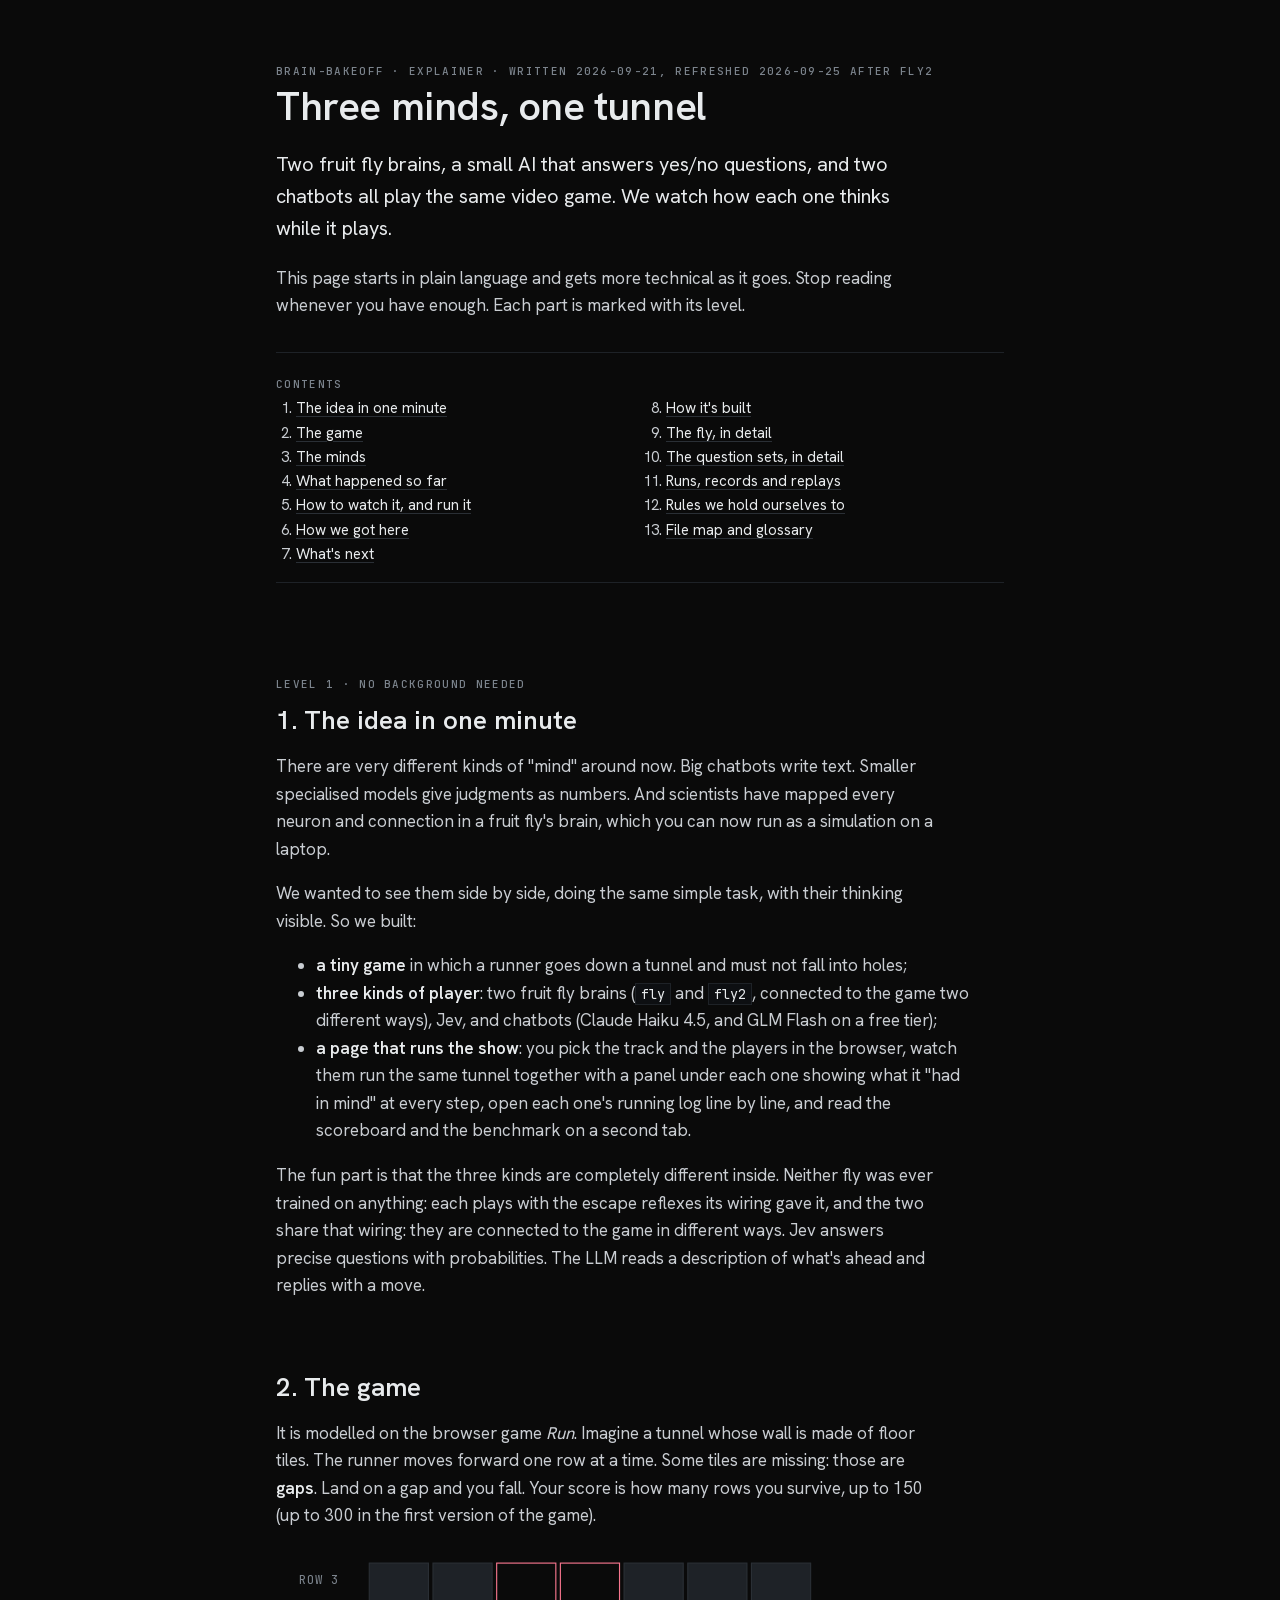
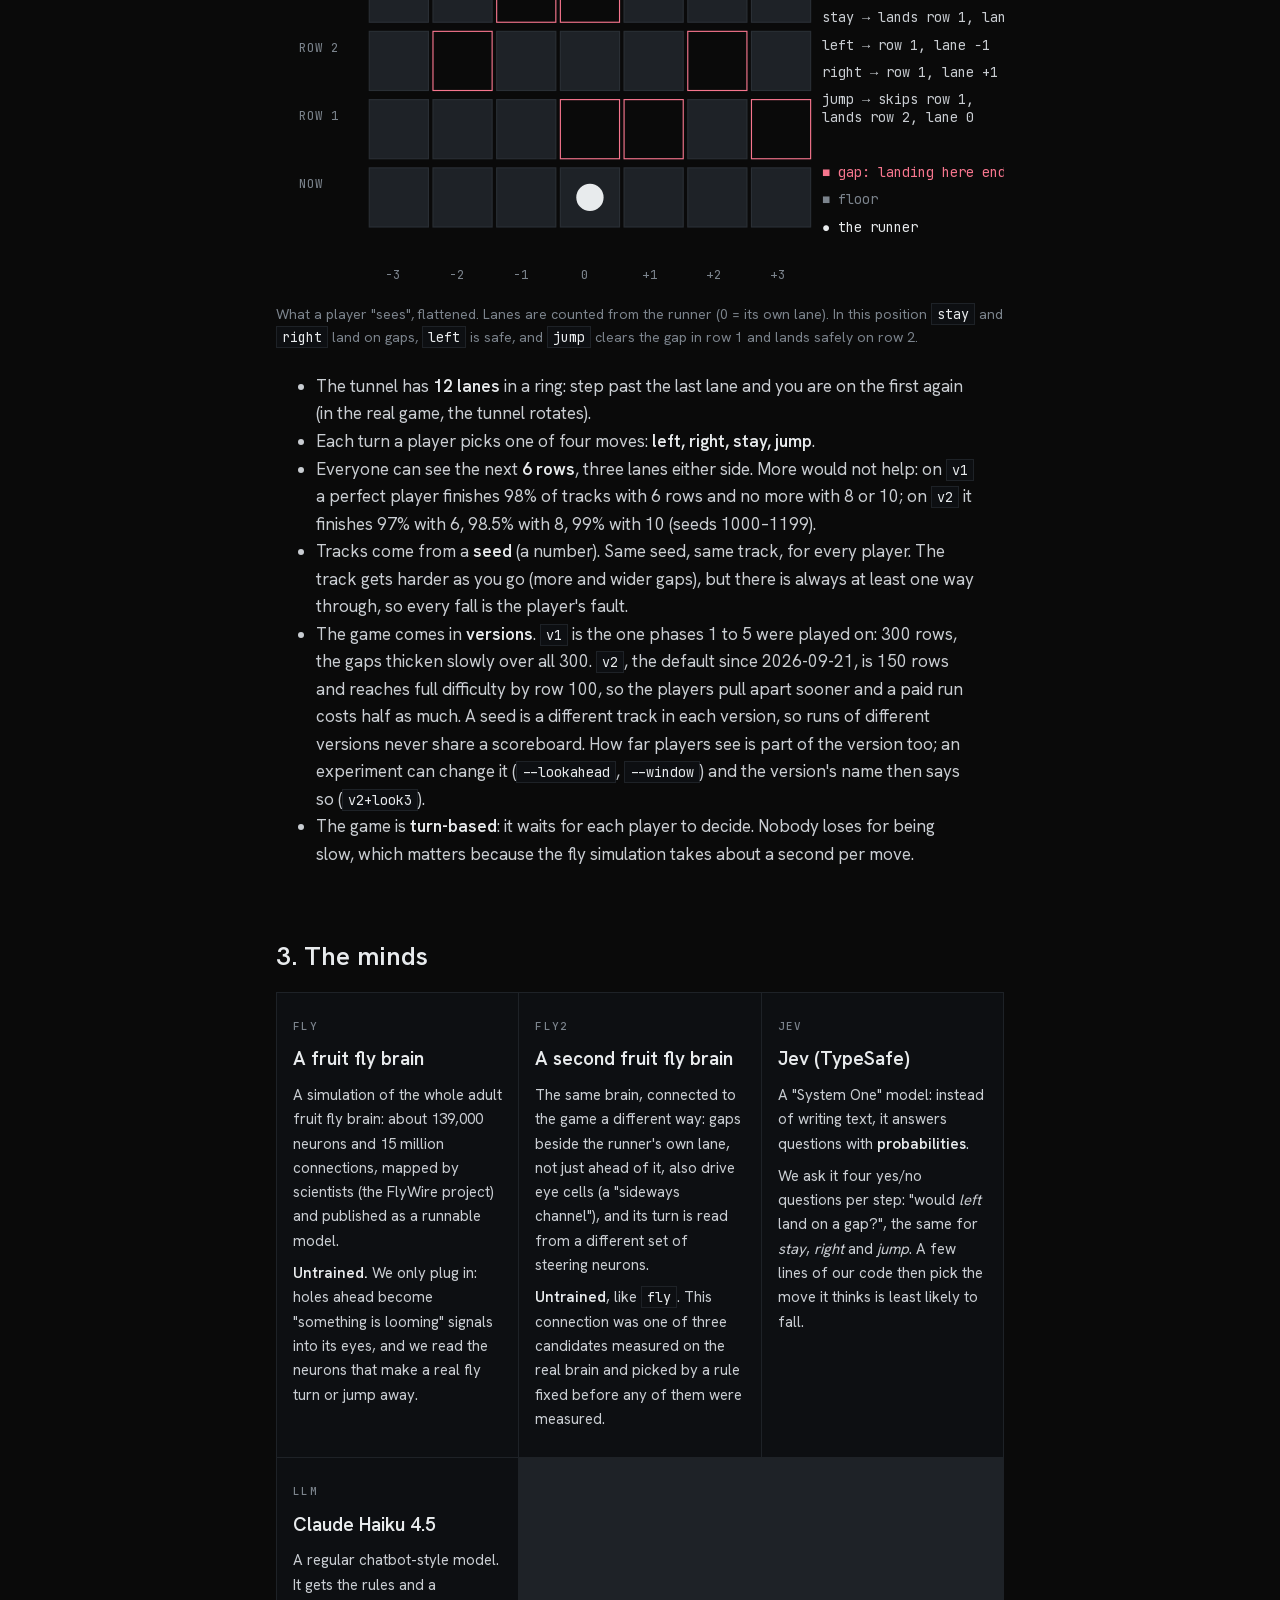
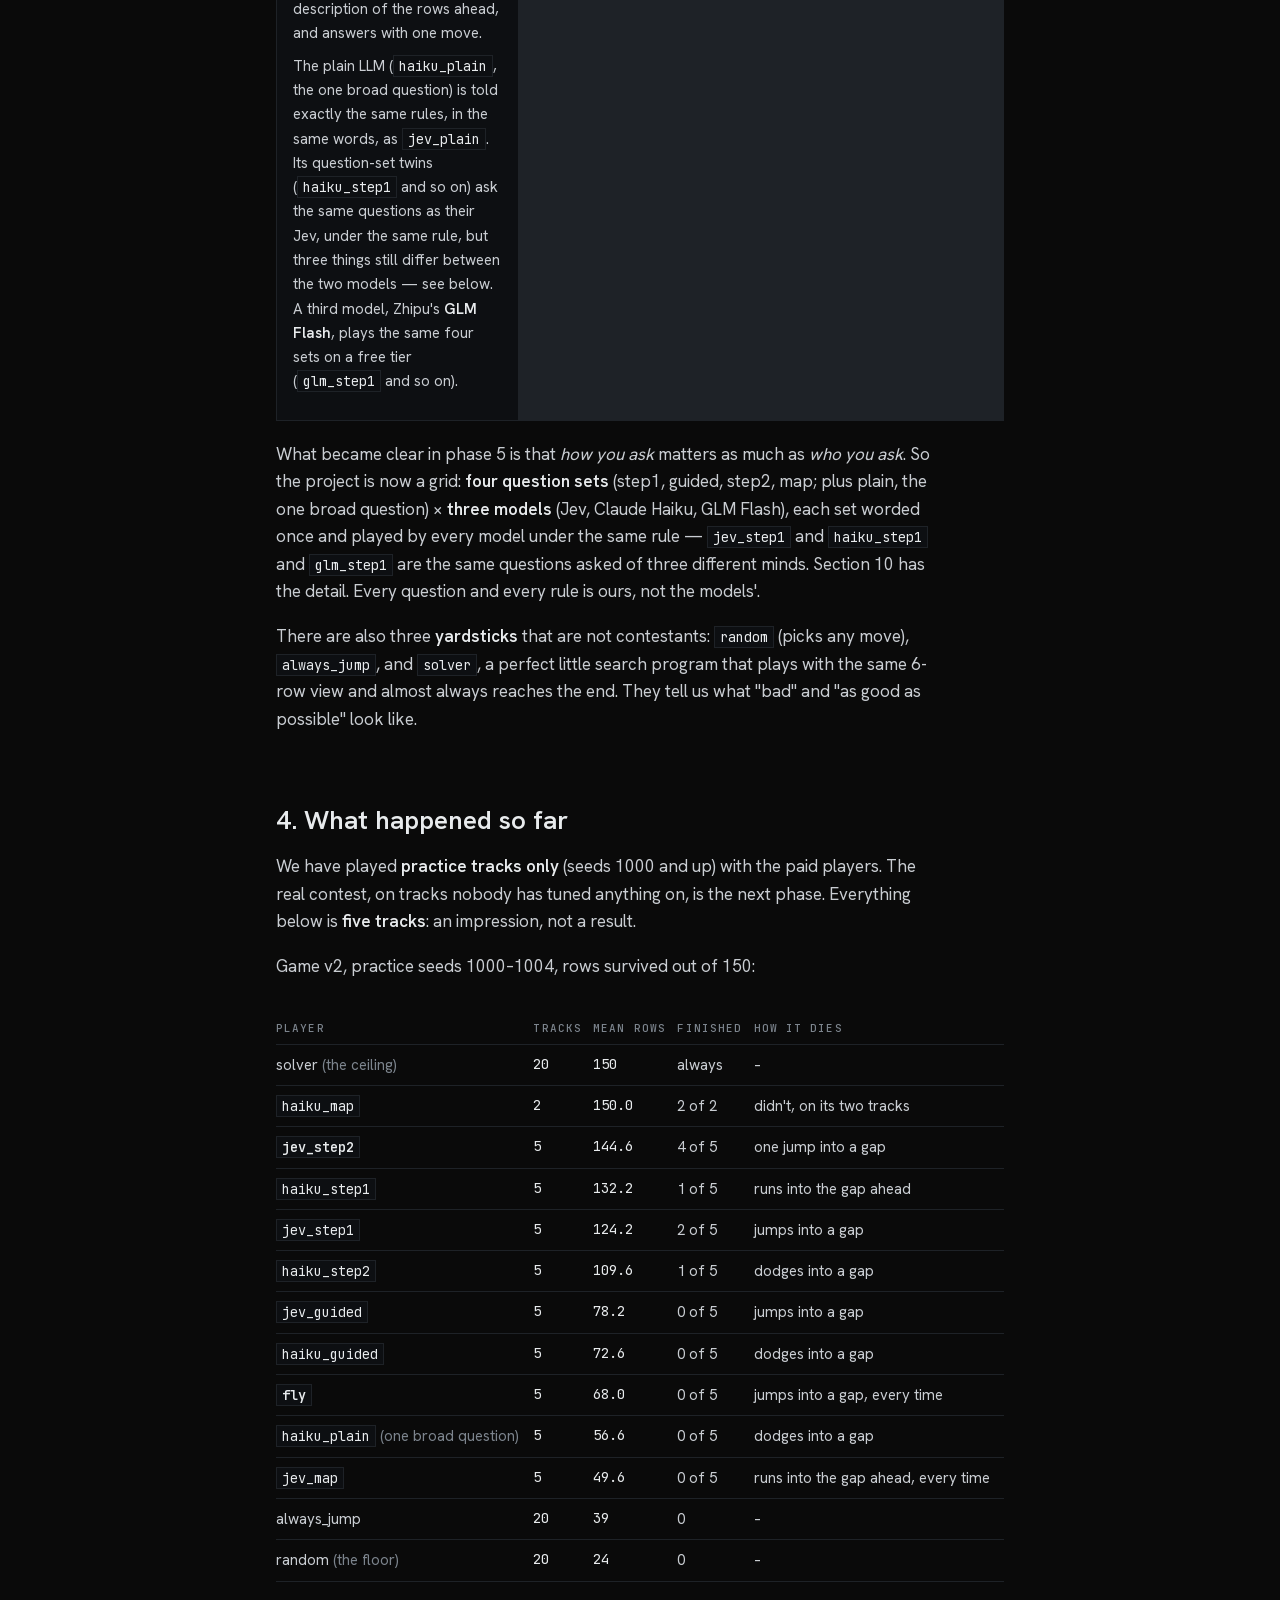
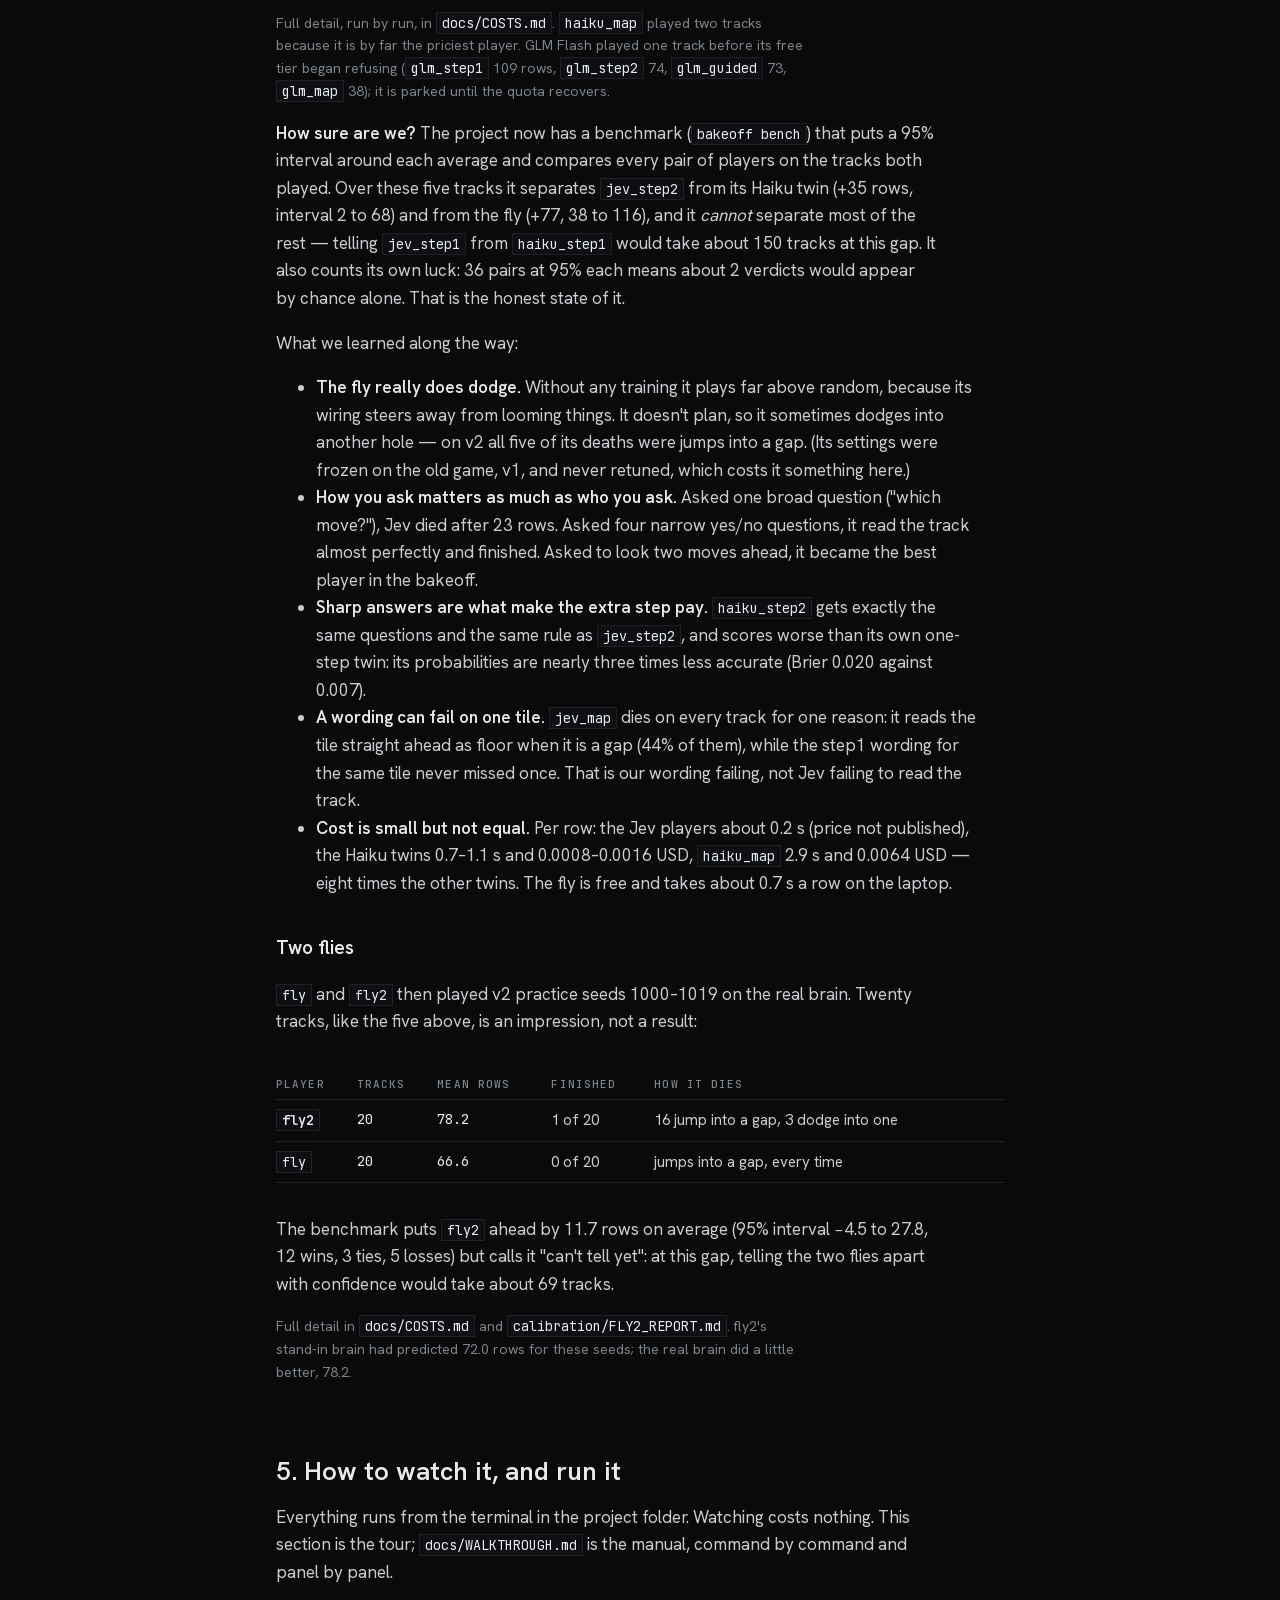
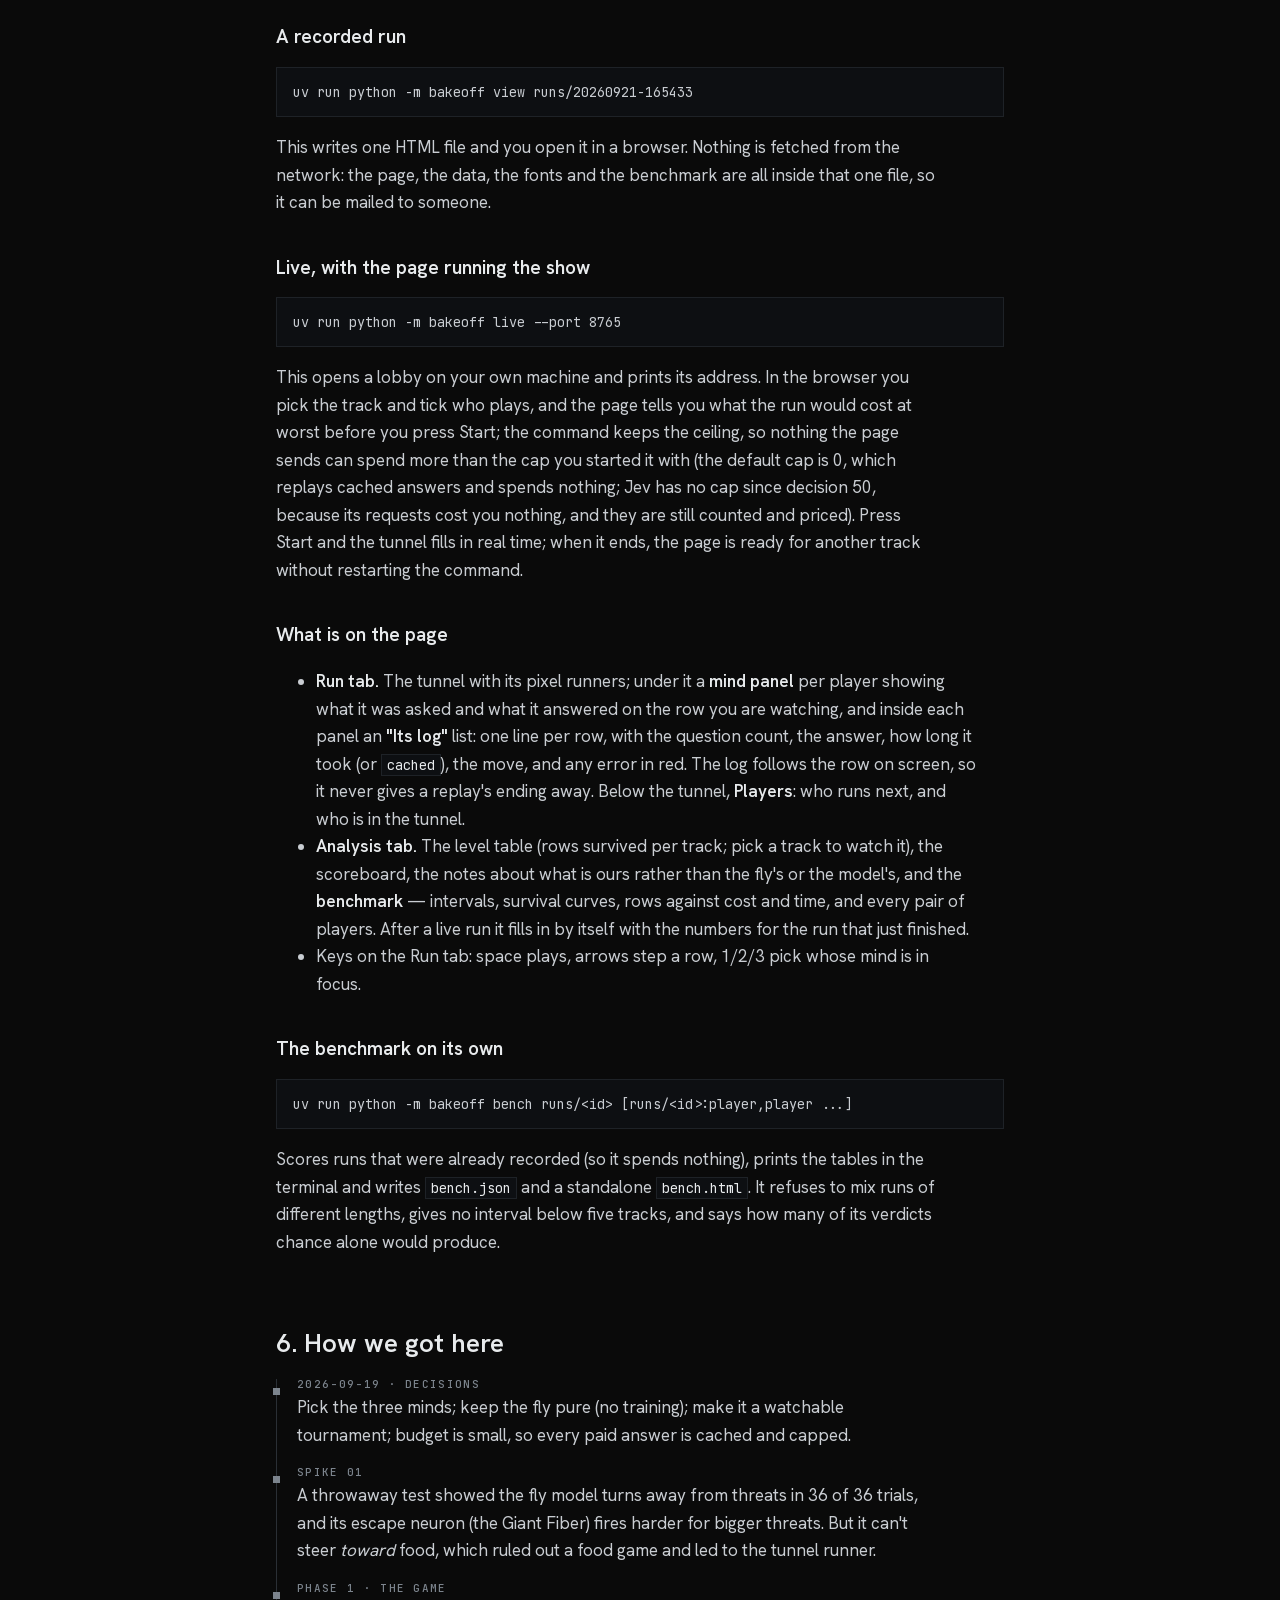
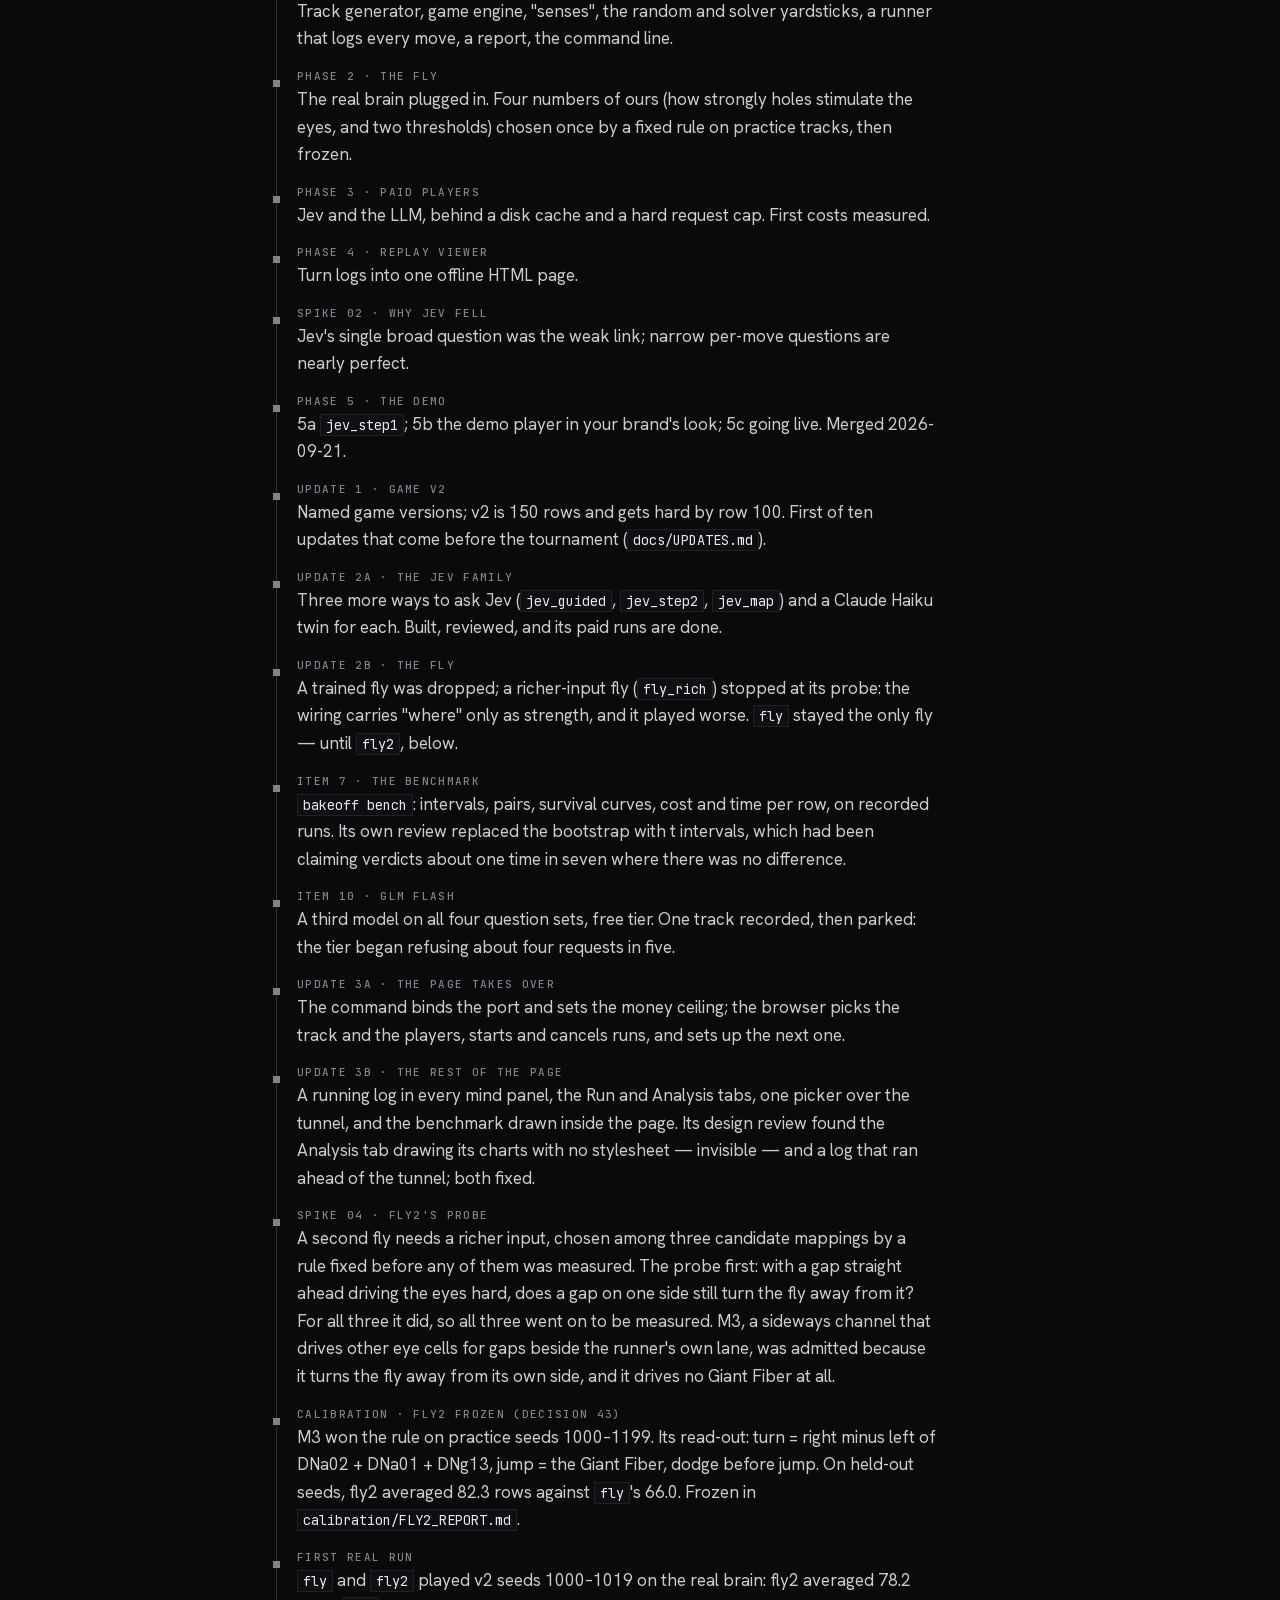
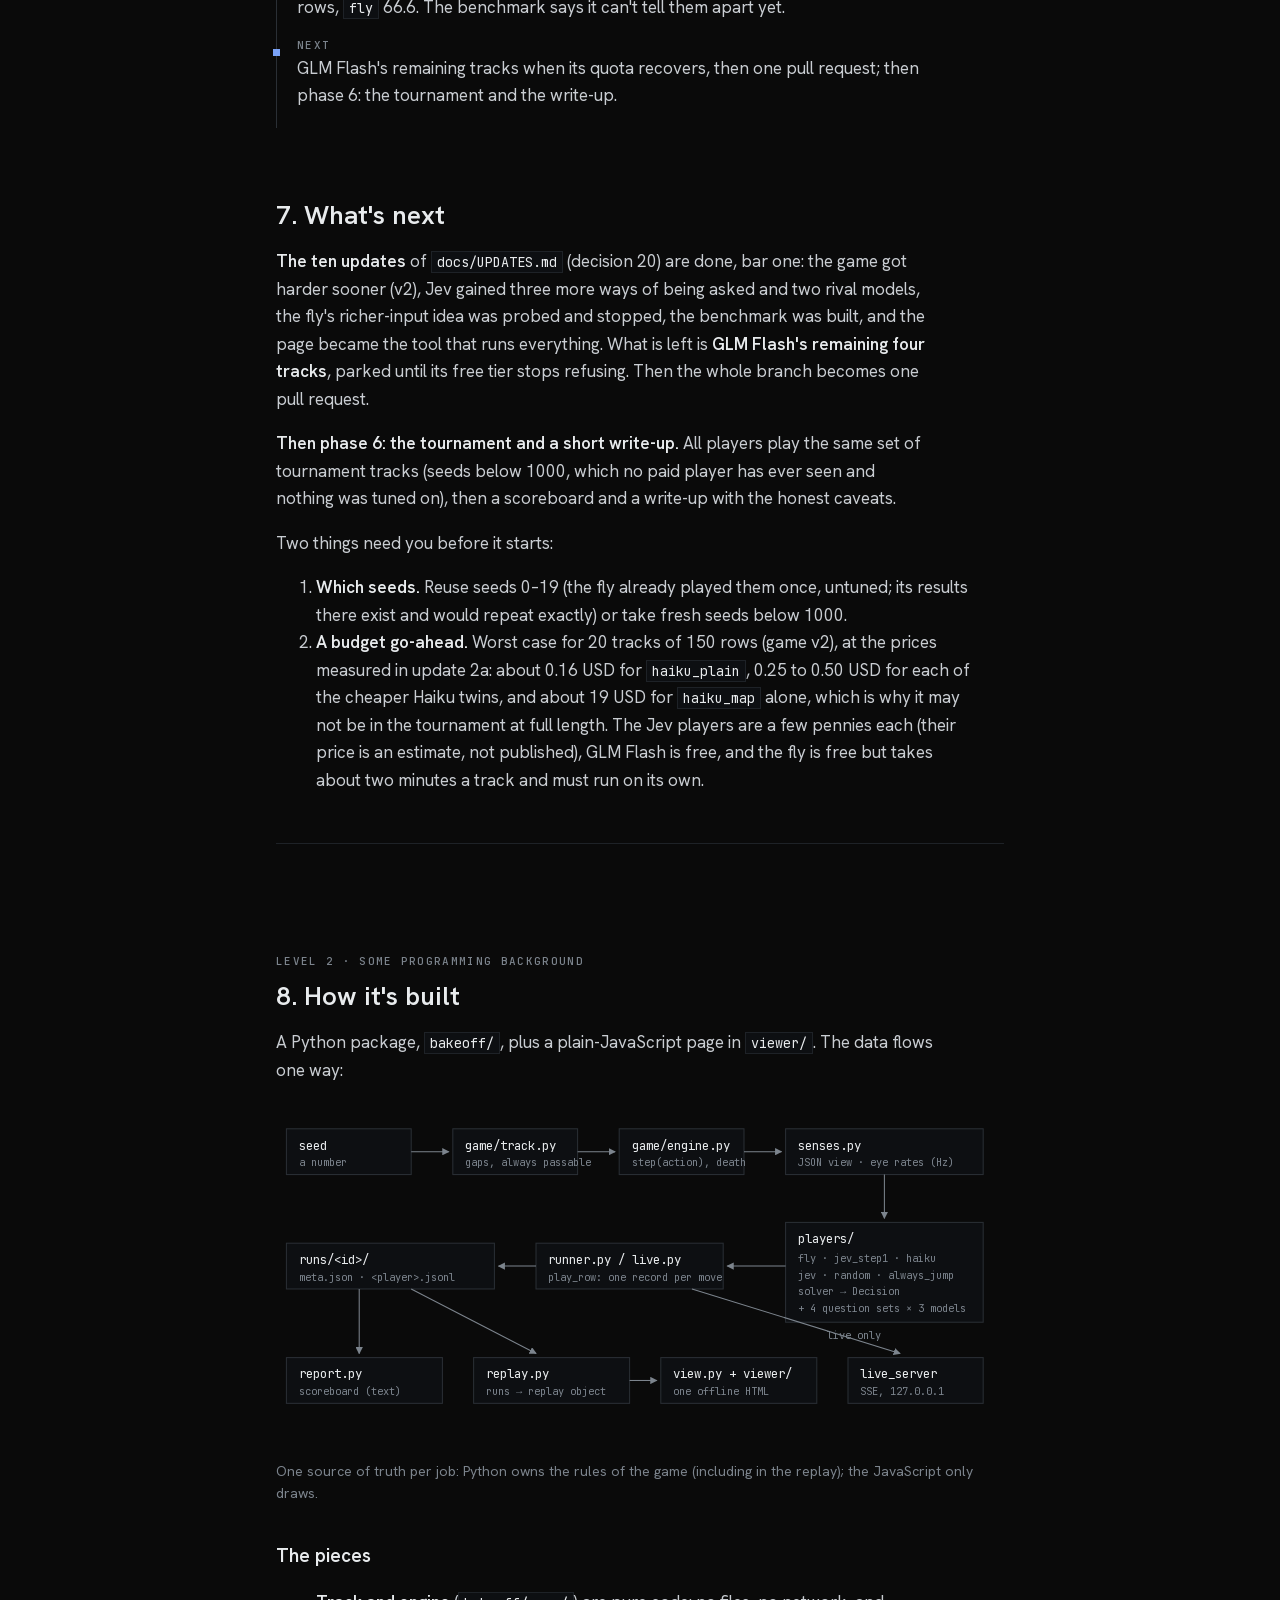
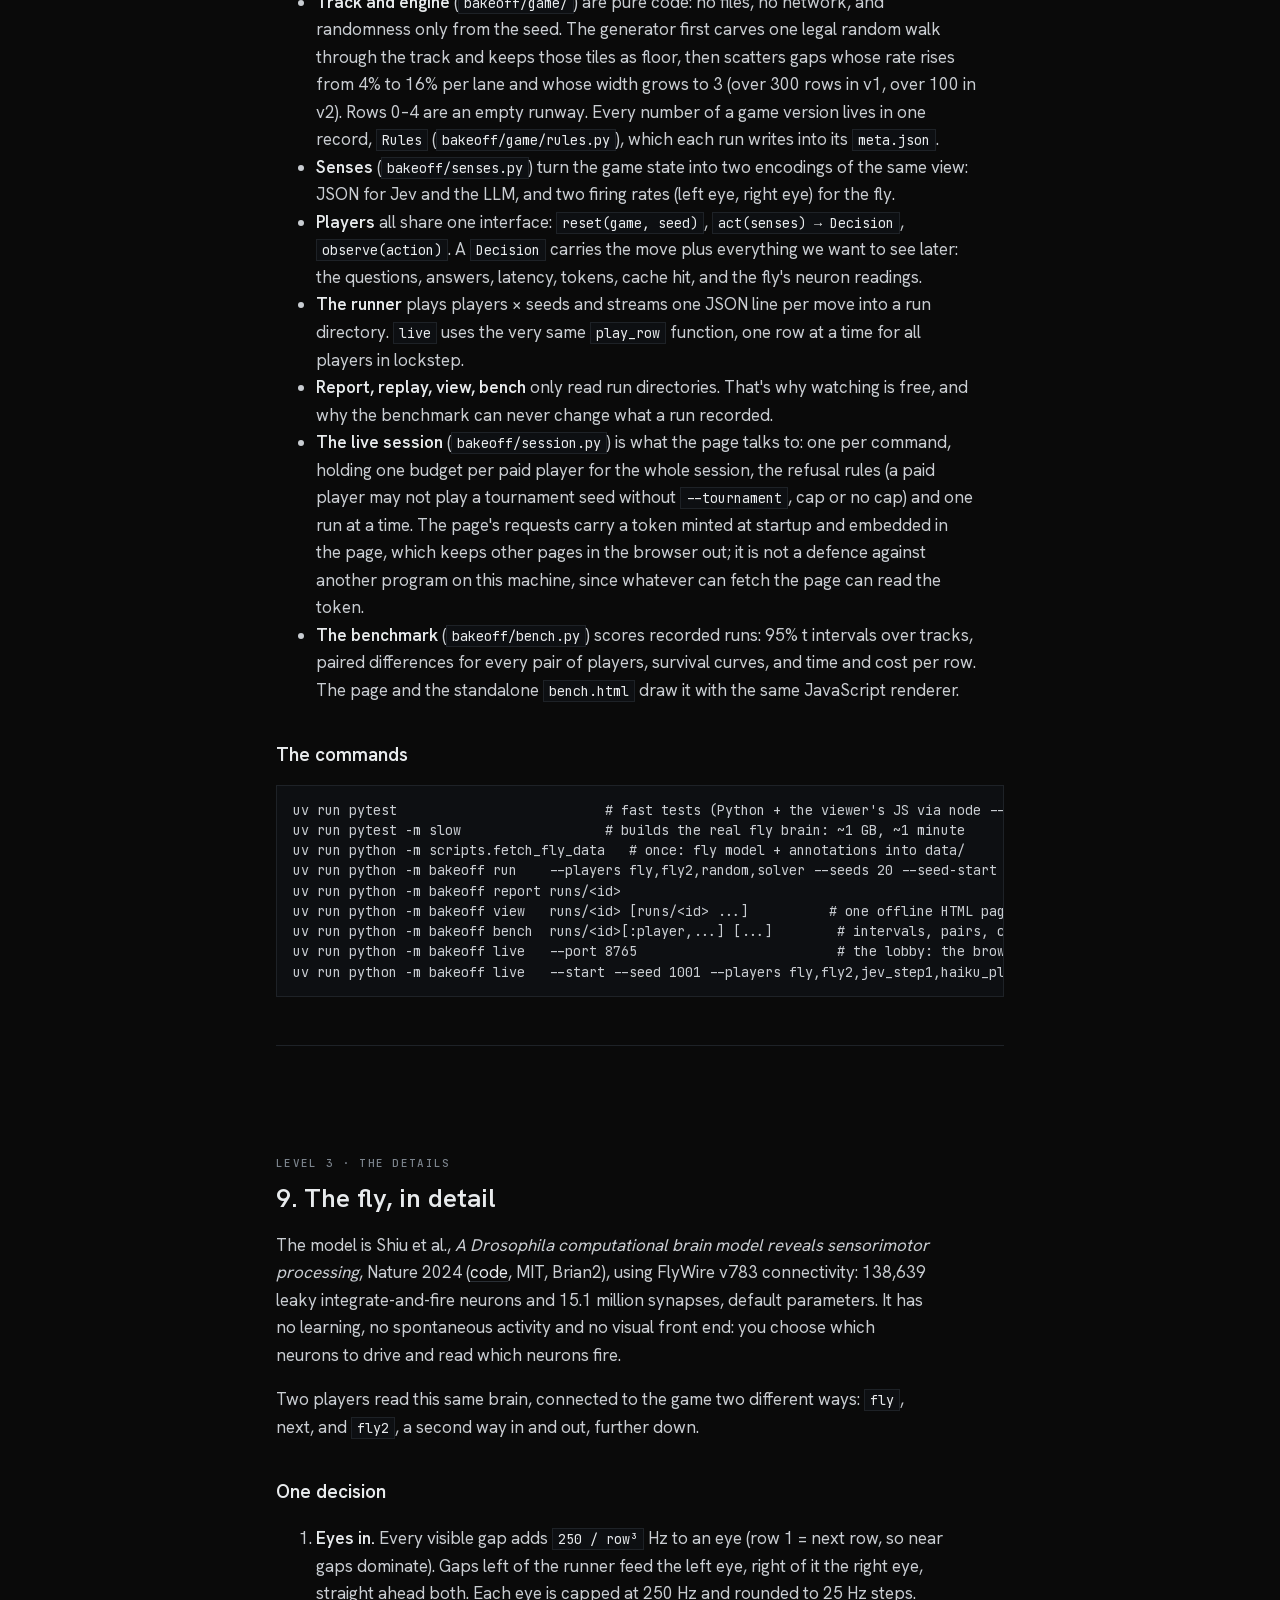
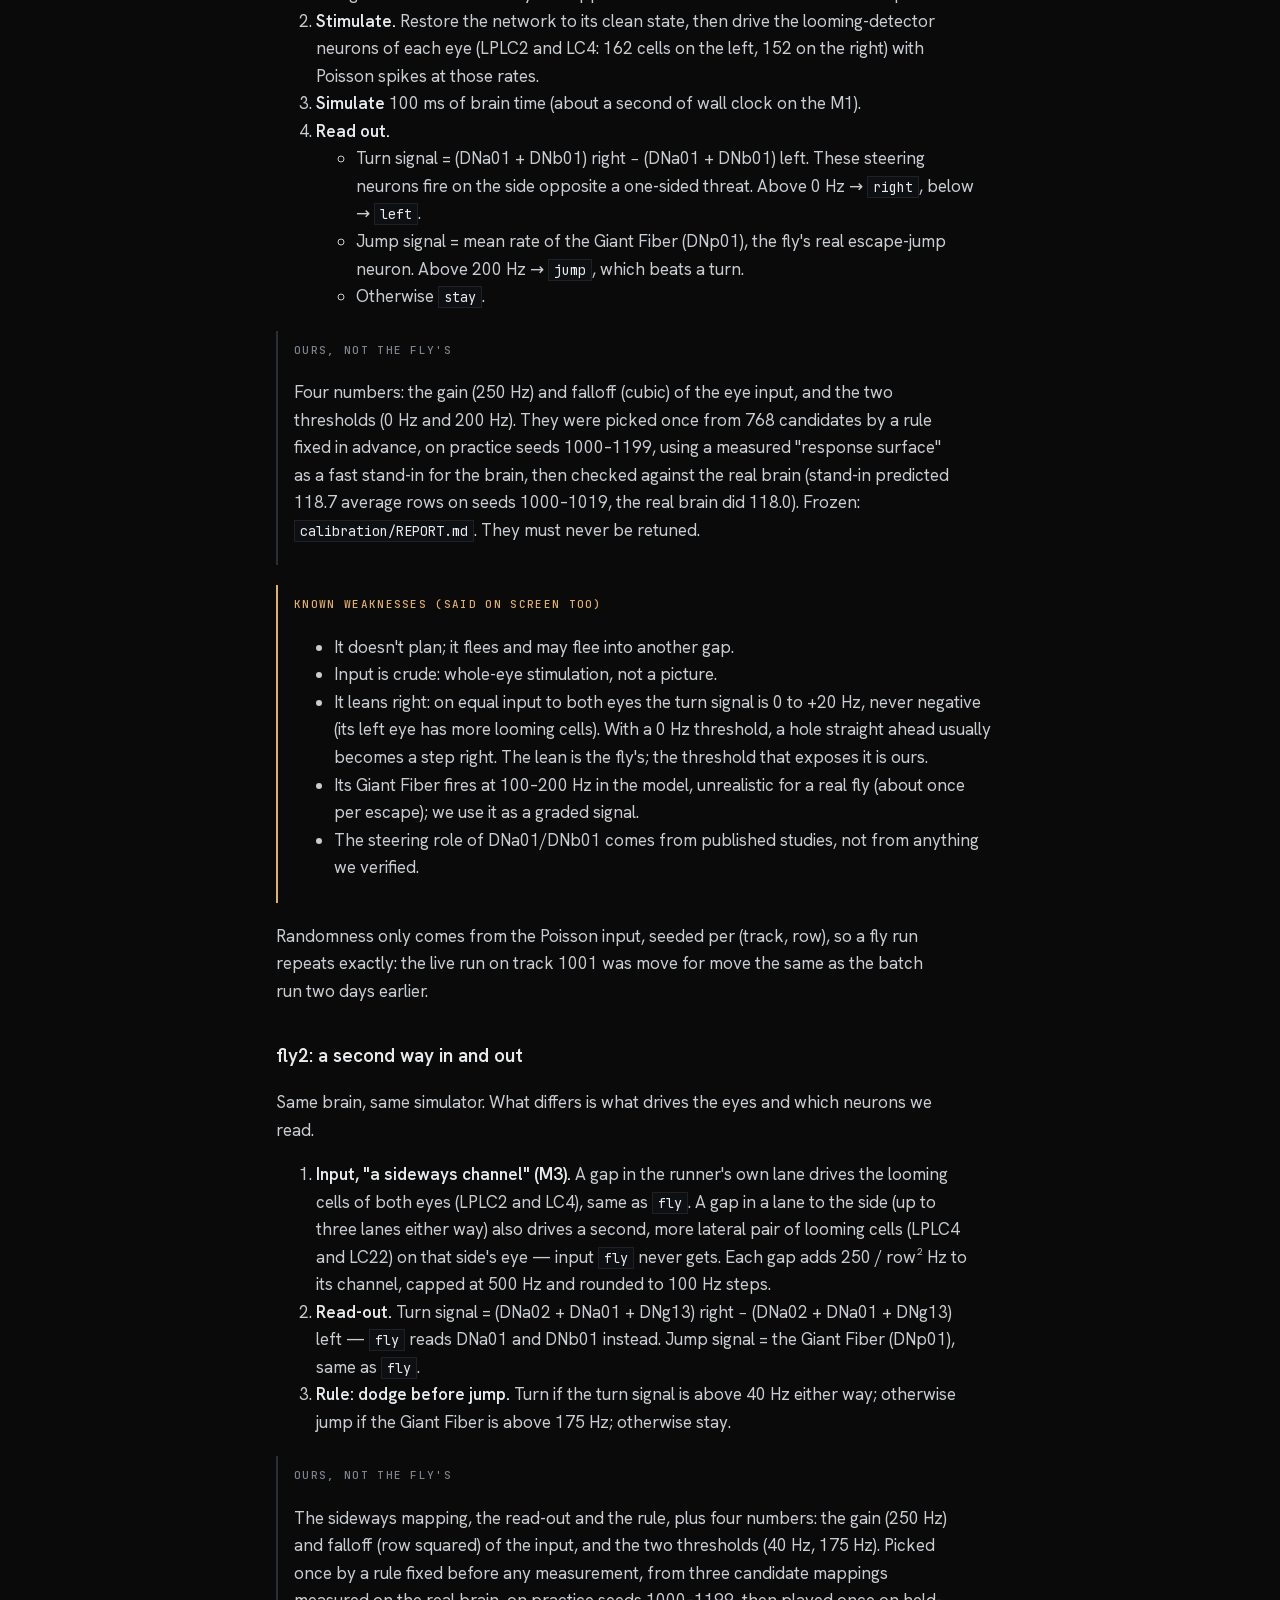
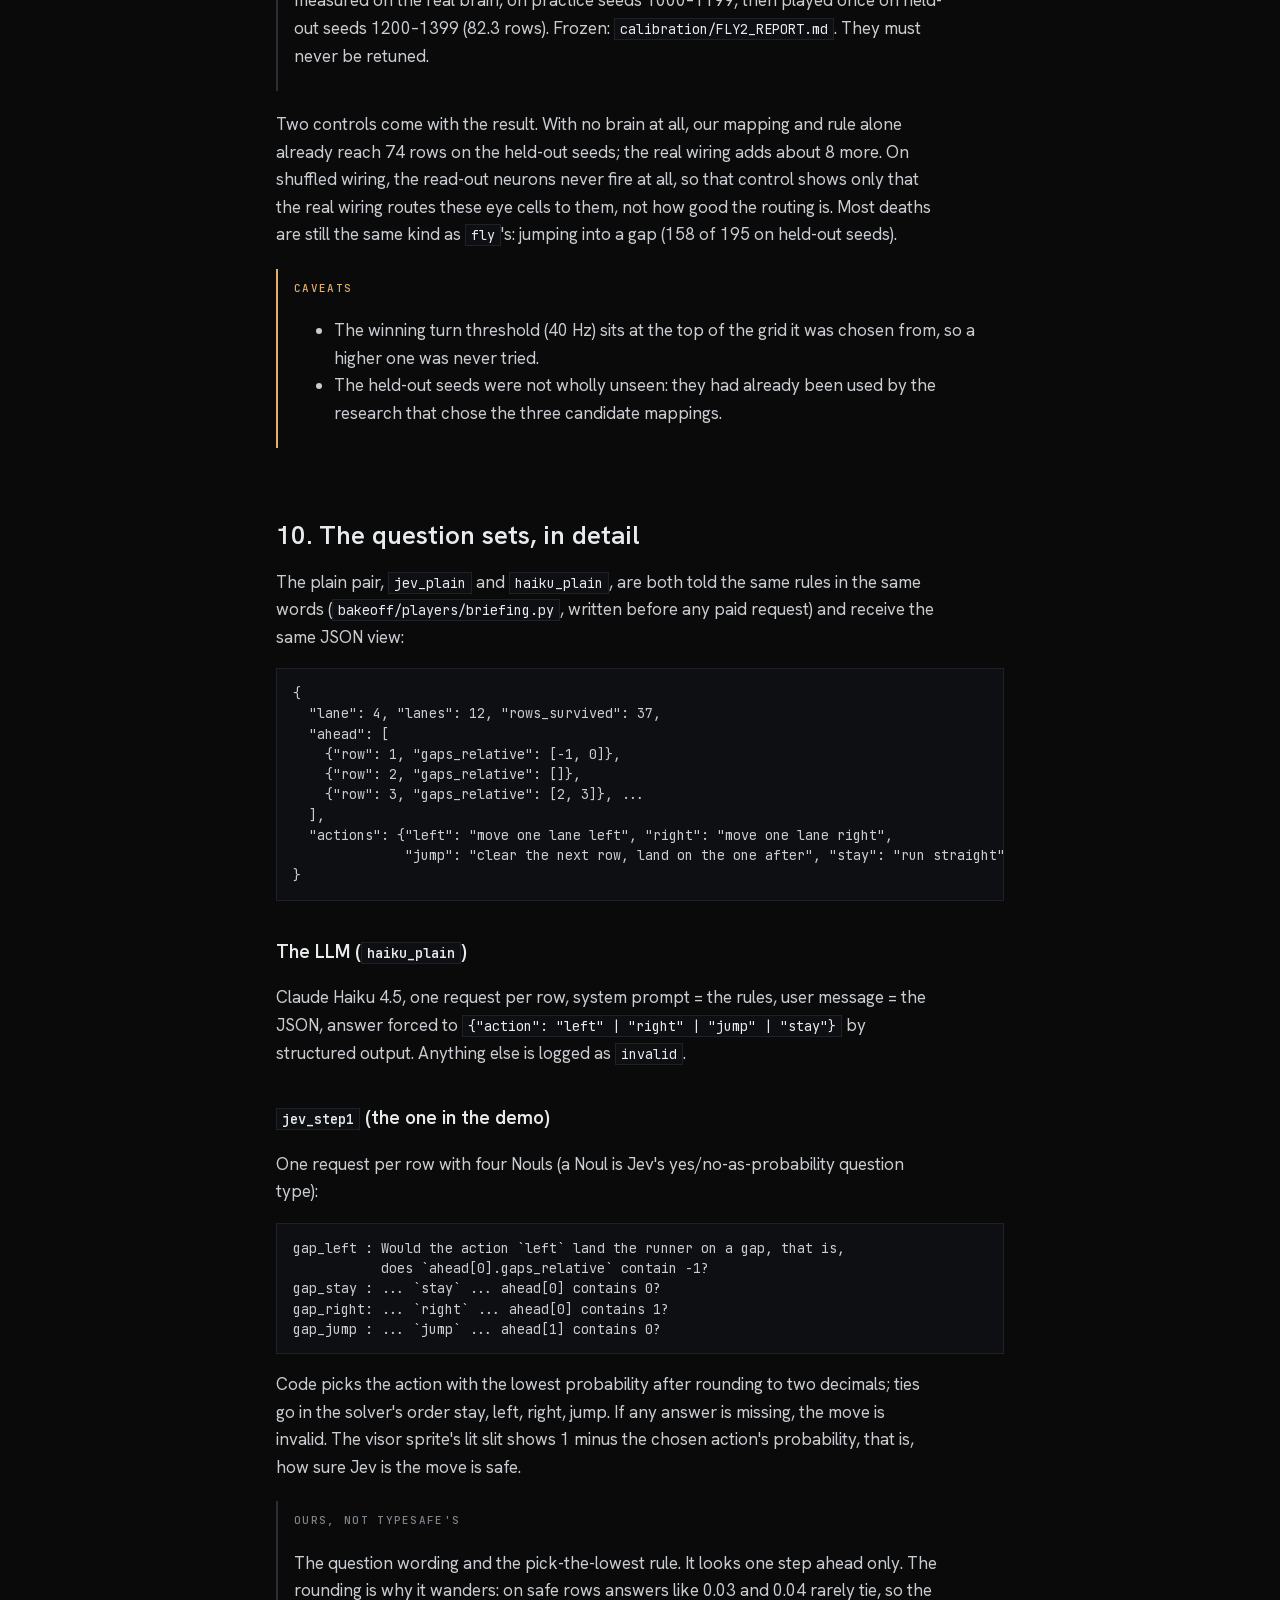
==== docs/EXPLAINER.html @ 95160c83 "docs: Brain Run, Jev uncapped and the live/cached card in the current docs README, WALKTHROUGH, CLAU" ====
<!doctype html>
<html lang="en">
<head>
<meta charset="utf-8">
<meta name="viewport" content="width=device-width, initial-scale=1">
<title>brain-bakeoff explained</title>
<style>
  /* Fonts come from the repo (open this file from docs/); the system fonts stand in otherwise. */
  @font-face { font-family: "Hanken Grotesk"; src: url("../viewer/fonts/HankenGrotesk-latin.woff2") format("woff2"); font-weight: 100 900; }
  @font-face { font-family: "JetBrains Mono"; src: url("../viewer/fonts/JetBrainsMono-latin.woff2") format("woff2"); font-weight: 100 800; }
  :root {
    --void: #0A0A0A; --panel: #0D0F12; --hairline: #1E2227; --line-strong: #2A2F35;
    --muted: #7C848D; --text: #C9CDD2; --bright: #E8EBED; --accent: #7AA2F7;
    --good: #9ECE6A; --warn: #E0AF68; --bad: #F7768E;
    --sans: "Hanken Grotesk", system-ui, -apple-system, sans-serif;
    --mono: "JetBrains Mono", ui-monospace, Menlo, monospace;
  }
  * { box-sizing: border-box; }
  html { background: var(--void); }
  body { margin: 0; background: var(--void); color: var(--text); font: 17px/1.62 var(--sans); }
  main { max-width: 760px; margin: 0 auto; padding: 56px 16px 120px; }
  h1 { color: var(--bright); font-size: 40px; line-height: 1.1; font-weight: 600; margin: 0 0 12px; letter-spacing: -0.01em; }
  h2 { color: var(--bright); font-size: 26px; font-weight: 600; margin: 72px 0 8px; line-height: 1.2; }
  h3 { color: var(--bright); font-size: 19px; font-weight: 600; margin: 36px 0 6px; }
  p, li { max-width: 66ch; }
  a { color: var(--bright); text-decoration-color: var(--line-strong); text-underline-offset: 3px; }
  strong { color: var(--bright); font-weight: 600; }
  .label { font: 500 11px/1 var(--mono); letter-spacing: 0.12em; text-transform: uppercase; color: var(--muted); }
  .level { display: inline-block; margin-top: 64px; }
  .level + h2 { margin-top: 8px; }
  .lede { font-size: 20px; color: var(--bright); max-width: 60ch; }
  code, pre { font-family: var(--mono); font-size: 13.5px; }
  code { color: var(--bright); background: var(--panel); border: 1px solid var(--hairline); padding: 1px 5px; }
  pre { background: var(--panel); border: 1px solid var(--hairline); padding: 14px 16px; overflow-x: auto; line-height: 1.5; color: var(--text); }
  pre code { background: none; border: 0; padding: 0; color: inherit; }
  hr { border: 0; border-top: 1px solid var(--hairline); margin: 48px 0; }
  table { width: 100%; border-collapse: collapse; margin: 16px 0; font-size: 15px; }
  th, td { text-align: left; padding: 8px 10px 8px 0; border-bottom: 1px solid var(--hairline); vertical-align: top; }
  th { font: 500 11px/1.3 var(--mono); letter-spacing: 0.1em; text-transform: uppercase; color: var(--muted); }
  td.n { font-family: var(--mono); font-size: 14px; color: var(--bright); white-space: nowrap; }
  .scroll { overflow-x: auto; }
  .minds { display: grid; grid-template-columns: repeat(auto-fit, minmax(210px, 1fr)); gap: 1px; background: var(--hairline); border: 1px solid var(--hairline); margin: 20px 0; }
  .mind { background: var(--panel); padding: 18px 16px; }
  .mind h3 { margin: 6px 0 8px; }
  .mind p { font-size: 15px; margin: 0 0 8px; }
  .note { border-left: 2px solid var(--warn); padding: 4px 0 4px 16px; margin: 20px 0; }
  .note .label { color: var(--warn); }
  .ours { border-left: 2px solid var(--line-strong); padding: 4px 0 4px 16px; margin: 20px 0; }
  .bad { color: var(--bad); }
  figure { margin: 24px 0; }
  figcaption { font-size: 14px; color: var(--muted); margin-top: 8px; }
  svg { max-width: 100%; height: auto; display: block; }
  svg text { font-family: var(--mono); }
  nav.toc { border-top: 1px solid var(--hairline); border-bottom: 1px solid var(--hairline); padding: 16px 0; margin: 32px 0; }
  nav.toc ol { margin: 0; padding-left: 20px; columns: 2; column-gap: 32px; font-size: 15px; }
  nav.toc li { break-inside: avoid; }
  .timeline { list-style: none; padding: 0; margin: 20px 0; border-left: 1px solid var(--line-strong); }
  .timeline li { padding: 0 0 18px 20px; position: relative; }
  .timeline li::before { content: ""; position: absolute; left: -4px; top: 9px; width: 7px; height: 7px; background: var(--muted); }
  .timeline li.next::before { background: var(--accent); }
  .timeline .label { display: block; margin-bottom: 4px; }
  @media (max-width: 560px) {
    body { font-size: 16px; }
    h1 { font-size: 32px; }
    nav.toc ol { columns: 1; }
  }
</style>
</head>
<body>
<main>

<span class="label">brain-bakeoff · explainer · written 2026-09-21, refreshed 2026-09-25 after fly2</span>
<h1>Three minds, one tunnel</h1>
<p class="lede">Two fruit fly brains, a small AI that answers yes/no questions, and two chatbots all play the
same video game. We watch how each one thinks while it plays.</p>

<p>This page starts in plain language and gets more technical as it goes. Stop reading whenever you have
enough. Each part is marked with its level.</p>

<nav class="toc">
<span class="label">Contents</span>
<ol>
  <li><a href="#idea">The idea in one minute</a></li>
  <li><a href="#game">The game</a></li>
  <li><a href="#minds">The minds</a></li>
  <li><a href="#results">What happened so far</a></li>
  <li><a href="#watch">How to watch it, and run it</a></li>
  <li><a href="#history">How we got here</a></li>
  <li><a href="#next">What's next</a></li>
  <li><a href="#machine">How it's built</a></li>
  <li><a href="#fly">The fly, in detail</a></li>
  <li><a href="#paid">The question sets, in detail</a></li>
  <li><a href="#data">Runs, records and replays</a></li>
  <li><a href="#rules">Rules we hold ourselves to</a></li>
  <li><a href="#map">File map and glossary</a></li>
</ol>
</nav>

<!-- ============================================================ -->
<span class="label level">Level 1 · no background needed</span>
<h2 id="idea">1. The idea in one minute</h2>

<p>There are very different kinds of "mind" around now. Big chatbots write text. Smaller specialised
models give judgments as numbers. And scientists have mapped every neuron and connection in a fruit fly's
brain, which you can now run as a simulation on a laptop.</p>

<p>We wanted to see them side by side, doing the same simple task, with their thinking visible. So we built:</p>
<ul>
  <li><strong>a tiny game</strong> in which a runner goes down a tunnel and must not fall into holes;</li>
  <li><strong>three kinds of player</strong>: two fruit fly brains (<code>fly</code> and <code>fly2</code>, connected to the game two different ways), Jev, and chatbots (Claude Haiku 4.5, and GLM Flash on a free tier);</li>
  <li><strong>a page that runs the show</strong>: you pick the track and the players in the browser, watch them
  run the same tunnel together with a panel under each one showing what it "had in mind" at every step, open
  each one's running log line by line, and read the scoreboard and the benchmark on a second tab.</li>
</ul>

<p>The fun part is that the three kinds are completely different inside. Neither fly was ever trained on
anything: each plays with the escape reflexes its wiring gave it, and the two share that wiring: they are connected to the game in different ways. Jev answers
precise questions with probabilities. The LLM reads a description of what's ahead and replies with a move.</p>

<h2 id="game">2. The game</h2>

<p>It is modelled on the browser game <em>Run</em>. Imagine a tunnel whose wall is made of floor tiles. The
runner moves forward one row at a time. Some tiles are missing: those are <strong>gaps</strong>. Land on a gap
and you fall. Your score is how many rows you survive, up to 150 (up to 300 in the first version of the game).</p>

<figure>
<svg viewBox="0 0 640 300" role="img" aria-label="A grid of tunnel tiles seen from above: rows ahead of the runner, with gaps, and the four moves">
  <g fill="none" stroke="#1E2227">
    <!-- 7 lanes x 5 rows, row 0 at bottom -->
  </g>
  <g id="tiles"></g>
  <g font-size="11" fill="#7C848D">
    <text x="20" y="26">ROW 3</text><text x="20" y="86">ROW 2</text><text x="20" y="146">ROW 1</text><text x="20" y="206">NOW</text>
    <text x="96" y="286">-3</text><text x="152" y="286">-2</text><text x="208" y="286">-1</text><text x="268" y="286">0</text>
    <text x="322" y="286">+1</text><text x="378" y="286">+2</text><text x="434" y="286">+3</text>
  </g>
  <text x="480" y="60" font-size="12" fill="#C9CDD2">stay  → lands row 1, lane 0</text>
  <text x="480" y="84" font-size="12" fill="#C9CDD2">left  → row 1, lane −1</text>
  <text x="480" y="108" font-size="12" fill="#C9CDD2">right → row 1, lane +1</text>
  <text x="480" y="132" font-size="12" fill="#C9CDD2">jump  → skips row 1,</text>
  <text x="480" y="148" font-size="12" fill="#C9CDD2">        lands row 2, lane 0</text>
  <text x="480" y="196" font-size="12" fill="#F7768E">■ gap: landing here ends the run</text>
  <text x="480" y="220" font-size="12" fill="#7C848D">■ floor</text>
  <text x="480" y="244" font-size="12" fill="#E8EBED">● the runner</text>
</svg>
<figcaption>What a player "sees", flattened. Lanes are counted from the runner (0 = its own lane). In this
position <code>stay</code> and <code>right</code> land on gaps, <code>left</code> is safe, and <code>jump</code> clears the
gap in row 1 and lands safely on row 2.</figcaption>
</figure>

<ul>
  <li>The tunnel has <strong>12 lanes</strong> in a ring: step past the last lane and you are on the first
  again (in the real game, the tunnel rotates).</li>
  <li>Each turn a player picks one of four moves: <strong>left, right, stay, jump</strong>.</li>
  <li>Everyone can see the next <strong>6 rows</strong>, three lanes either side. More would not help: on
  <code>v1</code> a perfect player finishes 98% of tracks with 6 rows and no more with 8 or 10; on <code>v2</code>
  it finishes 97% with 6, 98.5% with 8, 99% with 10 (seeds 1000–1199).</li>
  <li>Tracks come from a <strong>seed</strong> (a number). Same seed, same track, for every player. The
  track gets harder as you go (more and wider gaps), but there is always at least one way through, so
  every fall is the player's fault.</li>
  <li>The game comes in <strong>versions</strong>. <code>v1</code> is the one phases 1 to 5 were played on: 300 rows, the
  gaps thicken slowly over all 300. <code>v2</code>, the default since 2026-09-21, is 150 rows and reaches full
  difficulty by row 100, so the players pull apart sooner and a paid run costs half as much. A seed is a
  different track in each version, so runs of different versions never share a scoreboard. How far players see
  is part of the version too; an experiment can change it (<code>--lookahead</code>, <code>--window</code>) and the
  version's name then says so (<code>v2+look3</code>).</li>
  <li>The game is <strong>turn-based</strong>: it waits for each player to decide. Nobody loses for being
  slow, which matters because the fly simulation takes about a second per move.</li>
</ul>

<h2 id="minds">3. The minds</h2>

<div class="minds">
  <div class="mind">
    <span class="label">FLY</span>
    <h3>A fruit fly brain</h3>
    <p>A simulation of the whole adult fruit fly brain: about 139,000 neurons and 15 million connections,
    mapped by scientists (the FlyWire project) and published as a runnable model.</p>
    <p><strong>Untrained.</strong> We only plug in: holes ahead become "something is looming" signals into
    its eyes, and we read the neurons that make a real fly turn or jump away.</p>
  </div>
  <div class="mind">
    <span class="label">FLY2</span>
    <h3>A second fruit fly brain</h3>
    <p>The same brain, connected to the game a different way: gaps beside the runner's own lane, not just ahead of
    it, also drive eye cells (a "sideways channel"), and its turn is read from a different set of steering neurons.</p>
    <p><strong>Untrained</strong>, like <code>fly</code>. This connection was one of three candidates measured on the
    real brain and picked by a rule fixed before any of them were measured.</p>
  </div>
  <div class="mind">
    <span class="label">JEV</span>
    <h3>Jev (TypeSafe)</h3>
    <p>A "System One" model: instead of writing text, it answers questions with <strong>probabilities</strong>.</p>
    <p>We ask it four yes/no questions per step: "would <em>left</em> land on a gap?", the same for
    <em>stay</em>, <em>right</em> and <em>jump</em>. A few lines of our code then pick the move it thinks is
    least likely to fall.</p>
  </div>
  <div class="mind">
    <span class="label">LLM</span>
    <h3>Claude Haiku 4.5</h3>
    <p>A regular chatbot-style model. It gets the rules and a description of the rows ahead, and answers with
    one move.</p>
    <p>The plain LLM (<code>haiku_plain</code>, the one broad question) is told exactly the same rules, in the same words, as <code>jev_plain</code>.
    Its question-set twins (<code>haiku_step1</code> and so on) ask the same questions as their Jev, under the
    same rule, but three things still differ between the two models &mdash; see below. A third model, Zhipu's
    <strong>GLM Flash</strong>, plays the same four sets on a free tier (<code>glm_step1</code> and so on).</p>
  </div>
</div>

<p>What became clear in phase 5 is that <em>how you ask</em> matters as much as <em>who you ask</em>. So the
project is now a grid: <strong>four question sets</strong> (step1, guided, step2, map; plus plain, the one broad question) &times;
<strong>three models</strong> (Jev, Claude Haiku, GLM Flash), each set worded once and played by every model
under the same rule &mdash; <code>jev_step1</code> and <code>haiku_step1</code> and <code>glm_step1</code>
are the same questions asked of three different minds. Section 10 has the detail. Every question and every rule
is ours, not the models'.</p>

<p>There are also three <strong>yardsticks</strong> that are not contestants: <code>random</code> (picks any
move), <code>always_jump</code>, and <code>solver</code>, a perfect little search program that plays with the
same 6-row view and almost always reaches the end. They tell us what "bad" and "as good as possible" look
like.</p>

<h2 id="results">4. What happened so far</h2>

<p>We have played <strong>practice tracks only</strong> (seeds 1000 and up) with the paid players. The real
contest, on tracks nobody has tuned anything on, is the next phase. Everything below is <strong>five tracks</strong>:
an impression, not a result.</p>

<p>Game v2, practice seeds 1000&ndash;1004, rows survived out of 150:</p>
<div class="scroll">
<table>
  <thead><tr><th>Player</th><th>Tracks</th><th>Mean rows</th><th>Finished</th><th>How it dies</th></tr></thead>
  <tbody>
    <tr><td>solver <span style="color:var(--muted)">(the ceiling)</span></td><td class="n">20</td><td class="n">150</td><td>always</td><td>&ndash;</td></tr>
    <tr><td><code>haiku_map</code></td><td class="n">2</td><td class="n">150.0</td><td>2 of 2</td><td>didn't, on its two tracks</td></tr>
    <tr><td><strong><code>jev_step2</code></strong></td><td class="n">5</td><td class="n">144.6</td><td>4 of 5</td><td>one jump into a gap</td></tr>
    <tr><td><code>haiku_step1</code></td><td class="n">5</td><td class="n">132.2</td><td>1 of 5</td><td>runs into the gap ahead</td></tr>
    <tr><td><code>jev_step1</code></td><td class="n">5</td><td class="n">124.2</td><td>2 of 5</td><td>jumps into a gap</td></tr>
    <tr><td><code>haiku_step2</code></td><td class="n">5</td><td class="n">109.6</td><td>1 of 5</td><td>dodges into a gap</td></tr>
    <tr><td><code>jev_guided</code></td><td class="n">5</td><td class="n">78.2</td><td>0 of 5</td><td>jumps into a gap</td></tr>
    <tr><td><code>haiku_guided</code></td><td class="n">5</td><td class="n">72.6</td><td>0 of 5</td><td>dodges into a gap</td></tr>
    <tr><td><strong><code>fly</code></strong></td><td class="n">5</td><td class="n">68.0</td><td>0 of 5</td><td>jumps into a gap, every time</td></tr>
    <tr><td><code>haiku_plain</code> <span style="color:var(--muted)">(one broad question)</span></td><td class="n">5</td><td class="n">56.6</td><td>0 of 5</td><td>dodges into a gap</td></tr>
    <tr><td><code>jev_map</code></td><td class="n">5</td><td class="n">49.6</td><td>0 of 5</td><td>runs into the gap ahead, every time</td></tr>
    <tr><td>always_jump</td><td class="n">20</td><td class="n">39</td><td>0</td><td>&ndash;</td></tr>
    <tr><td>random <span style="color:var(--muted)">(the floor)</span></td><td class="n">20</td><td class="n">24</td><td>0</td><td>&ndash;</td></tr>
  </tbody>
</table>
</div>
<p style="font-size:14px;color:var(--muted)">Full detail, run by run, in <code>docs/COSTS.md</code>.
<code>haiku_map</code> played two tracks because it is by far the priciest player. GLM Flash played one track
before its free tier began refusing (<code>glm_step1</code> 109 rows, <code>glm_step2</code> 74,
<code>glm_guided</code> 73, <code>glm_map</code> 38); it is parked until the quota recovers.</p>

<p><strong>How sure are we?</strong> The project now has a benchmark (<code>bakeoff bench</code>) that puts a 95%
interval around each average and compares every pair of players on the tracks both played. Over these five tracks
it separates <code>jev_step2</code> from its Haiku twin (+35 rows, interval 2 to 68) and from the fly (+77, 38
to 116), and it <em>cannot</em> separate most of the rest &mdash; telling <code>jev_step1</code> from
<code>haiku_step1</code> would take about 150 tracks at this gap. It also counts its own luck: 36 pairs at 95%
each means about 2 verdicts would appear by chance alone. That is the honest state of it.</p>

<p>What we learned along the way:</p>
<ul>
  <li><strong>The fly really does dodge.</strong> Without any training it plays far above random, because its
  wiring steers away from looming things. It doesn't plan, so it sometimes dodges into another hole &mdash; on v2
  all five of its deaths were jumps into a gap. (Its settings were frozen on the old game, v1, and never retuned,
  which costs it something here.)</li>
  <li><strong>How you ask matters as much as who you ask.</strong> Asked one broad question ("which move?"), Jev
  died after 23 rows. Asked four narrow yes/no questions, it read the track almost perfectly and finished. Asked
  to look two moves ahead, it became the best player in the bakeoff.</li>
  <li><strong>Sharp answers are what make the extra step pay.</strong> <code>haiku_step2</code> gets exactly the
  same questions and the same rule as <code>jev_step2</code>, and scores worse than its own one-step twin: its
  probabilities are nearly three times less accurate (Brier 0.020 against 0.007).</li>
  <li><strong>A wording can fail on one tile.</strong> <code>jev_map</code> dies on every track for one reason:
  it reads the tile straight ahead as floor when it is a gap (44% of them), while the step1 wording for the
  same tile never missed once. That is our wording failing, not Jev failing to read the track.</li>
  <li><strong>Cost is small but not equal.</strong> Per row: the Jev players about 0.2 s (price not published),
  the Haiku twins 0.7&ndash;1.1 s and 0.0008&ndash;0.0016 USD, <code>haiku_map</code> 2.9 s and 0.0064 USD &mdash;
  eight times the other twins. The fly is free and takes about 0.7 s a row on the laptop.</li>
</ul>

<h3>Two flies</h3>
<p><code>fly</code> and <code>fly2</code> then played v2 practice seeds 1000&ndash;1019 on the real brain. Twenty
tracks, like the five above, is an impression, not a result:</p>
<div class="scroll">
<table>
  <thead><tr><th>Player</th><th>Tracks</th><th>Mean rows</th><th>Finished</th><th>How it dies</th></tr></thead>
  <tbody>
    <tr><td><strong><code>fly2</code></strong></td><td class="n">20</td><td class="n">78.2</td><td>1 of 20</td><td>16 jump into a gap, 3 dodge into one</td></tr>
    <tr><td><code>fly</code></td><td class="n">20</td><td class="n">66.6</td><td>0 of 20</td><td>jumps into a gap, every time</td></tr>
  </tbody>
</table>
</div>
<p>The benchmark puts <code>fly2</code> ahead by 11.7 rows on average (95% interval &minus;4.5 to 27.8, 12 wins,
3 ties, 5 losses) but calls it "can't tell yet": at this gap, telling the two flies apart with confidence would
take about 69 tracks.</p>
<p style="font-size:14px;color:var(--muted)">Full detail in <code>docs/COSTS.md</code> and
<code>calibration/FLY2_REPORT.md</code>. fly2's stand-in brain had predicted 72.0 rows for these seeds; the real
brain did a little better, 78.2.</p>

<h2 id="watch">5. How to watch it, and run it</h2>

<p>Everything runs from the terminal in the project folder. Watching costs nothing. This section is the tour;
<code>docs/WALKTHROUGH.md</code> is the manual, command by command and panel by panel.</p>

<h3>A recorded run</h3>
<pre><code>uv run python -m bakeoff view runs/20260921-165433</code></pre>
<p>This writes one HTML file and you open it in a browser. Nothing is fetched from the network: the page, the
data, the fonts and the benchmark are all inside that one file, so it can be mailed to someone.</p>

<h3>Live, with the page running the show</h3>
<pre><code>uv run python -m bakeoff live --port 8765</code></pre>
<p>This opens a lobby on your own machine and prints its address. In the browser you pick the track and tick who
plays, and the page tells you what the run would cost at worst before you press Start; the command keeps the
ceiling, so nothing the page sends can spend more than the cap you started it with (the default cap is 0, which
replays cached answers and spends nothing; Jev has no cap since decision 50, because its requests cost you
nothing, and they are still counted and priced). Press Start and the tunnel fills in real time; when it ends, the page
is ready for another track without restarting the command.</p>

<h3>What is on the page</h3>
<ul>
  <li><strong>Run tab.</strong> The tunnel with its pixel runners; under it a <strong>mind panel</strong> per
  player showing what it was asked and what it answered on the row you are watching, and inside each panel an
  <strong>"Its log"</strong> list: one line per row, with the question count, the answer, how long it took (or
  <code>cached</code>), the move, and any error in red. The log follows the row on screen, so it never gives a
  replay's ending away. Below the tunnel, <strong>Players</strong>: who runs next, and who is in the tunnel.</li>
  <li><strong>Analysis tab.</strong> The level table (rows survived per track; pick a track to watch it), the
  scoreboard, the notes about what is ours rather than the fly's or the model's, and the <strong>benchmark</strong>
  &mdash; intervals, survival curves, rows against cost and time, and every pair of players. After a live run it
  fills in by itself with the numbers for the run that just finished.</li>
  <li>Keys on the Run tab: space plays, arrows step a row, 1/2/3 pick whose mind is in focus.</li>
</ul>

<h3>The benchmark on its own</h3>
<pre><code>uv run python -m bakeoff bench runs/&lt;id&gt; [runs/&lt;id&gt;:player,player ...]</code></pre>
<p>Scores runs that were already recorded (so it spends nothing), prints the tables in the terminal and writes
<code>bench.json</code> and a standalone <code>bench.html</code>. It refuses to mix runs of different lengths, gives
no interval below five tracks, and says how many of its verdicts chance alone would produce.</p>

<h2 id="history">6. How we got here</h2>

<ol class="timeline">
  <li><span class="label">2026-09-19 · decisions</span>Pick the three minds; keep the fly pure (no
  training); make it a watchable tournament; budget is small, so every paid answer is cached and capped.</li>
  <li><span class="label">Spike 01</span>A throwaway test showed the fly model turns away from threats in
  36 of 36 trials, and its escape neuron (the Giant Fiber) fires harder for bigger threats. But it can't
  steer <em>toward</em> food, which ruled out a food game and led to the tunnel runner.</li>
  <li><span class="label">Phase 1 · the game</span>Track generator, game engine, "senses", the random and
  solver yardsticks, a runner that logs every move, a report, the command line.</li>
  <li><span class="label">Phase 2 · the fly</span>The real brain plugged in. Four numbers of ours (how
  strongly holes stimulate the eyes, and two thresholds) chosen once by a fixed rule on practice tracks, then
  frozen.</li>
  <li><span class="label">Phase 3 · paid players</span>Jev and the LLM, behind a disk cache and a hard
  request cap. First costs measured.</li>
  <li><span class="label">Phase 4 · replay viewer</span>Turn logs into one offline HTML page.</li>
  <li><span class="label">Spike 02 · why Jev fell</span>Jev's single broad question was the weak link;
  narrow per-move questions are nearly perfect.</li>
  <li><span class="label">Phase 5 · the demo</span>5a <code>jev_step1</code>; 5b the demo player in your brand's
  look; 5c going live. Merged 2026-09-21.</li>
  <li><span class="label">Update 1 · game v2</span>Named game versions; v2 is 150 rows and gets hard by row 100.
  First of ten updates that come before the tournament (<code>docs/UPDATES.md</code>).</li>
  <li><span class="label">Update 2a · the Jev family</span>Three more ways to ask Jev (<code>jev_guided</code>,
  <code>jev_step2</code>, <code>jev_map</code>) and a Claude Haiku twin for each. Built, reviewed, and its
  paid runs are done.</li>
  <li><span class="label">Update 2b · the fly</span>A trained fly was dropped; a richer-input fly
  (<code>fly_rich</code>) stopped at its probe: the wiring carries "where" only as strength, and it played worse.
  <code>fly</code> stayed the only fly &mdash; until <code>fly2</code>, below.</li>
  <li><span class="label">Item 7 · the benchmark</span><code>bakeoff bench</code>: intervals, pairs, survival
  curves, cost and time per row, on recorded runs. Its own review replaced the bootstrap with t intervals, which
  had been claiming verdicts about one time in seven where there was no difference.</li>
  <li><span class="label">Item 10 · GLM Flash</span>A third model on all four question sets, free tier. One track
  recorded, then parked: the tier began refusing about four requests in five.</li>
  <li><span class="label">Update 3a · the page takes over</span>The command binds the port and sets the money
  ceiling; the browser picks the track and the players, starts and cancels runs, and sets up the next one.</li>
  <li><span class="label">Update 3b · the rest of the page</span>A running log in every mind panel, the Run and
  Analysis tabs, one picker over the tunnel, and the benchmark drawn inside the page. Its design review found the
  Analysis tab drawing its charts with no stylesheet &mdash; invisible &mdash; and a log that ran ahead of the
  tunnel; both fixed.</li>
  <li><span class="label">Spike 04 · fly2's probe</span>A second fly needs a richer input, chosen among three
  candidate mappings by a rule fixed before any of them was measured. The probe first: with a gap straight ahead driving the eyes hard, does a gap on one side still turn the fly
  away from it? For all three it did, so all three went on to be measured. M3, a sideways channel that
  drives other eye cells for gaps beside the runner's own lane, was admitted because it turns the fly away from
  its own side, and it drives no Giant Fiber at all.</li>
  <li><span class="label">Calibration · fly2 frozen (decision 43)</span>M3 won the rule on practice seeds
  1000&ndash;1199. Its read-out: turn = right minus left of DNa02 + DNa01 + DNg13, jump = the Giant Fiber, dodge
  before jump. On held-out seeds, fly2 averaged 82.3 rows against <code>fly</code>'s 66.0. Frozen in
  <code>calibration/FLY2_REPORT.md</code>.</li>
  <li><span class="label">First real run</span><code>fly</code> and <code>fly2</code> played v2 seeds
  1000&ndash;1019 on the real brain: fly2 averaged 78.2 rows, <code>fly</code> 66.6. The benchmark says it can't
  tell them apart yet.</li>
  <li class="next"><span class="label">Next</span>GLM Flash's remaining tracks when its quota recovers, then one
  pull request; then phase 6: the tournament and the write-up.</li>
</ol>

<h2 id="next">7. What's next</h2>

<p><strong>The ten updates</strong> of <code>docs/UPDATES.md</code> (decision 20) are done, bar one: the game got
harder sooner (v2), Jev gained three more ways of being asked and two rival models, the fly's richer-input idea was
probed and stopped, the benchmark was built, and the page became the tool that runs everything. What is left is
<strong>GLM Flash's remaining four tracks</strong>, parked until its free tier stops refusing. Then the whole
branch becomes one pull request.</p>

<p><strong>Then phase 6: the tournament and a short write-up.</strong> All players play the same set of
tournament tracks (seeds below 1000, which no paid player has ever seen and nothing was tuned on), then a
scoreboard and a write-up with the honest caveats.</p>

<p>Two things need you before it starts:</p>
<ol>
  <li><strong>Which seeds.</strong> Reuse seeds 0–19 (the fly already played them once, untuned; its
  results there exist and would repeat exactly) or take fresh seeds below 1000.</li>
  <li><strong>A budget go-ahead.</strong> Worst case for 20 tracks of 150 rows (game v2), at the prices measured
  in update 2a: about 0.16 USD for <code>haiku_plain</code>, 0.25 to 0.50 USD for each of the cheaper Haiku twins, and
  about 19 USD for <code>haiku_map</code> alone, which is why it may not be in the tournament at full length. The
  Jev players are a few pennies each (their price is an estimate, not published), GLM Flash is free, and the fly is
  free but takes about two minutes a track and must run on its own.</li>
</ol>

<!-- ============================================================ -->
<hr>
<span class="label level">Level 2 · some programming background</span>
<h2 id="machine">8. How it's built</h2>

<p>A Python package, <code>bakeoff/</code>, plus a plain-JavaScript page in <code>viewer/</code>. The data flows
one way:</p>

<figure>
<svg viewBox="0 0 700 330" role="img" aria-label="Pipeline: seed to track to game to senses to players to runner to run directory, then report, replay and view, or live server">
  <defs><marker id="ar" viewBox="0 0 8 8" refX="7" refY="4" markerWidth="7" markerHeight="7" orient="auto"><path d="M0 0L8 4L0 8z" fill="#7C848D"/></marker></defs>
  <g font-size="12" fill="#E8EBED">
    <g stroke="#2A2F35" fill="#0D0F12">
      <rect x="10" y="20" width="120" height="44"/><rect x="170" y="20" width="120" height="44"/>
      <rect x="330" y="20" width="120" height="44"/><rect x="490" y="20" width="190" height="44"/>
      <rect x="490" y="110" width="190" height="96"/>
      <rect x="250" y="130" width="180" height="44"/>
      <rect x="10" y="240" width="150" height="44"/><rect x="190" y="240" width="150" height="44"/>
      <rect x="370" y="240" width="150" height="44"/><rect x="550" y="240" width="130" height="44"/>
      <rect x="10" y="130" width="200" height="44"/>
    </g>
    <text x="22" y="40">seed</text><text x="22" y="56" fill="#7C848D" font-size="10">a number</text>
    <text x="182" y="40">game/track.py</text><text x="182" y="56" fill="#7C848D" font-size="10">gaps, always passable</text>
    <text x="342" y="40">game/engine.py</text><text x="342" y="56" fill="#7C848D" font-size="10">step(action), death</text>
    <text x="502" y="40">senses.py</text><text x="502" y="56" fill="#7C848D" font-size="10">JSON view · eye rates (Hz)</text>
    <text x="502" y="130">players/</text>
    <text x="502" y="148" fill="#7C848D" font-size="10">fly · jev_step1 · haiku</text>
    <text x="502" y="164" fill="#7C848D" font-size="10">jev · random · always_jump</text>
    <text x="502" y="180" fill="#7C848D" font-size="10">solver   → Decision</text>
    <text x="502" y="196" fill="#7C848D" font-size="10">+ 4 question sets &#215; 3 models</text>
    <text x="262" y="150">runner.py / live.py</text><text x="262" y="166" fill="#7C848D" font-size="10">play_row: one record per move</text>
    <text x="22" y="150">runs/&lt;id&gt;/</text><text x="22" y="166" fill="#7C848D" font-size="10">meta.json · &lt;player&gt;.jsonl</text>
    <text x="22" y="260">report.py</text><text x="22" y="276" fill="#7C848D" font-size="10">scoreboard (text)</text>
    <text x="202" y="260">replay.py</text><text x="202" y="276" fill="#7C848D" font-size="10">runs → replay object</text>
    <text x="382" y="260">view.py + viewer/</text><text x="382" y="276" fill="#7C848D" font-size="10">one offline HTML</text>
    <text x="562" y="260">live_server</text><text x="562" y="276" fill="#7C848D" font-size="10">SSE, 127.0.0.1</text>
  </g>
  <g stroke="#7C848D" fill="none" marker-end="url(#ar)">
    <path d="M130 42H166"/><path d="M290 42H326"/><path d="M450 42H486"/><path d="M585 64V106"/>
    <path d="M490 152H434"/><path d="M250 152H214"/>
    <path d="M80 174V236"/><path d="M130 174L250 236"/><path d="M340 262H366"/>
    <path d="M400 174L600 236"/>
  </g>
  <text x="530" y="222" font-size="10" fill="#7C848D">live only</text>
</svg>
<figcaption>One source of truth per job: Python owns the rules of the game (including in the replay); the
JavaScript only draws.</figcaption>
</figure>

<h3>The pieces</h3>
<ul>
  <li><strong>Track and engine</strong> (<code>bakeoff/game/</code>) are pure code: no files, no network, and
  randomness only from the seed. The generator first carves one legal random walk through the track and keeps
  those tiles as floor, then scatters gaps whose rate rises from 4% to 16% per lane and whose width grows to 3
  (over 300 rows in v1, over 100 in v2). Rows 0–4 are an empty runway. Every number of a game version lives in
  one record, <code>Rules</code> (<code>bakeoff/game/rules.py</code>), which each run writes into its
  <code>meta.json</code>.</li>
  <li><strong>Senses</strong> (<code>bakeoff/senses.py</code>) turn the game state into two encodings of the same
  view: JSON for Jev and the LLM, and two firing rates (left eye, right eye) for the fly.</li>
  <li><strong>Players</strong> all share one interface: <code>reset(game, seed)</code>,
  <code>act(senses) → Decision</code>, <code>observe(action)</code>. A <code>Decision</code> carries the move plus
  everything we want to see later: the questions, answers, latency, tokens, cache hit, and the fly's neuron
  readings.</li>
  <li><strong>The runner</strong> plays players × seeds and streams one JSON line per move into a run
  directory. <code>live</code> uses the very same <code>play_row</code> function, one row at a time for all players
  in lockstep.</li>
  <li><strong>Report, replay, view, bench</strong> only read run directories. That's why watching is free, and
  why the benchmark can never change what a run recorded.</li>
  <li><strong>The live session</strong> (<code>bakeoff/session.py</code>) is what the page talks to: one per
  command, holding one budget per paid player for the whole session, the refusal rules (a paid player may not play
  a tournament seed without <code>--tournament</code>, cap or no cap) and one run at a time. The page's requests
  carry a token minted at startup and embedded in the page, which keeps other pages in the browser out; it is not
  a defence against another program on this machine, since whatever can fetch the page can read the token.</li>
  <li><strong>The benchmark</strong> (<code>bakeoff/bench.py</code>) scores recorded runs: 95% t intervals over
  tracks, paired differences for every pair of players, survival curves, and time and cost per row. The page and
  the standalone <code>bench.html</code> draw it with the same JavaScript renderer.</li>
</ul>

<h3>The commands</h3>
<pre><code>uv run pytest                          # fast tests (Python + the viewer's JS via node --test)
uv run pytest -m slow                  # builds the real fly brain: ~1 GB, ~1 minute
uv run python -m scripts.fetch_fly_data   # once: fly model + annotations into data/
uv run python -m bakeoff run    --players fly,fly2,random,solver --seeds 20 --seed-start 1000   # [--game v1] [--lookahead N]
uv run python -m bakeoff report runs/&lt;id&gt;
uv run python -m bakeoff view   runs/&lt;id&gt; [runs/&lt;id&gt; ...]          # one offline HTML page
uv run python -m bakeoff bench  runs/&lt;id&gt;[:player,...] [...]        # intervals, pairs, cost and time
uv run python -m bakeoff live   --port 8765                         # the lobby: the browser picks and starts
uv run python -m bakeoff live   --start --seed 1001 --players fly,fly2,jev_step1,haiku_plain [--max-requests N]</code></pre>

<!-- ============================================================ -->
<hr>
<span class="label level">Level 3 · the details</span>
<h2 id="fly">9. The fly, in detail</h2>

<p>The model is Shiu et al., <em>A Drosophila computational brain model reveals sensorimotor processing</em>,
Nature 2024 (<a href="https://github.com/philshiu/Drosophila_brain_model">code</a>, MIT, Brian2), using FlyWire
v783 connectivity: 138,639 leaky integrate-and-fire neurons and 15.1 million synapses, default parameters.
It has no learning, no spontaneous activity and no visual front end: you choose which neurons to drive and
read which neurons fire.</p>

<p>Two players read this same brain, connected to the game two different ways: <code>fly</code>, next, and <code>fly2</code>,
a second way in and out, further down.</p>

<h3>One decision</h3>
<ol>
  <li><strong>Eyes in.</strong> Every visible gap adds <code>250 / row³</code> Hz to an eye (row 1 = next row, so near
  gaps dominate). Gaps left of the runner feed the left eye, right of it the right eye, straight ahead both.
  Each eye is capped at 250 Hz and rounded to 25 Hz steps.</li>
  <li><strong>Stimulate.</strong> Restore the network to its clean state, then drive the looming-detector
  neurons of each eye (LPLC2 and LC4: 162 cells on the left, 152 on the right) with Poisson spikes at those
  rates.</li>
  <li><strong>Simulate</strong> 100 ms of brain time (about a second of wall clock on the M1).</li>
  <li><strong>Read out.</strong>
    <ul>
      <li>Turn signal = (DNa01 + DNb01) right − (DNa01 + DNb01) left. These steering neurons fire on the side
      opposite a one-sided threat. Above 0 Hz → <code>right</code>, below → <code>left</code>.</li>
      <li>Jump signal = mean rate of the Giant Fiber (DNp01), the fly's real escape-jump neuron. Above 200 Hz →
      <code>jump</code>, which beats a turn.</li>
      <li>Otherwise <code>stay</code>.</li>
    </ul></li>
</ol>

<div class="ours">
<span class="label">Ours, not the fly's</span>
<p>Four numbers: the gain (250 Hz) and falloff (cubic) of the eye input, and the two thresholds (0 Hz and
200 Hz). They were picked once from 768 candidates by a rule fixed in advance, on practice seeds 1000–1199, using a
measured "response surface" as a fast stand-in for the brain, then checked against the real brain (stand-in
predicted 118.7 average rows on seeds 1000–1019, the real brain did 118.0). Frozen:
<code>calibration/REPORT.md</code>. They must never be retuned.</p>
</div>

<div class="note">
<span class="label">Known weaknesses (said on screen too)</span>
<ul>
  <li>It doesn't plan; it flees and may flee into another gap.</li>
  <li>Input is crude: whole-eye stimulation, not a picture.</li>
  <li>It leans right: on equal input to both eyes the turn signal is 0 to +20 Hz, never negative (its left eye
  has more looming cells). With a 0 Hz threshold, a hole straight ahead usually becomes a step right. The lean
  is the fly's; the threshold that exposes it is ours.</li>
  <li>Its Giant Fiber fires at 100–200 Hz in the model, unrealistic for a real fly (about once per escape); we use
  it as a graded signal.</li>
  <li>The steering role of DNa01/DNb01 comes from published studies, not from anything we verified.</li>
</ul>
</div>

<p>Randomness only comes from the Poisson input, seeded per (track, row), so a fly run repeats exactly: the live
run on track 1001 was move for move the same as the batch run two days earlier.</p>

<h3>fly2: a second way in and out</h3>
<p>Same brain, same simulator. What differs is what drives the eyes and which neurons we read.</p>
<ol>
  <li><strong>Input, "a sideways channel" (M3).</strong> A gap in the runner's own lane drives the looming
  cells of both eyes (LPLC2 and LC4), same as <code>fly</code>. A gap in a lane to the side (up to three lanes
  either way) also drives a second, more lateral pair of looming cells (LPLC4 and LC22) on that side's eye
  &mdash; input <code>fly</code> never gets. Each gap adds 250 / row&sup2; Hz to its channel, capped at 500 Hz
  and rounded to 100 Hz steps.</li>
  <li><strong>Read-out.</strong> Turn signal = (DNa02 + DNa01 + DNg13) right &minus; (DNa02 + DNa01 + DNg13)
  left &mdash; <code>fly</code> reads DNa01 and DNb01 instead. Jump signal = the Giant Fiber (DNp01), same
  as <code>fly</code>.</li>
  <li><strong>Rule: dodge before jump.</strong> Turn if the turn signal is above 40 Hz either way; otherwise
  jump if the Giant Fiber is above 175 Hz; otherwise stay.</li>
</ol>

<div class="ours">
<span class="label">Ours, not the fly's</span>
<p>The sideways mapping, the read-out and the rule, plus four numbers: the gain (250 Hz) and falloff (row
squared) of the input, and the two thresholds (40 Hz, 175 Hz). Picked once by a rule fixed before any
measurement, from three candidate mappings measured on the real brain, on practice seeds 1000&ndash;1199, then
played once on held-out seeds 1200&ndash;1399 (82.3 rows). Frozen: <code>calibration/FLY2_REPORT.md</code>. They
must never be retuned.</p>
</div>

<p>Two controls come with the result. With no brain at all, our mapping and rule alone already reach 74 rows on
the held-out seeds; the real wiring adds about 8 more. On shuffled wiring, the read-out neurons never fire at
all, so that control shows only that the real wiring routes these eye cells to them, not how good the routing
is. Most deaths are still the same kind as <code>fly</code>'s: jumping into a gap (158 of 195 on held-out
seeds).</p>

<div class="note">
<span class="label">Caveats</span>
<ul>
  <li>The winning turn threshold (40 Hz) sits at the top of the grid it was chosen from, so a higher one was
  never tried.</li>
  <li>The held-out seeds were not wholly unseen: they had already been used by the research that chose the three
  candidate mappings.</li>
</ul>
</div>

<h2 id="paid">10. The question sets, in detail</h2>

<p>The plain pair, <code>jev_plain</code> and <code>haiku_plain</code>, are both told the same rules in the same words
(<code>bakeoff/players/briefing.py</code>, written before any paid request) and receive the same JSON view:</p>

<pre><code>{
  "lane": 4, "lanes": 12, "rows_survived": 37,
  "ahead": [
    {"row": 1, "gaps_relative": [-1, 0]},
    {"row": 2, "gaps_relative": []},
    {"row": 3, "gaps_relative": [2, 3]}, ...
  ],
  "actions": {"left": "move one lane left", "right": "move one lane right",
              "jump": "clear the next row, land on the one after", "stay": "run straight"}
}</code></pre>

<h3>The LLM (<code>haiku_plain</code>)</h3>
<p>Claude Haiku 4.5, one request per row, system prompt = the rules, user message = the JSON, answer forced to
<code>{"action": "left" | "right" | "jump" | "stay"}</code> by structured output. Anything else is logged as
<code>invalid</code>.</p>

<h3><code>jev_step1</code> (the one in the demo)</h3>
<p>One request per row with four Nouls (a Noul is Jev's yes/no-as-probability question type):</p>
<pre><code>gap_left : Would the action `left` land the runner on a gap, that is,
           does `ahead[0].gaps_relative` contain -1?
gap_stay : ... `stay` ... ahead[0] contains 0?
gap_right: ... `right` ... ahead[0] contains 1?
gap_jump : ... `jump` ... ahead[1] contains 0?</code></pre>
<p>Code picks the action with the lowest probability after rounding to two decimals; ties go in the solver's
order stay, left, right, jump. If any answer is missing, the move is invalid. The visor sprite's lit slit shows
1 minus the chosen action's probability, that is, how sure Jev is the move is safe.</p>
<div class="ours">
<span class="label">Ours, not TypeSafe's</span>
<p>The question wording and the pick-the-lowest rule. It looks one step ahead only. The rounding is why it
wanders: on safe rows answers like 0.03 and 0.04 rarely tie, so the "safest" move is often a sideways step.</p>
</div>

<h3>Plain Jev (<code>jev_plain</code>, kept for comparison)</h3>
<p>One Choice over the four actions plus two logging Nouls. Spike 02 showed why it failed: on the 55 dangerous
states of track 1000 its Choice landed on a gap 29% of the time, about the same as always staying (33%). Jev's
questions in one request run in parallel and can't see each other's answers, so the Nouls couldn't help the
Choice. TypeSafe's own docs call the broad question the anti-pattern.</p>

<h3>The four question sets (update 2a), played by three models</h3>
<p>A <strong>question set</strong> is a wording plus a rule for turning the answers into a move. All four are ours,
written once and given to every model unchanged (<code>bakeoff/players/question_sets.py</code>):</p>
<div class="scroll">
<table>
  <thead><tr><th>Set</th><th>What it asks each row</th><th>The rule</th></tr></thead>
  <tbody>
    <tr><td><code>step1</code></td><td>4 questions: would each move land on a gap?</td><td>take the least likely</td></tr>
    <tr><td><code>guided</code></td><td>1 question: which move?</td><td>take the favourite</td></tr>
    <tr><td><code>step2</code></td><td>8 questions: land on a gap, and be trapped after it?</td><td>take the lowest combined risk</td></tr>
    <tr><td><code>map</code></td><td>42 questions: is each visible tile a gap?</td><td>plan a path through what it read</td></tr>
  </tbody>
</table>
</div>
<p>The names are the skins of Brain Run's character select (decision 44; Brain Run was called Brain Battle
until decision 51). Until 2026-09-25 the sets were
<code>composed</code>, <code>choice</code>, <code>two_step</code> and <code>reader</code>, and the plain players were
<code>jev</code>, <code>haiku</code> and <code>glm</code>: every run recorded so far is filed under those names (and
Claude Haiku's under <code>llm*</code>, before decision 39). The tool reads them, and their cached answers, as the
new names, and an old name still works in a command.</p>
<p>Each set is played by Jev (<code>jev_*</code>), by Claude Haiku (<code>haiku_*</code>) and by GLM Flash
(<code>glm_*</code>), so the model is what differs &mdash; almost. Three things still differ besides the model, and
the write-up must carry all three: the chat models are also given the briefing of the rules (Jev's yes/no questions
carry only the question, except in the guided set); Jev's answers in one request are made in parallel and cannot
see each other, while a chat model writes them all in one reply, each able to see the ones before it; and a chat
model's probability is a number it states, while Jev's is Jev's own probability. Paid runs are done for practice
seeds 1000&ndash;1004 (<code>docs/COSTS.md</code>).</p>
<p>One measurement to read carefully: the <strong>Brier score</strong> beside each player says how well calibrated
its probabilities were. It compares two models <em>within</em> one set, never one set against another &mdash; about
90% of the map set's tiles are floor, so a player can score well there while dying on every track.</p>

<h3>Money safety</h3>
<p>Every paid request goes through <code>bakeoff/clients/core.py</code>: first a <strong>disk cache</strong>
(key = sha256 of provider, model, senses and the full question set, so a changed prompt can never reuse an
old answer), then a <strong>hard cap</strong> (<code>--max-requests</code>, per capped paid player, default 0 = replay
only; Claude Haiku and GLM Flash are capped, Jev plays without a cap since decision 50 and its requests are still
cached, counted and priced), then the live call, with SDK retries off so the cap is exact. A provider failure is logged as an error
and the game runs <code>stay</code> (never the solver's move; being rescued would hide exactly what we want to
see). Keys load from a git-ignored <code>.env</code>. The CLI refuses a live paid run on seeds below 1000 without
<code>--tournament</code>.</p>

<h2 id="data">11. Runs, records and replays</h2>

<p>A run directory (<code>runs/&lt;timestamp&gt;/</code>) holds <code>meta.json</code> (status, git commit, arguments,
model ids, fly constants) and one <code>&lt;player&gt;.jsonl</code> file with one line per move. Status goes
<code>running → completed | aborted | budget_exhausted | interrupted</code>.</p>

<p>Each record mixes two moments: what the player saw when deciding (<code>row, lane, senses, looming,
questions</code>) and what happened after (<code>answers, chosen_action, executed_action, solver_action, alive,
rows_survived, death_cause, latency_ms, usage, cache_hit, info</code>). The full track is logged once per seed.
Contract: <code>docs/STEP_RECORD.md</code>.</p>

<p><code>bakeoff/replay.py</code> merges several run directories into one replay object
(<code>docs/REPLAY_DATA.md</code>): tracks, episodes lined up by row, landing tiles, the scoreboard and whether its
means are a fair comparison. <code>bakeoff/view.py</code> embeds that object, the JavaScript and the two fonts
in one HTML file that never loads anything from the network.</p>

<p>The viewer's JavaScript is split into pure, tested modules: <code>timeline.js</code> (time is rows; a jump
takes two ticks), <code>tunnel.js</code> (tile geometry, fixed camera), <code>sprites.js</code> (pixel figures),
<code>stage.js</code> (overlapping runners, auto-focus), <code>minds.js</code> (the panels), <code>log.js</code>
(one line per row of a mind's log), <code>tabs.js</code> and <code>picker.js</code> (the two tabs; who is in the
tunnel), <code>lobby.js</code> (the cost estimate and the refusal text), <code>bench_view.js</code> (the benchmark's
markup and charts) and <code>feed.js</code>, the only way frames reach <code>app.js</code>, either from the embedded
replay or from the live stream. Each is tested with <code>node --test</code>, which <code>uv run pytest</code> runs;
anything that came from a log is escaped before it becomes markup.</p>

<p><code>live</code> serves the same page from <code>127.0.0.1</code> and pushes the same frame shapes over
Server-Sent Events, standard library only. A page can carry a second data slot, the benchmark of the same runs, and
a live run's last event carries the benchmark of what it just played &mdash; scored on the server, so the page never
does arithmetic the Python does not.</p>

<h2 id="rules">12. Rules we hold ourselves to</h2>
<ul>
  <li><strong>Seed discipline.</strong> Seeds 1000+ are practice (1000–1399 were used to calibrate both flies).
  Tournament seeds are below 1000, and nothing is ever tuned on them. Prompts and rules are frozen before
  the tournament; bad results get named in the write-up, not fixed.</li>
  <li><strong>Honesty about the flies.</strong> Untrained, innate wiring only, for <code>fly</code> and
  <code>fly2</code> alike. Anything that is our mapping rather than the fly's biology is labelled as ours, on
  screen and in the write-up.</li>
  <li><strong>Same words for every model.</strong> A question set is written once and given to Jev, Haiku and GLM
  unchanged; what still differs between them (the briefing, parallel answers, whose probability it is) is named
  wherever the numbers are shown.</li>
  <li><strong>Say how sure we are, where the number is read.</strong> No interval below five tracks, no verdict
  without one, and a count of how many verdicts chance alone would give among the pairs compared. A benchmark of
  one track says so above its own table.</li>
  <li><strong>Budget.</strong> No paid request without a cap and a cache (Jev, whose requests cost you
nothing, needs only the cache, decision 50); no cap raised without your go-ahead.</li>
  <li><strong>One fly at a time</strong> on the 8 GB Mac (about 1 GB each).</li>
  <li><strong>How work gets done:</strong> brainstorm → spec → plan → one implementer and one reviewer per task →
  final review → PR. Never on <code>main</code>. Tests first; no test touches the network.</li>
</ul>

<h2 id="map">13. File map and glossary</h2>

<div class="scroll">
<table>
  <thead><tr><th>Where</th><th>What</th></tr></thead>
  <tbody>
    <tr><td><code>bakeoff/game/</code></td><td>game versions (<code>rules.py</code>), track generator and engine (pure)</td></tr>
    <tr><td><code>bakeoff/senses.py</code></td><td>JSON view, eye rates, where each move lands</td></tr>
    <tr><td><code>bakeoff/players/</code></td><td>every player; <code>briefing.py</code> = the shared rules text</td></tr>
    <tr><td><code>bakeoff/fly/</code></td><td>brain wrapper, neuron selection, calibration, stand-in brain</td></tr>
    <tr><td><code>bakeoff/clients/</code></td><td>Jev and Anthropic clients, cache, cap, keys</td></tr>
    <tr><td><code>bakeoff/runner.py</code>, <code>live.py</code>, <code>live_server.py</code></td><td>playing and recording, batch and live</td></tr>
    <tr><td><code>bakeoff/report.py</code>, <code>replay.py</code>, <code>view.py</code></td><td>reading runs, building the page</td></tr>
    <tr><td><code>bakeoff/bench.py</code></td><td>the benchmark: intervals, pairs, survival, cost and time per row</td></tr>
    <tr><td><code>bakeoff/session.py</code></td><td>the live session: the ceiling, the refusal rules, one run at a time</td></tr>
    <tr><td><code>viewer/</code></td><td>the demo player (plain JS, no build step) and its tests</td></tr>
    <tr><td><code>calibration/</code></td><td>the fly's frozen tuning and first scoreboard</td></tr>
    <tr><td><code>docs/DECISIONS.md</code></td><td>every decision, in order</td></tr>
    <tr><td><code>docs/NEXT.md</code></td><td>where things stand and what comes next</td></tr>
    <tr><td><code>docs/UPDATES.md</code></td><td>the ten updates between phase 5 and the tournament</td></tr>
    <tr><td><code>docs/COSTS.md</code></td><td>measured costs and what each paid run showed</td></tr>
    <tr><td><code>docs/superpowers/</code></td><td>the five binding design specs and one plan per phase or update</td></tr>
    <tr><td><code>runs/</code>, <code>.cache/</code>, <code>data/</code></td><td>recorded runs, cached answers, fly model data (all git-ignored)</td></tr>
  </tbody>
</table>
</div>

<div class="scroll">
<table>
  <thead><tr><th>Term</th><th>Meaning</th></tr></thead>
  <tbody>
    <tr><td>Seed / track</td><td>A number that fully determines a tunnel layout.</td></tr>
    <tr><td>Row</td><td>One step forward; also the unit of score and of time in the player.</td></tr>
    <tr><td>Senses</td><td>What a player is given each turn: the next 6 rows, ±3 lanes.</td></tr>
    <tr><td>Solver</td><td>A search program with the same view; the reference, not a contestant.</td></tr>
    <tr><td>Connectome</td><td>The full wiring diagram of a brain: every neuron and connection.</td></tr>
    <tr><td>Looming</td><td>Something growing fast in view, like an approaching threat; flies have neurons for it.</td></tr>
    <tr><td>Giant Fiber</td><td>The fly neuron that triggers an escape jump.</td></tr>
    <tr><td>System One / Jev</td><td>TypeSafe's model that returns typed judgments (probabilities, choices) instead of prose.</td></tr>
    <tr><td>Noul</td><td>A Jev question answered with a probability between 0 and 1.</td></tr>
    <tr><td>Choice</td><td>A Jev question answered with probabilities over a set of options.</td></tr>
    <tr><td>Practice vs tournament seeds</td><td>1000 and up may be looked at and tuned on; below 1000 are for the real contest.</td></tr>
    <tr><td>Run directory</td><td>One recorded session: <code>meta.json</code> plus one log file per player.</td></tr>
    <tr><td>Question set</td><td>A wording plus a rule for turning the answers into a move; ours, and played by every model unchanged.</td></tr>
    <tr><td>Brier score</td><td>How well calibrated a probability was: 0 is perfect, and it only compares like with like.</td></tr>
  </tbody>
</table>
</div>

<p style="margin-top:48px;color:var(--muted);font-size:14px">Written 2026-09-21 after phase 5, refreshed
2026-09-24 once the updates were built (the question sets and their three models, the benchmark, and the page
that runs the show) and again 2026-09-25 once <code>fly2</code> was built, calibrated and played. Everything
measured here is practice tracks, one to twenty of them; the tournament has not been played. If this page
and <code>docs/DECISIONS.md</code> disagree, the decisions file wins.</p>

</main>
<script>
  // Draws the example grid in section 2: rows 1-3 ahead of the runner, lanes -3..+3.
  (function () {
    const g = document.getElementById("tiles"), ns = "http://www.w3.org/2000/svg";
    const gaps = { 1: [0, 1, 3], 2: [-2, 2], 3: [-1, 0] };  // row -> gap offsets
    const rows = [3, 2, 1, 0], x0 = 80, w = 56, h = 52;
    rows.forEach((row, i) => {
      for (let o = -3; o <= 3; o++) {
        const r = document.createElementNS(ns, "rect");
        const gap = (gaps[row] || []).includes(o);
        r.setAttribute("x", x0 + (o + 3) * w + 2); r.setAttribute("y", 8 + i * 60);
        r.setAttribute("width", w - 4); r.setAttribute("height", h);
        r.setAttribute("fill", gap ? "#0A0A0A" : "#1E2227");
        r.setAttribute("stroke", gap ? "#F7768E" : "#2A2F35");
        g.appendChild(r);
      }
    });
    const c = document.createElementNS(ns, "circle");
    c.setAttribute("cx", x0 + 3 * w + w / 2); c.setAttribute("cy", 8 + 3 * 60 + h / 2);
    c.setAttribute("r", 12); c.setAttribute("fill", "#E8EBED");
    g.appendChild(c);
  })();
</script>
</body>
</html>
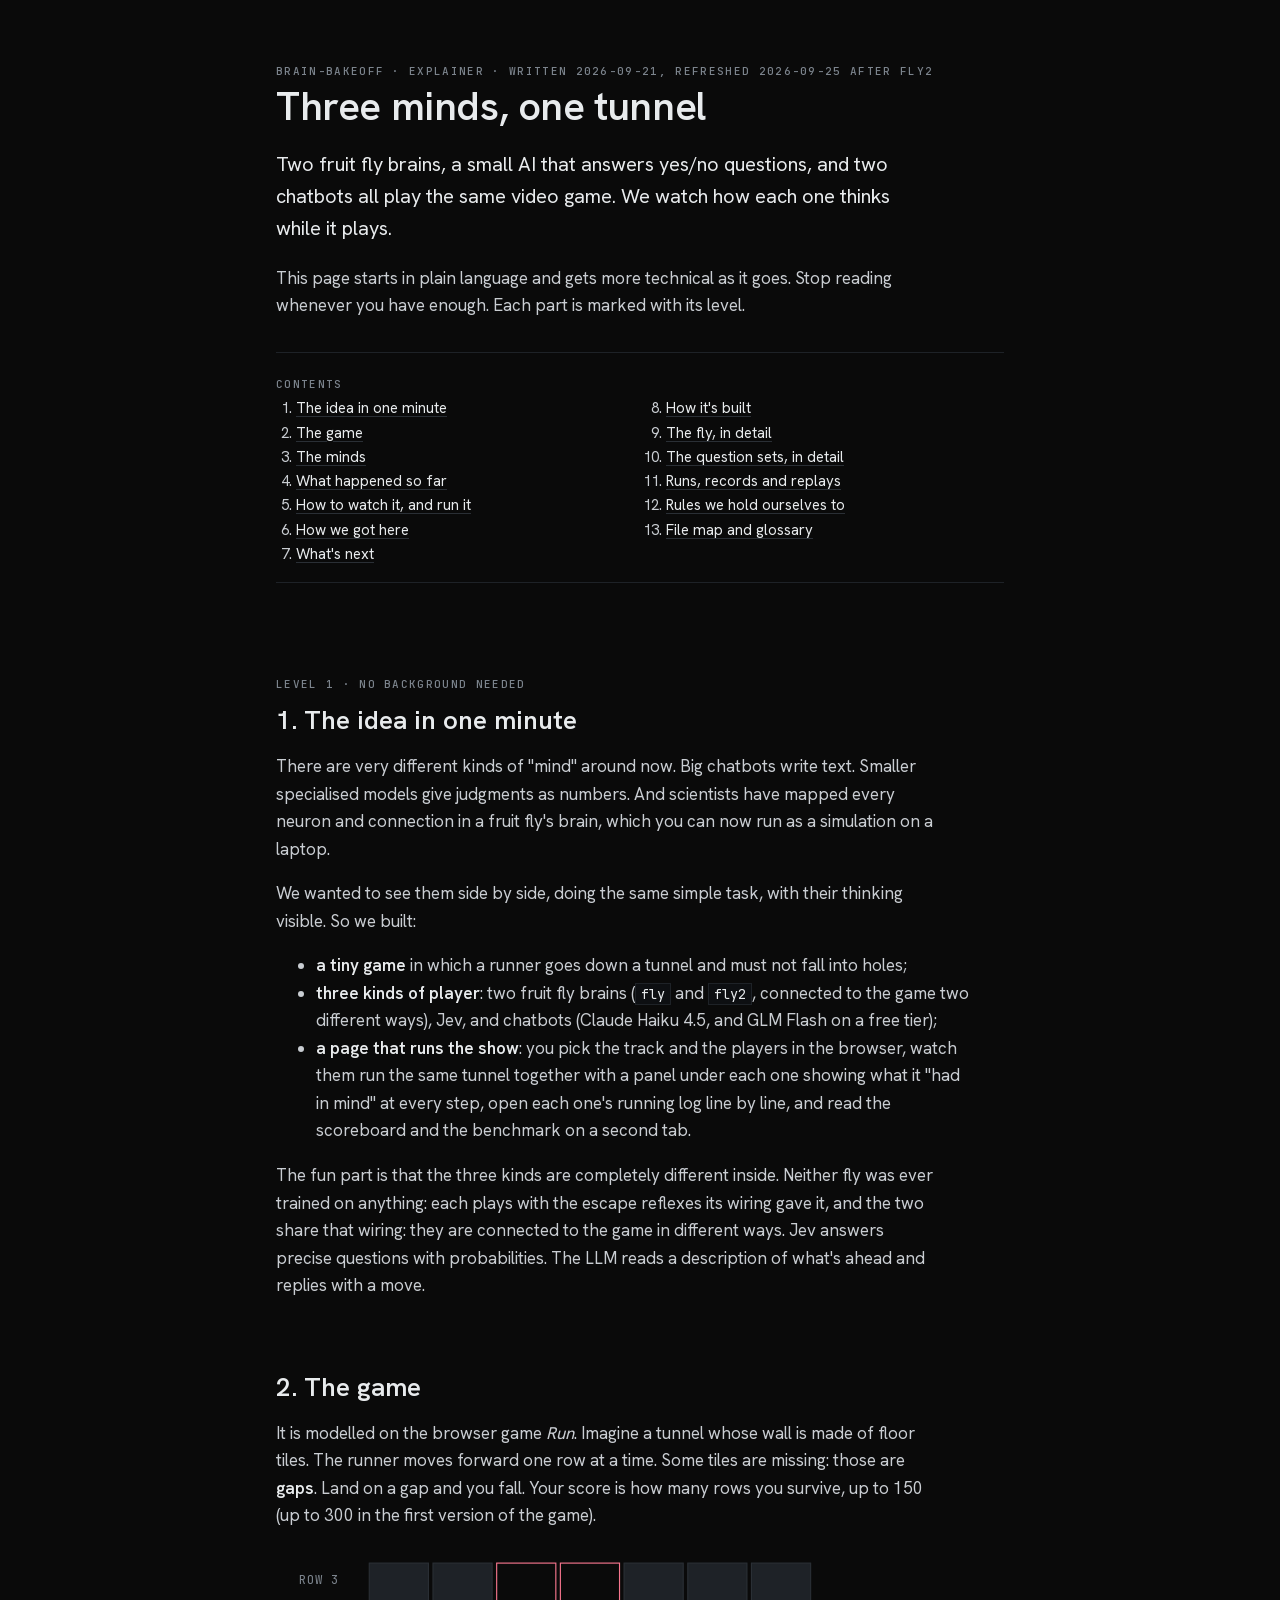
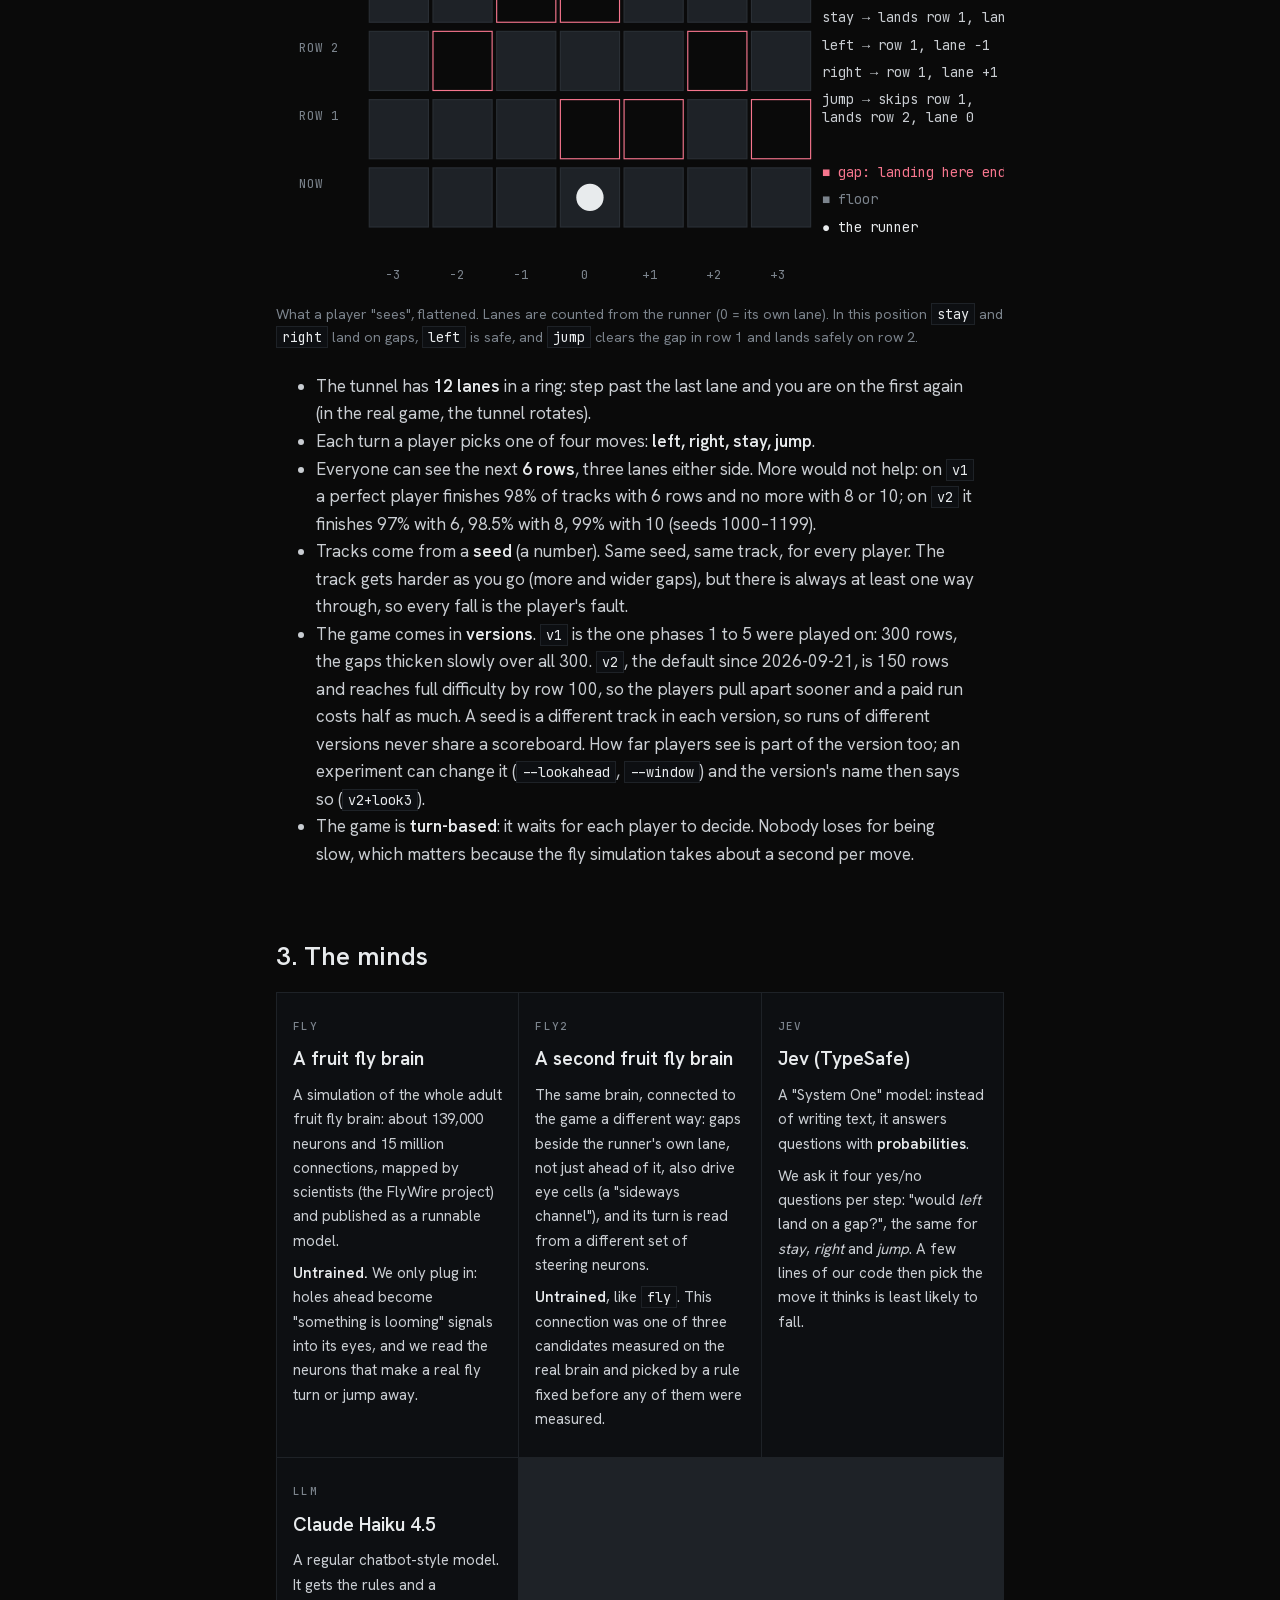
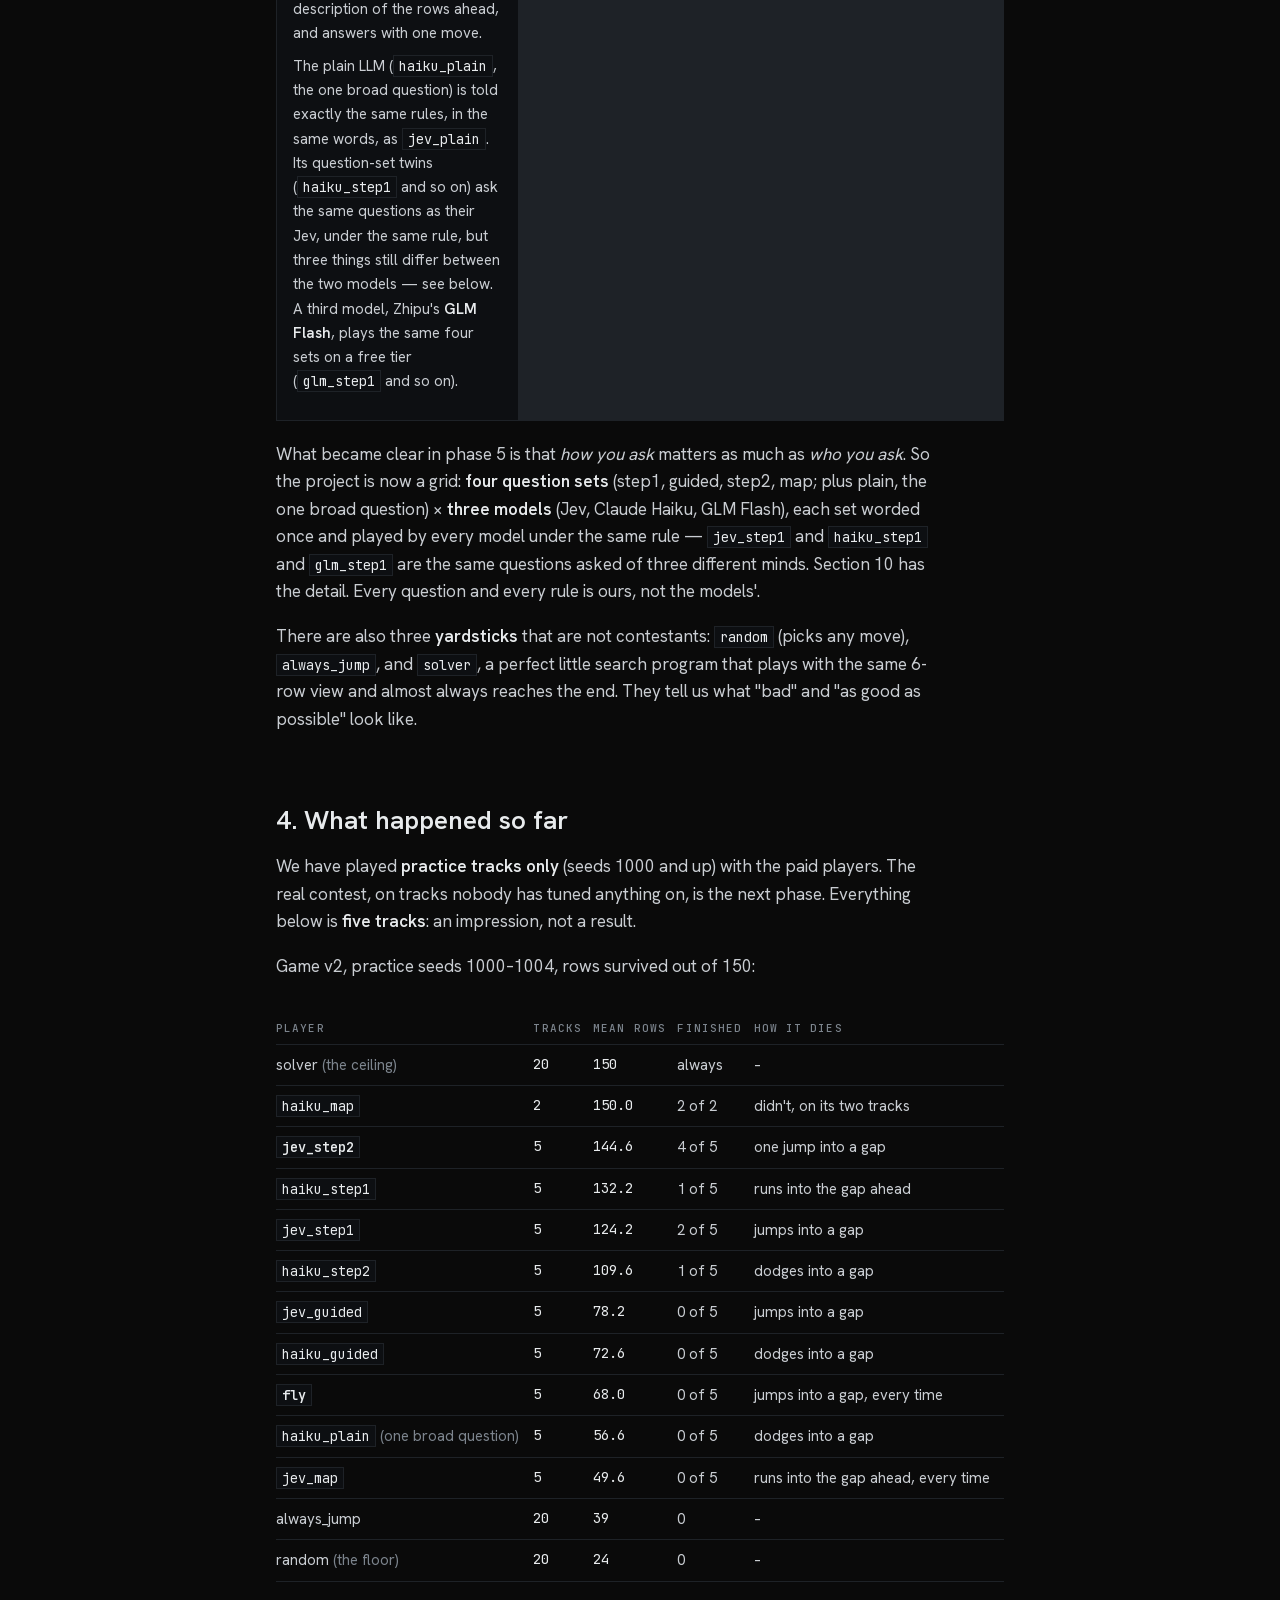
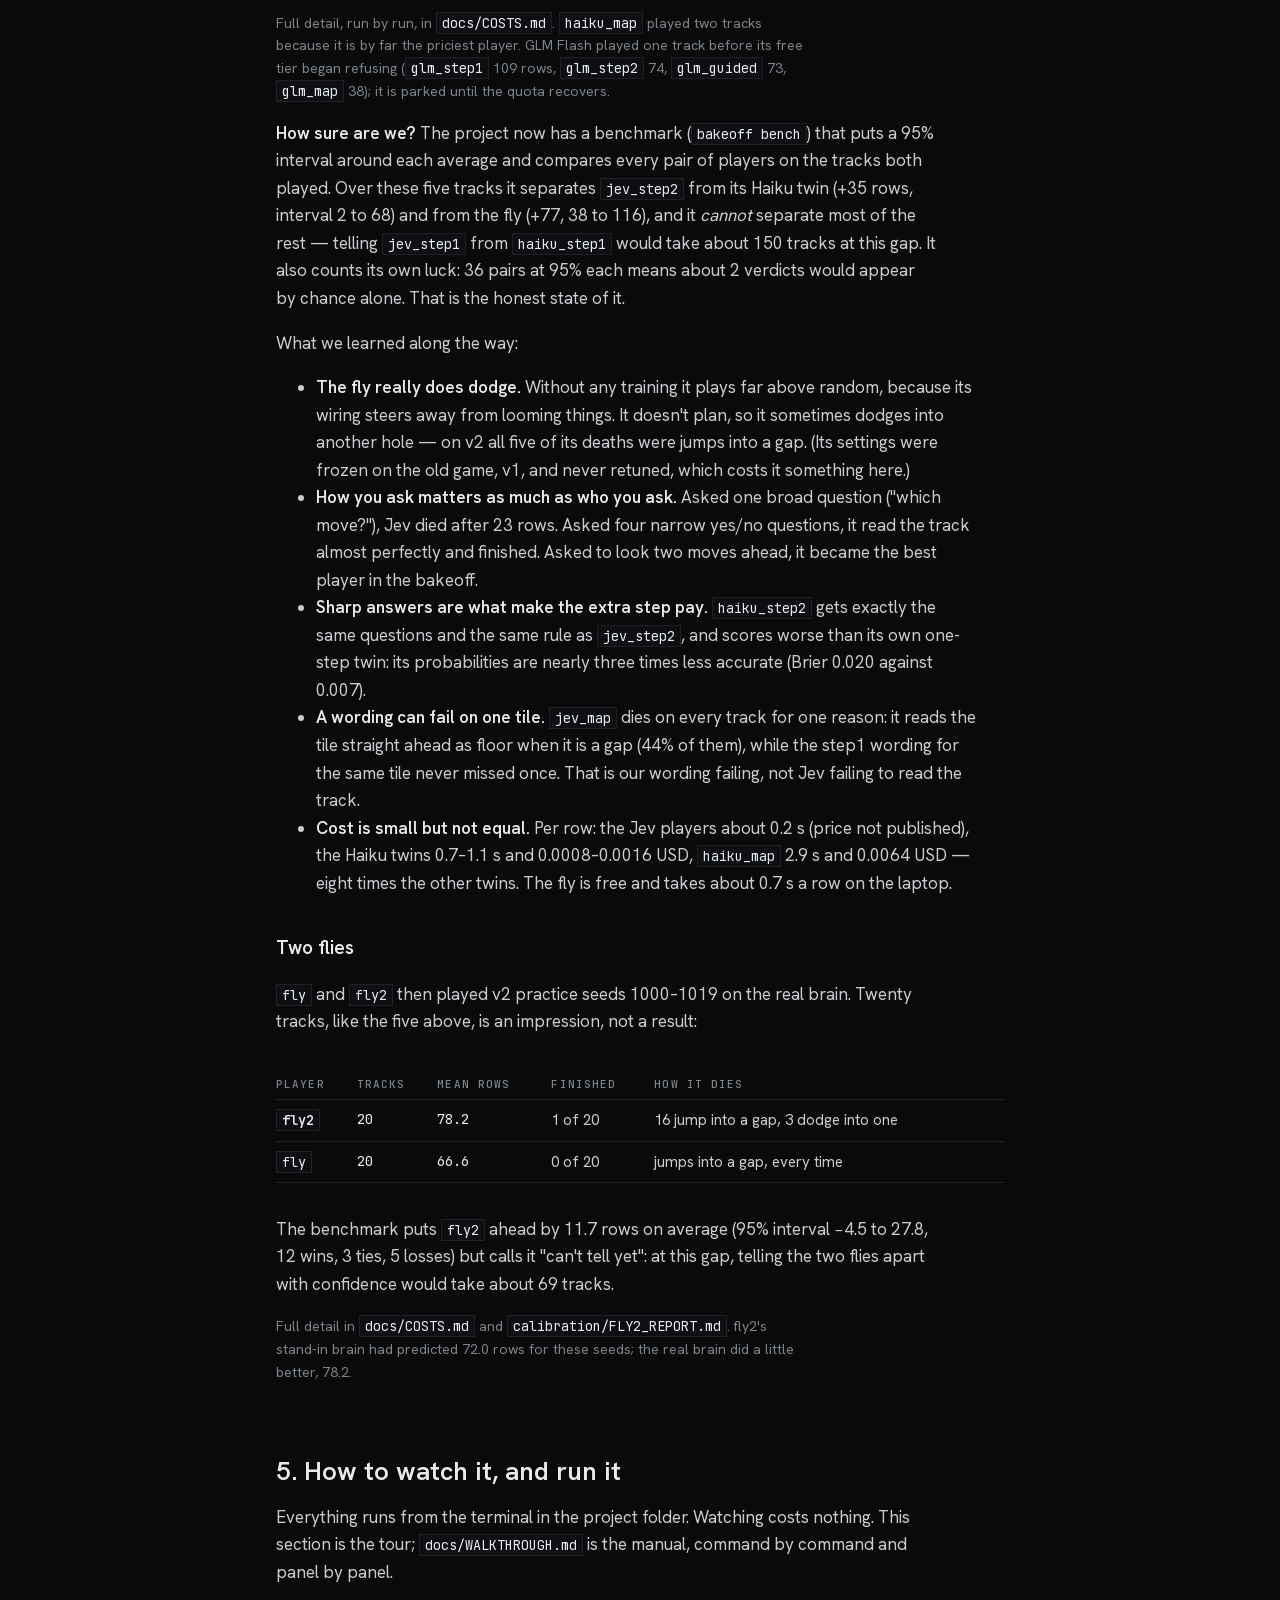
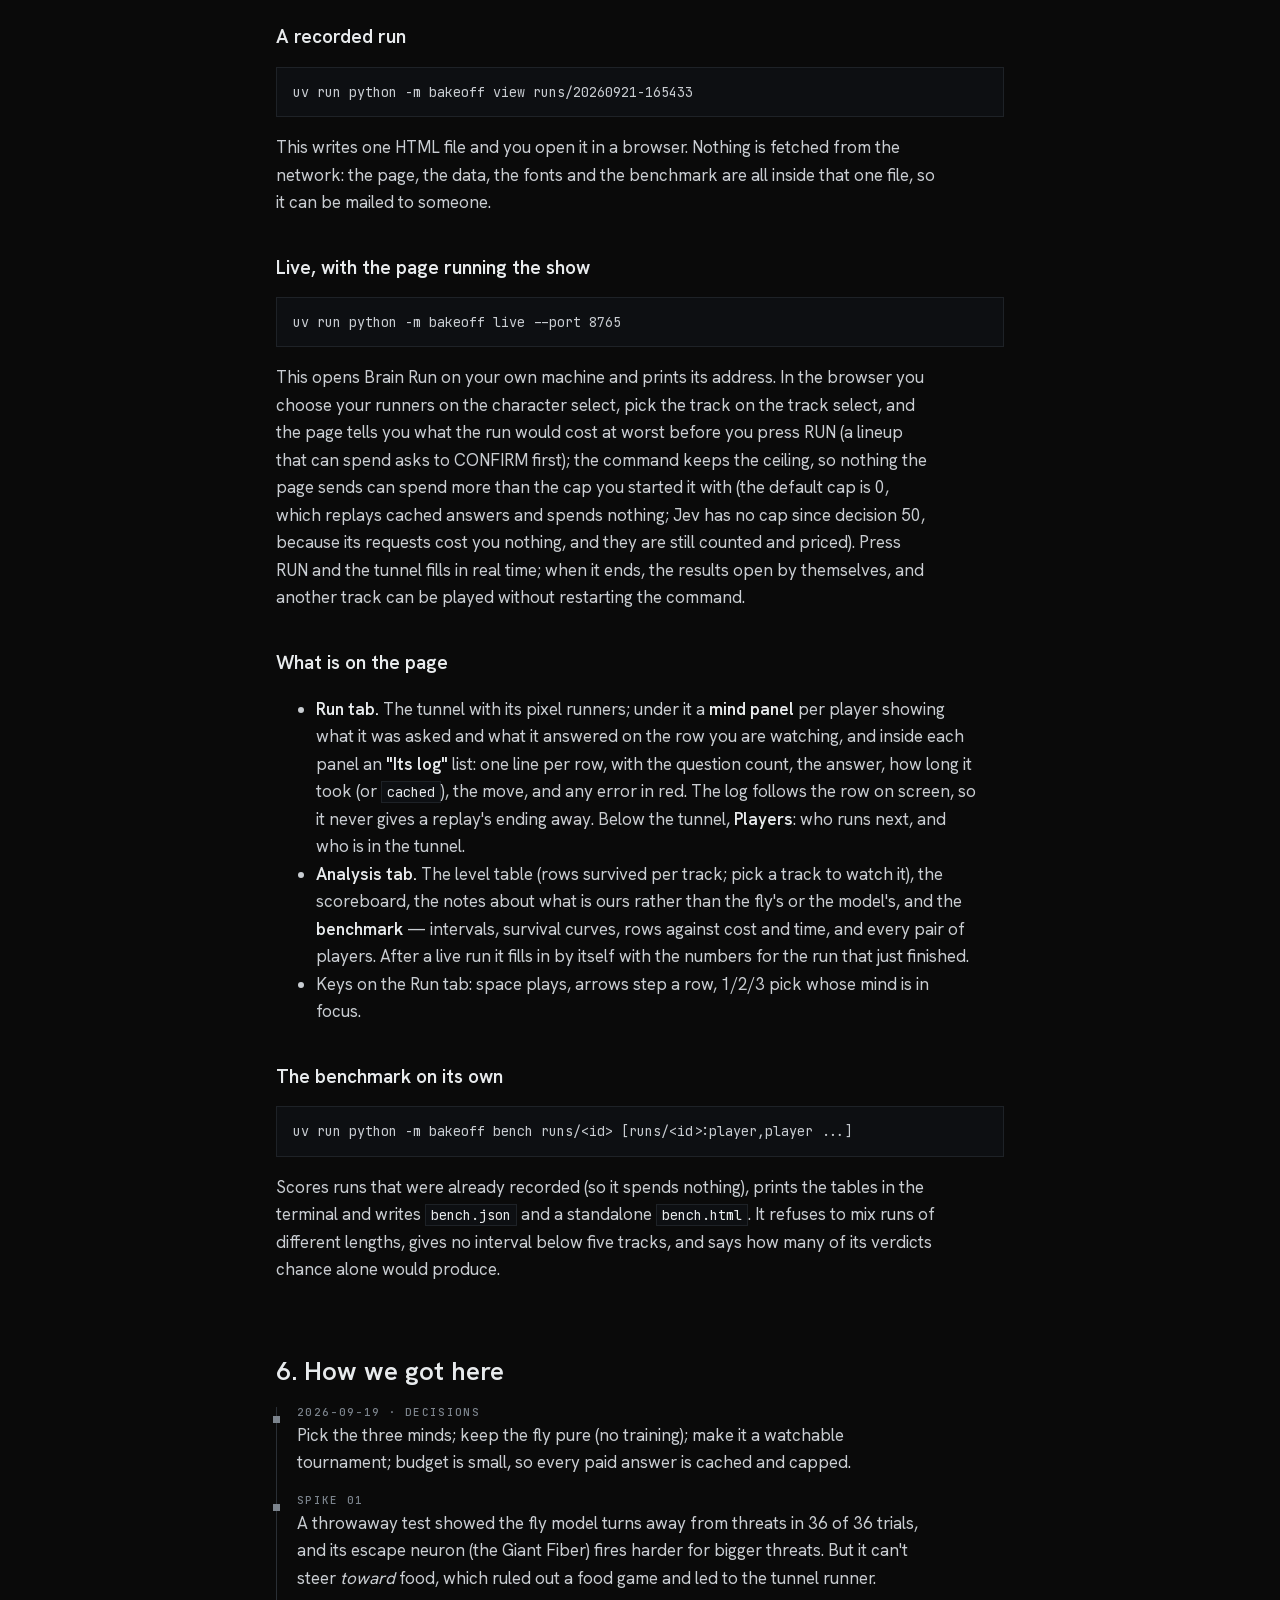
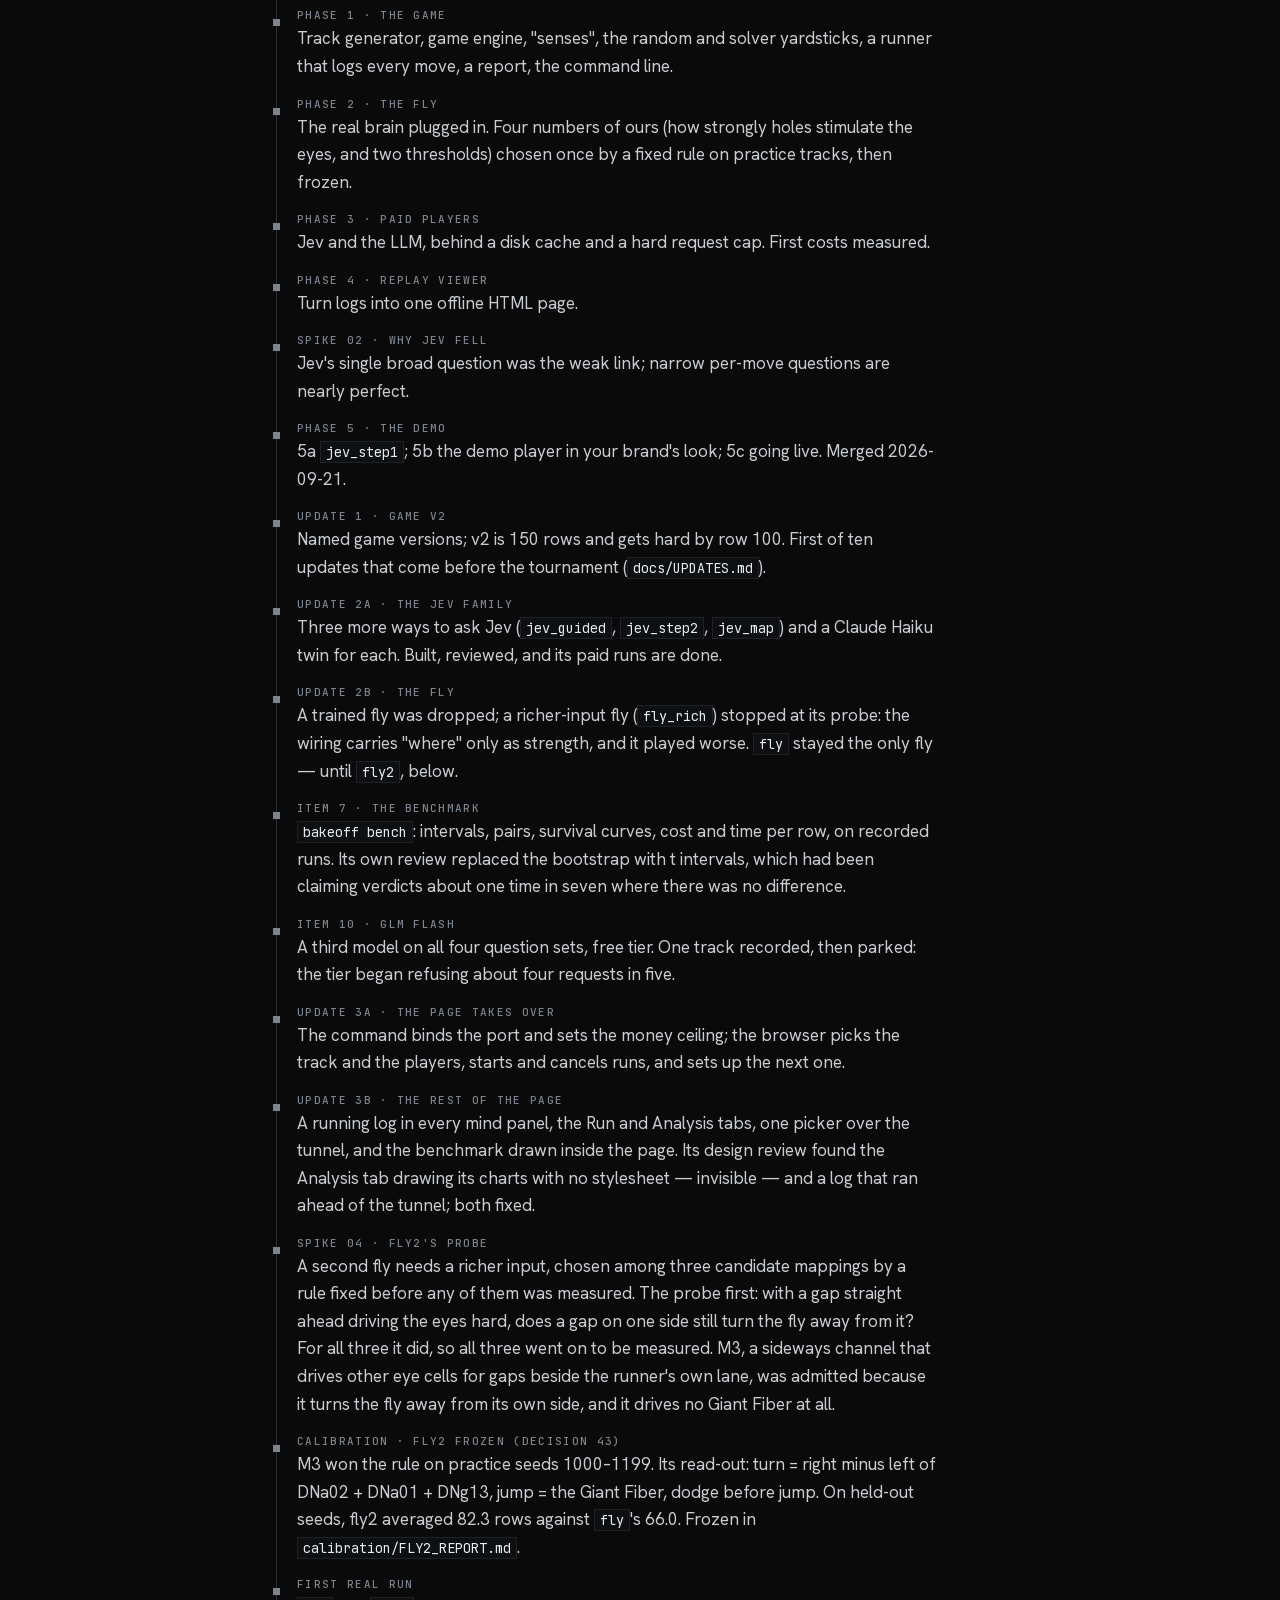
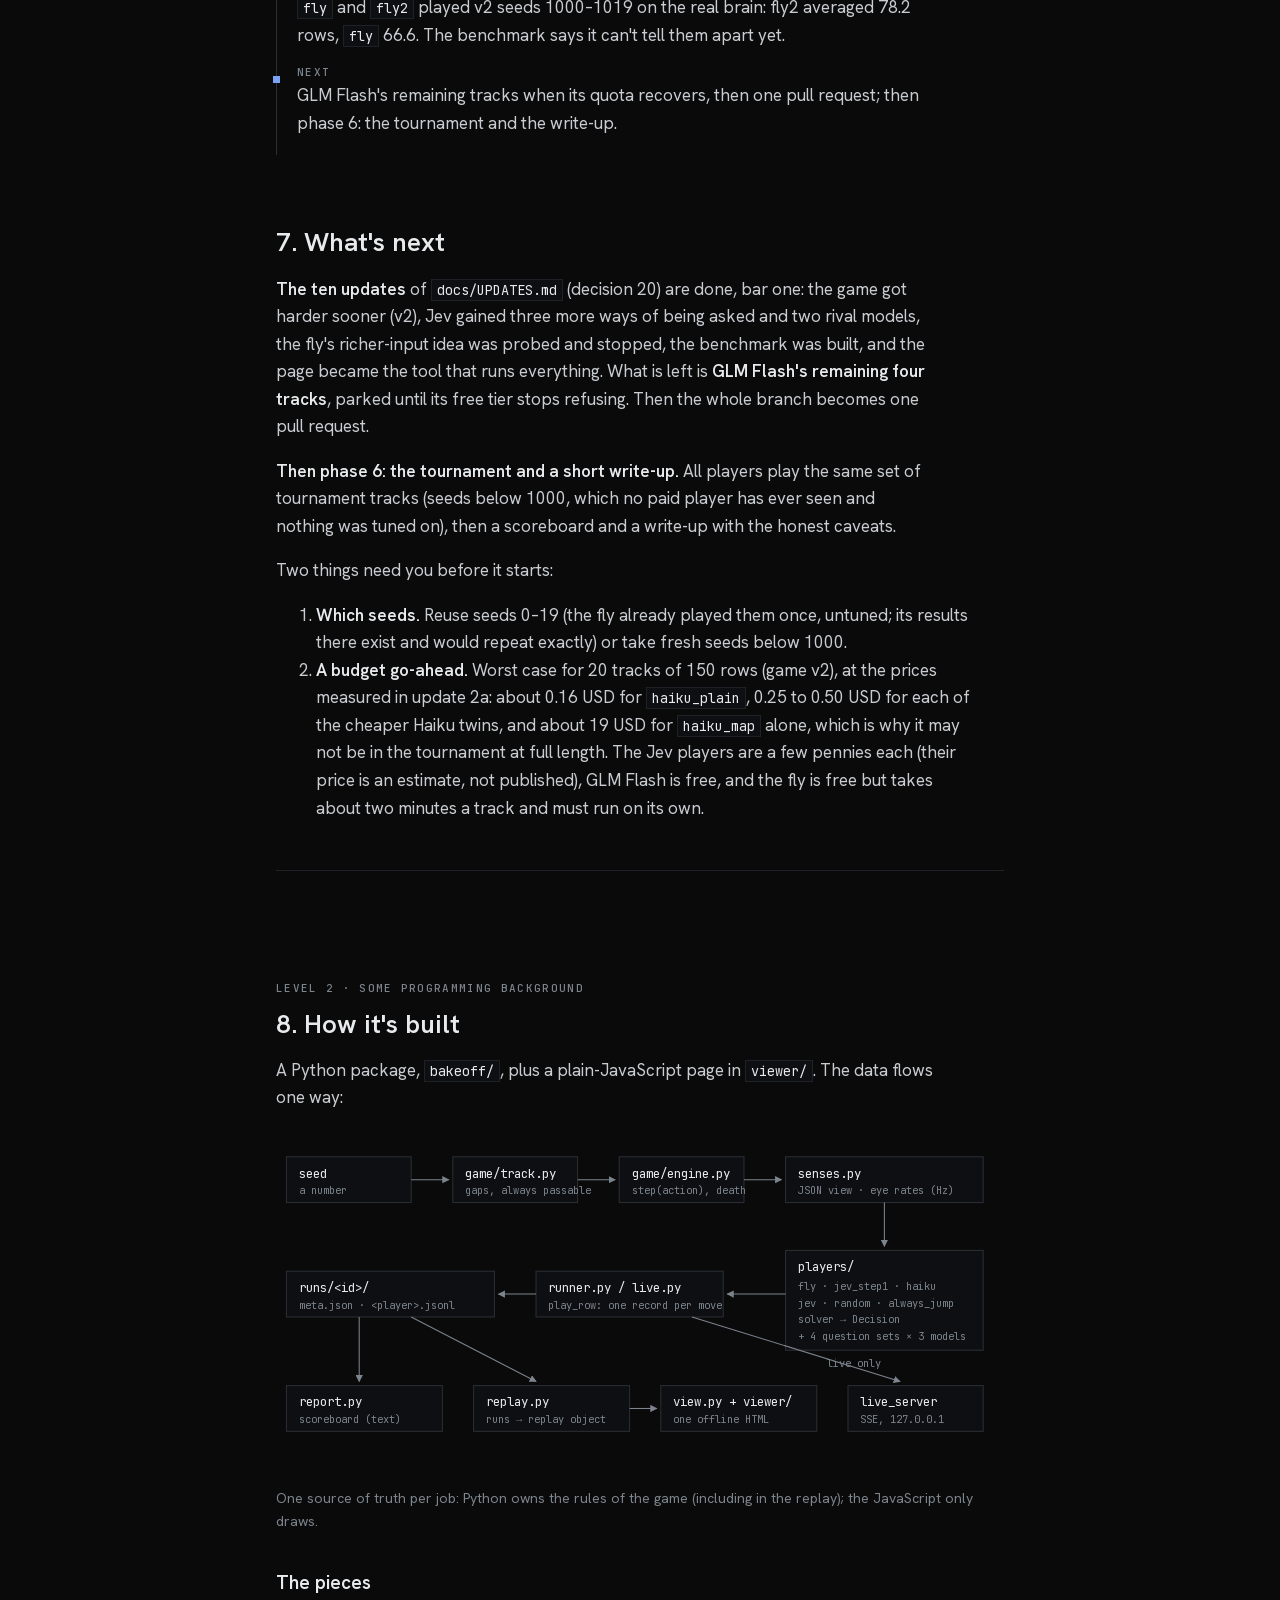
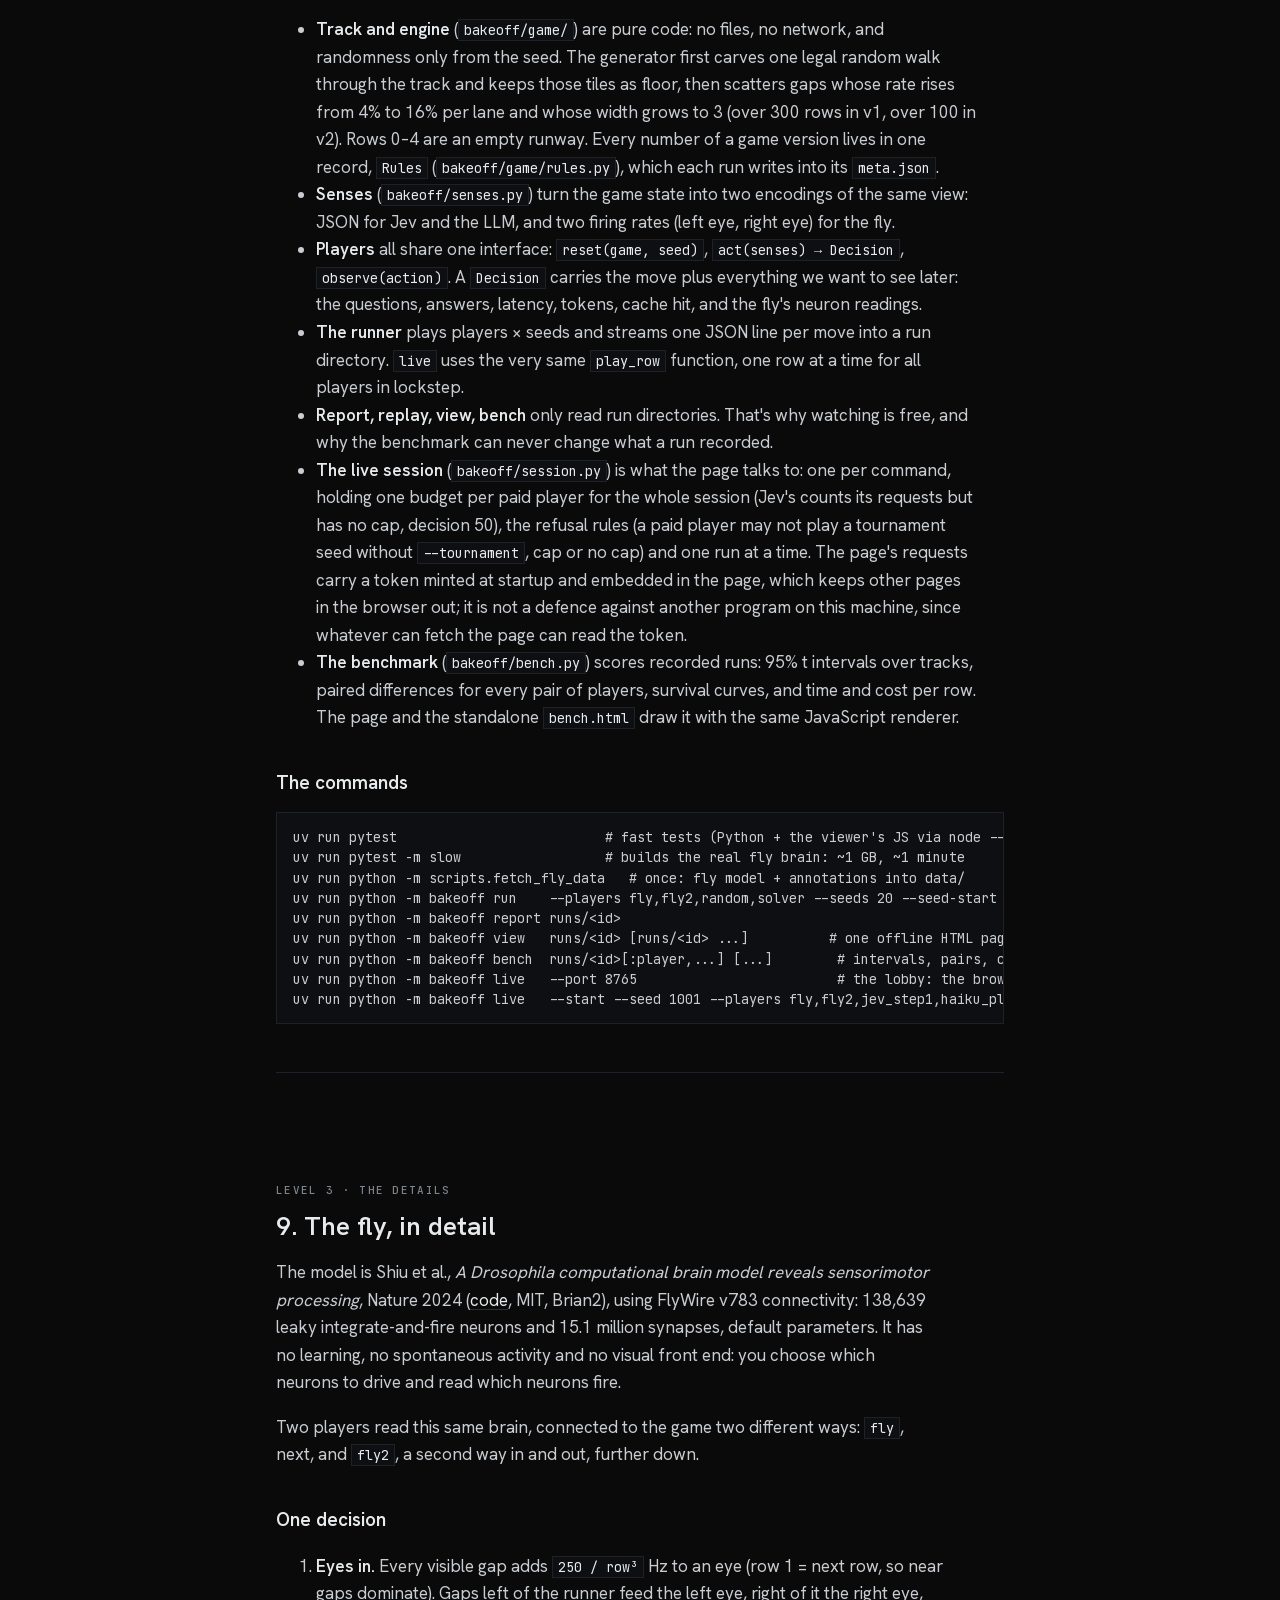
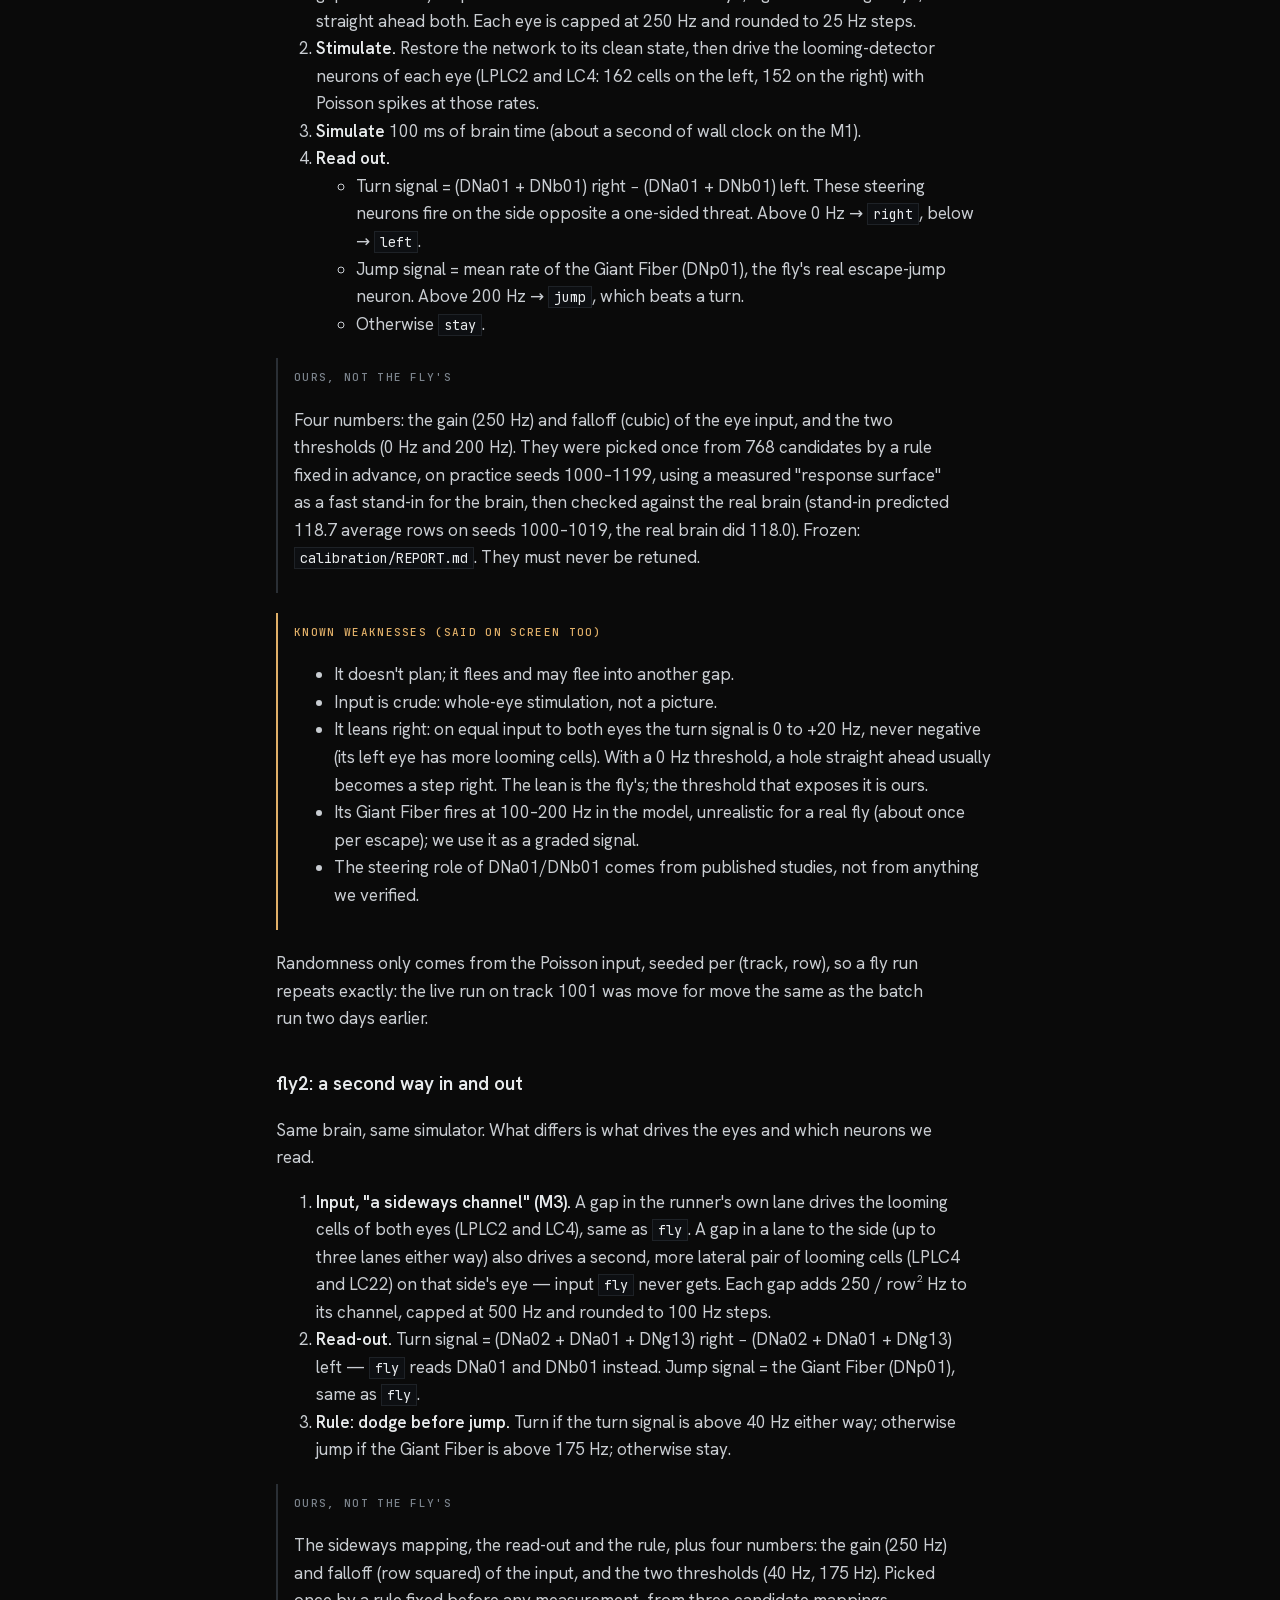
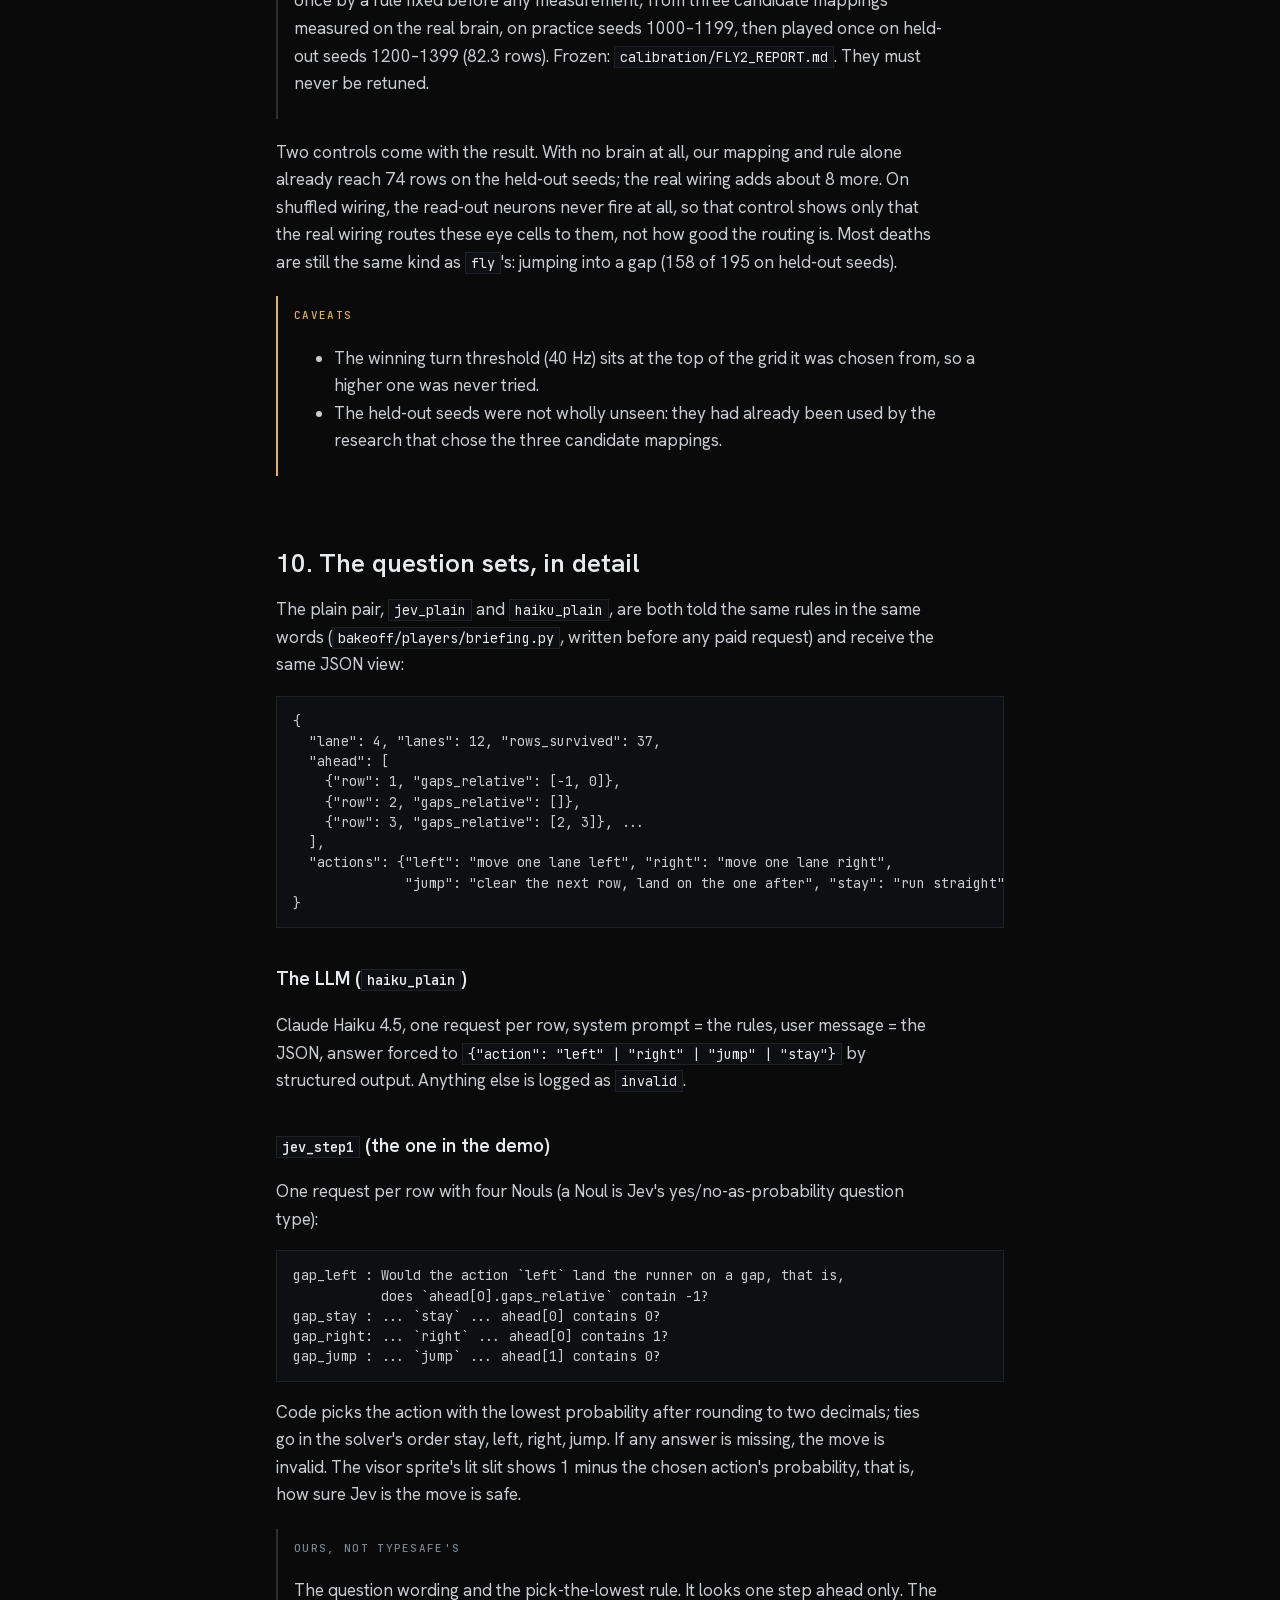
==== commit 8ea86606: "docs: EXPLAINER's live section is Brain Run; Jev's budget; a capped example The last three spots the" ====
--- a/docs/EXPLAINER.html
+++ b/docs/EXPLAINER.html
@@ -309,12 +309,13 @@
 
 <h3>Live, with the page running the show</h3>
 <pre><code>uv run python -m bakeoff live --port 8765</code></pre>
-<p>This opens a lobby on your own machine and prints its address. In the browser you pick the track and tick who
-plays, and the page tells you what the run would cost at worst before you press Start; the command keeps the
+<p>This opens Brain Run on your own machine and prints its address. In the browser you choose your runners on the
+character select, pick the track on the track select, and the page tells you what the run would cost at worst
+before you press RUN (a lineup that can spend asks to CONFIRM first); the command keeps the
 ceiling, so nothing the page sends can spend more than the cap you started it with (the default cap is 0, which
 replays cached answers and spends nothing; Jev has no cap since decision 50, because its requests cost you
-nothing, and they are still counted and priced). Press Start and the tunnel fills in real time; when it ends, the page
-is ready for another track without restarting the command.</p>
+nothing, and they are still counted and priced). Press RUN and the tunnel fills in real time; when it ends, the
+results open by themselves, and another track can be played without restarting the command.</p>
 
 <h3>What is on the page</h3>
 <ul>
@@ -483,7 +484,8 @@
   <li><strong>Report, replay, view, bench</strong> only read run directories. That's why watching is free, and
   why the benchmark can never change what a run recorded.</li>
   <li><strong>The live session</strong> (<code>bakeoff/session.py</code>) is what the page talks to: one per
-  command, holding one budget per paid player for the whole session, the refusal rules (a paid player may not play
+  command, holding one budget per paid player for the whole session (Jev's counts its requests but has no cap,
+  decision 50), the refusal rules (a paid player may not play
   a tournament seed without <code>--tournament</code>, cap or no cap) and one run at a time. The page's requests
   carry a token minted at startup and embedded in the page, which keeps other pages in the browser out; it is not
   a defence against another program on this machine, since whatever can fetch the page can read the token.</li>
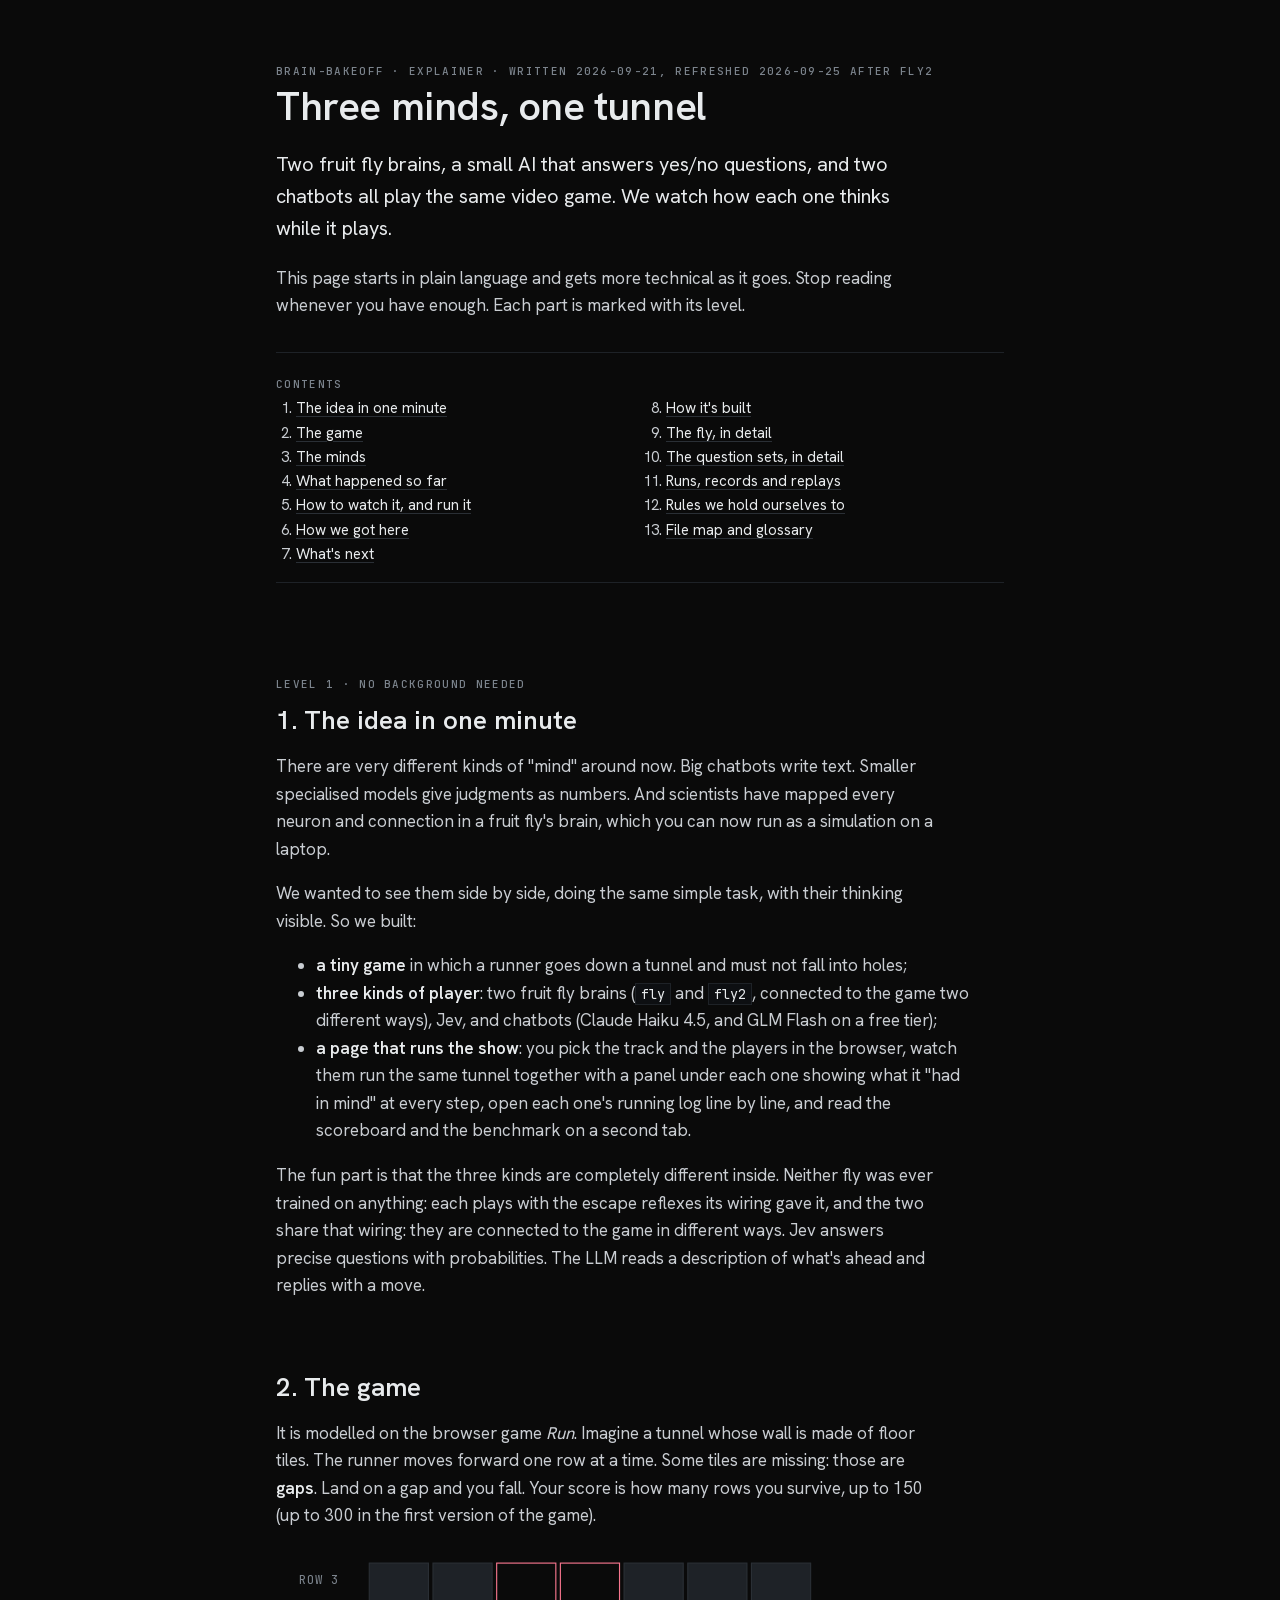
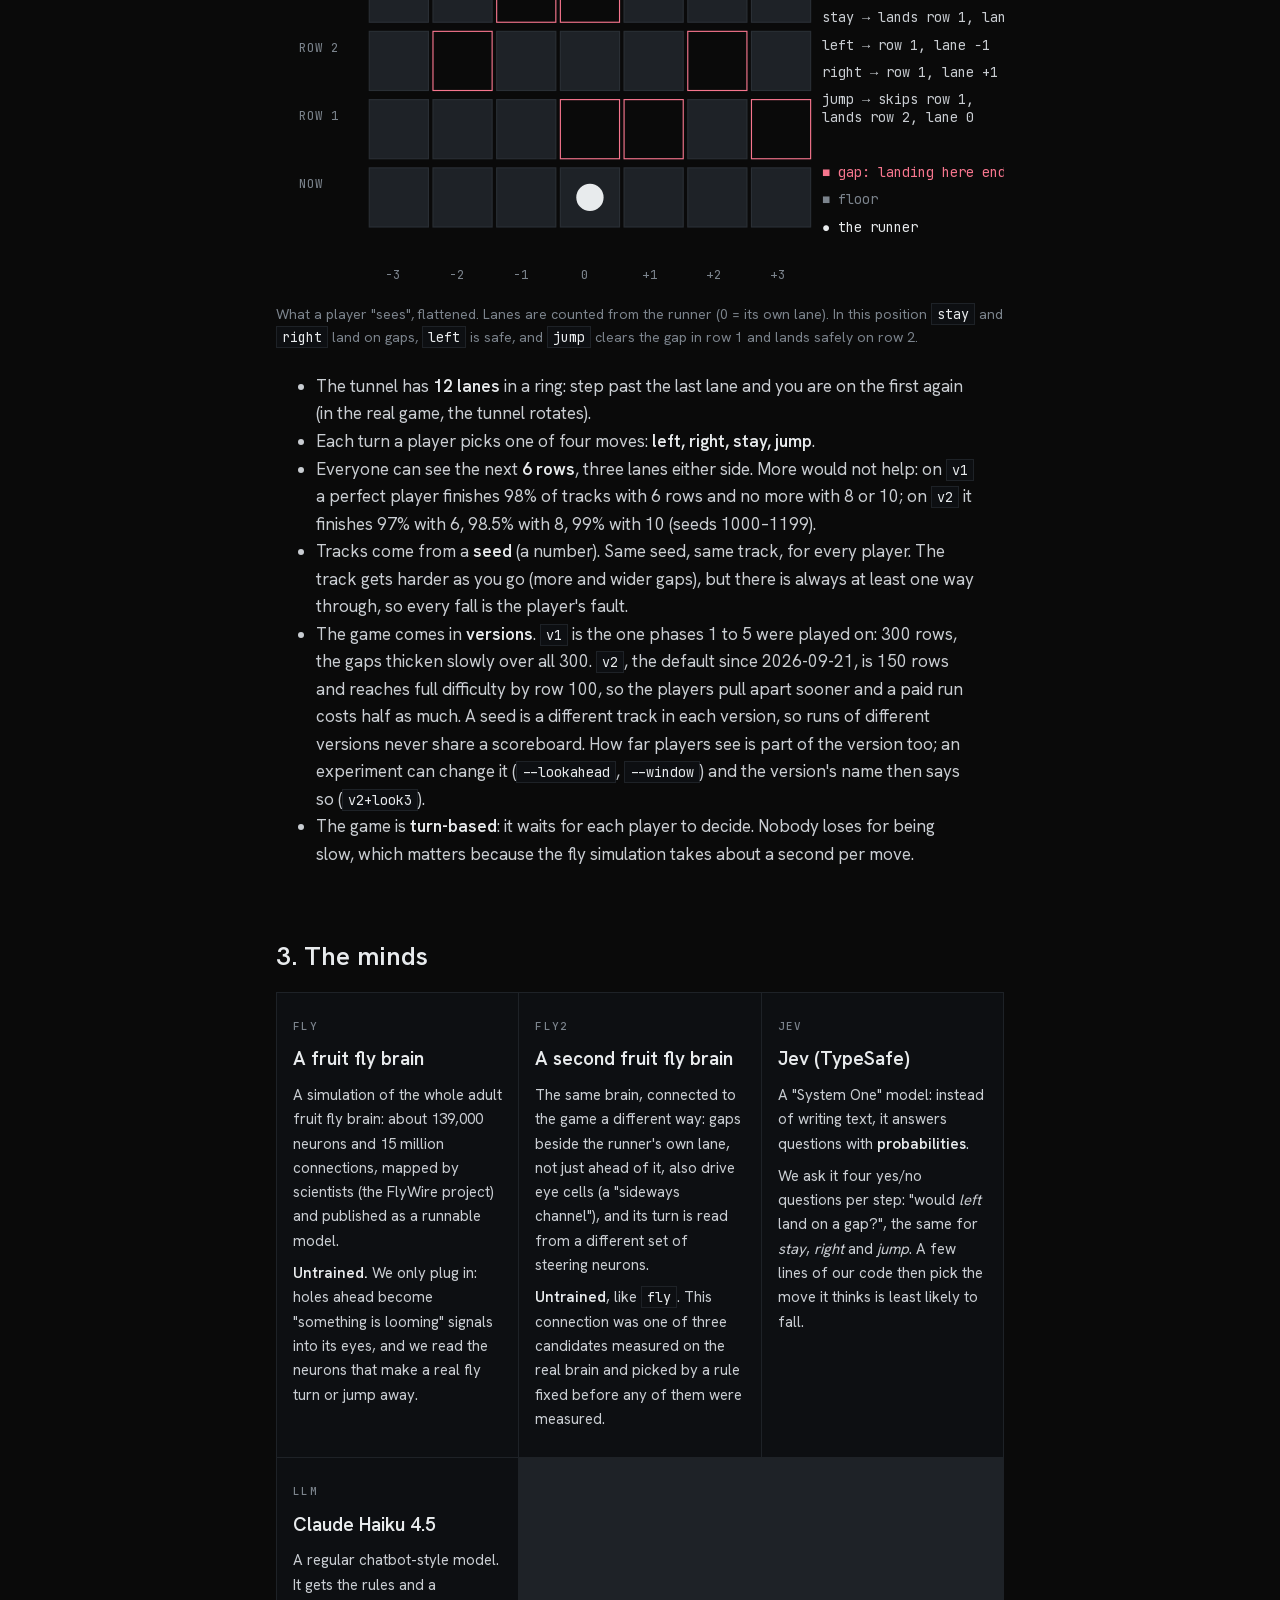
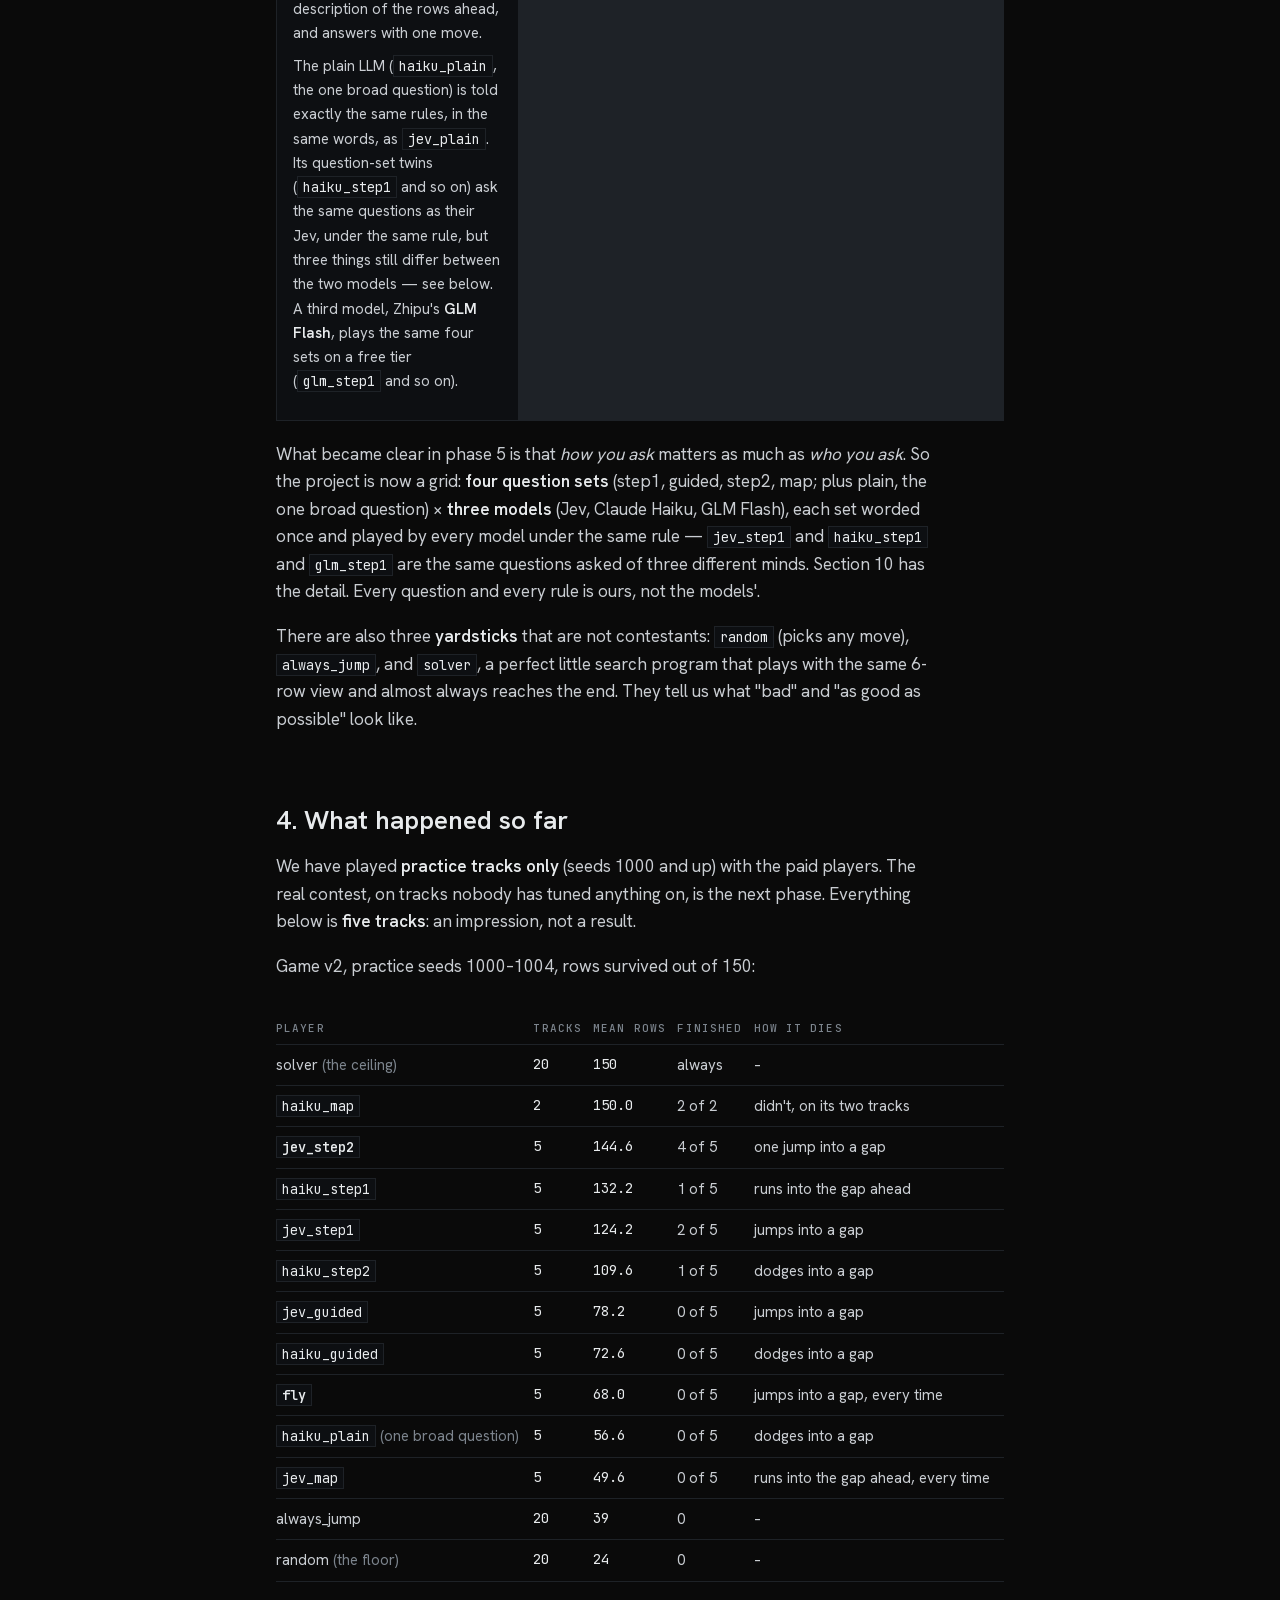
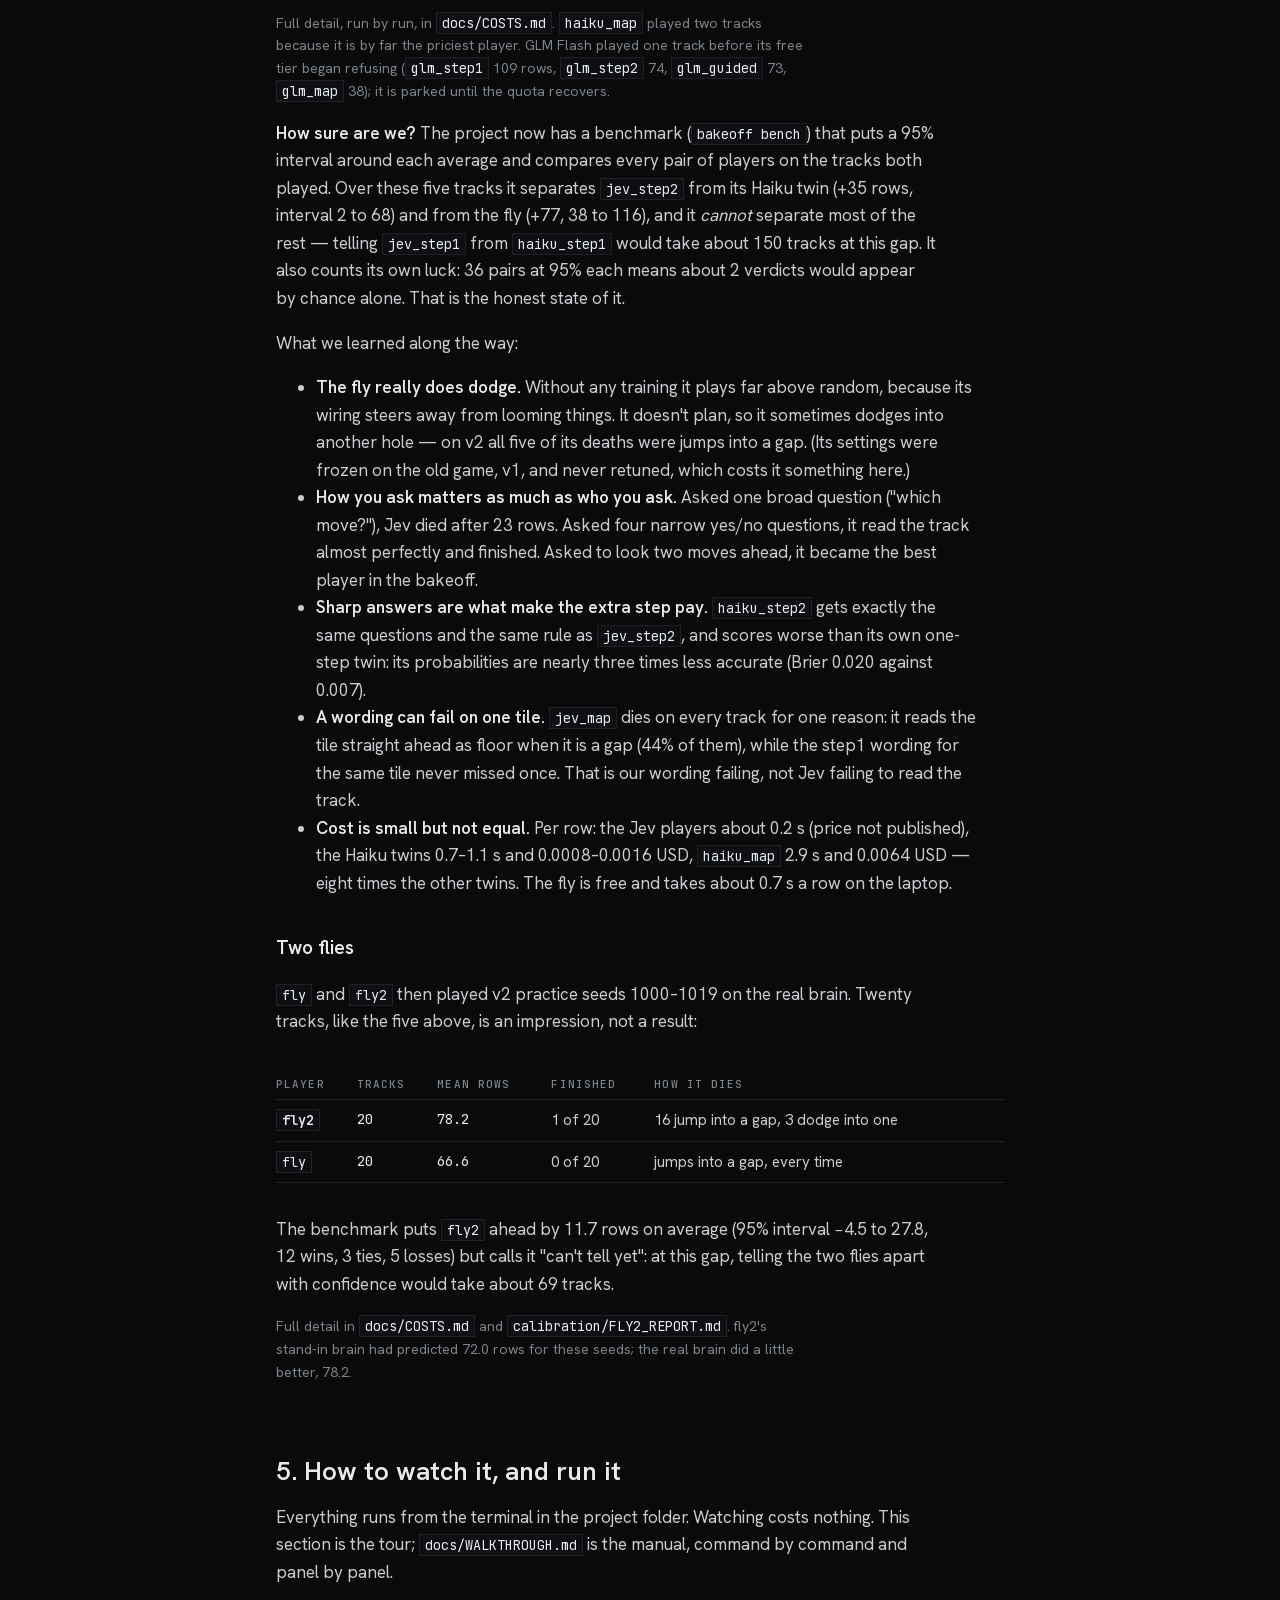
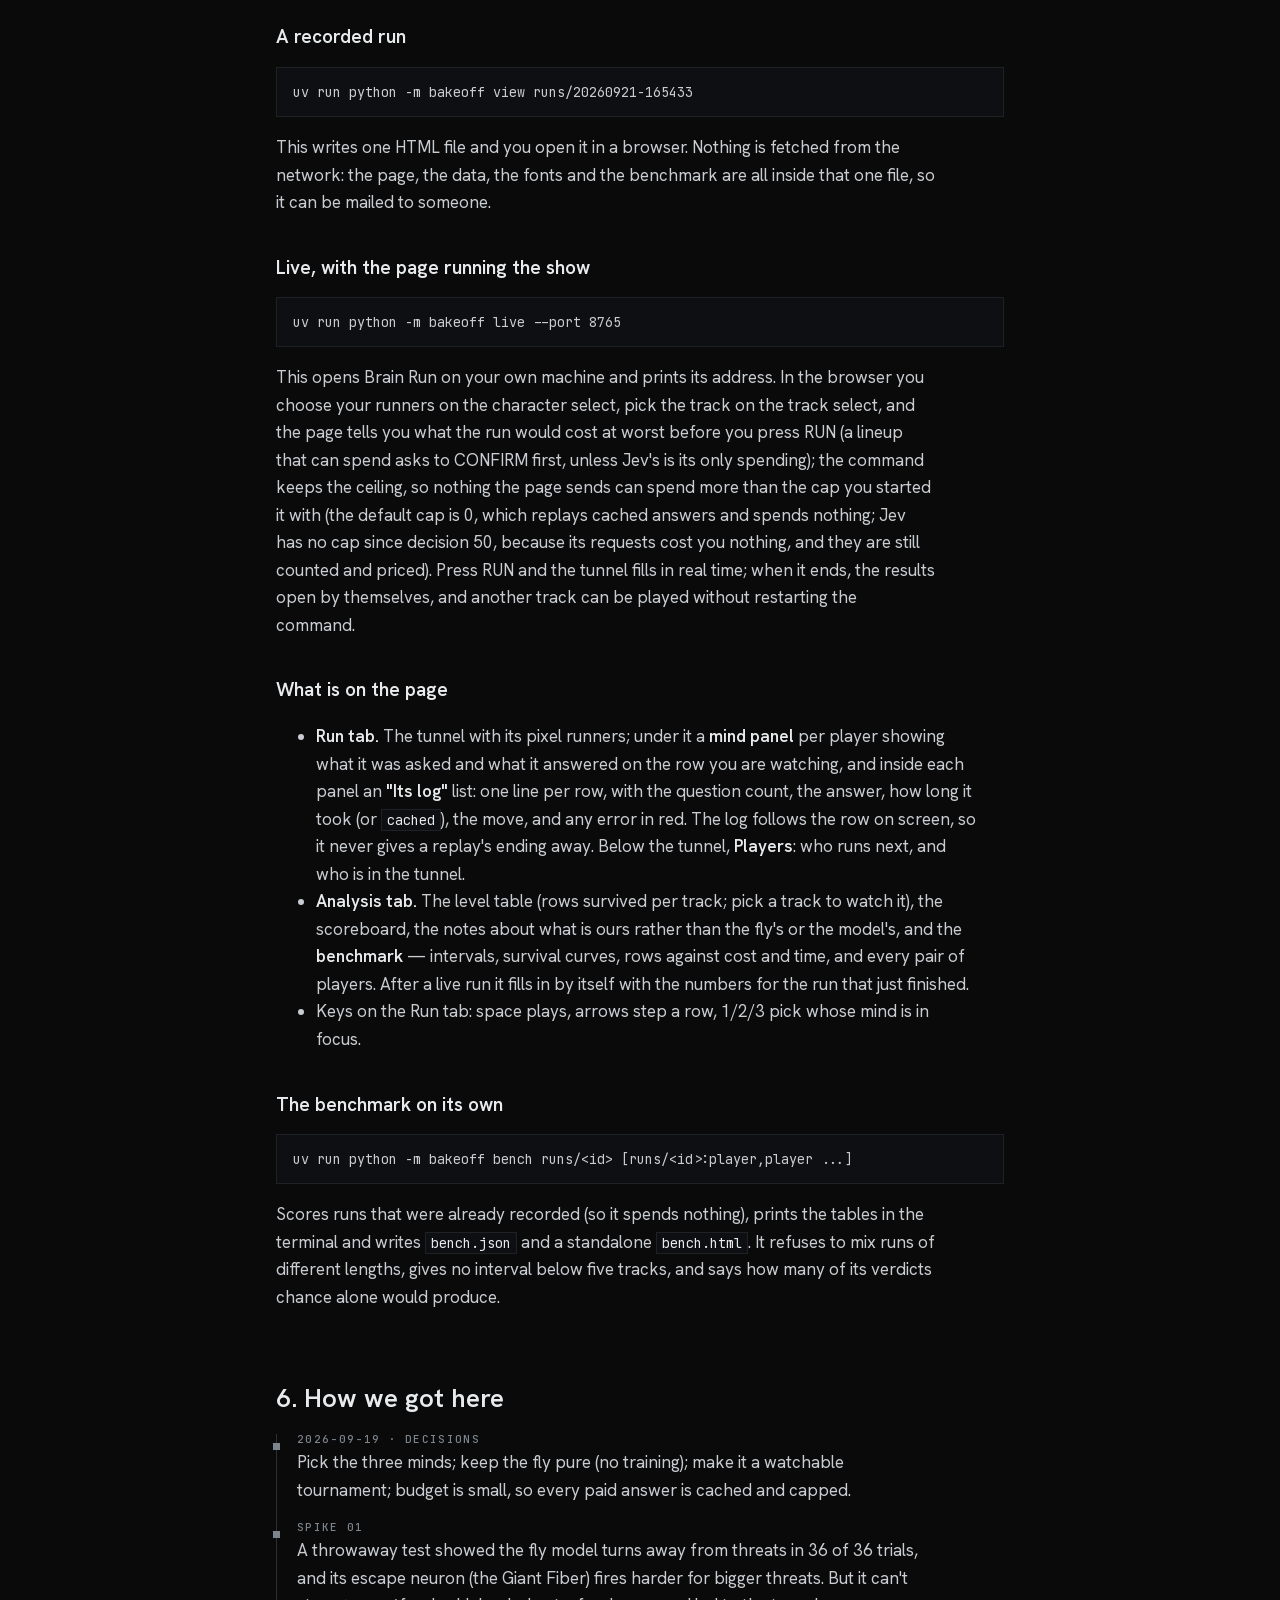
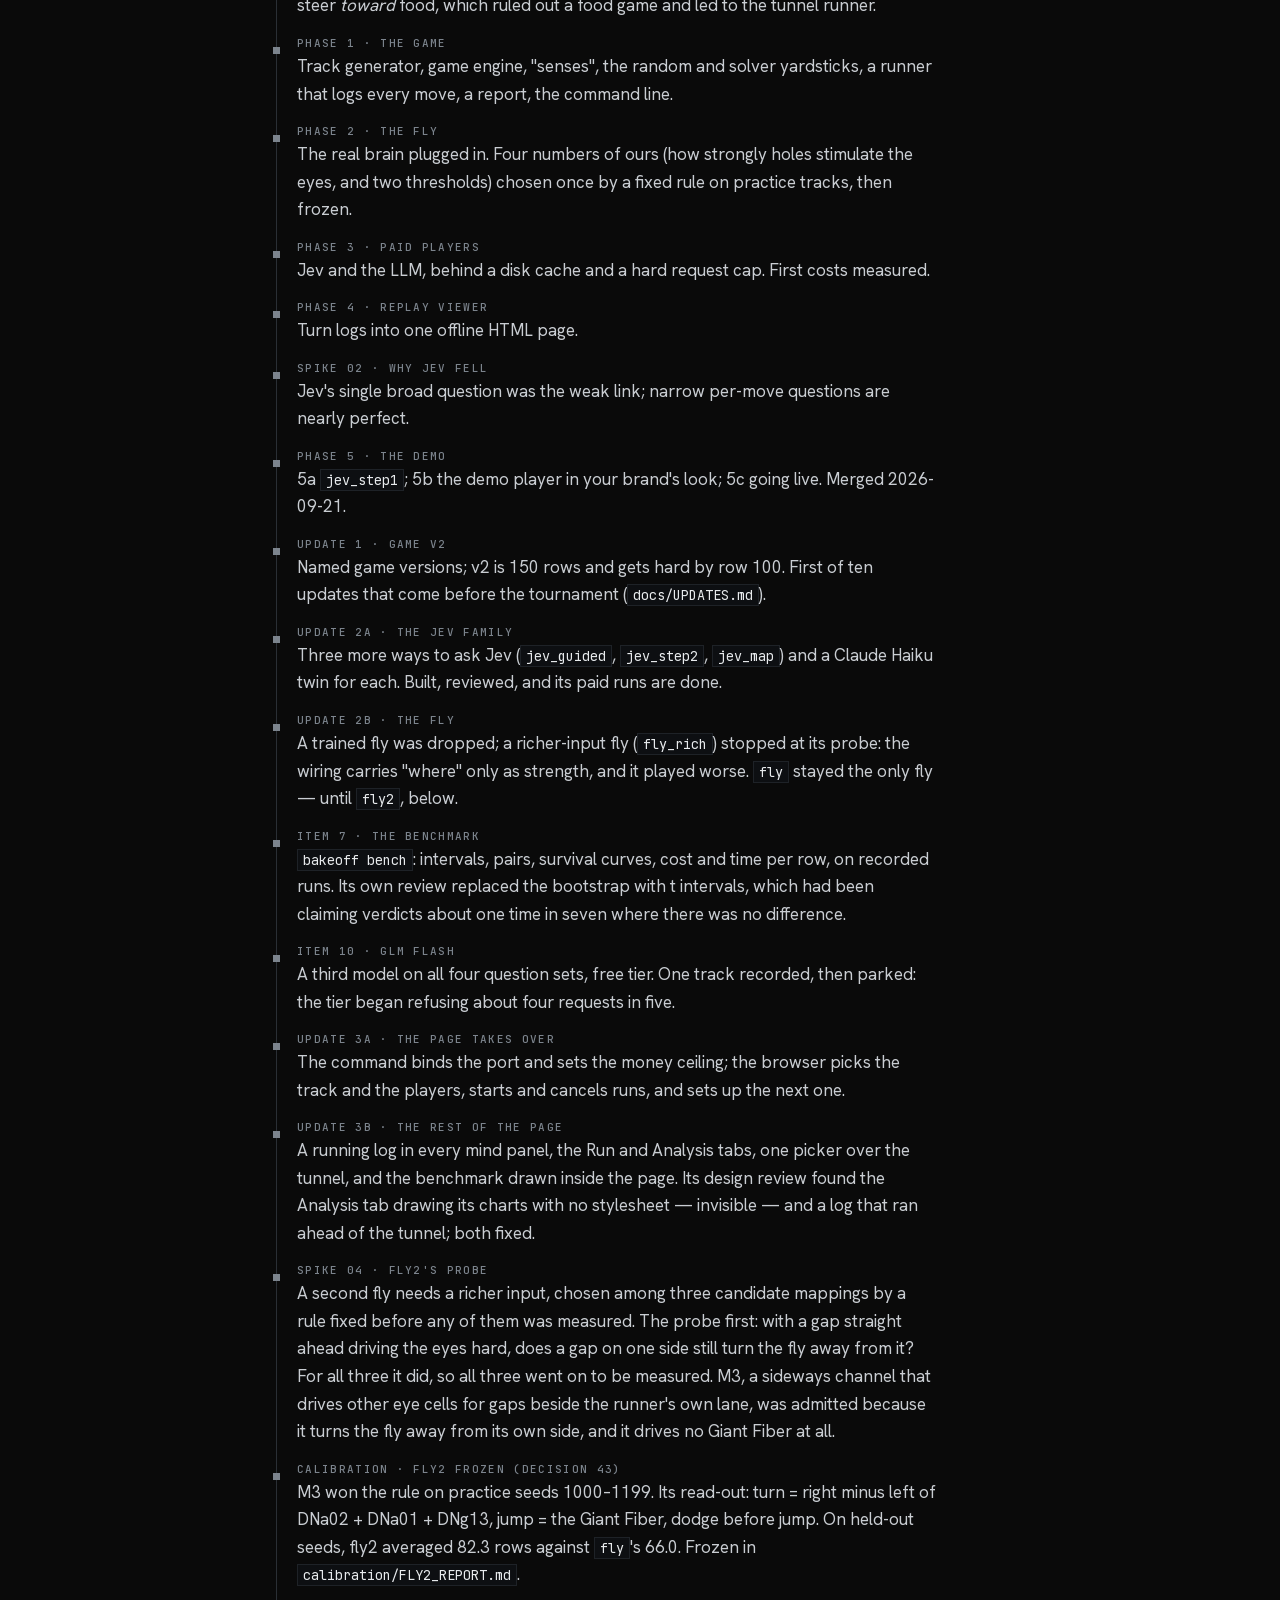
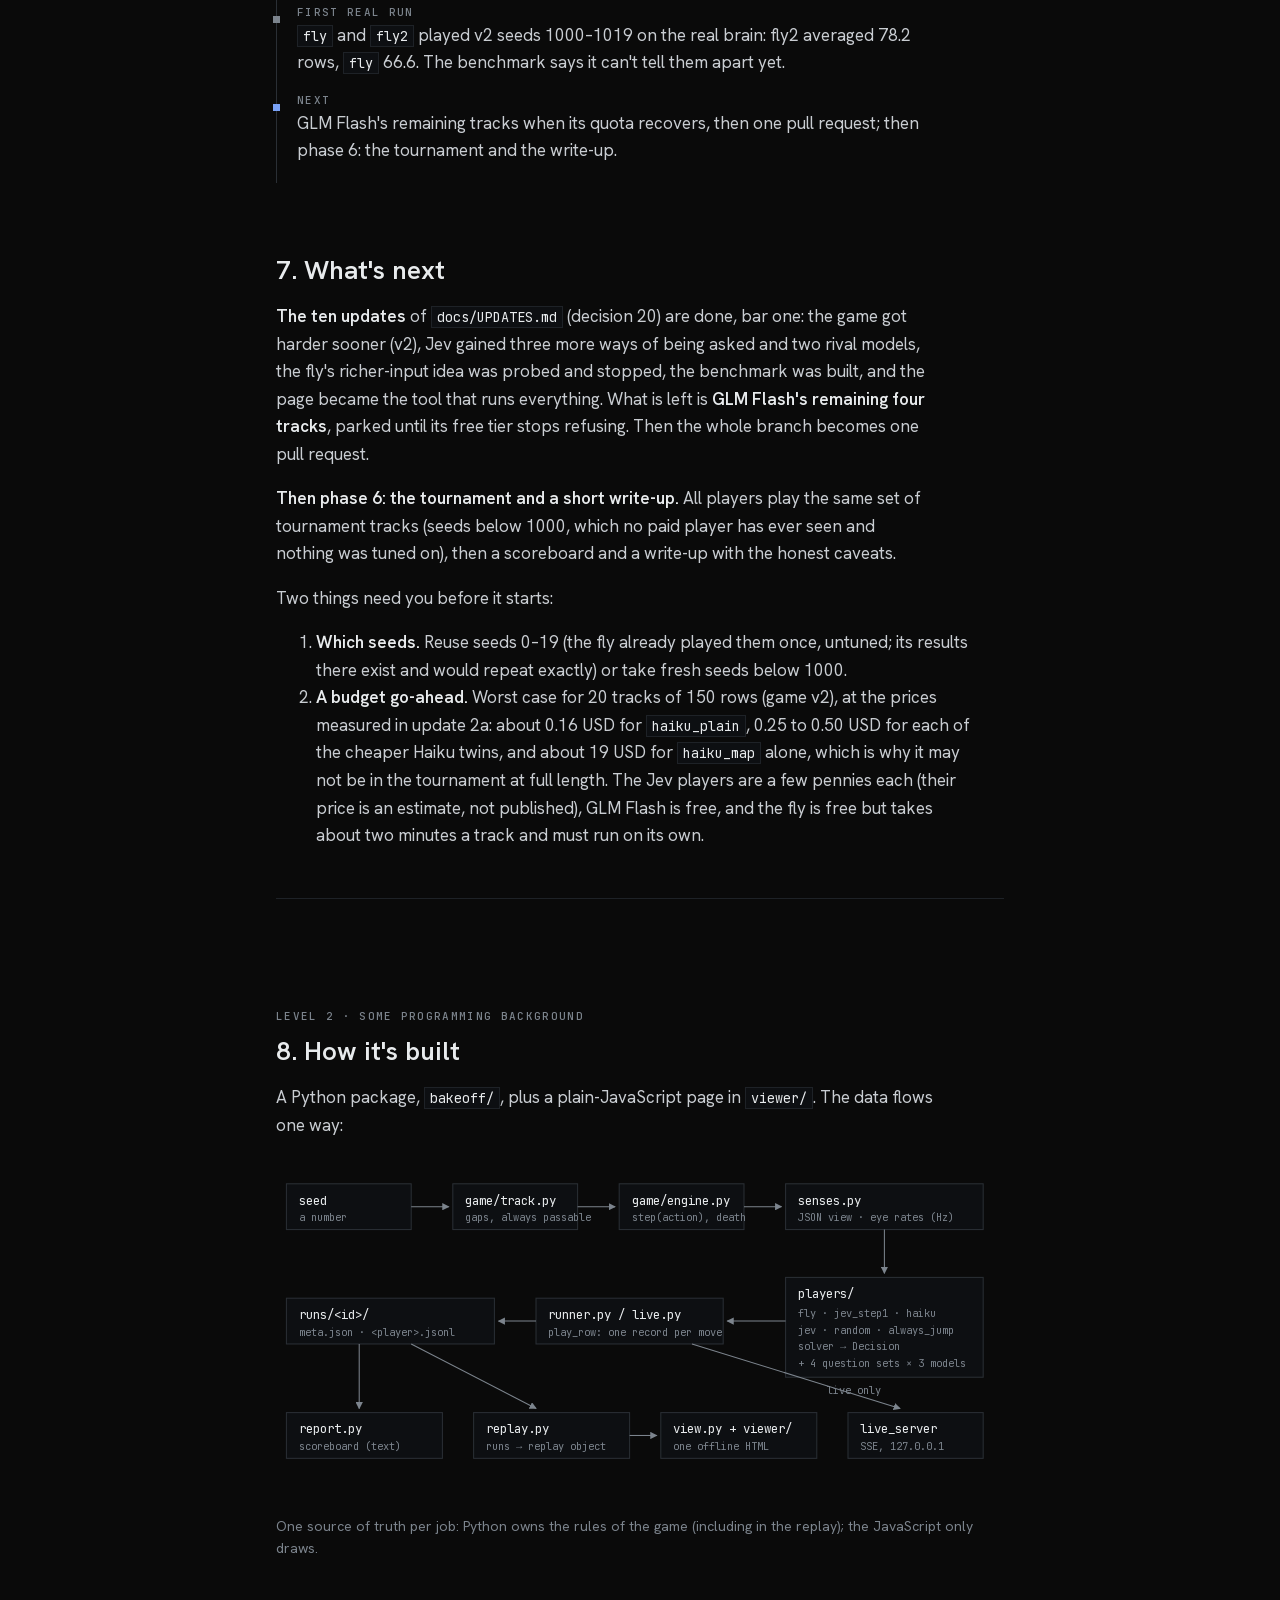
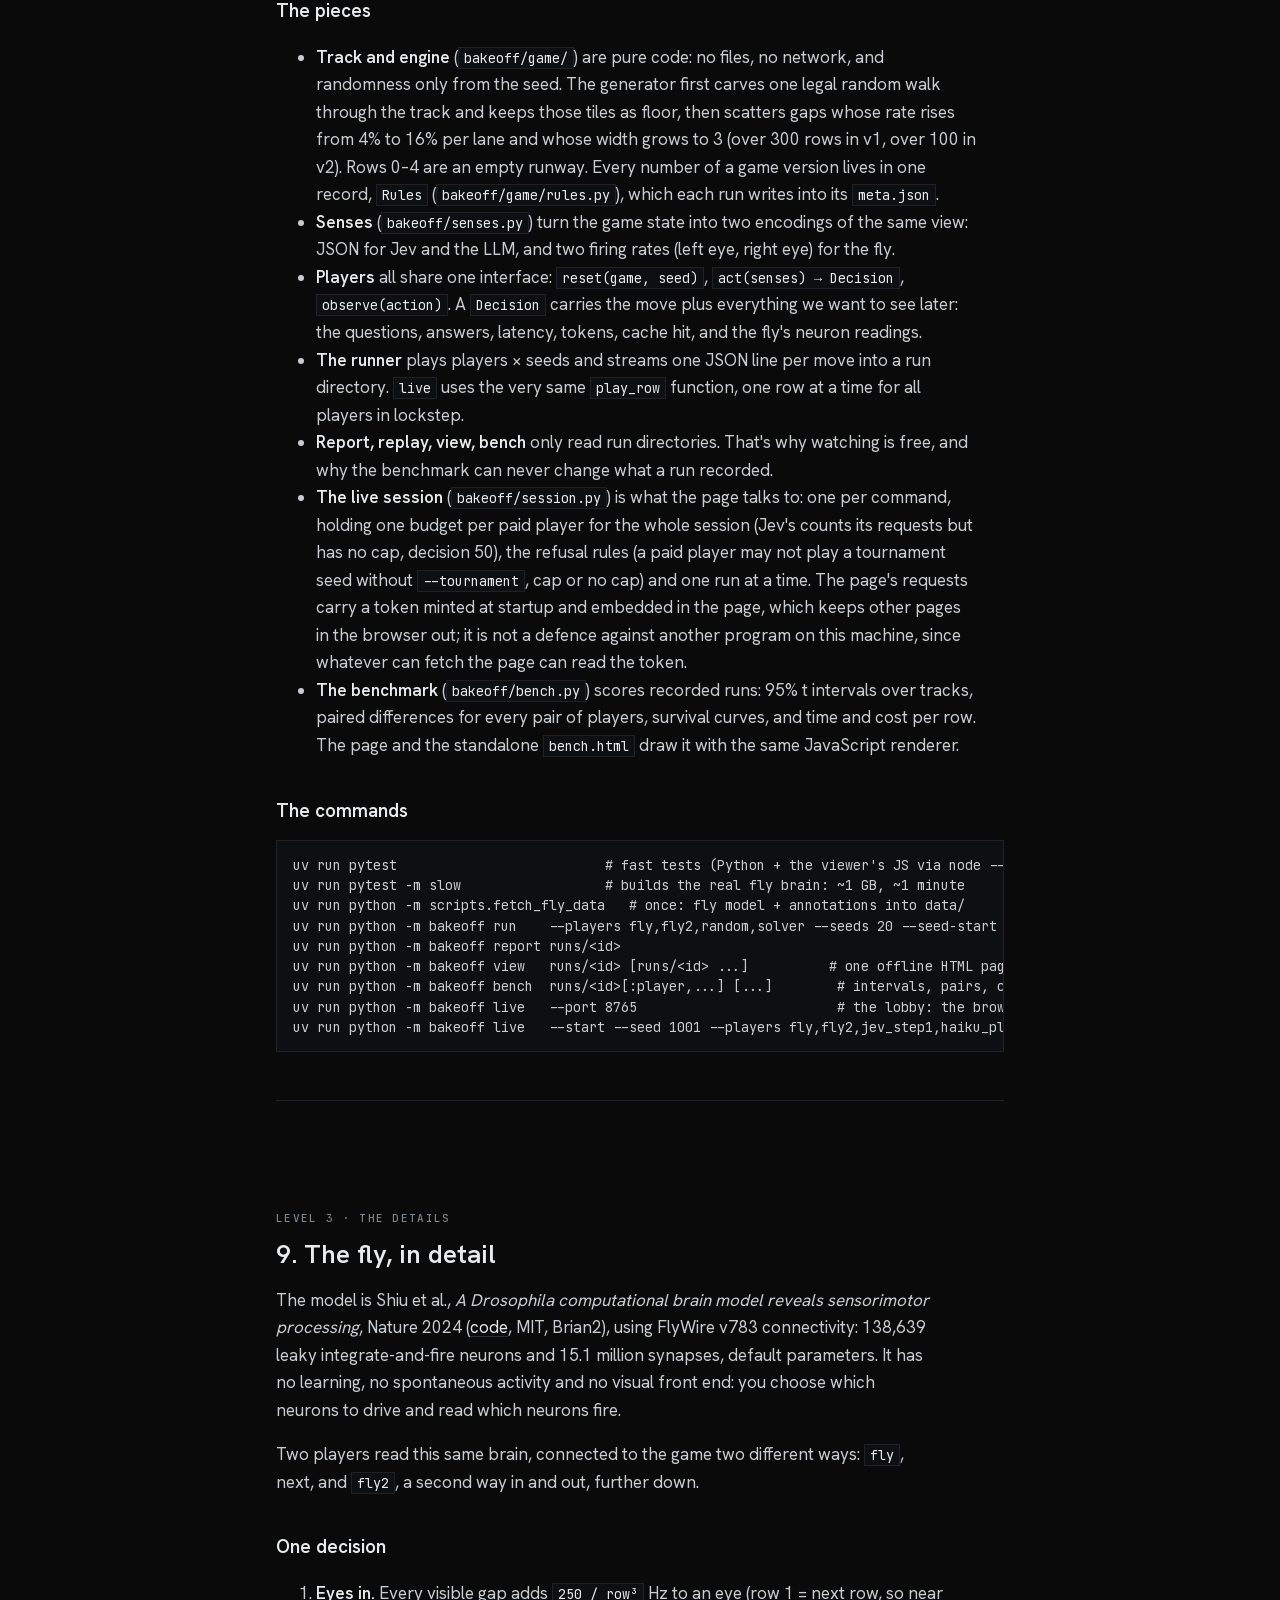
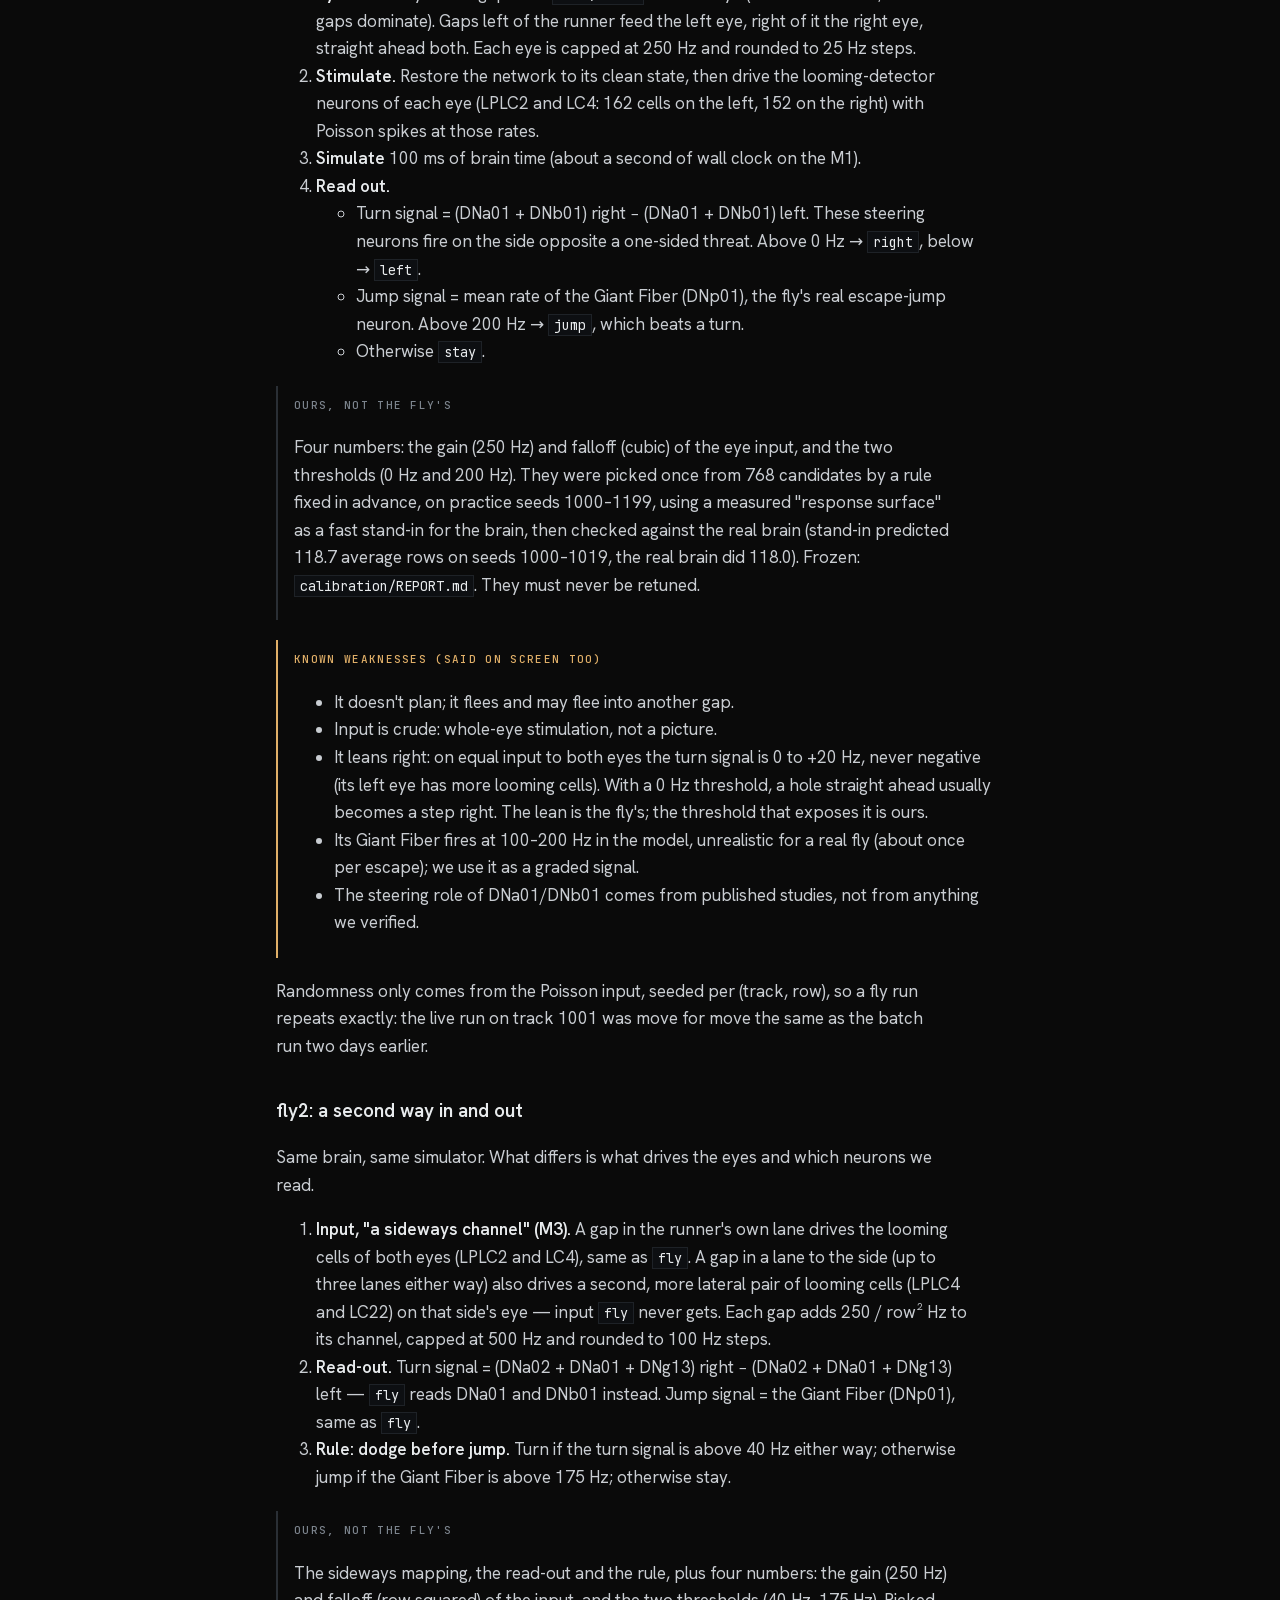
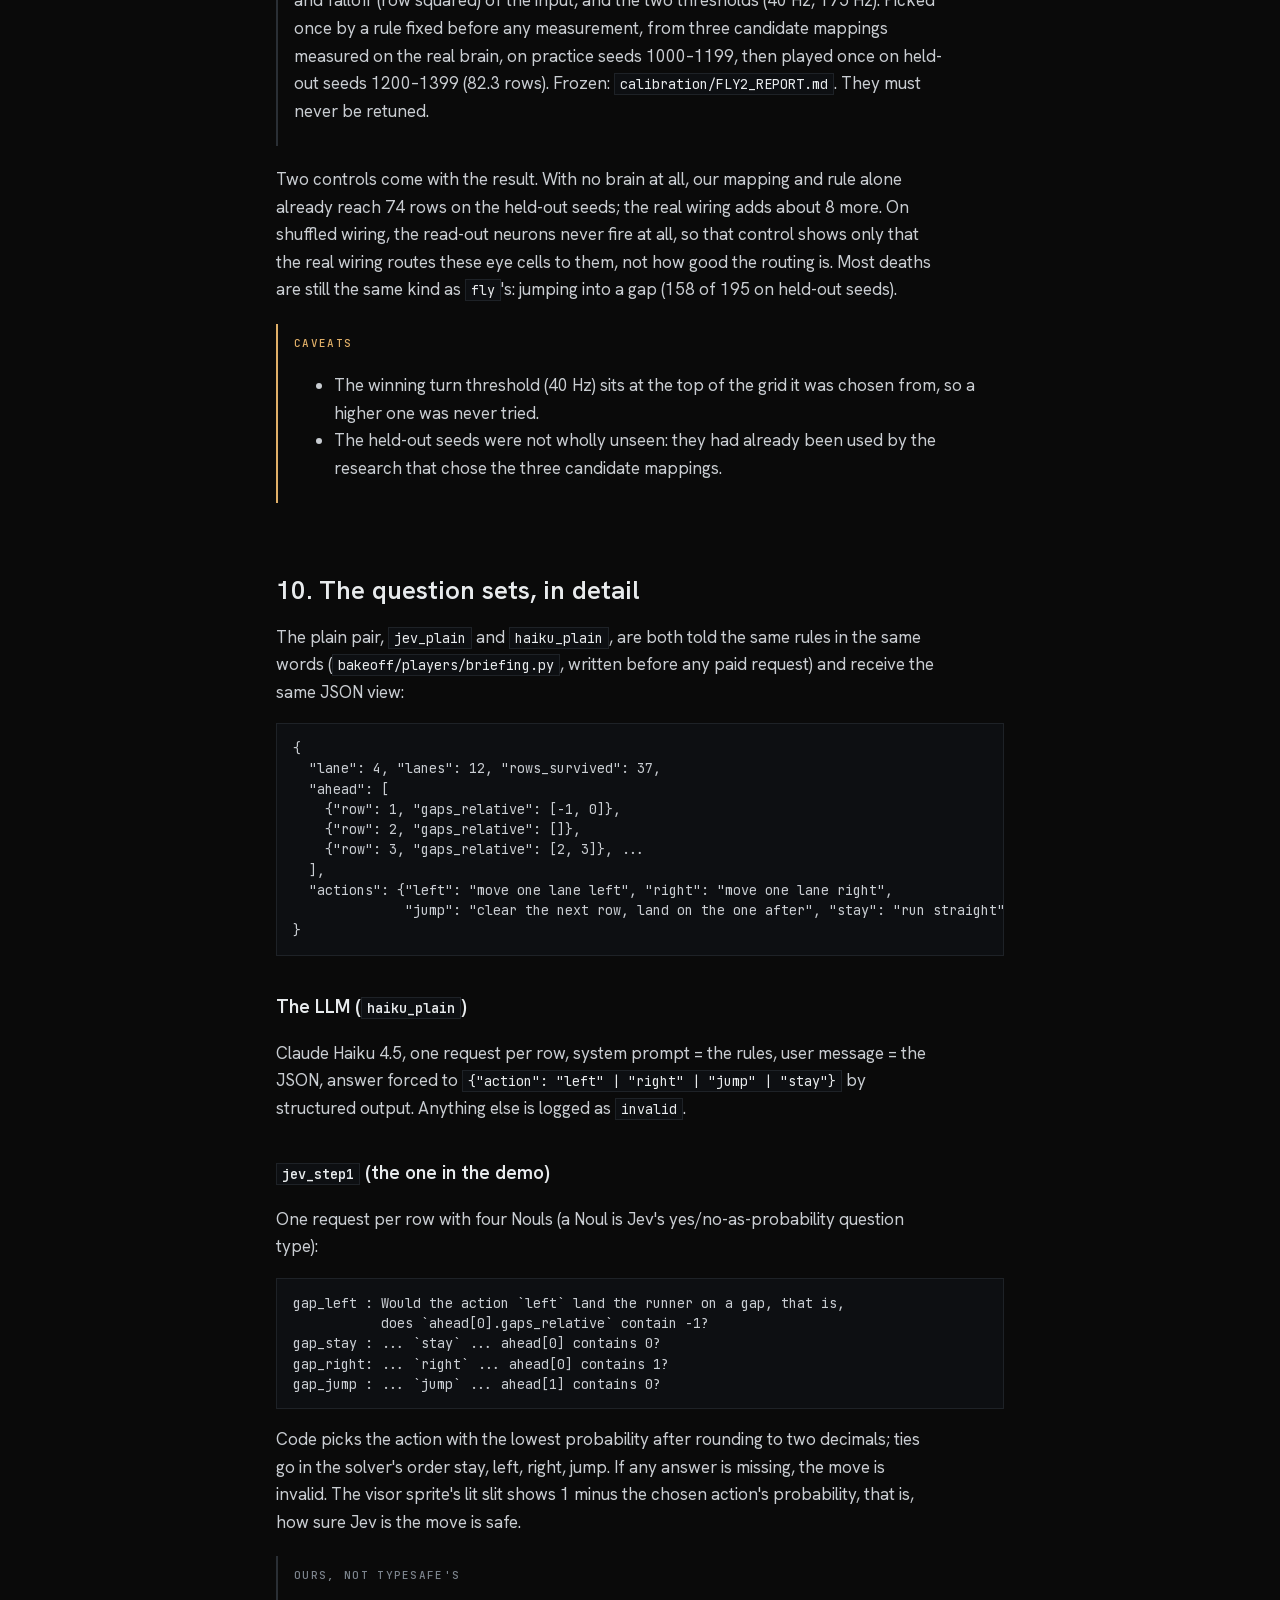
==== commit 26522be8: "docs: what the track select really says of Jev; PR #12 is merged PR #12 review: the track select's l" ====
--- a/docs/EXPLAINER.html
+++ b/docs/EXPLAINER.html
@@ -311,7 +311,7 @@
 <pre><code>uv run python -m bakeoff live --port 8765</code></pre>
 <p>This opens Brain Run on your own machine and prints its address. In the browser you choose your runners on the
 character select, pick the track on the track select, and the page tells you what the run would cost at worst
-before you press RUN (a lineup that can spend asks to CONFIRM first); the command keeps the
+before you press RUN (a lineup that can spend asks to CONFIRM first, unless Jev's is its only spending); the command keeps the
 ceiling, so nothing the page sends can spend more than the cap you started it with (the default cap is 0, which
 replays cached answers and spends nothing; Jev has no cap since decision 50, because its requests cost you
 nothing, and they are still counted and priced). Press RUN and the tunnel fills in real time; when it ends, the
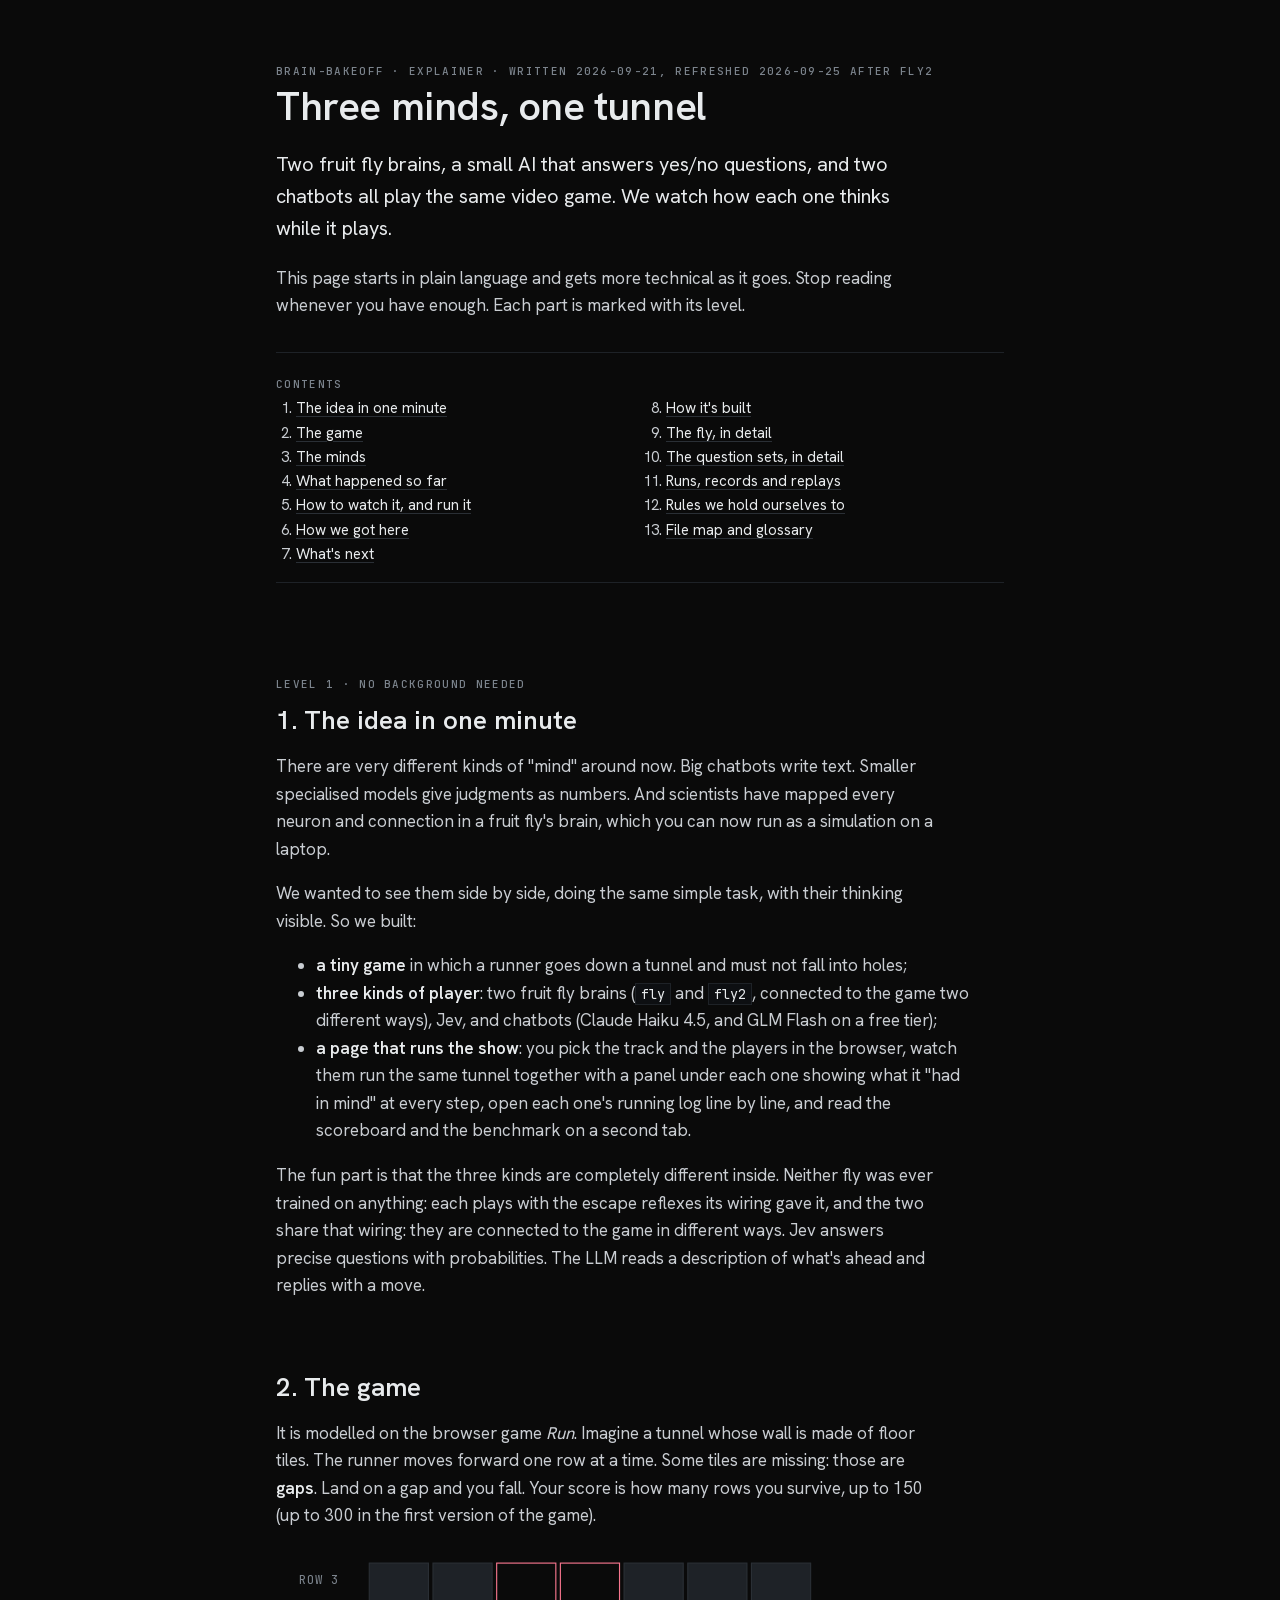
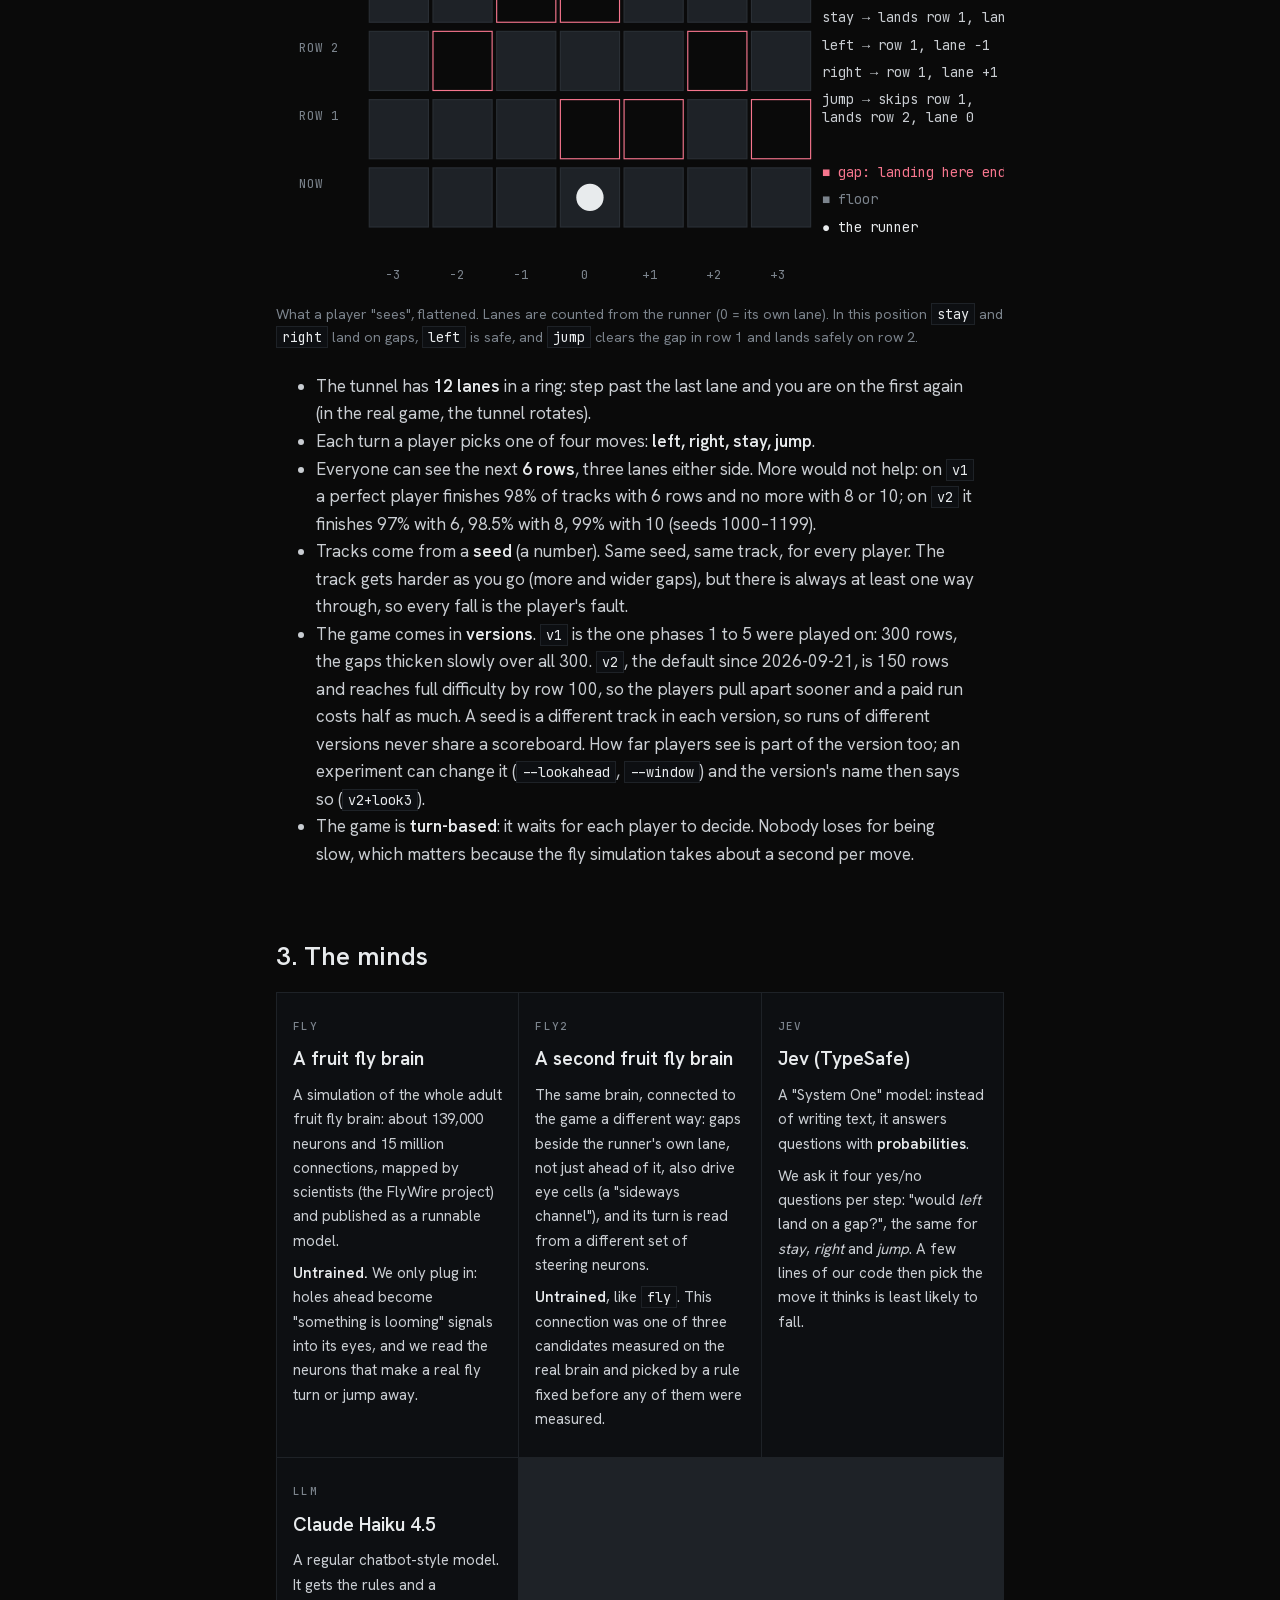
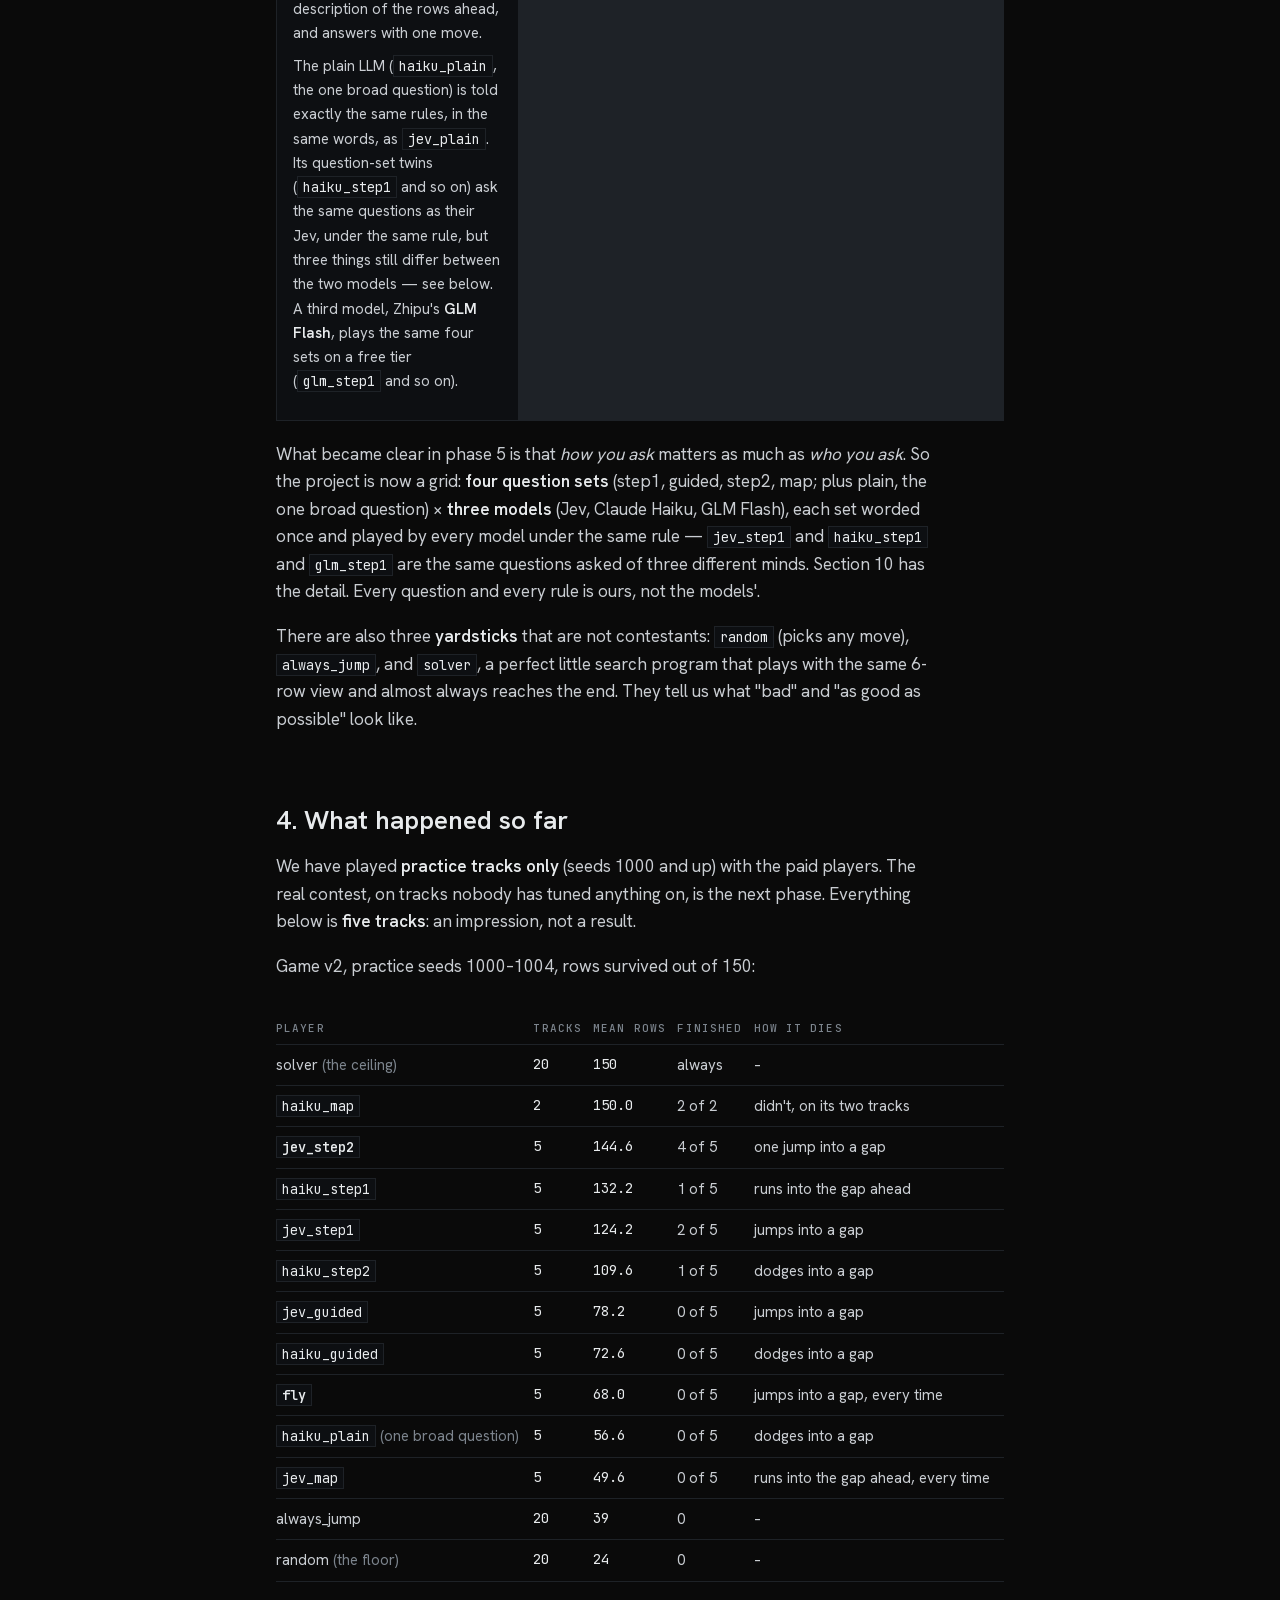
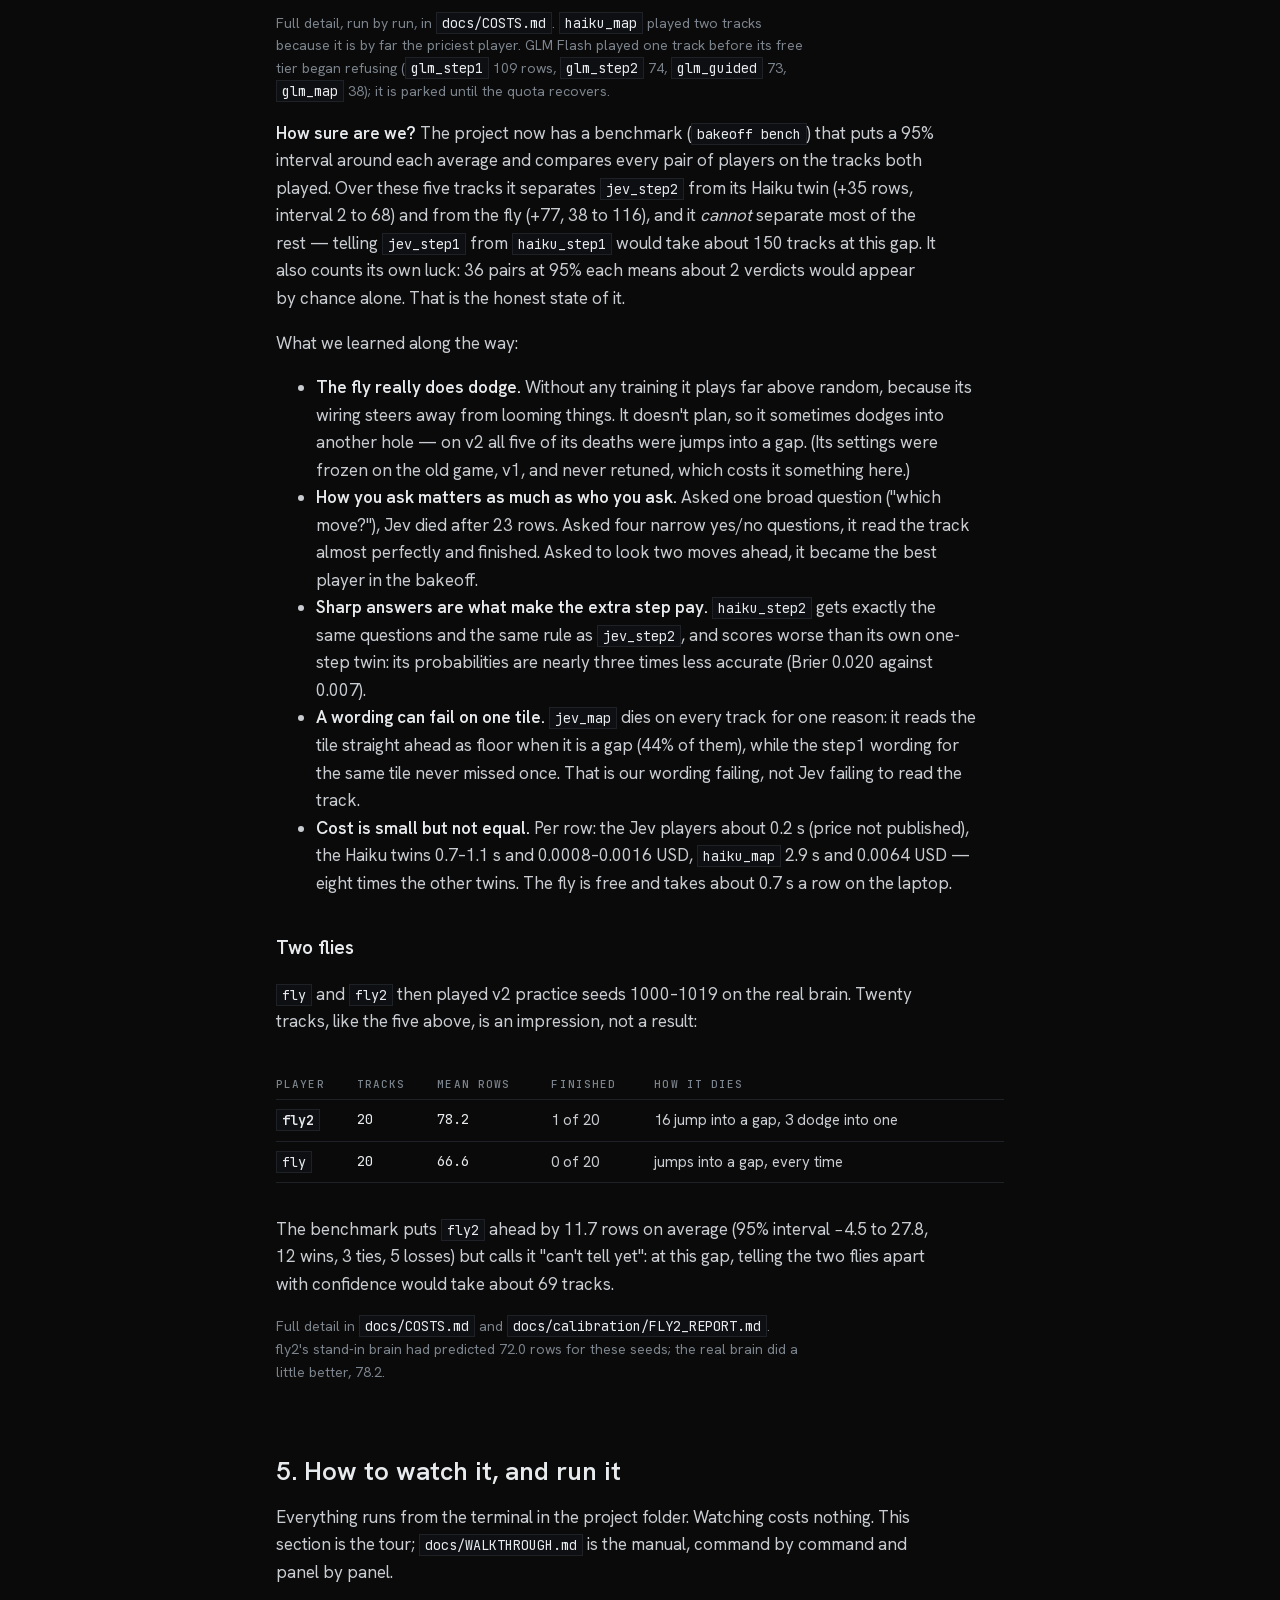
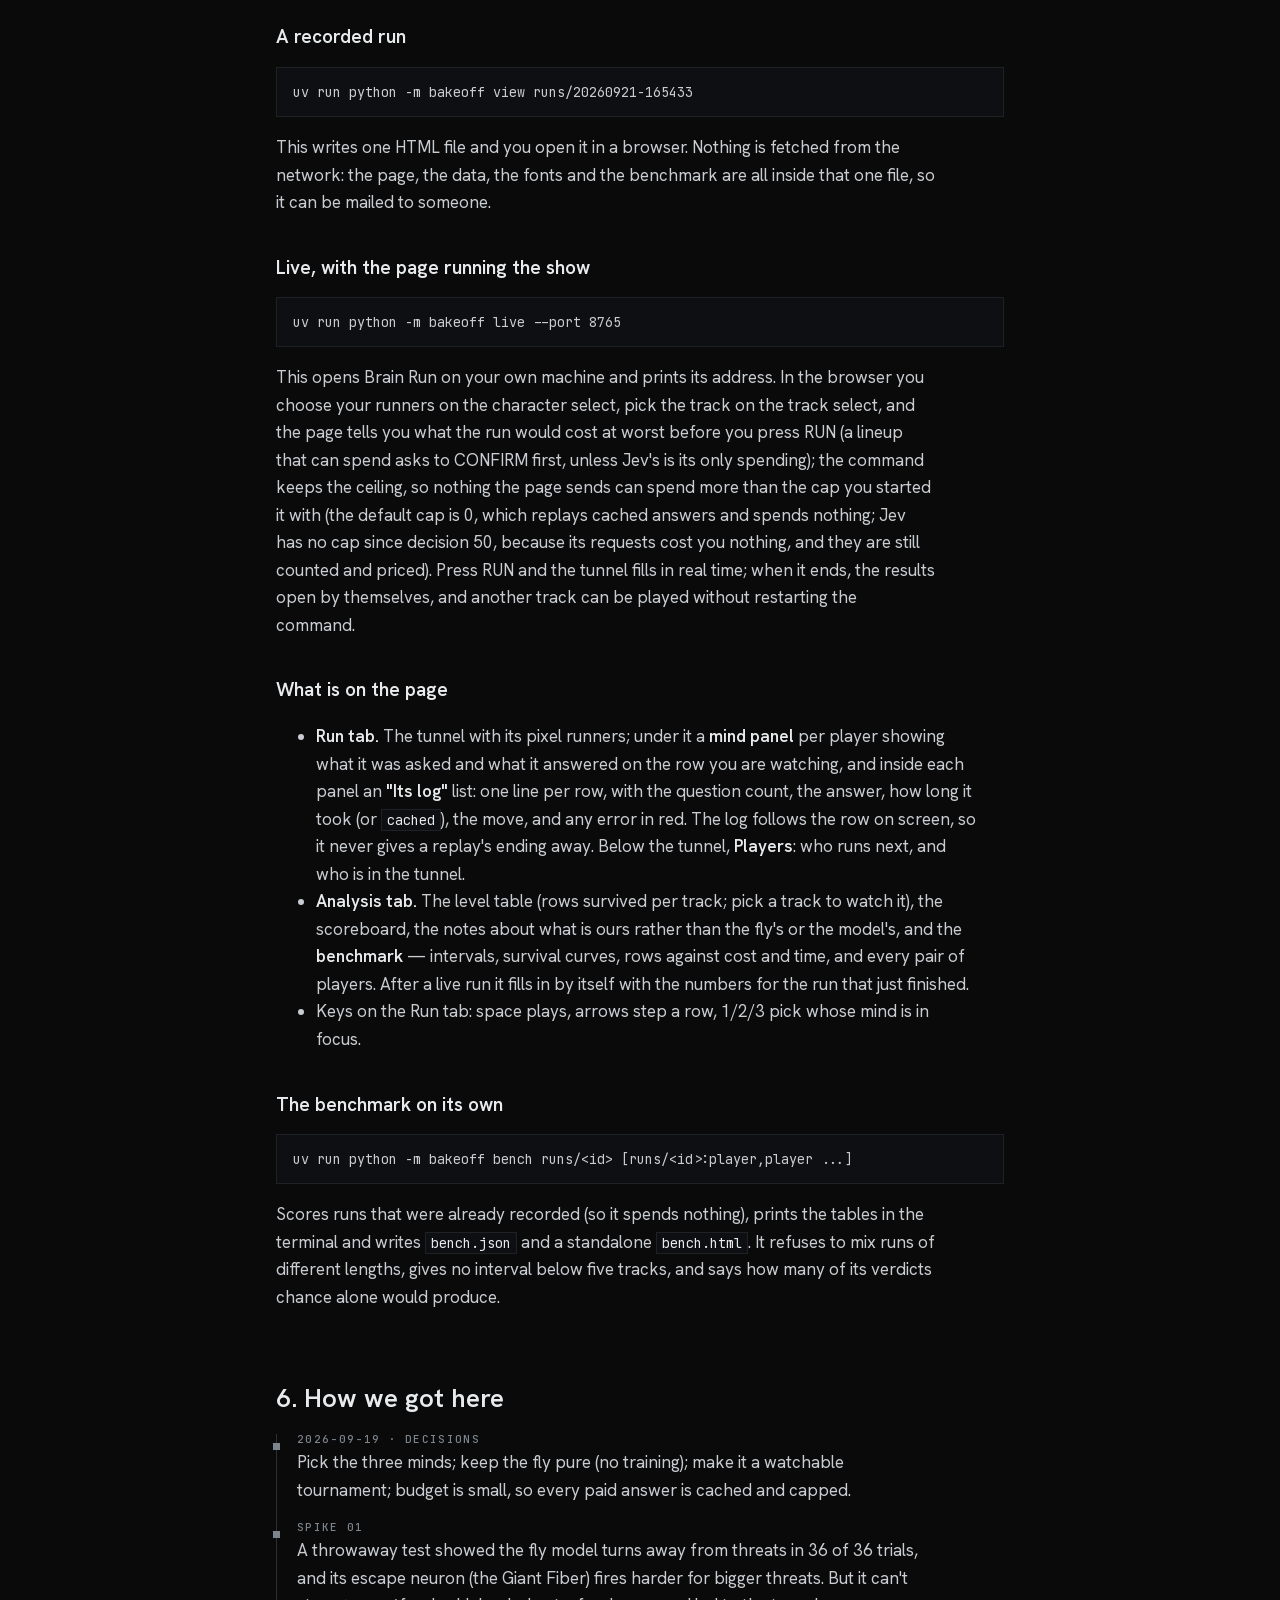
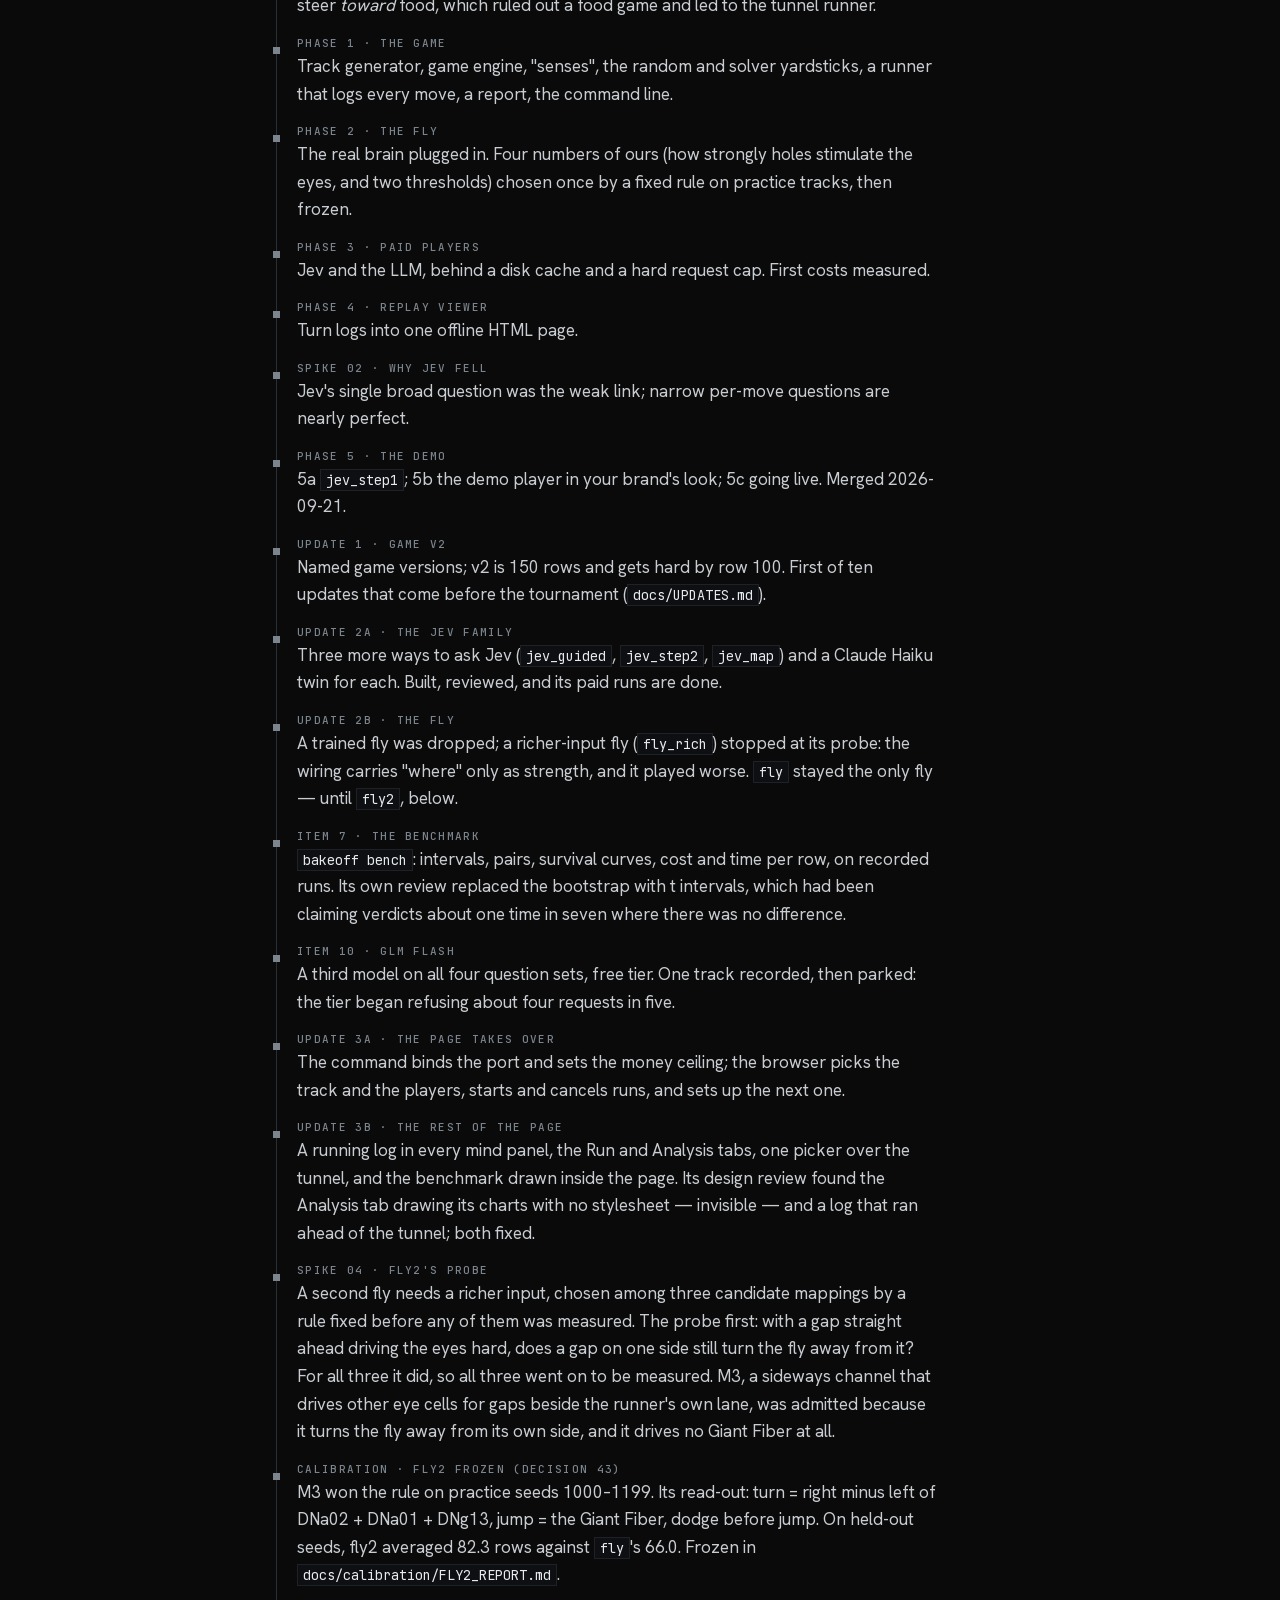
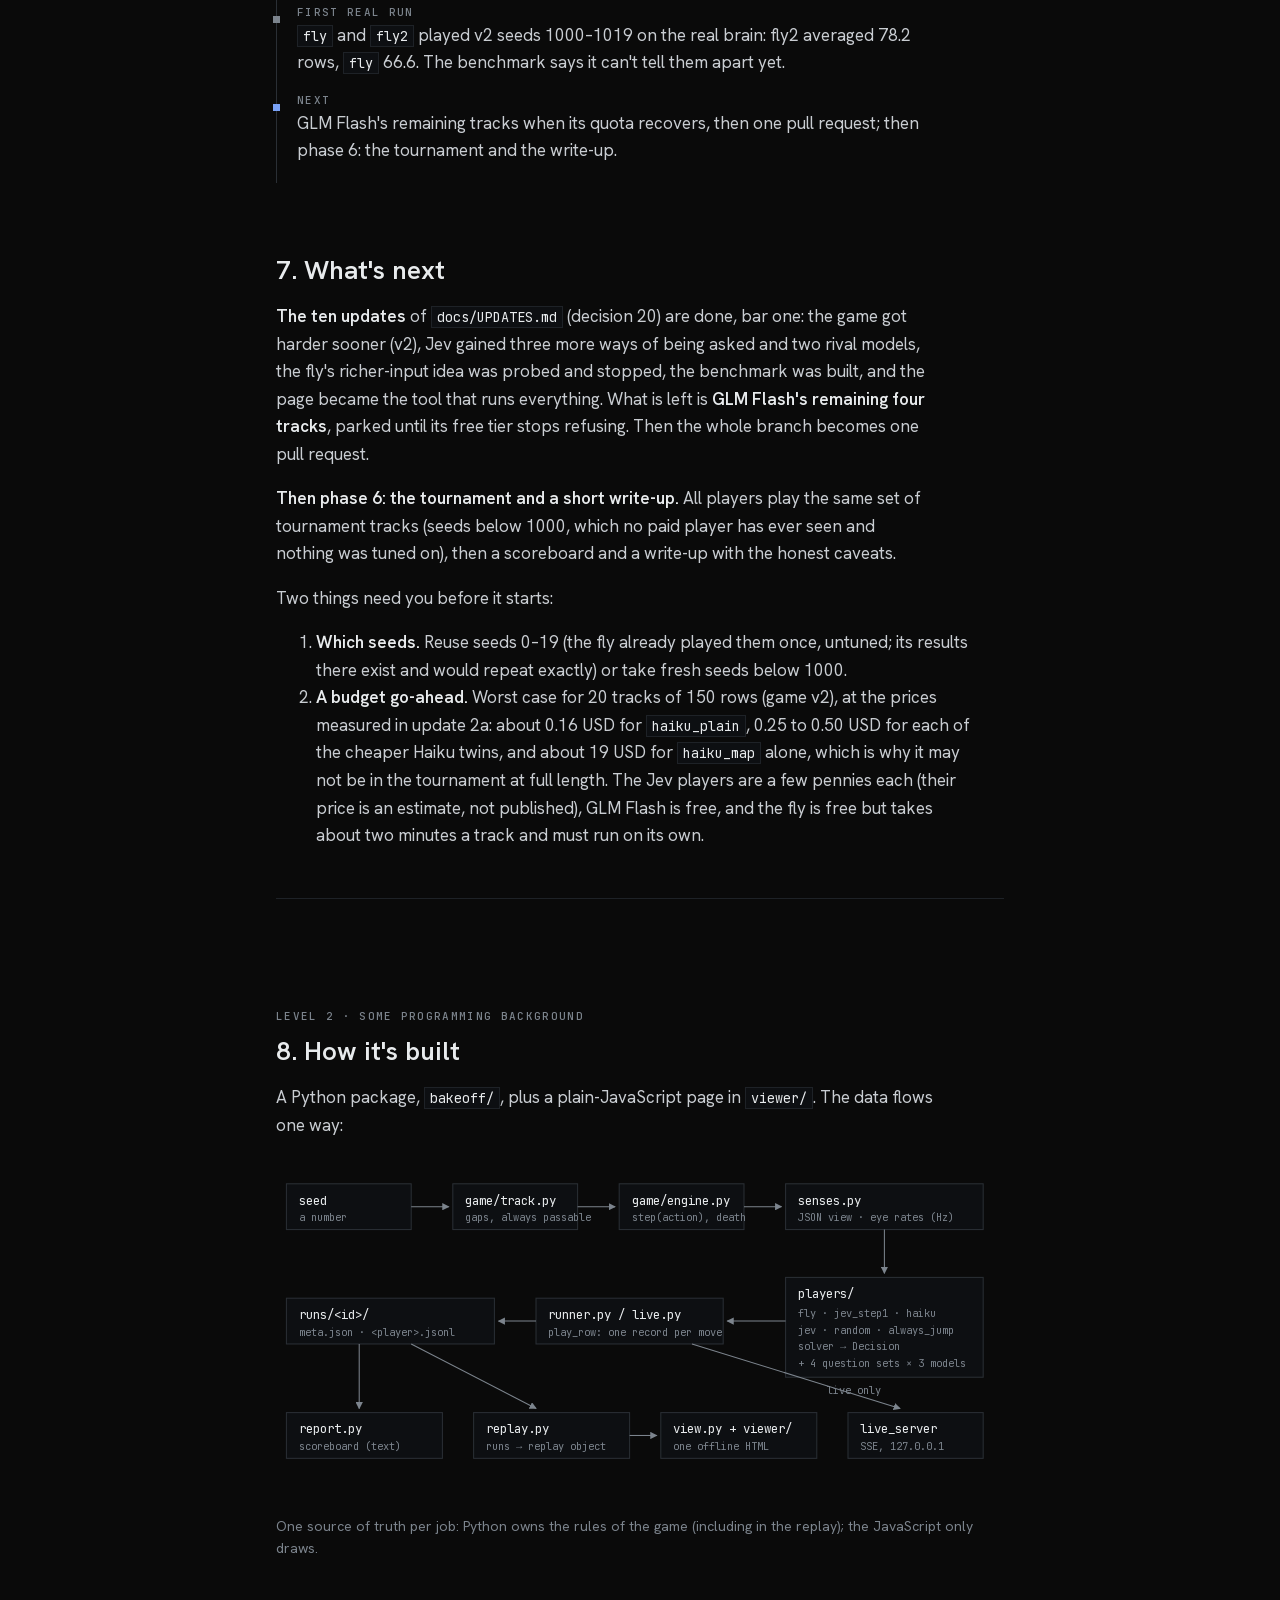
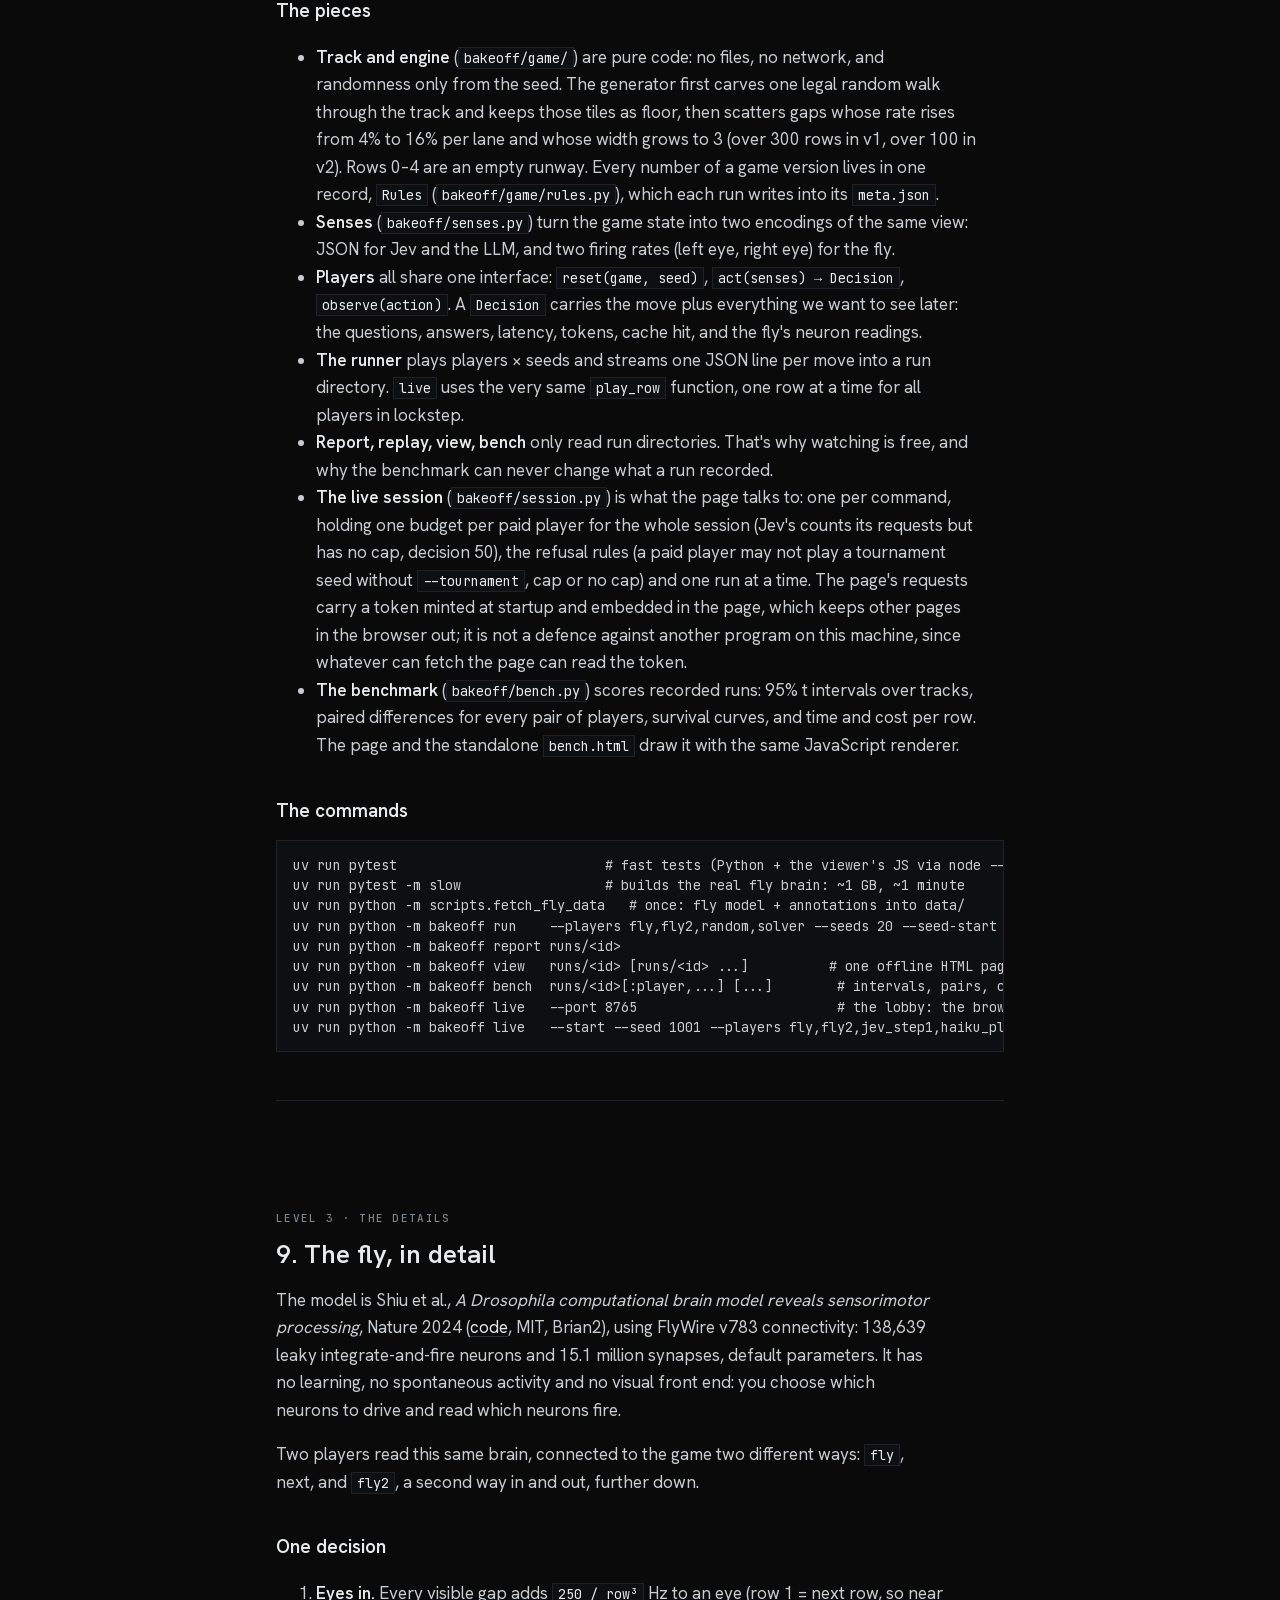
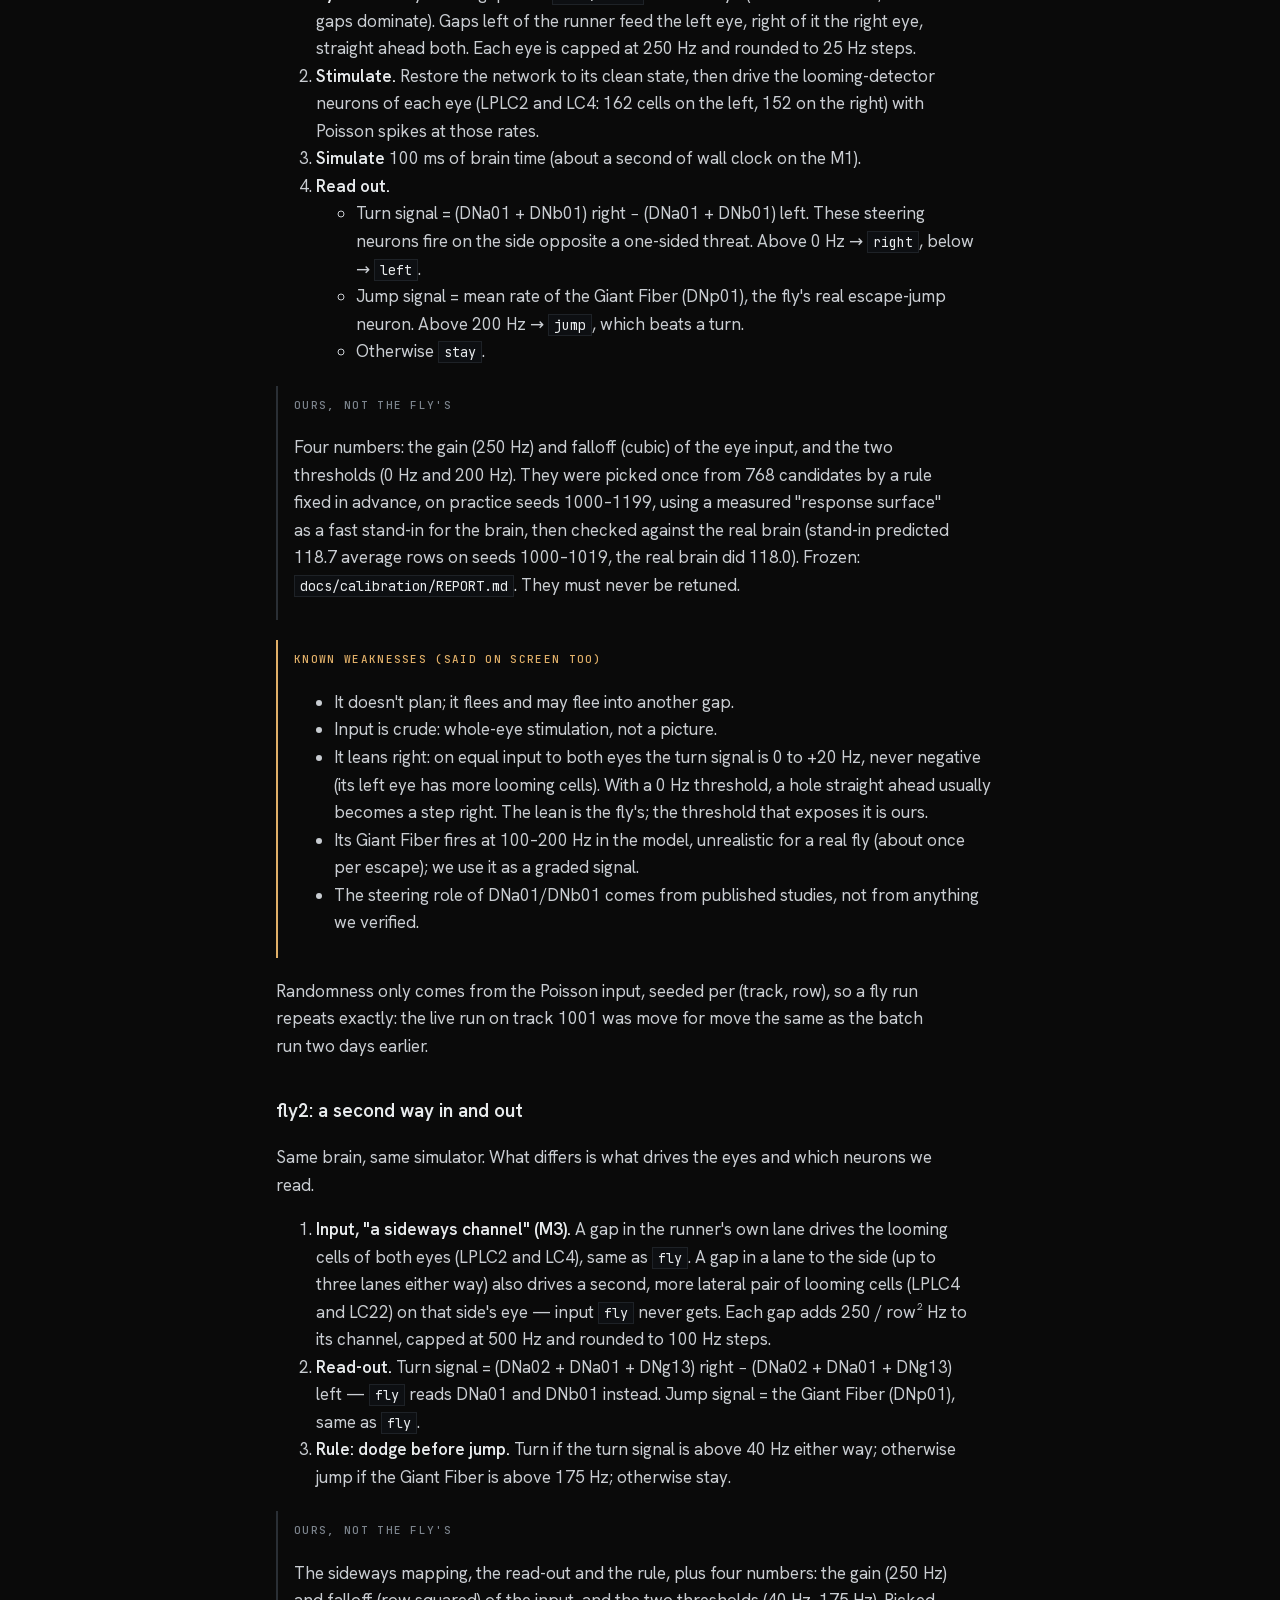
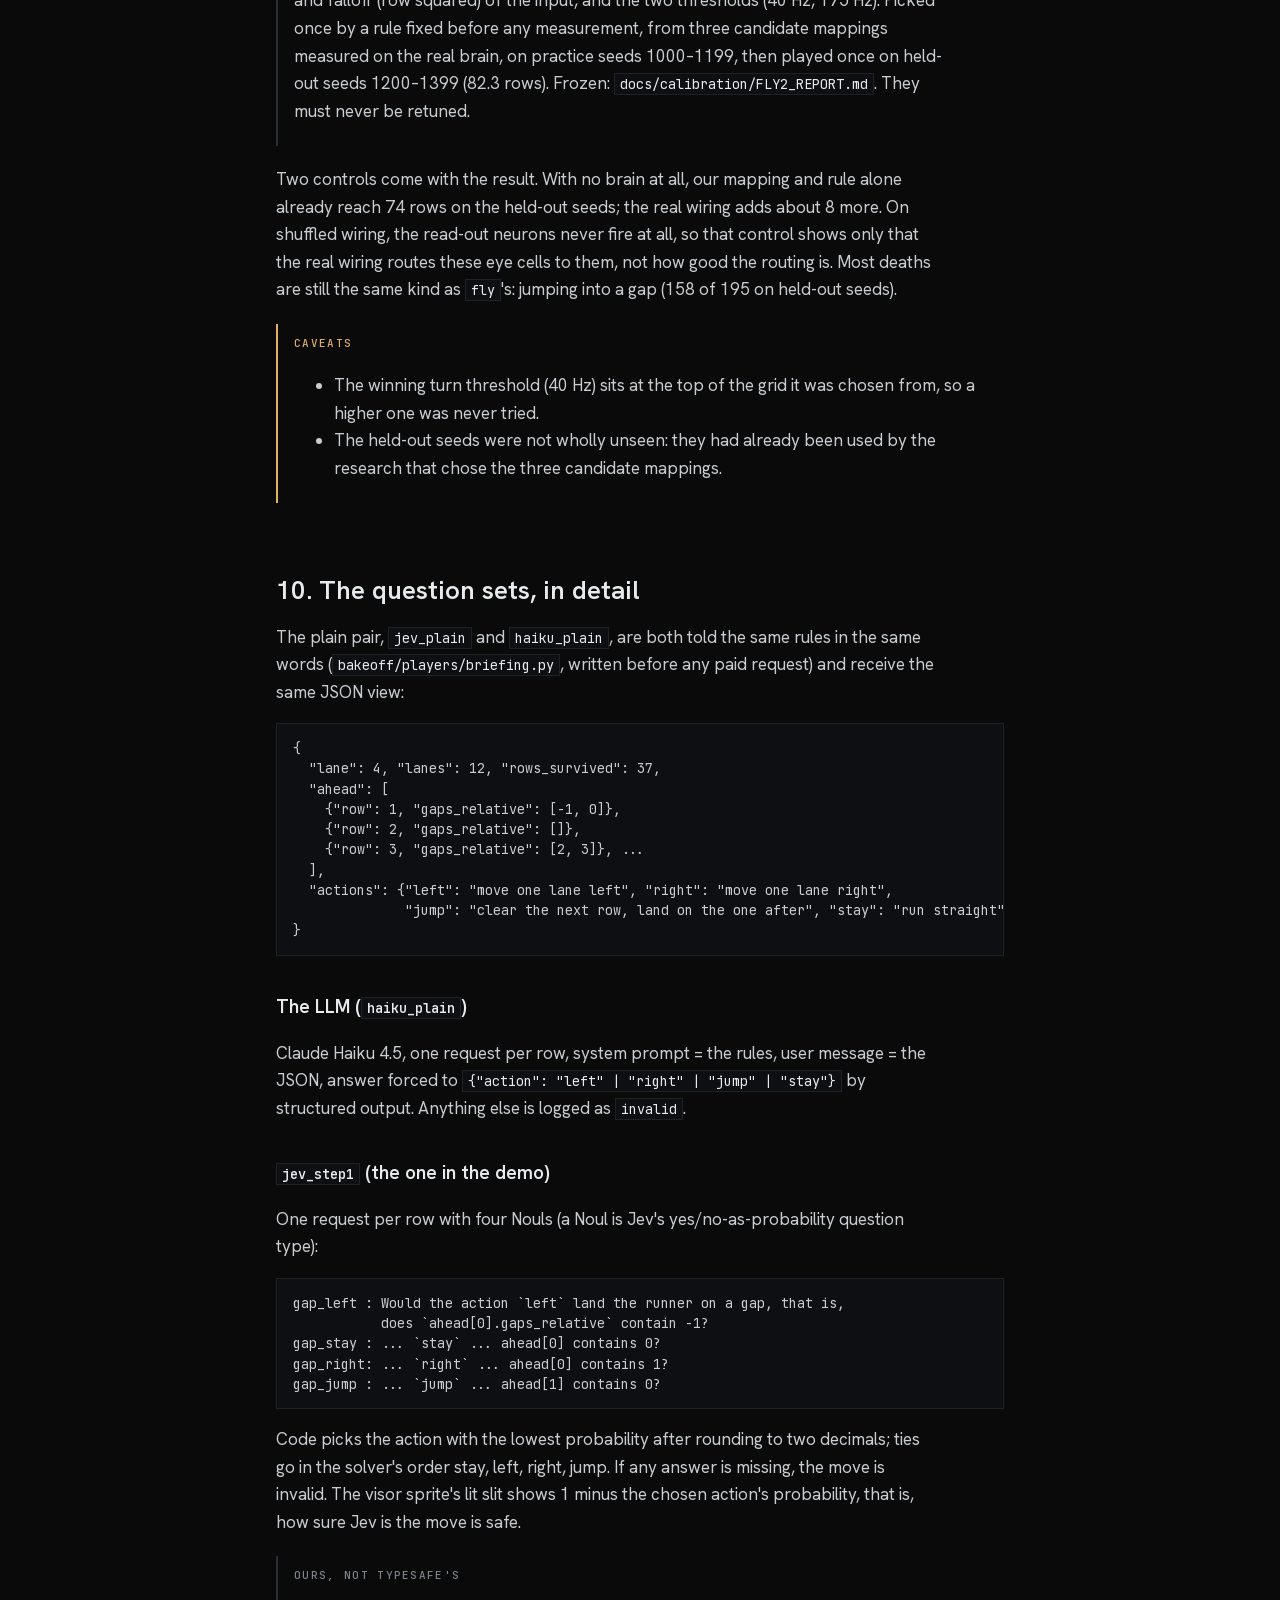
==== commit 9db31cdc: "Move calibration/ and spikes/ under docs/, paths updated (historical specs and plans left as written" ====
--- a/docs/EXPLAINER.html
+++ b/docs/EXPLAINER.html
@@ -294,7 +294,7 @@
 3 ties, 5 losses) but calls it "can't tell yet": at this gap, telling the two flies apart with confidence would
 take about 69 tracks.</p>
 <p style="font-size:14px;color:var(--muted)">Full detail in <code>docs/COSTS.md</code> and
-<code>calibration/FLY2_REPORT.md</code>. fly2's stand-in brain had predicted 72.0 rows for these seeds; the real
+<code>docs/calibration/FLY2_REPORT.md</code>. fly2's stand-in brain had predicted 72.0 rows for these seeds; the real
 brain did a little better, 78.2.</p>
 
 <h2 id="watch">5. How to watch it, and run it</h2>
@@ -384,7 +384,7 @@
   <li><span class="label">Calibration · fly2 frozen (decision 43)</span>M3 won the rule on practice seeds
   1000&ndash;1199. Its read-out: turn = right minus left of DNa02 + DNa01 + DNg13, jump = the Giant Fiber, dodge
   before jump. On held-out seeds, fly2 averaged 82.3 rows against <code>fly</code>'s 66.0. Frozen in
-  <code>calibration/FLY2_REPORT.md</code>.</li>
+  <code>docs/calibration/FLY2_REPORT.md</code>.</li>
   <li><span class="label">First real run</span><code>fly</code> and <code>fly2</code> played v2 seeds
   1000&ndash;1019 on the real brain: fly2 averaged 78.2 rows, <code>fly</code> 66.6. The benchmark says it can't
   tell them apart yet.</li>
@@ -544,7 +544,7 @@
 200 Hz). They were picked once from 768 candidates by a rule fixed in advance, on practice seeds 1000–1199, using a
 measured "response surface" as a fast stand-in for the brain, then checked against the real brain (stand-in
 predicted 118.7 average rows on seeds 1000–1019, the real brain did 118.0). Frozen:
-<code>calibration/REPORT.md</code>. They must never be retuned.</p>
+<code>docs/calibration/REPORT.md</code>. They must never be retuned.</p>
 </div>
 
 <div class="note">
@@ -584,7 +584,7 @@
 <p>The sideways mapping, the read-out and the rule, plus four numbers: the gain (250 Hz) and falloff (row
 squared) of the input, and the two thresholds (40 Hz, 175 Hz). Picked once by a rule fixed before any
 measurement, from three candidate mappings measured on the real brain, on practice seeds 1000&ndash;1199, then
-played once on held-out seeds 1200&ndash;1399 (82.3 rows). Frozen: <code>calibration/FLY2_REPORT.md</code>. They
+played once on held-out seeds 1200&ndash;1399 (82.3 rows). Frozen: <code>docs/calibration/FLY2_REPORT.md</code>. They
 must never be retuned.</p>
 </div>
 
@@ -692,7 +692,9 @@
 
 <p>A run directory (<code>runs/&lt;timestamp&gt;/</code>) holds <code>meta.json</code> (status, git commit, arguments,
 model ids, fly constants) and one <code>&lt;player&gt;.jsonl</code> file with one line per move. Status goes
-<code>running → completed | aborted | budget_exhausted | interrupted</code>.</p>
+<code>running → completed | aborted | budget_exhausted | interrupted</code>. A player that reaches its cap or whose
+provider keeps failing drops out and the others play on; <code>meta.json</code> names it under <code>stopped</code>,
+and the run ends <code>aborted</code> or <code>budget_exhausted</code> only when every player stopped.</p>
 
 <p>Each record mixes two moments: what the player saw when deciding (<code>row, lane, senses, looming,
 questions</code>) and what happened after (<code>answers, chosen_action, executed_action, solver_action, alive,
@@ -755,7 +757,7 @@
     <tr><td><code>bakeoff/bench.py</code></td><td>the benchmark: intervals, pairs, survival, cost and time per row</td></tr>
     <tr><td><code>bakeoff/session.py</code></td><td>the live session: the ceiling, the refusal rules, one run at a time</td></tr>
     <tr><td><code>viewer/</code></td><td>the demo player (plain JS, no build step) and its tests</td></tr>
-    <tr><td><code>calibration/</code></td><td>the fly's frozen tuning and first scoreboard</td></tr>
+    <tr><td><code>docs/calibration/</code></td><td>the fly's frozen tuning and first scoreboard</td></tr>
     <tr><td><code>docs/DECISIONS.md</code></td><td>every decision, in order</td></tr>
     <tr><td><code>docs/NEXT.md</code></td><td>where things stand and what comes next</td></tr>
     <tr><td><code>docs/UPDATES.md</code></td><td>the ten updates between phase 5 and the tournament</td></tr>
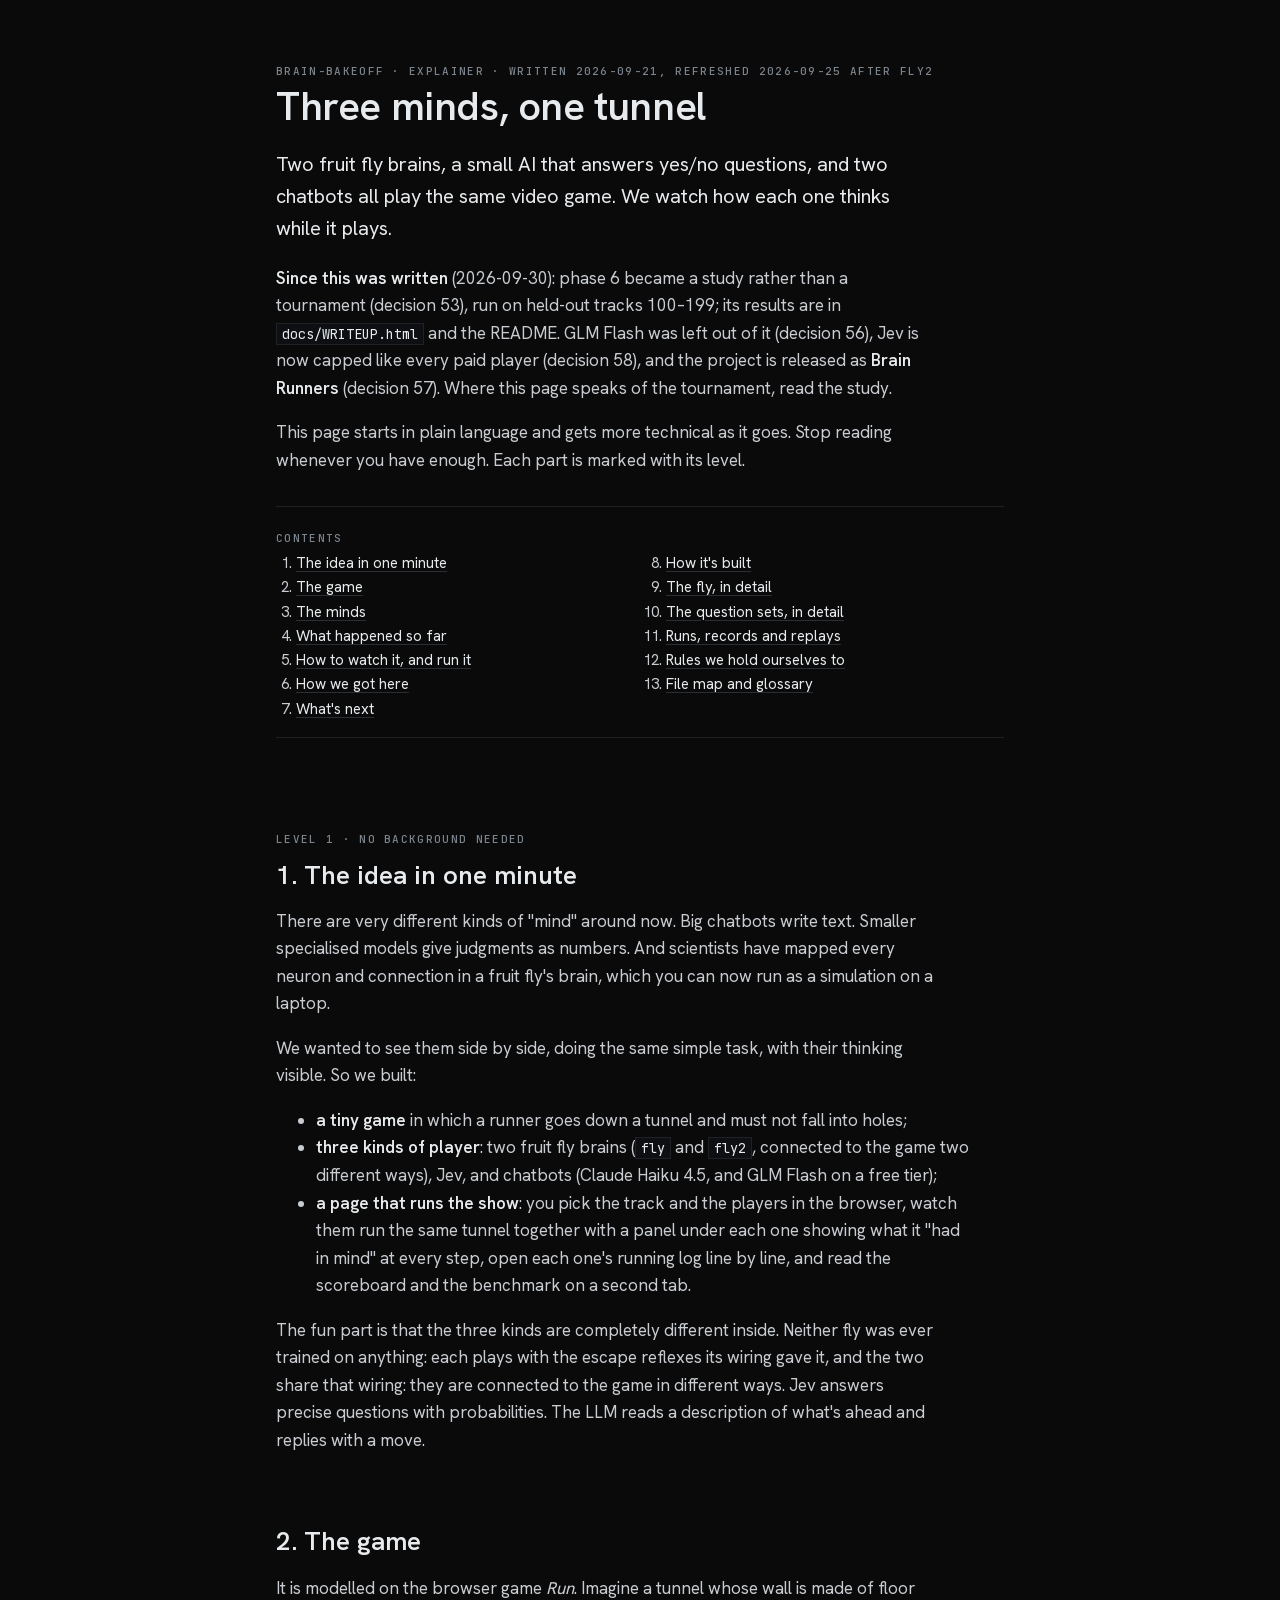
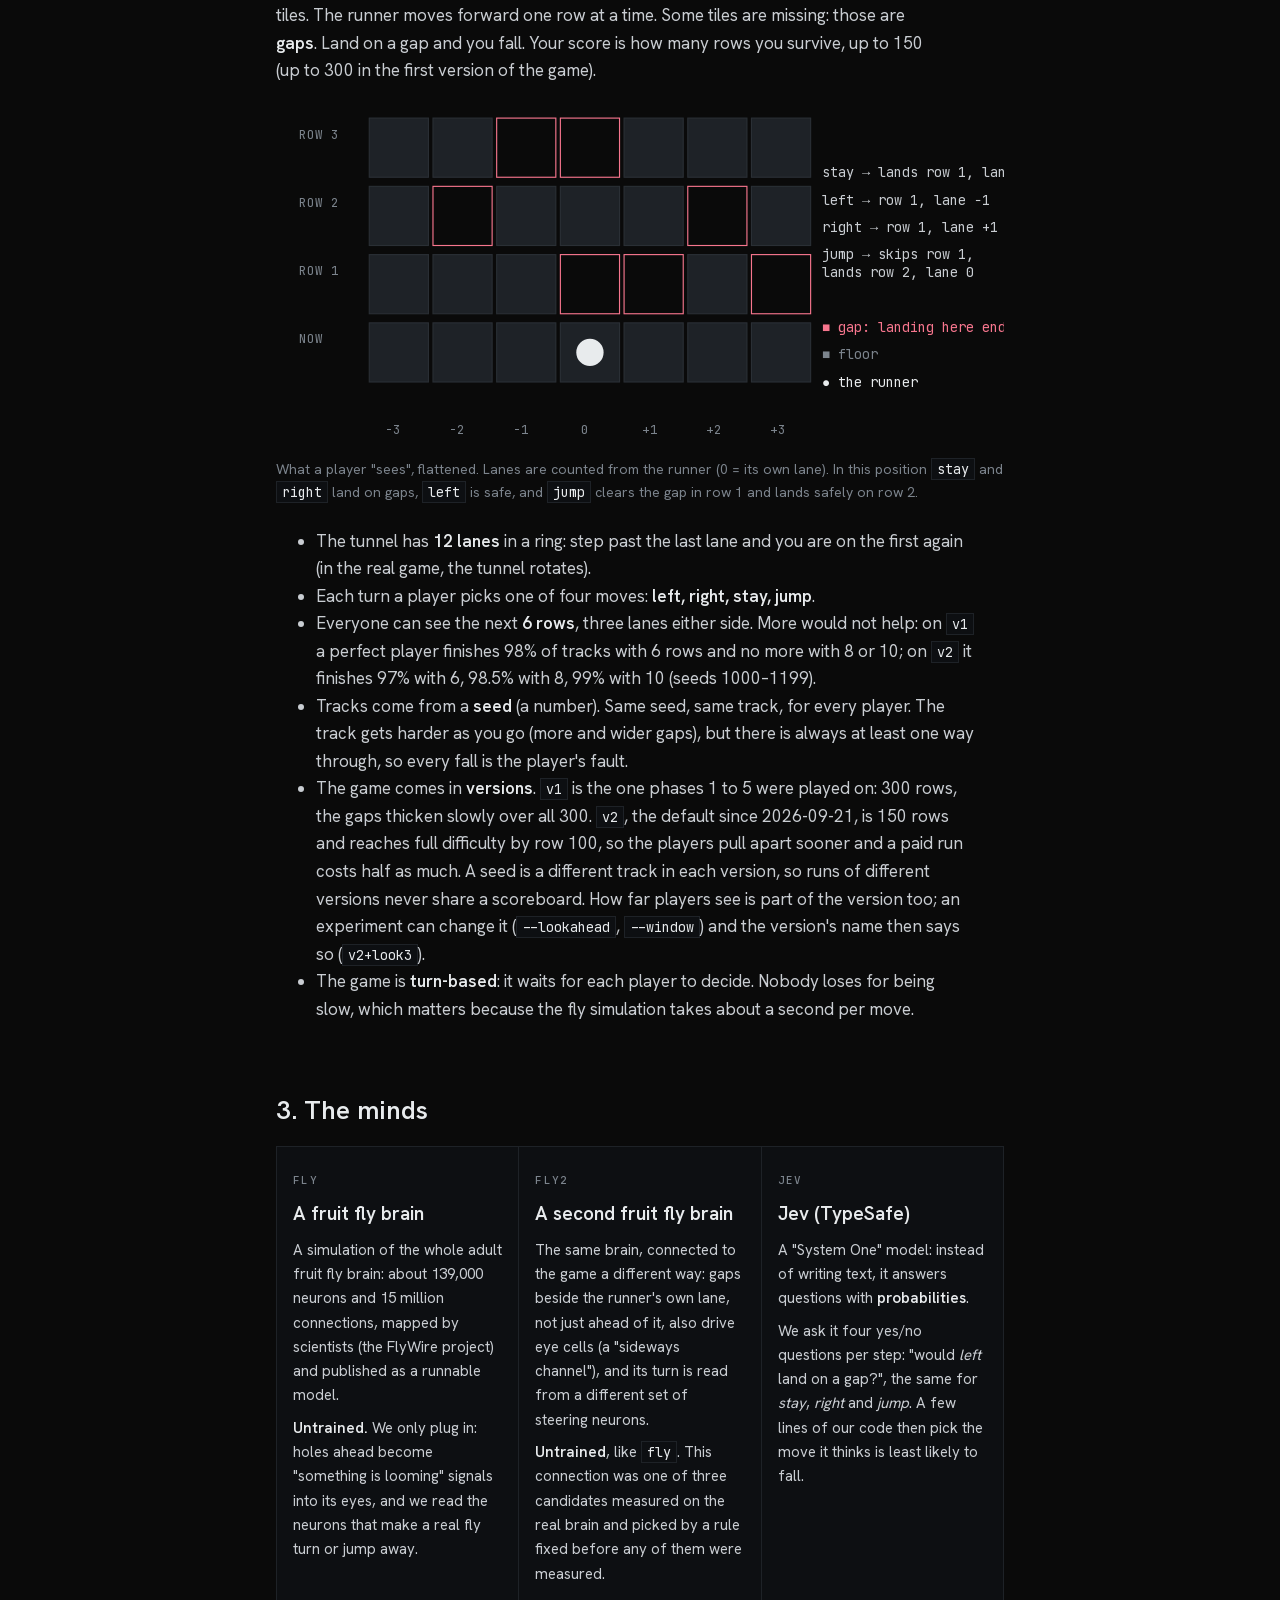
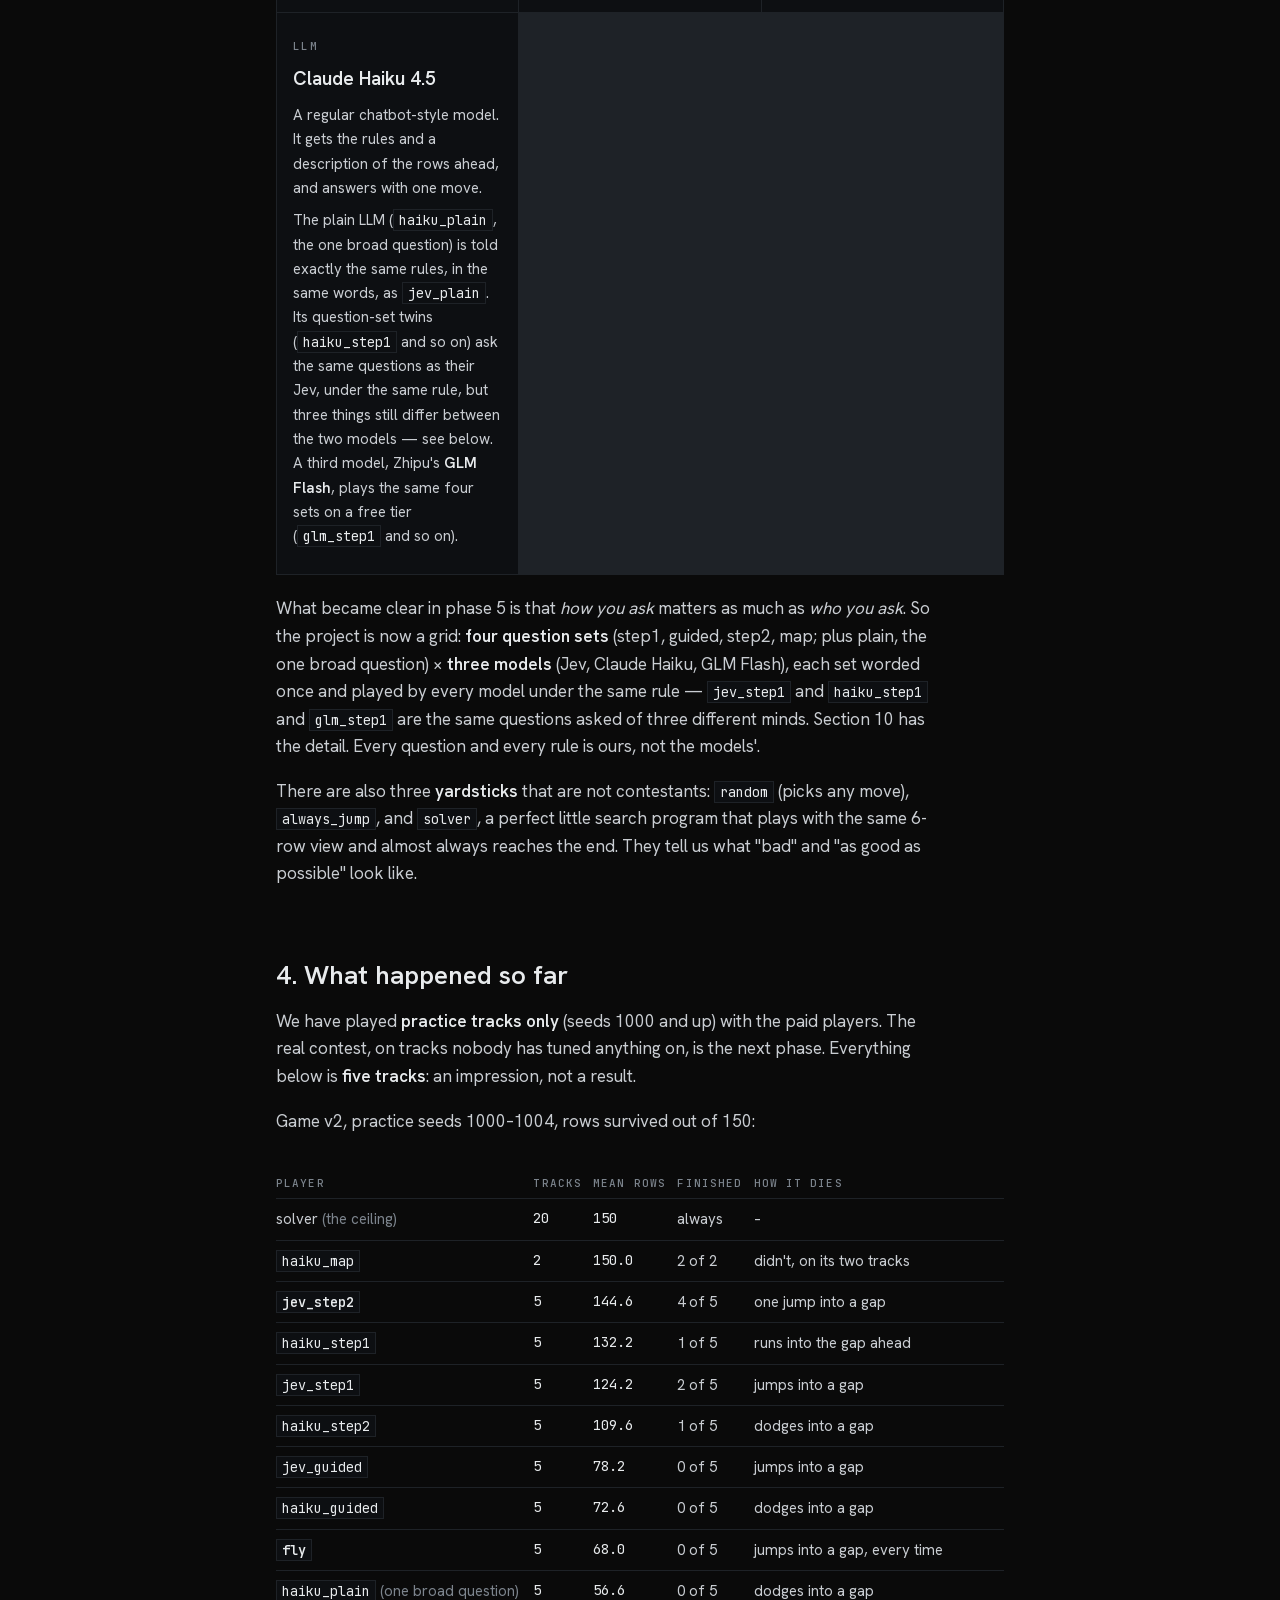
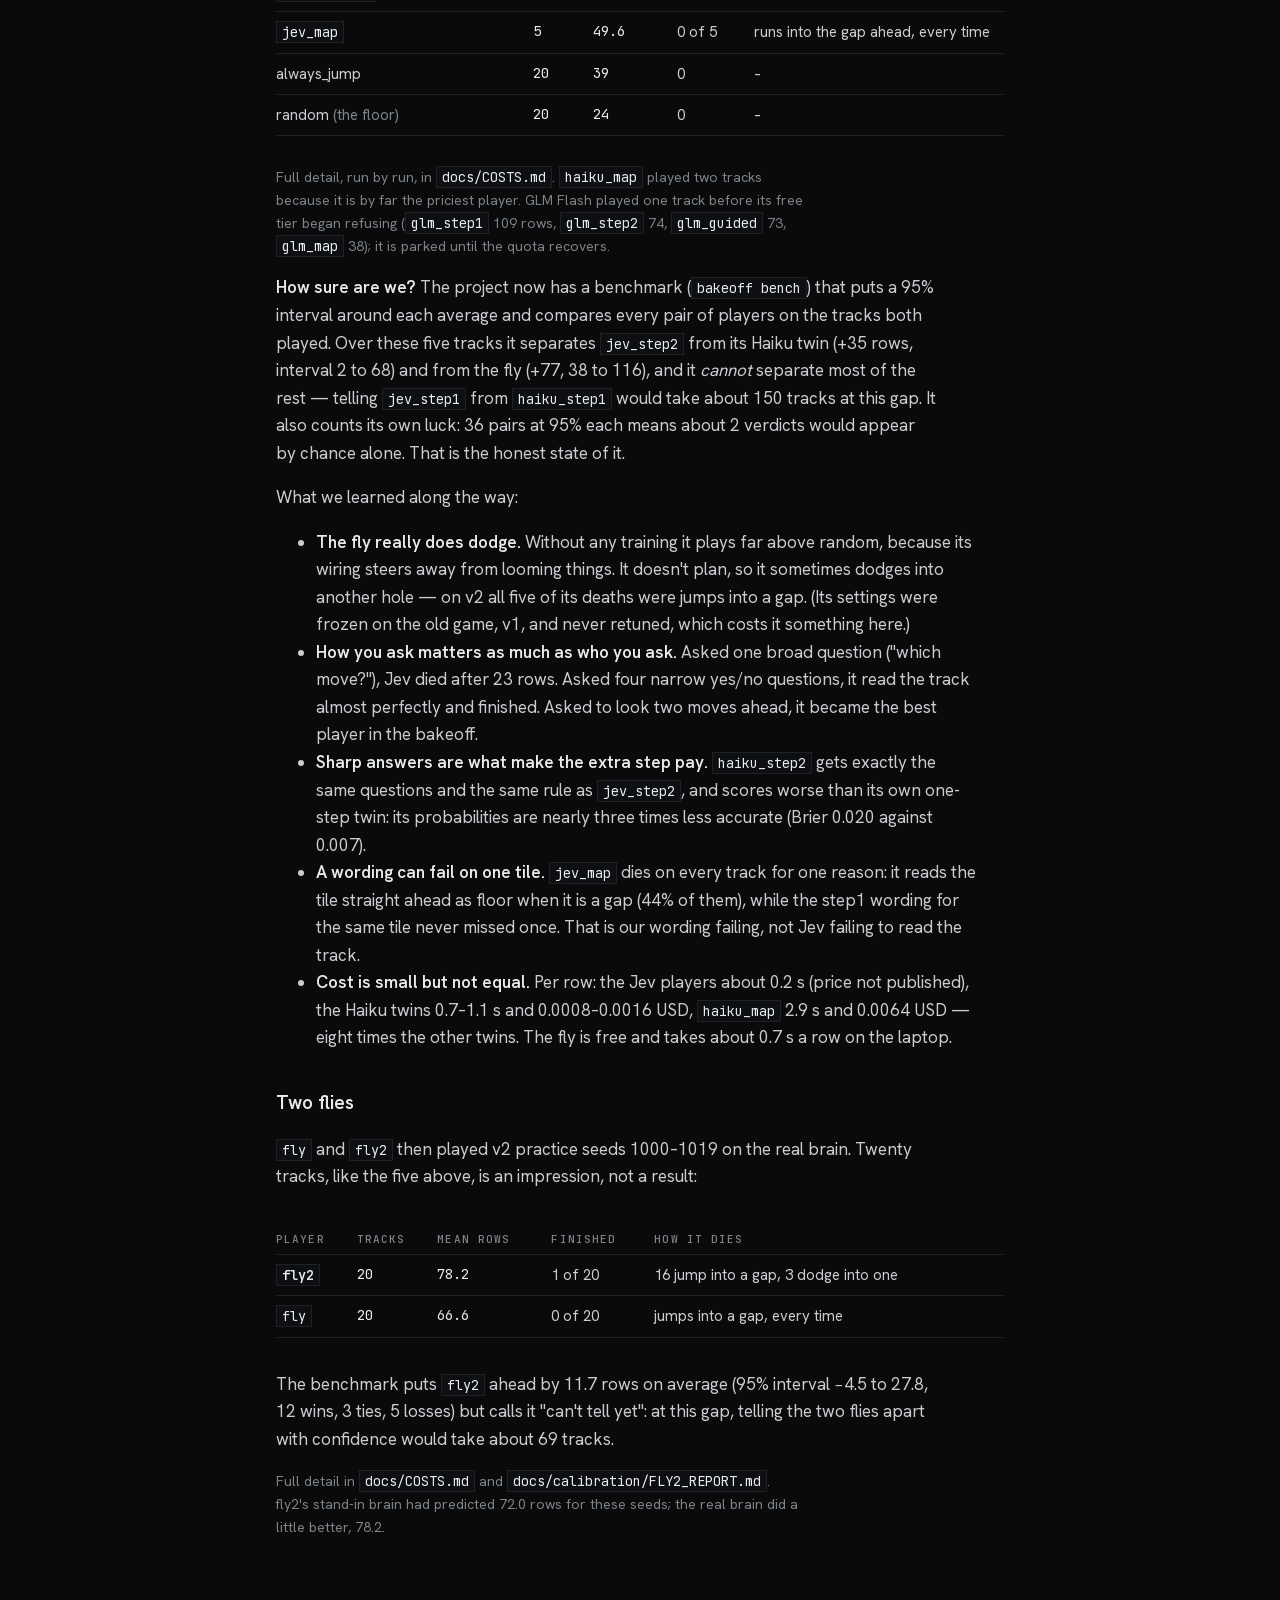
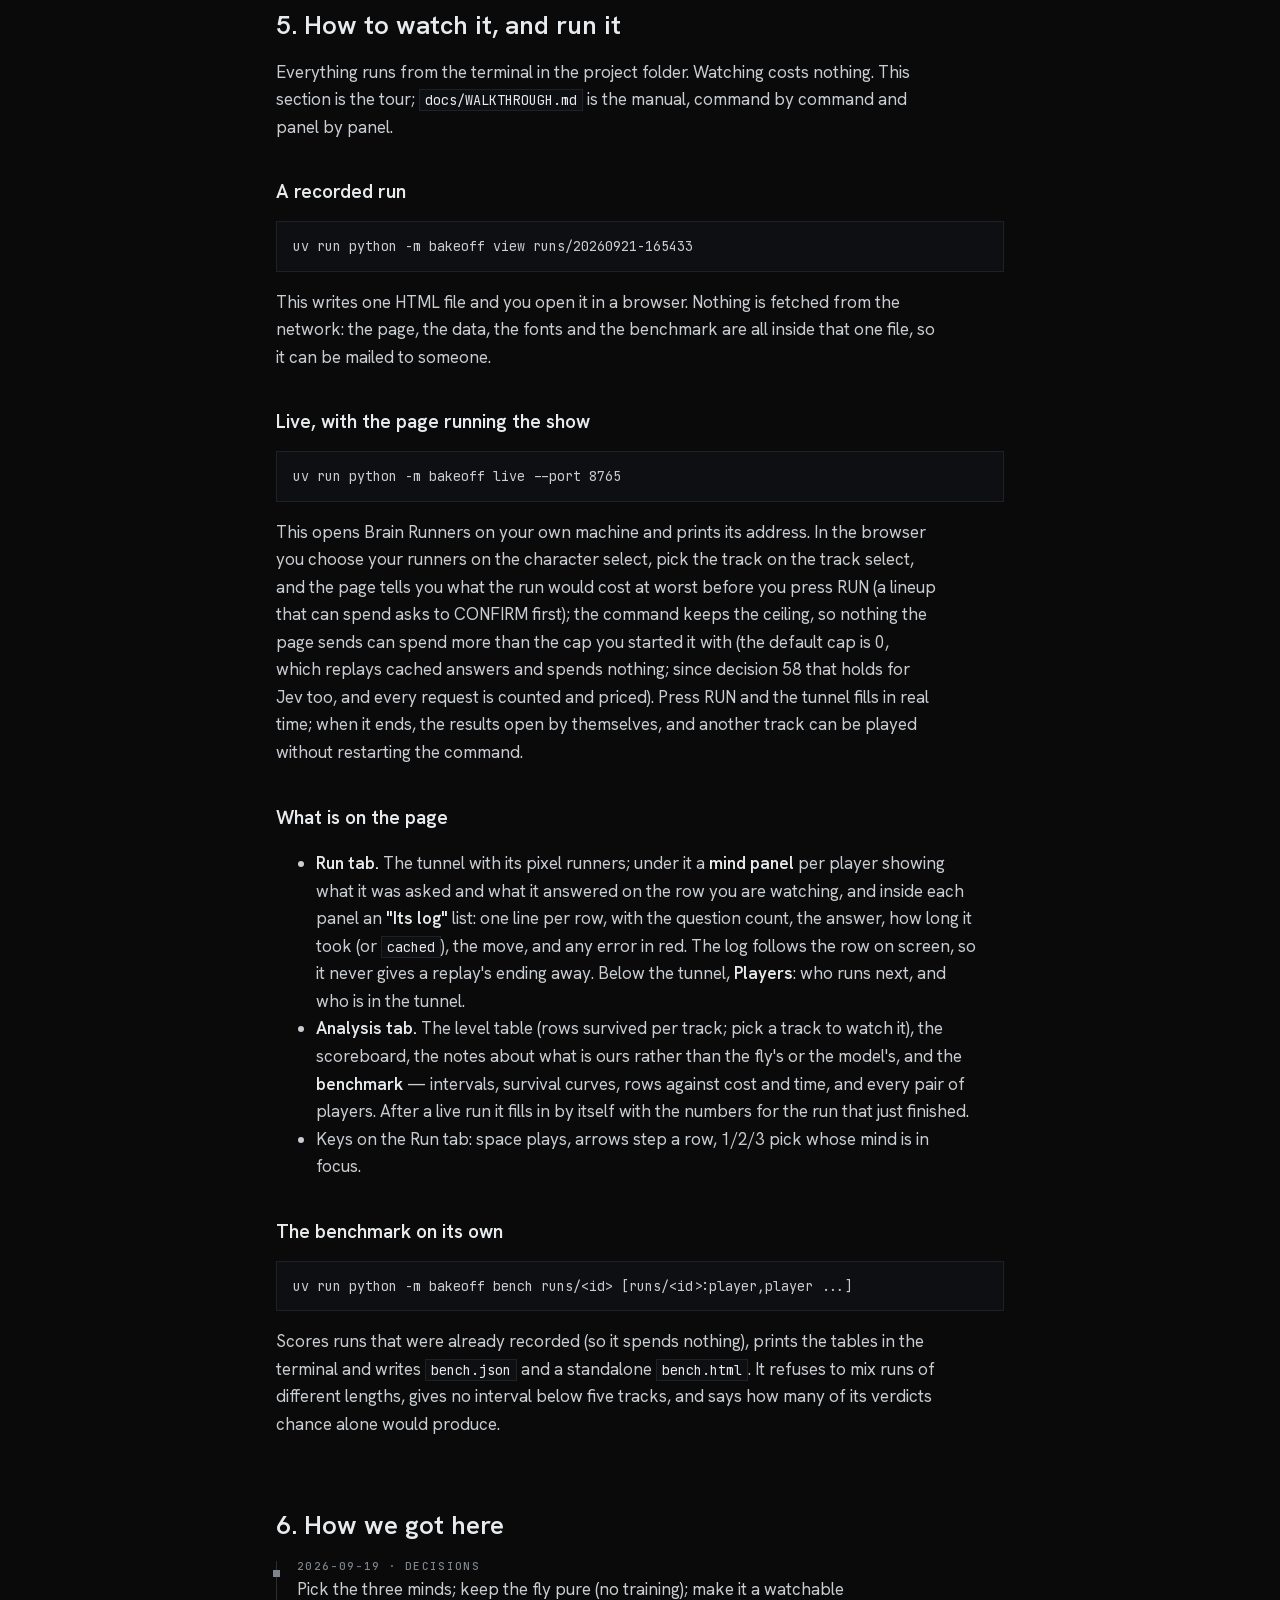
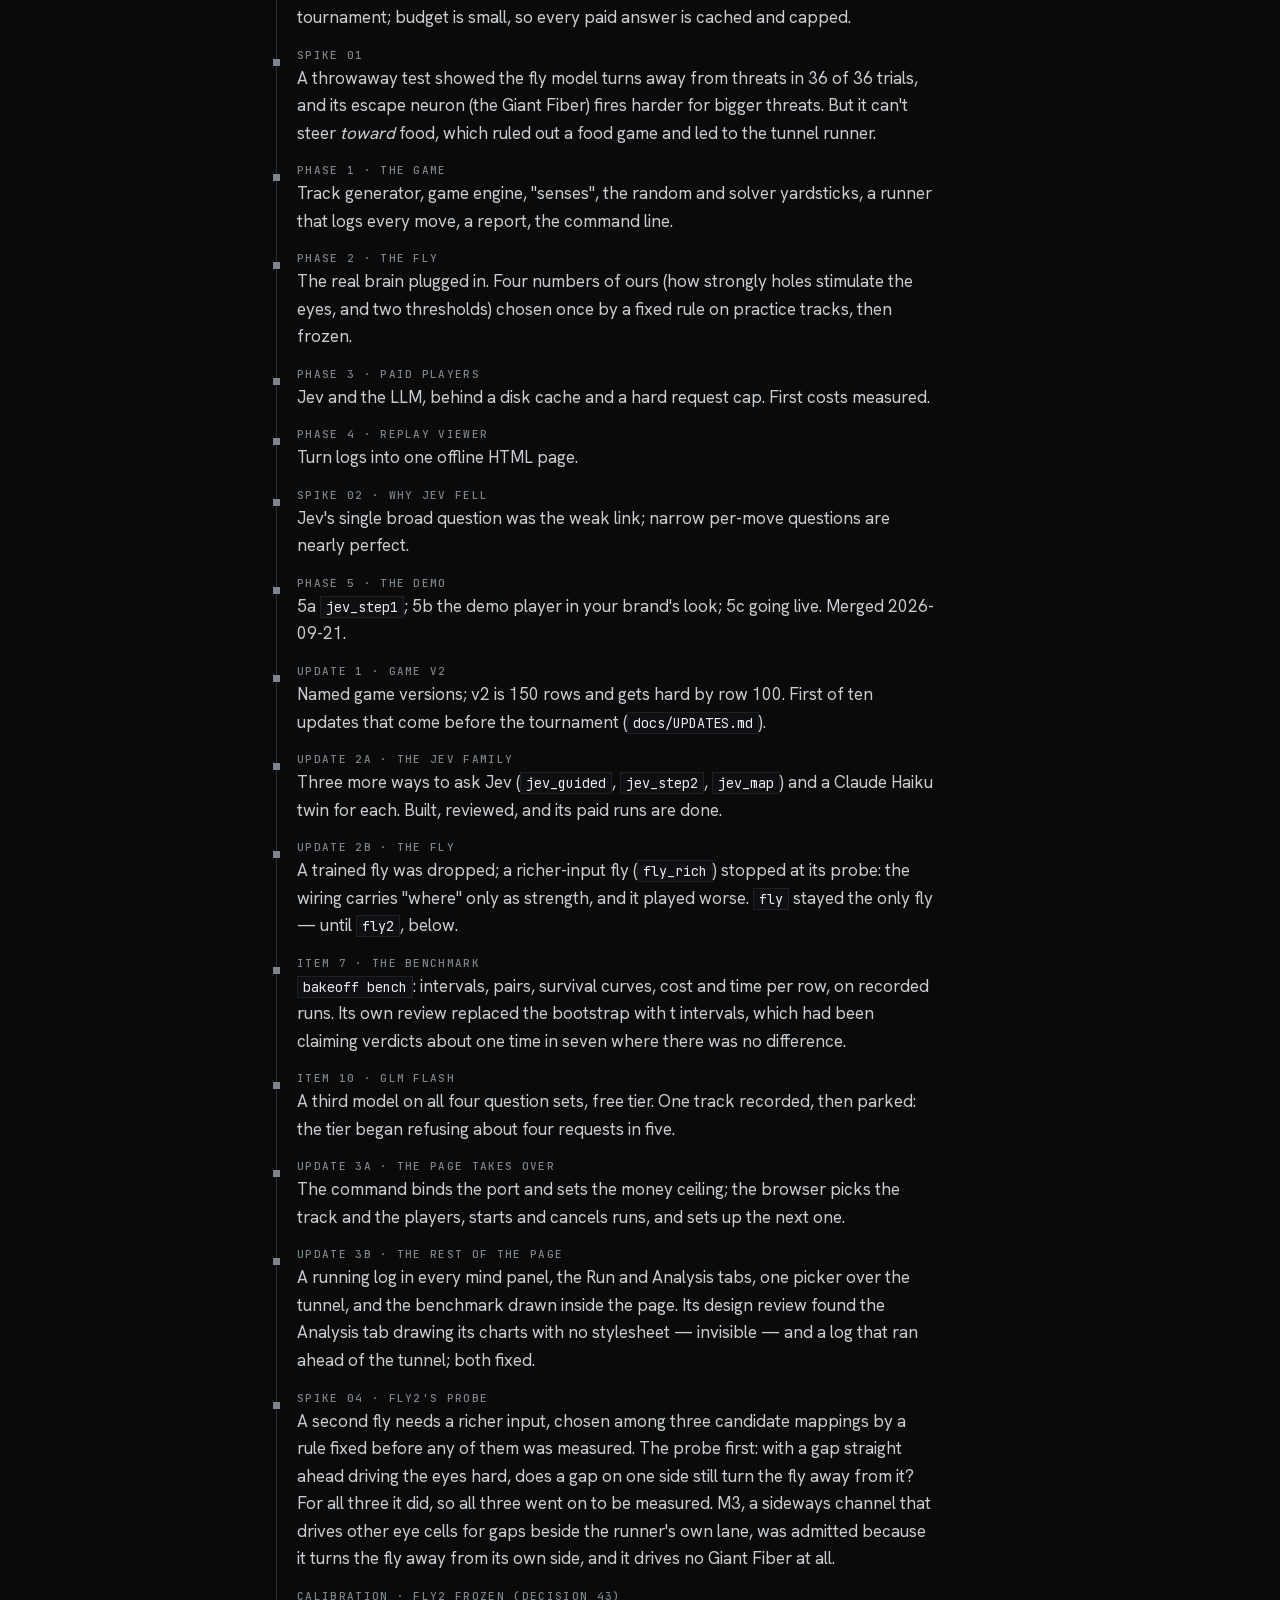
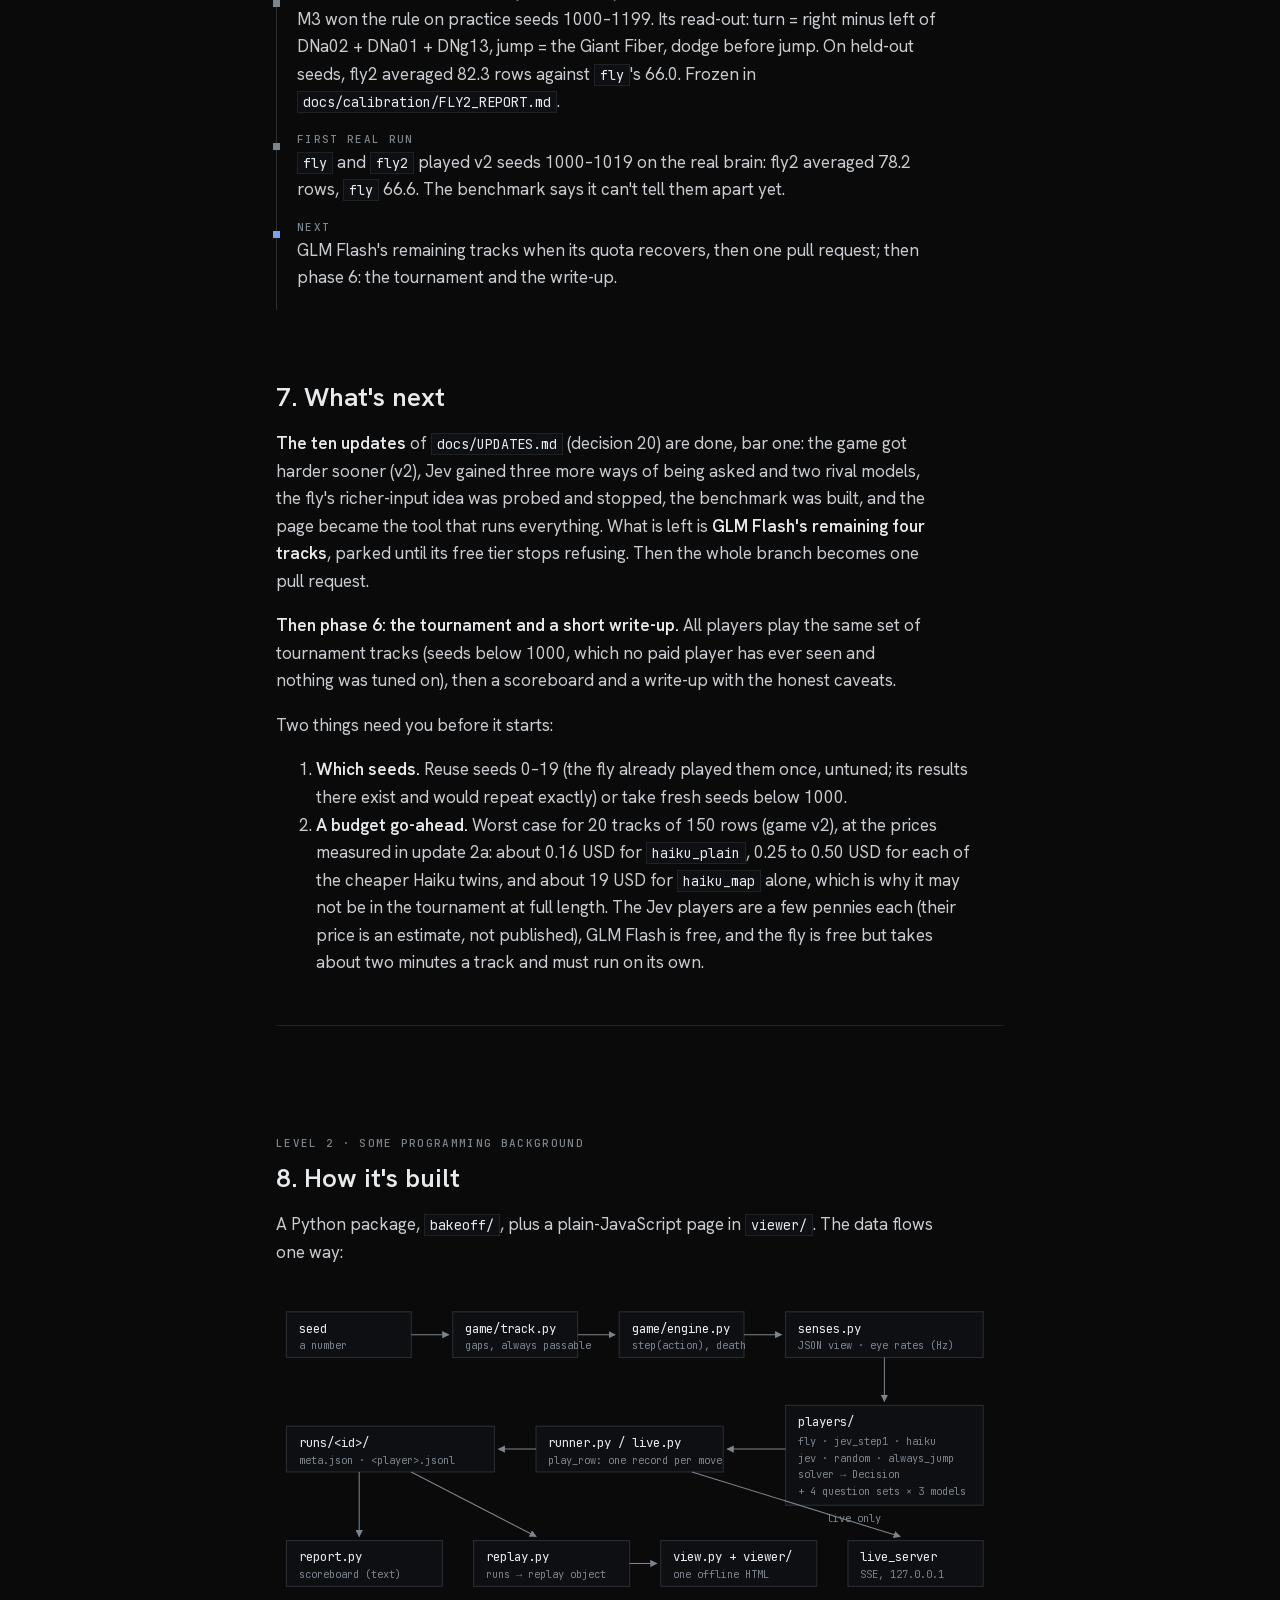
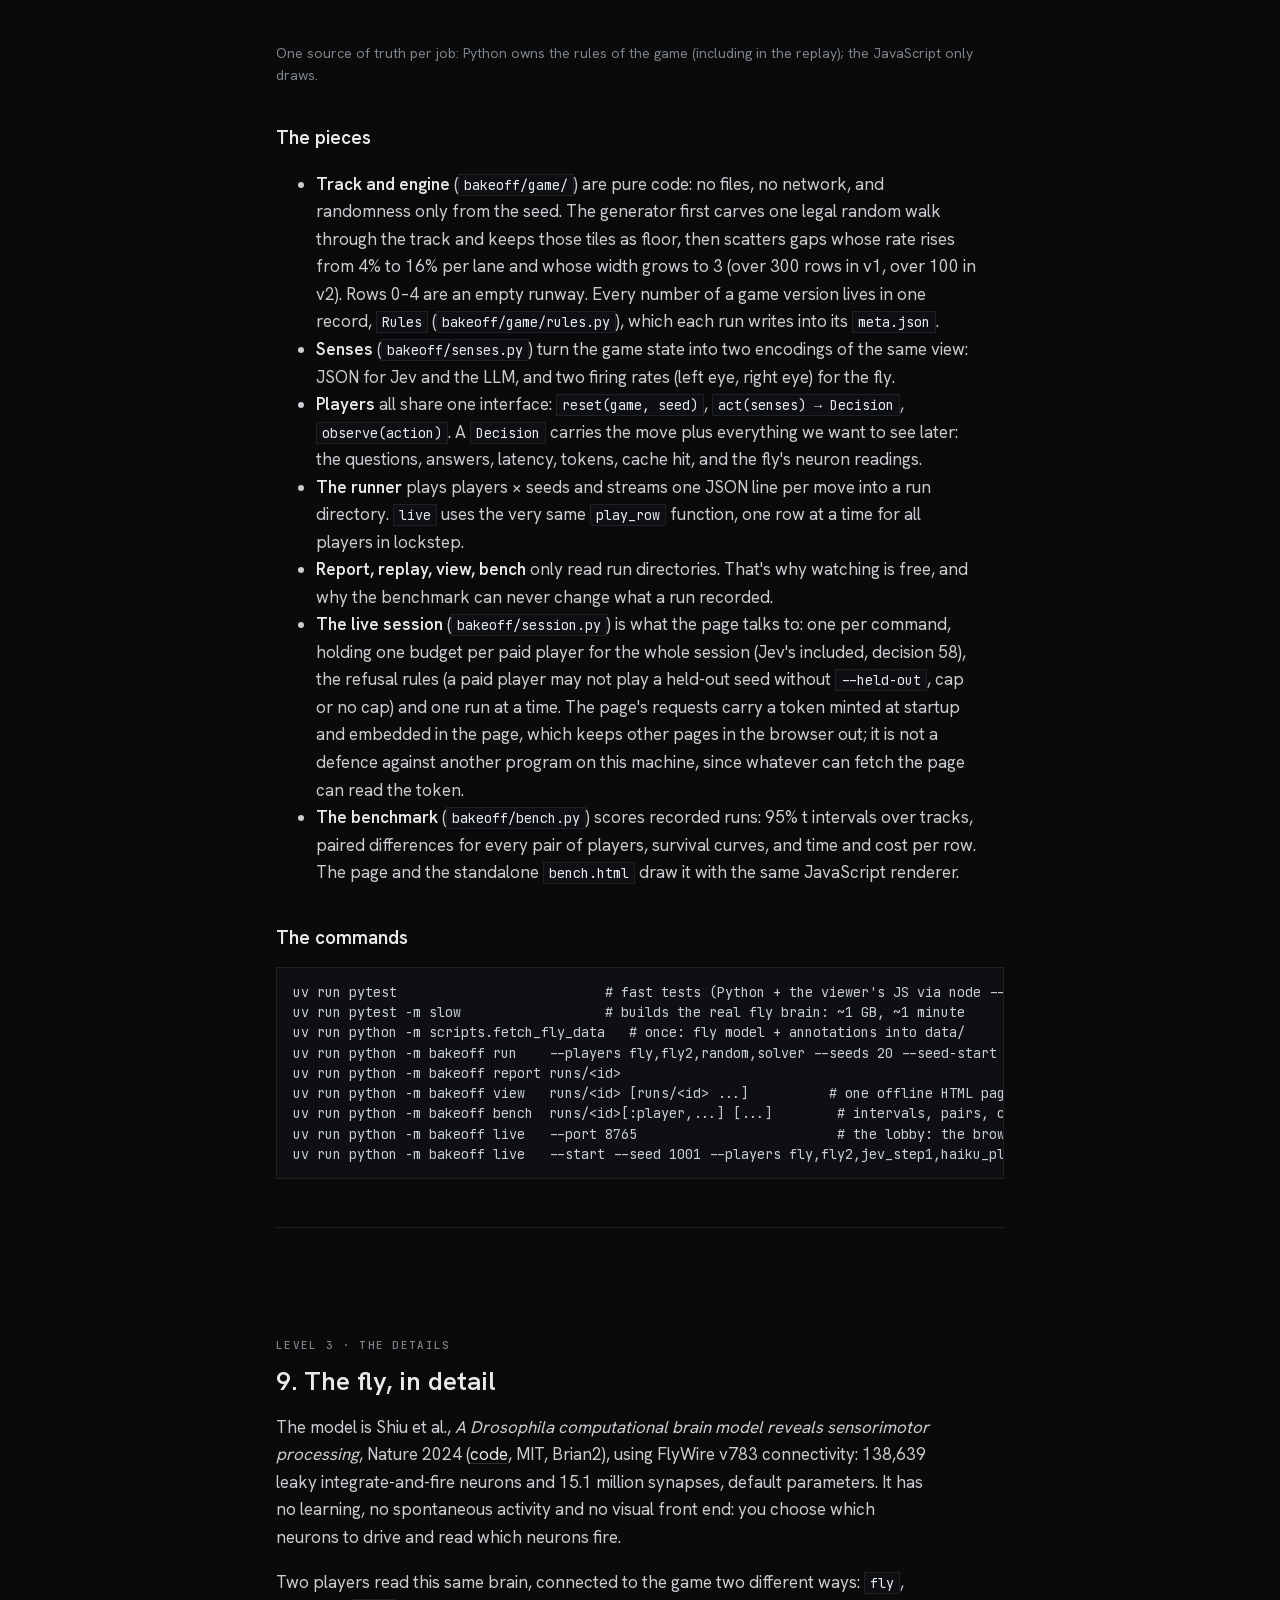
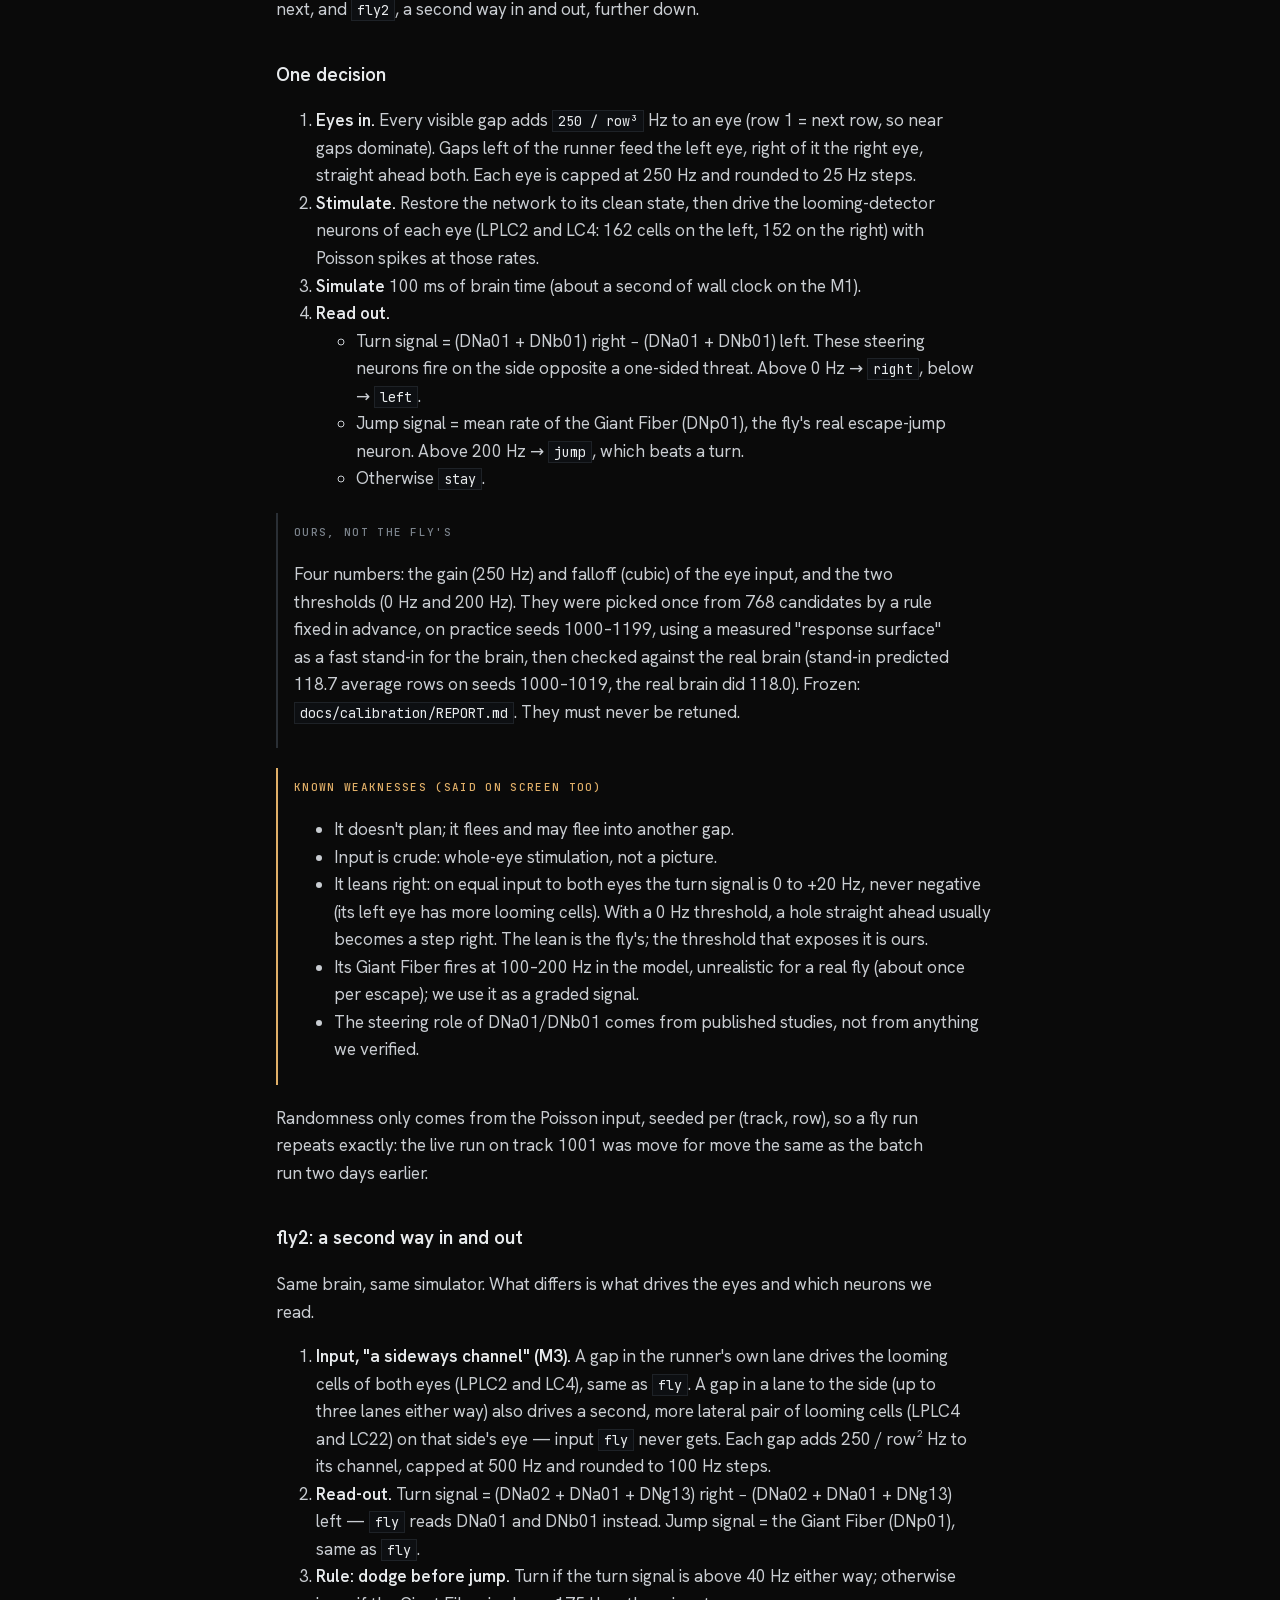
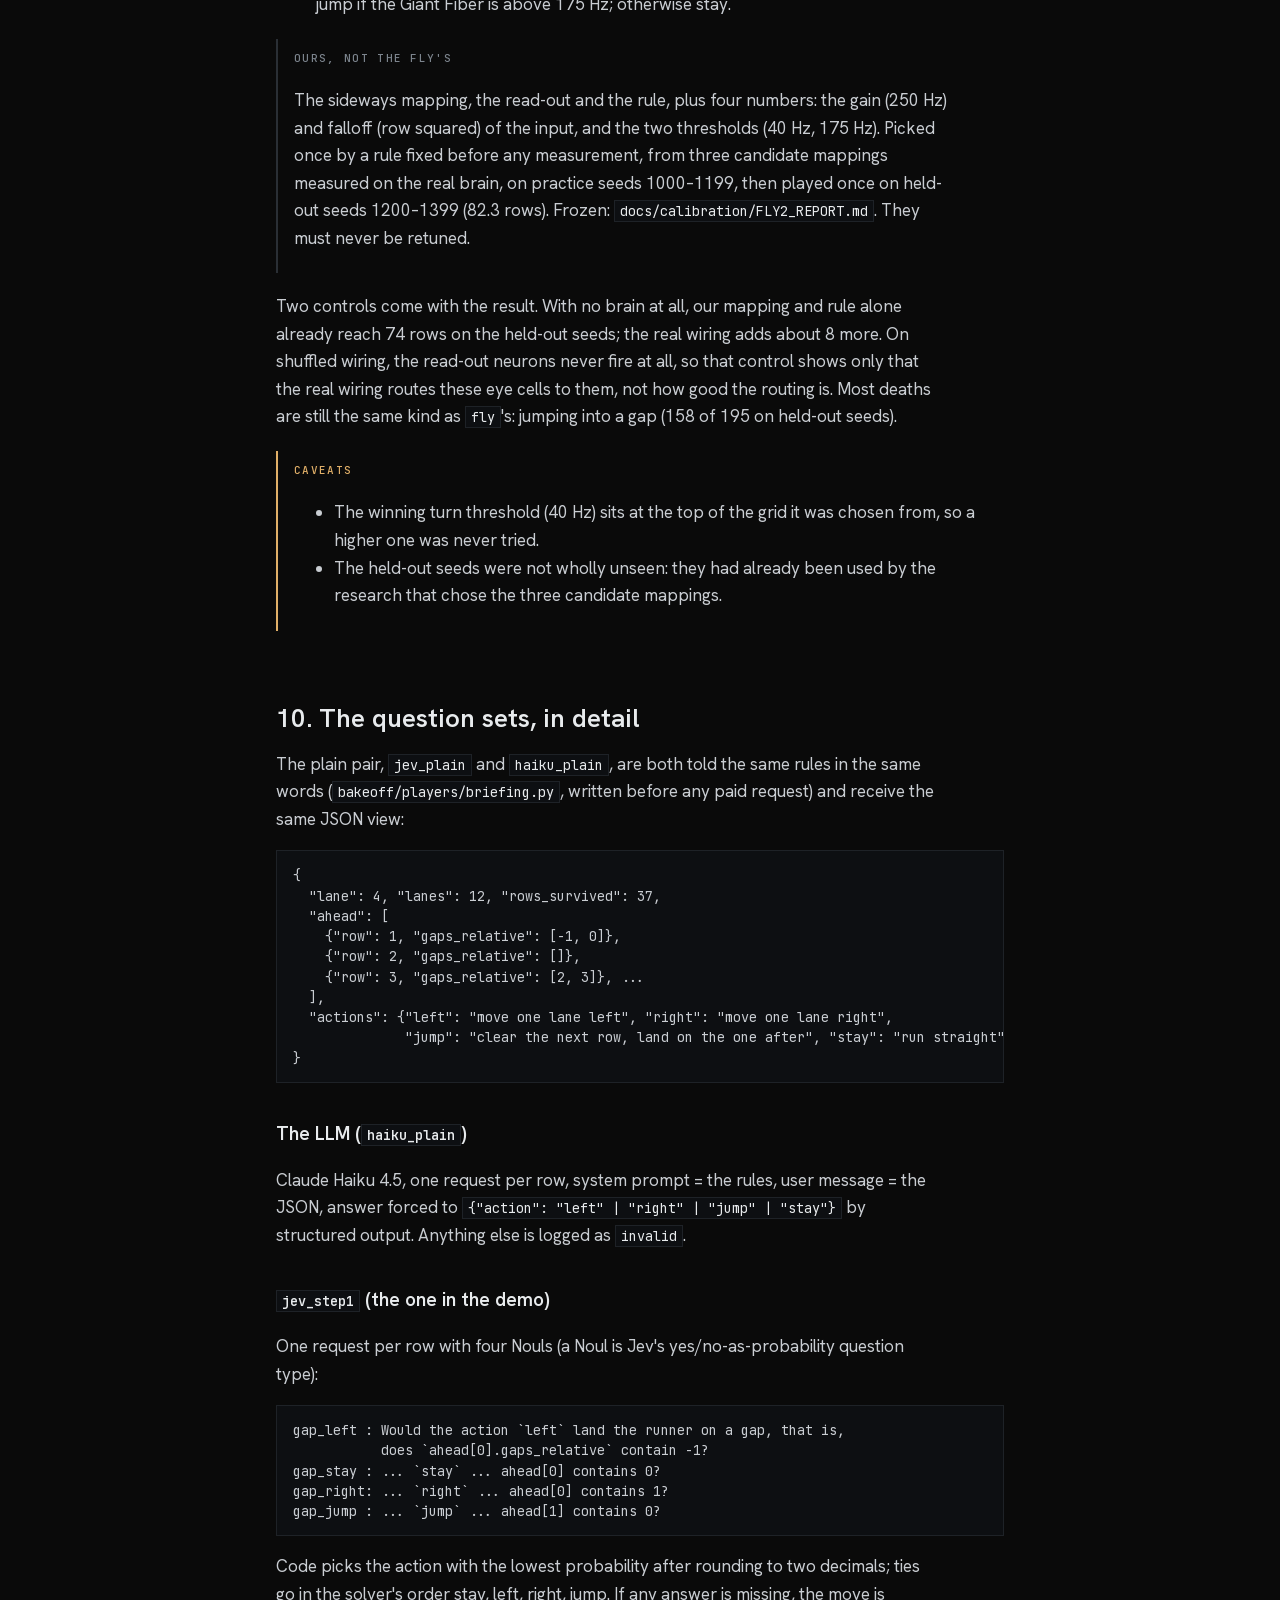
==== commit 2e17c25d: "Review fixes: no doc says Jev is uncapped or names --tournament; a cap of 0 is called that; a fresh " ====
--- a/docs/EXPLAINER.html
+++ b/docs/EXPLAINER.html
@@ -73,6 +73,11 @@
 <h1>Three minds, one tunnel</h1>
 <p class="lede">Two fruit fly brains, a small AI that answers yes/no questions, and two chatbots all play the
 same video game. We watch how each one thinks while it plays.</p>
+<p><strong>Since this was written</strong> (2026-09-30): phase 6 became a study rather than a tournament
+(decision 53), run on held-out tracks 100–199; its results are in <code>docs/WRITEUP.html</code> and the README.
+GLM Flash was left out of it (decision 56), Jev is now capped like every paid player (decision 58), and the
+project is released as <strong>Brain Runners</strong> (decision 57). Where this page speaks of the tournament,
+read the study.</p>
 
 <p>This page starts in plain language and gets more technical as it goes. Stop reading whenever you have
 enough. Each part is marked with its level.</p>
@@ -309,12 +314,12 @@
 
 <h3>Live, with the page running the show</h3>
 <pre><code>uv run python -m bakeoff live --port 8765</code></pre>
-<p>This opens Brain Run on your own machine and prints its address. In the browser you choose your runners on the
+<p>This opens Brain Runners on your own machine and prints its address. In the browser you choose your runners on the
 character select, pick the track on the track select, and the page tells you what the run would cost at worst
-before you press RUN (a lineup that can spend asks to CONFIRM first, unless Jev's is its only spending); the command keeps the
+before you press RUN (a lineup that can spend asks to CONFIRM first); the command keeps the
 ceiling, so nothing the page sends can spend more than the cap you started it with (the default cap is 0, which
-replays cached answers and spends nothing; Jev has no cap since decision 50, because its requests cost you
-nothing, and they are still counted and priced). Press RUN and the tunnel fills in real time; when it ends, the
+replays cached answers and spends nothing; since decision 58 that holds for Jev too, and every request is
+counted and priced). Press RUN and the tunnel fills in real time; when it ends, the
 results open by themselves, and another track can be played without restarting the command.</p>
 
 <h3>What is on the page</h3>
@@ -484,9 +489,8 @@
   <li><strong>Report, replay, view, bench</strong> only read run directories. That's why watching is free, and
   why the benchmark can never change what a run recorded.</li>
   <li><strong>The live session</strong> (<code>bakeoff/session.py</code>) is what the page talks to: one per
-  command, holding one budget per paid player for the whole session (Jev's counts its requests but has no cap,
-  decision 50), the refusal rules (a paid player may not play
-  a tournament seed without <code>--tournament</code>, cap or no cap) and one run at a time. The page's requests
+  command, holding one budget per paid player for the whole session (Jev's included, decision 58), the refusal rules (a paid player may not play
+  a held-out seed without <code>--held-out</code>, cap or no cap) and one run at a time. The page's requests
   carry a token minted at startup and embedded in the page, which keeps other pages in the browser out; it is not
   a defence against another program on this machine, since whatever can fetch the page can read the token.</li>
   <li><strong>The benchmark</strong> (<code>bakeoff/bench.py</code>) scores recorded runs: 95% t intervals over
@@ -661,7 +665,7 @@
   </tbody>
 </table>
 </div>
-<p>The names are the skins of Brain Run's character select (decision 44; Brain Run was called Brain Battle
+<p>The names are the skins of Brain Runners' character select (decision 44; Brain Runners was called Brain Battle
 until decision 51). Until 2026-09-25 the sets were
 <code>composed</code>, <code>choice</code>, <code>two_step</code> and <code>reader</code>, and the plain players were
 <code>jev</code>, <code>haiku</code> and <code>glm</code>: every run recorded so far is filed under those names (and
@@ -681,12 +685,11 @@
 <h3>Money safety</h3>
 <p>Every paid request goes through <code>bakeoff/clients/core.py</code>: first a <strong>disk cache</strong>
 (key = sha256 of provider, model, senses and the full question set, so a changed prompt can never reuse an
-old answer), then a <strong>hard cap</strong> (<code>--max-requests</code>, per capped paid player, default 0 = replay
-only; Claude Haiku and GLM Flash are capped, Jev plays without a cap since decision 50 and its requests are still
-cached, counted and priced), then the live call, with SDK retries off so the cap is exact. A provider failure is logged as an error
+old answer), then a <strong>hard cap</strong> (<code>--max-requests</code>, per paid player, default 0 = replay
+only; Jev, Claude Haiku and GLM Flash alike since decision 58, every request cached, counted and priced), then the live call, with SDK retries off so the cap is exact. A provider failure is logged as an error
 and the game runs <code>stay</code> (never the solver's move; being rescued would hide exactly what we want to
 see). Keys load from a git-ignored <code>.env</code>. The CLI refuses a live paid run on seeds below 1000 without
-<code>--tournament</code>.</p>
+<code>--held-out</code>.</p>
 
 <h2 id="data">11. Runs, records and replays</h2>
 
@@ -734,8 +737,8 @@
   <li><strong>Say how sure we are, where the number is read.</strong> No interval below five tracks, no verdict
   without one, and a count of how many verdicts chance alone would give among the pairs compared. A benchmark of
   one track says so above its own table.</li>
-  <li><strong>Budget.</strong> No paid request without a cap and a cache (Jev, whose requests cost you
-nothing, needs only the cache, decision 50); no cap raised without your go-ahead.</li>
+  <li><strong>Budget.</strong> No paid request without a cap and a cache, Jev's included (decision
+58); no cap raised without your go-ahead.</li>
   <li><strong>One fly at a time</strong> on the 8 GB Mac (about 1 GB each).</li>
   <li><strong>How work gets done:</strong> brainstorm → spec → plan → one implementer and one reviewer per task →
   final review → PR. Never on <code>main</code>. Tests first; no test touches the network.</li>
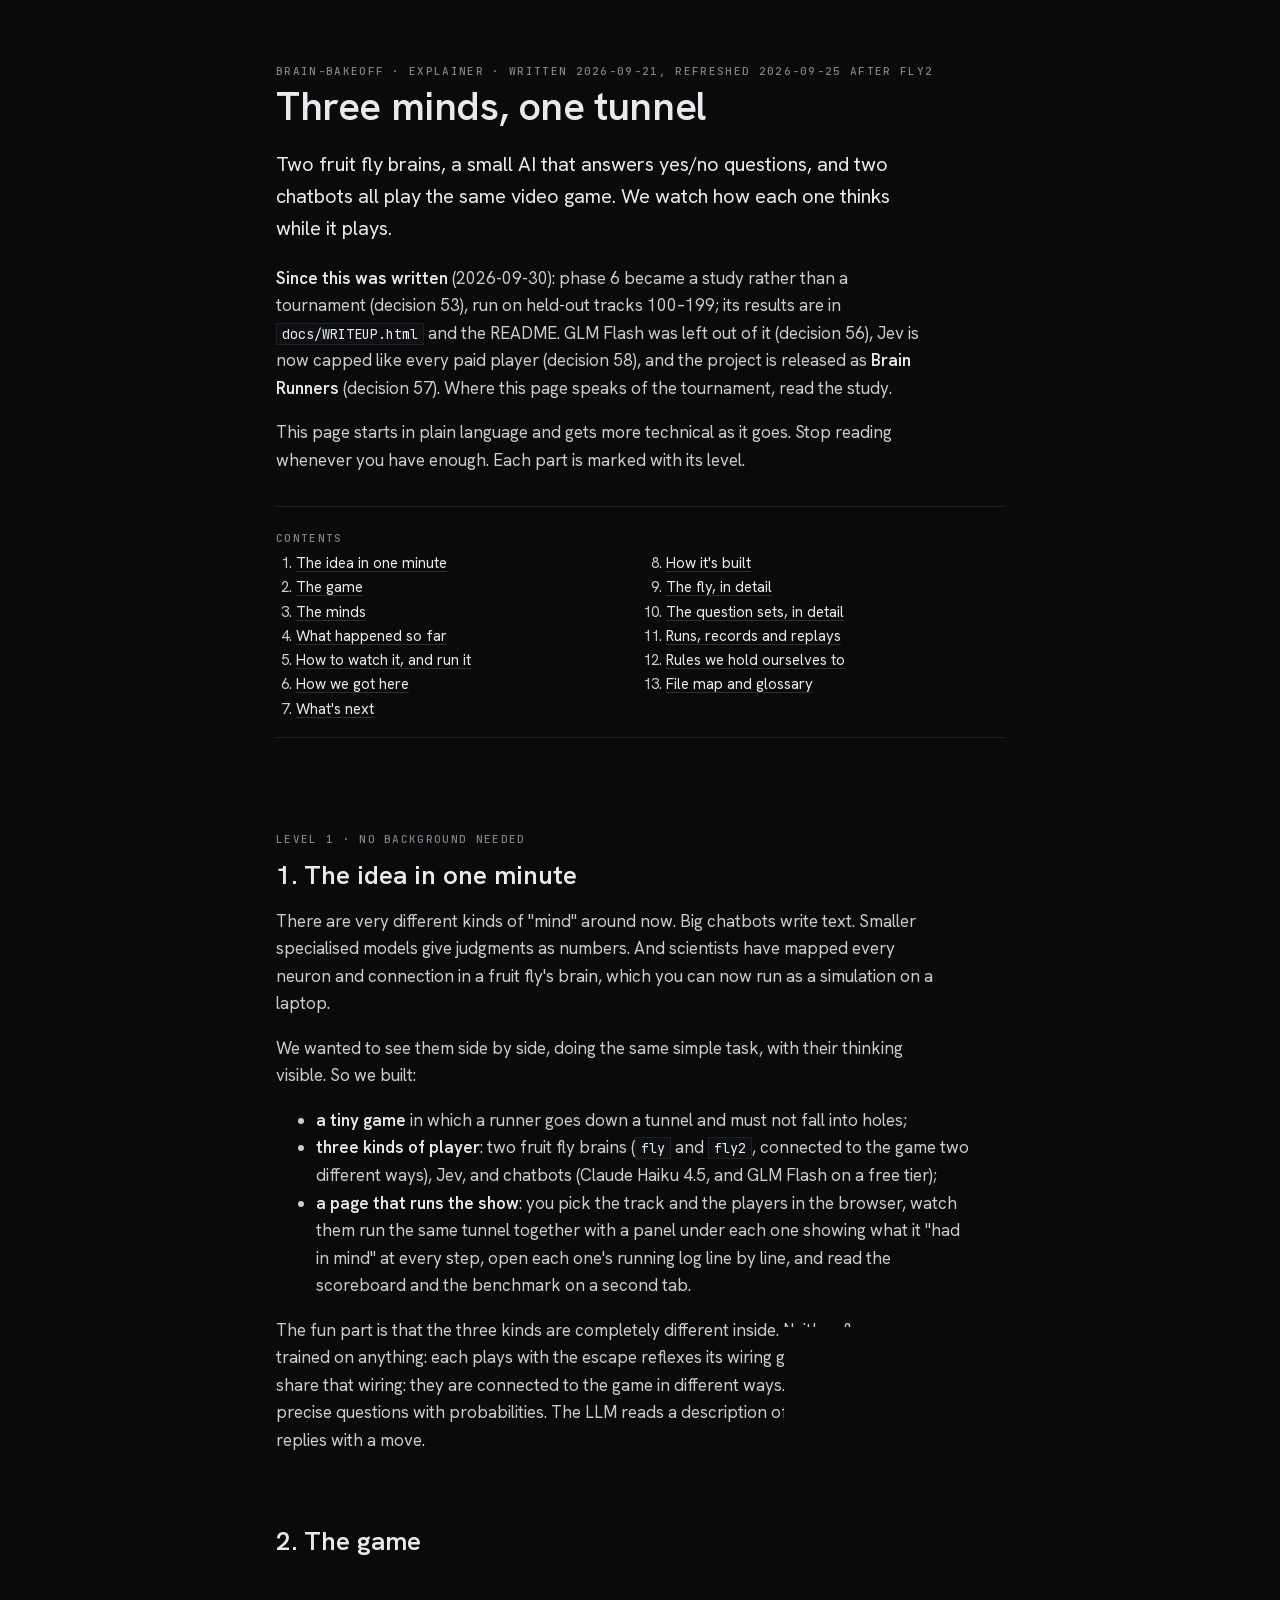
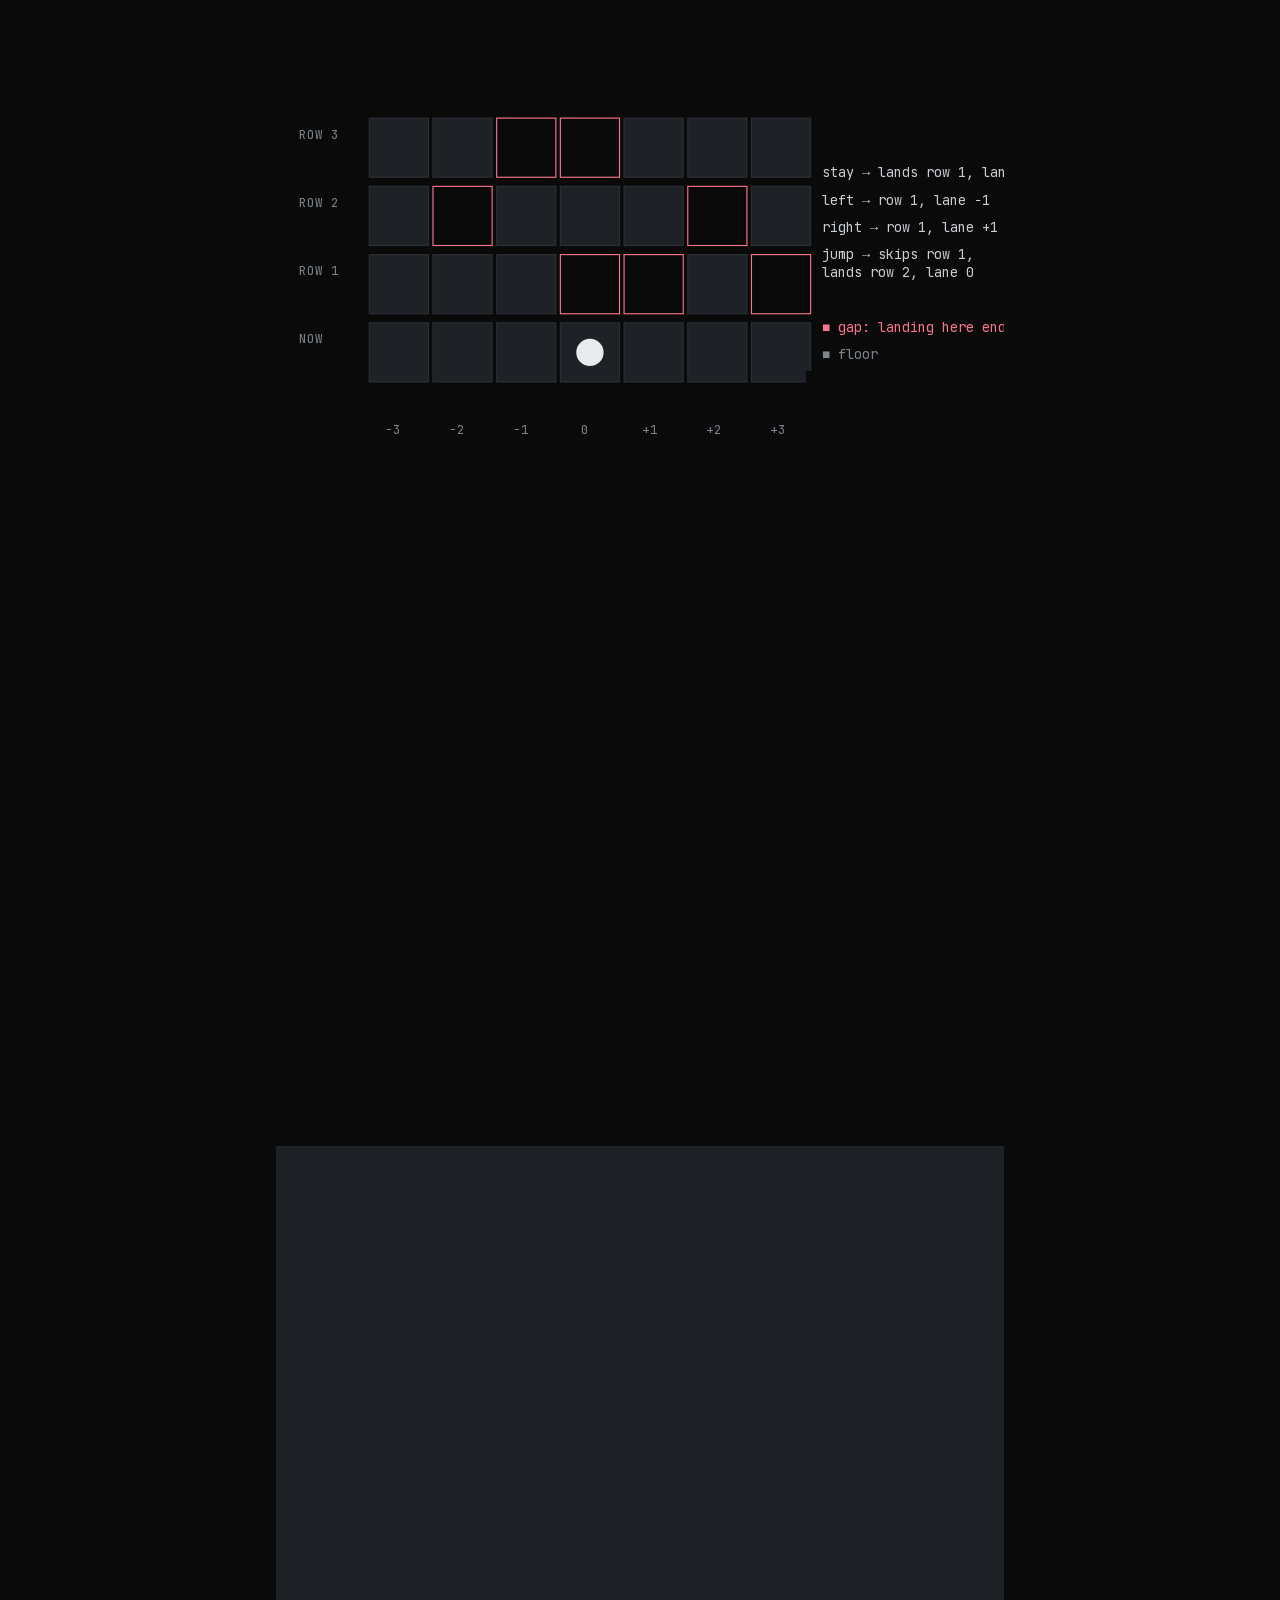
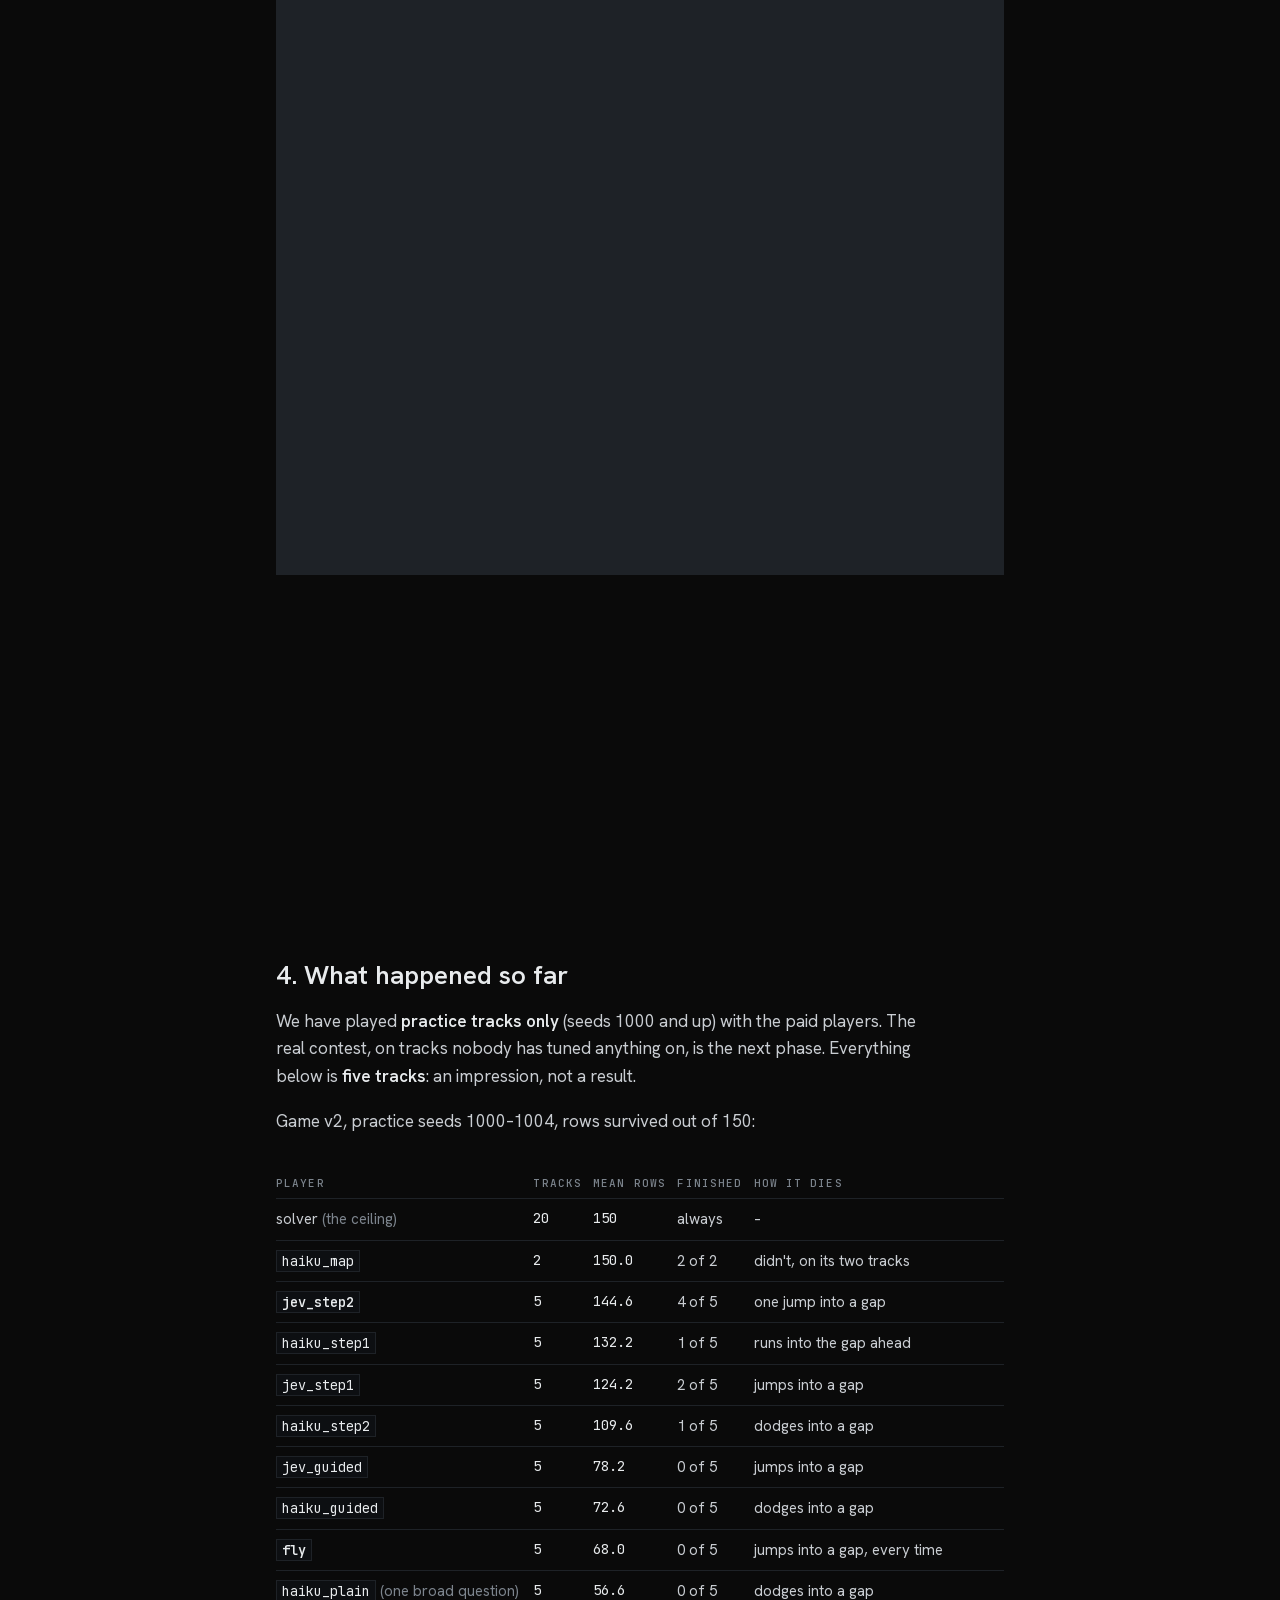
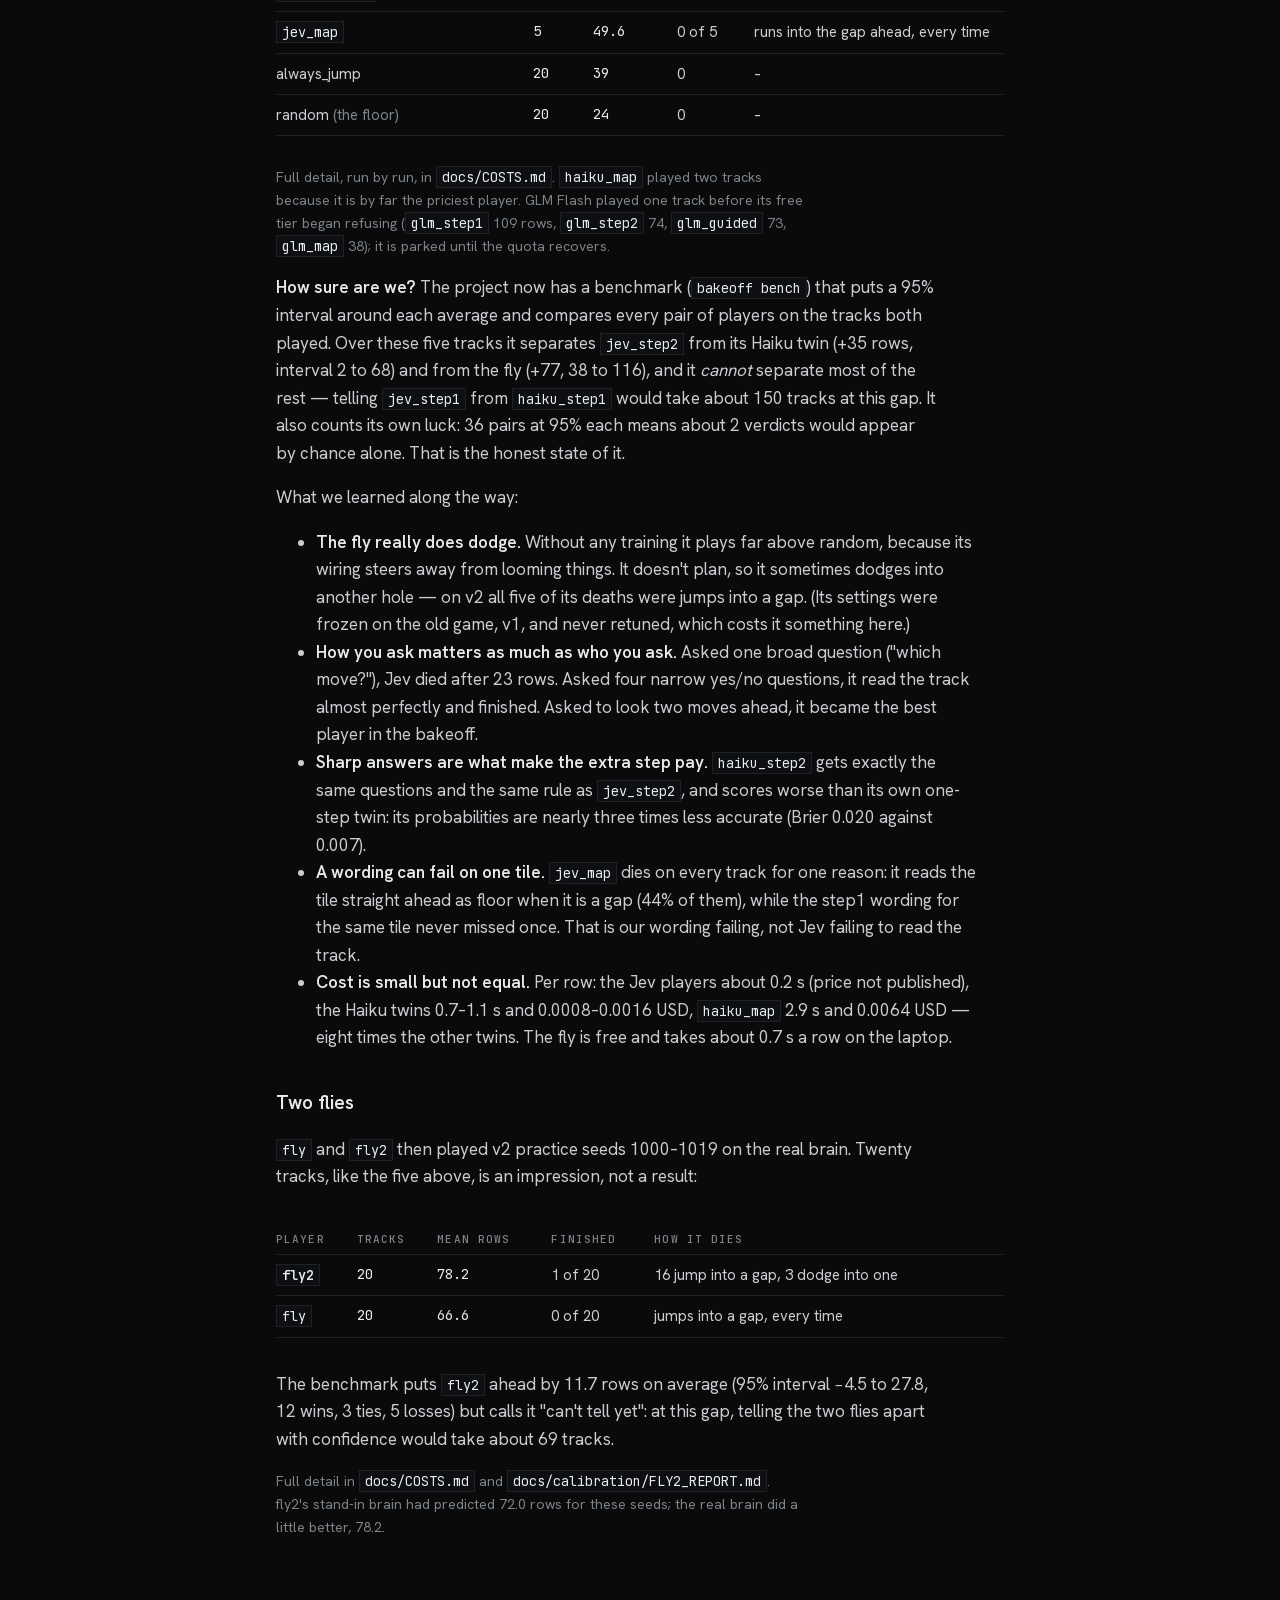
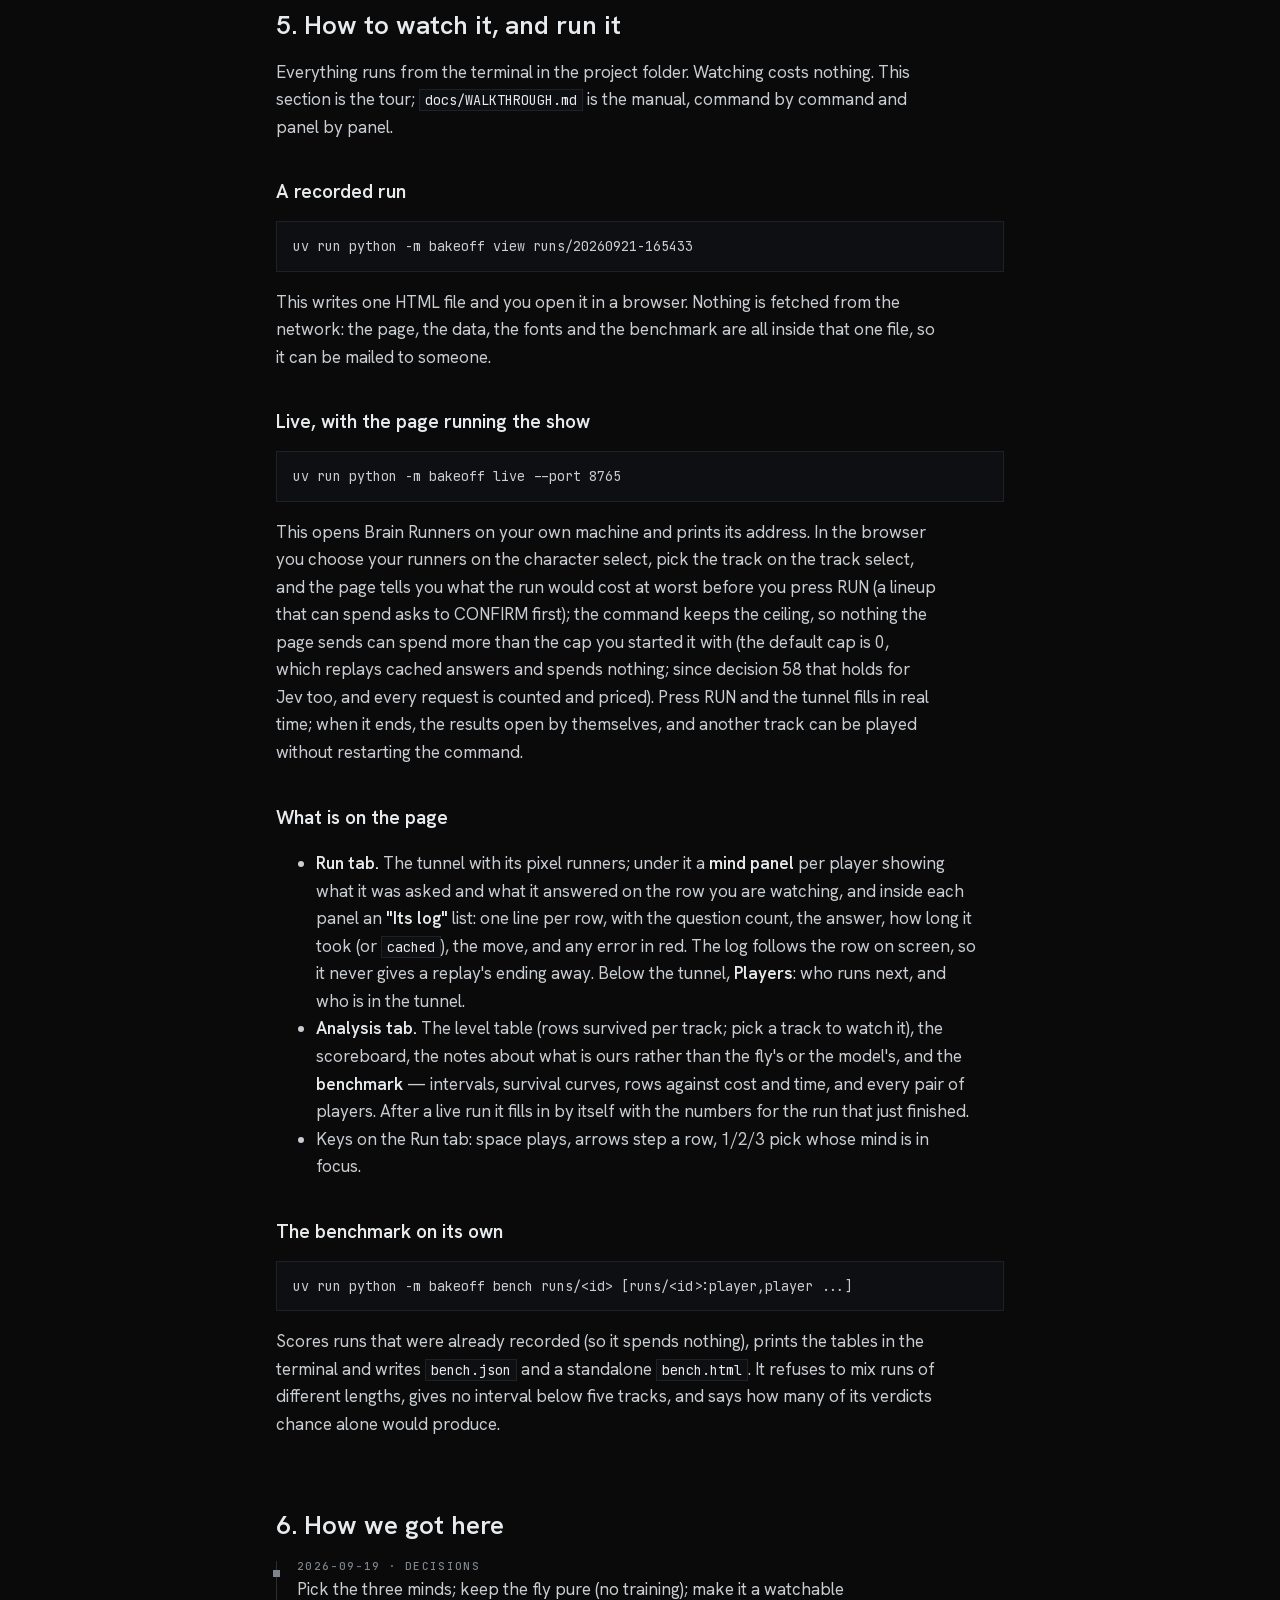
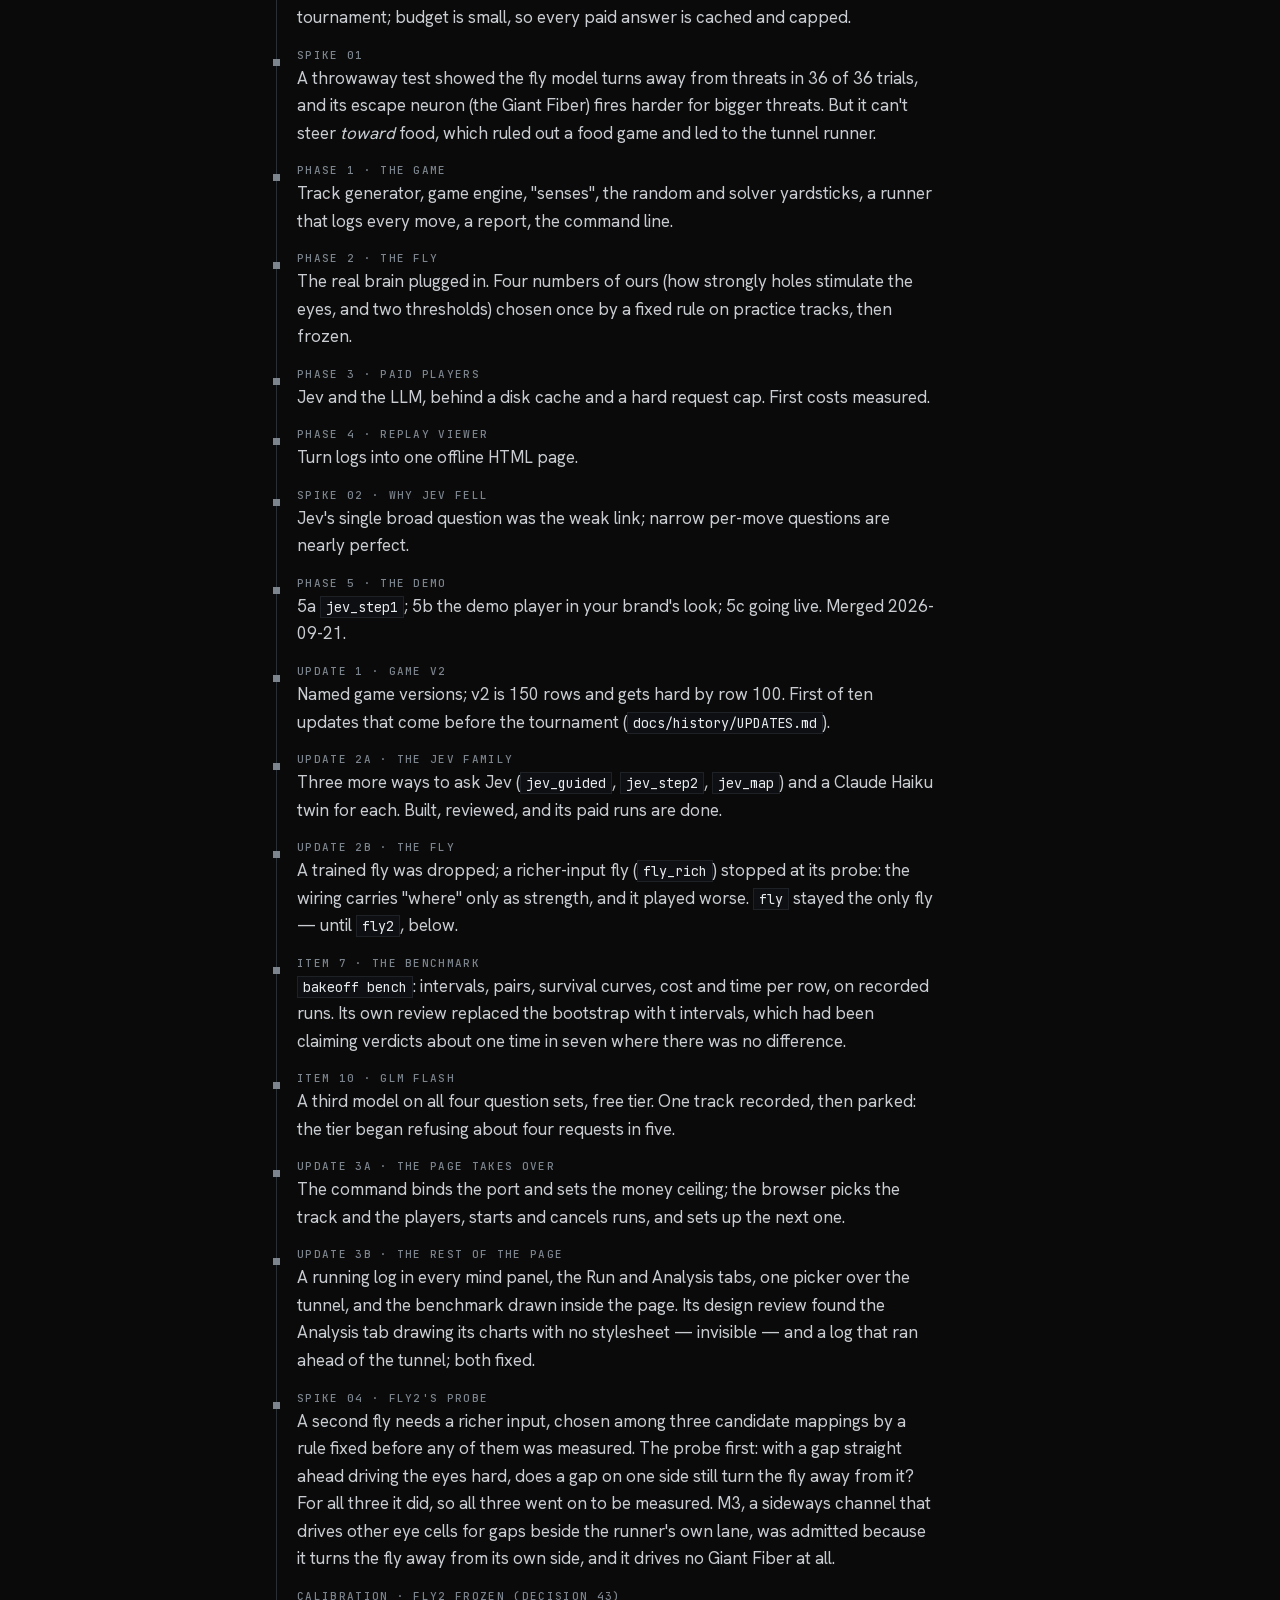
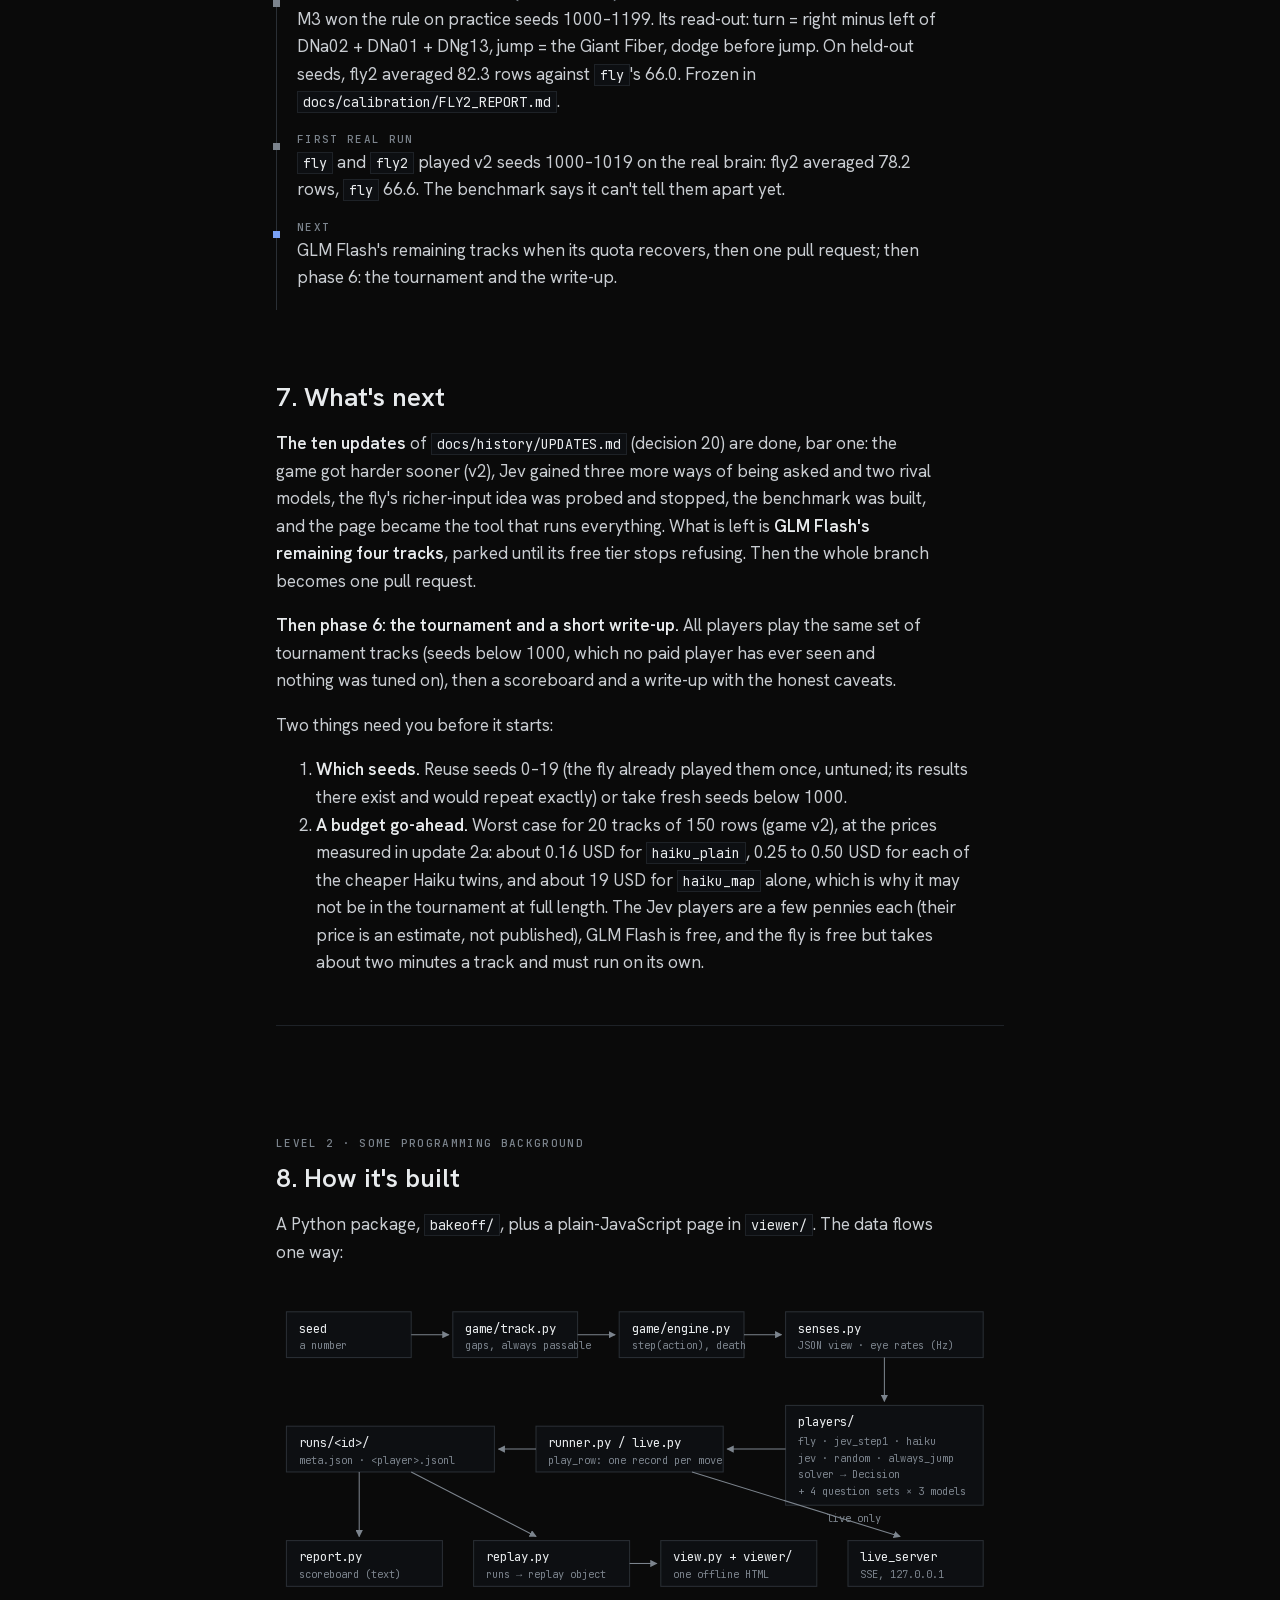
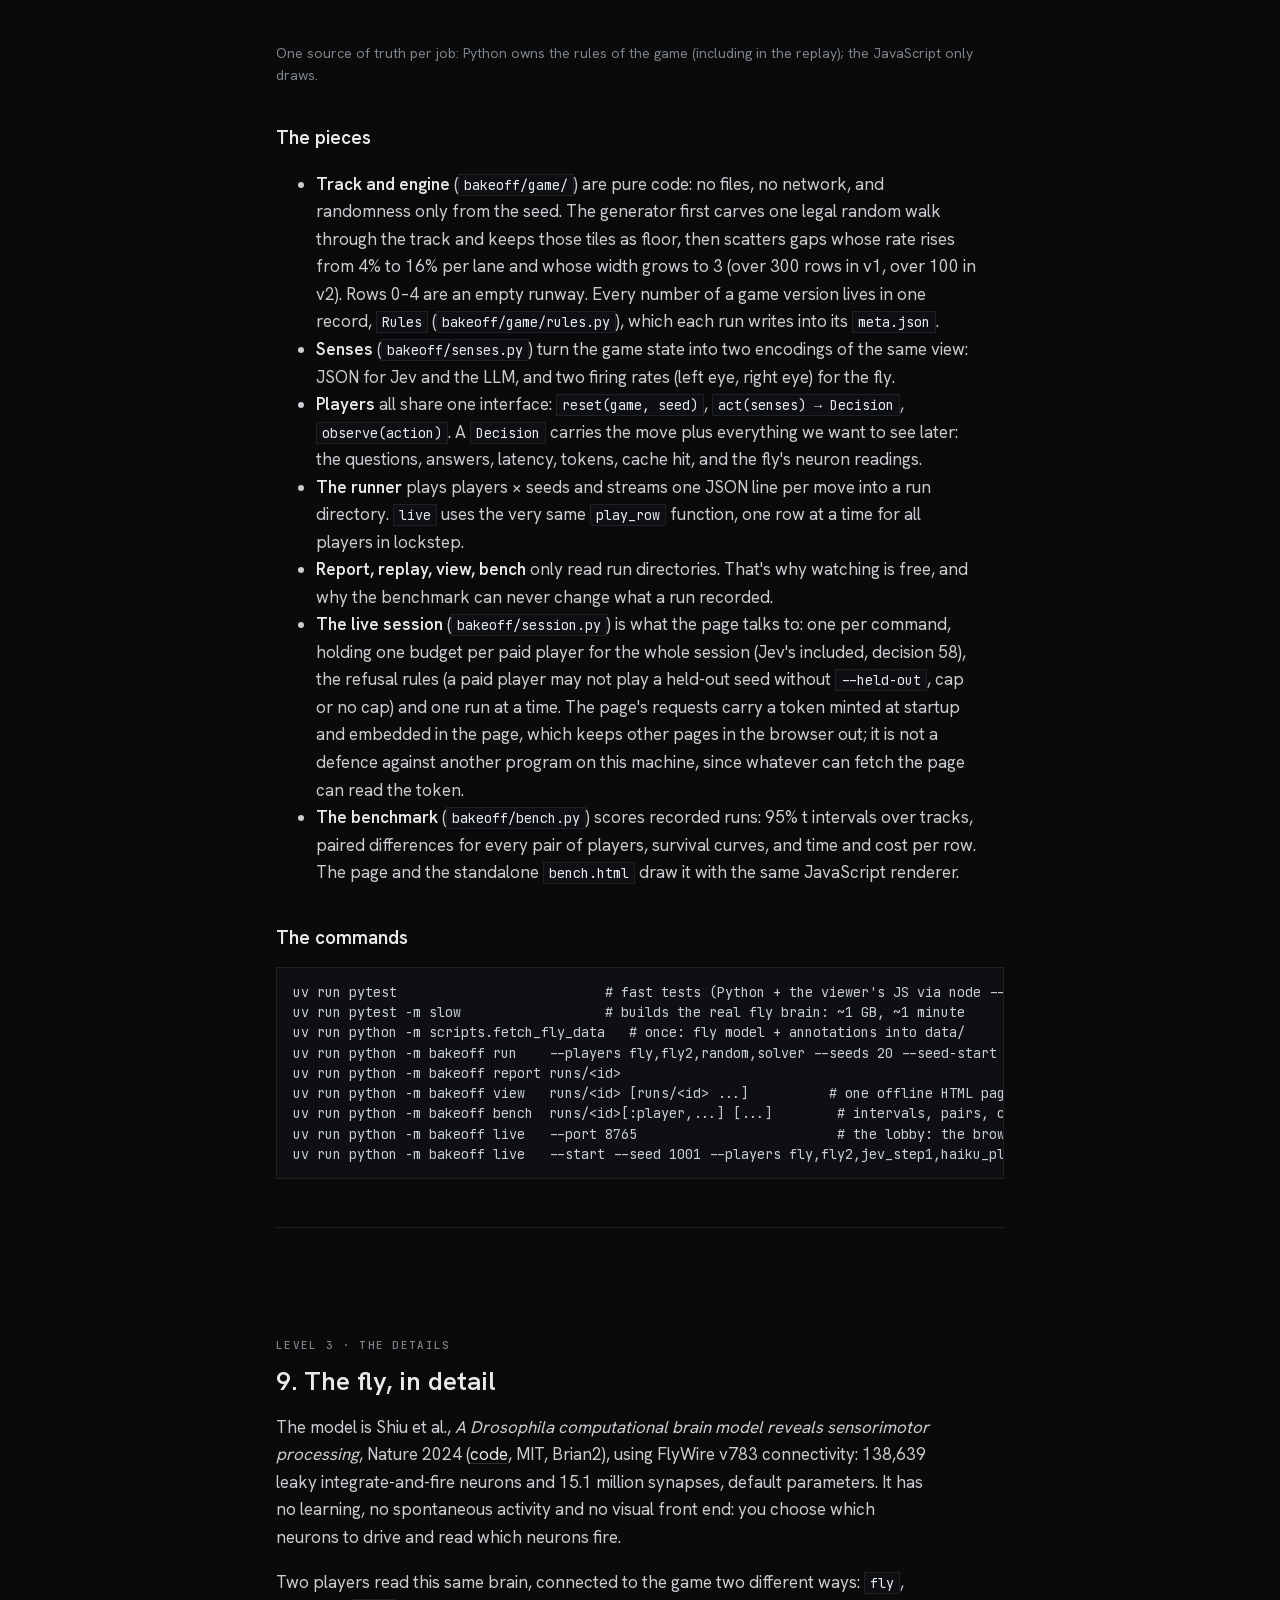
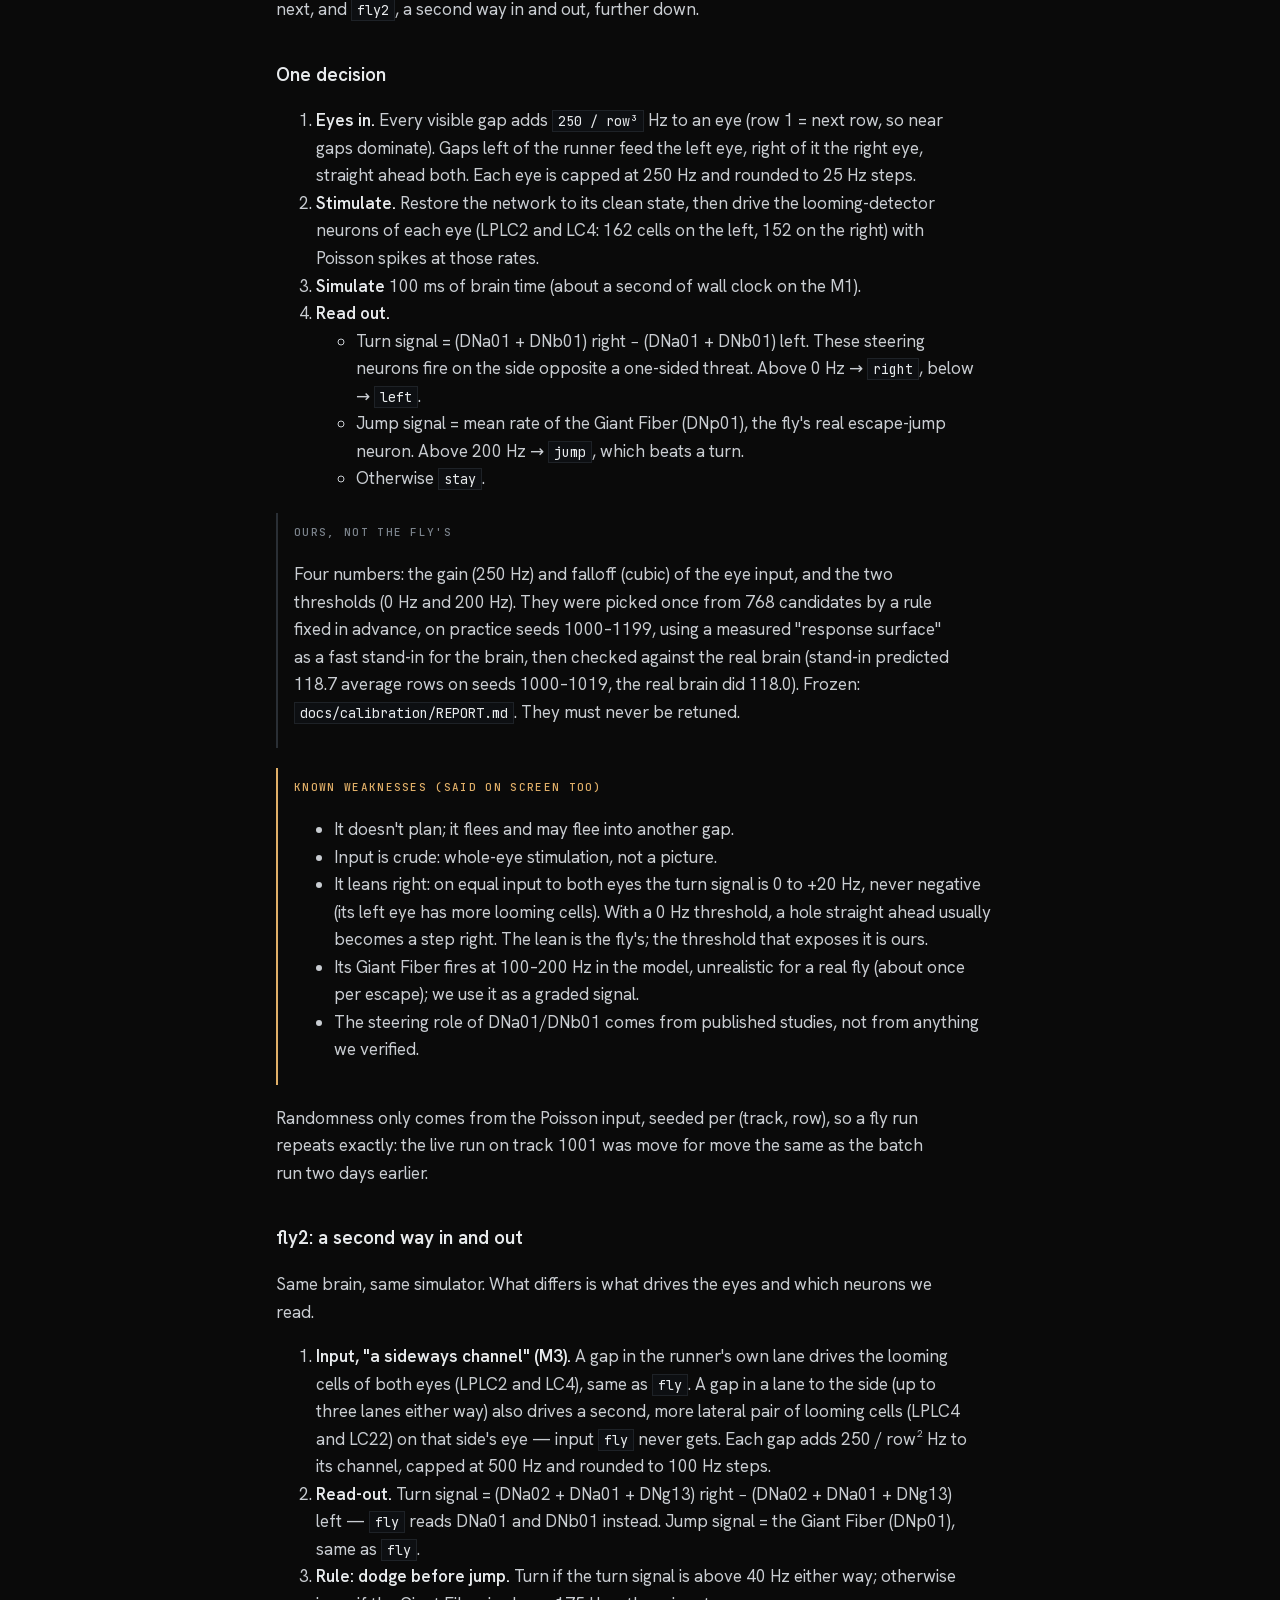
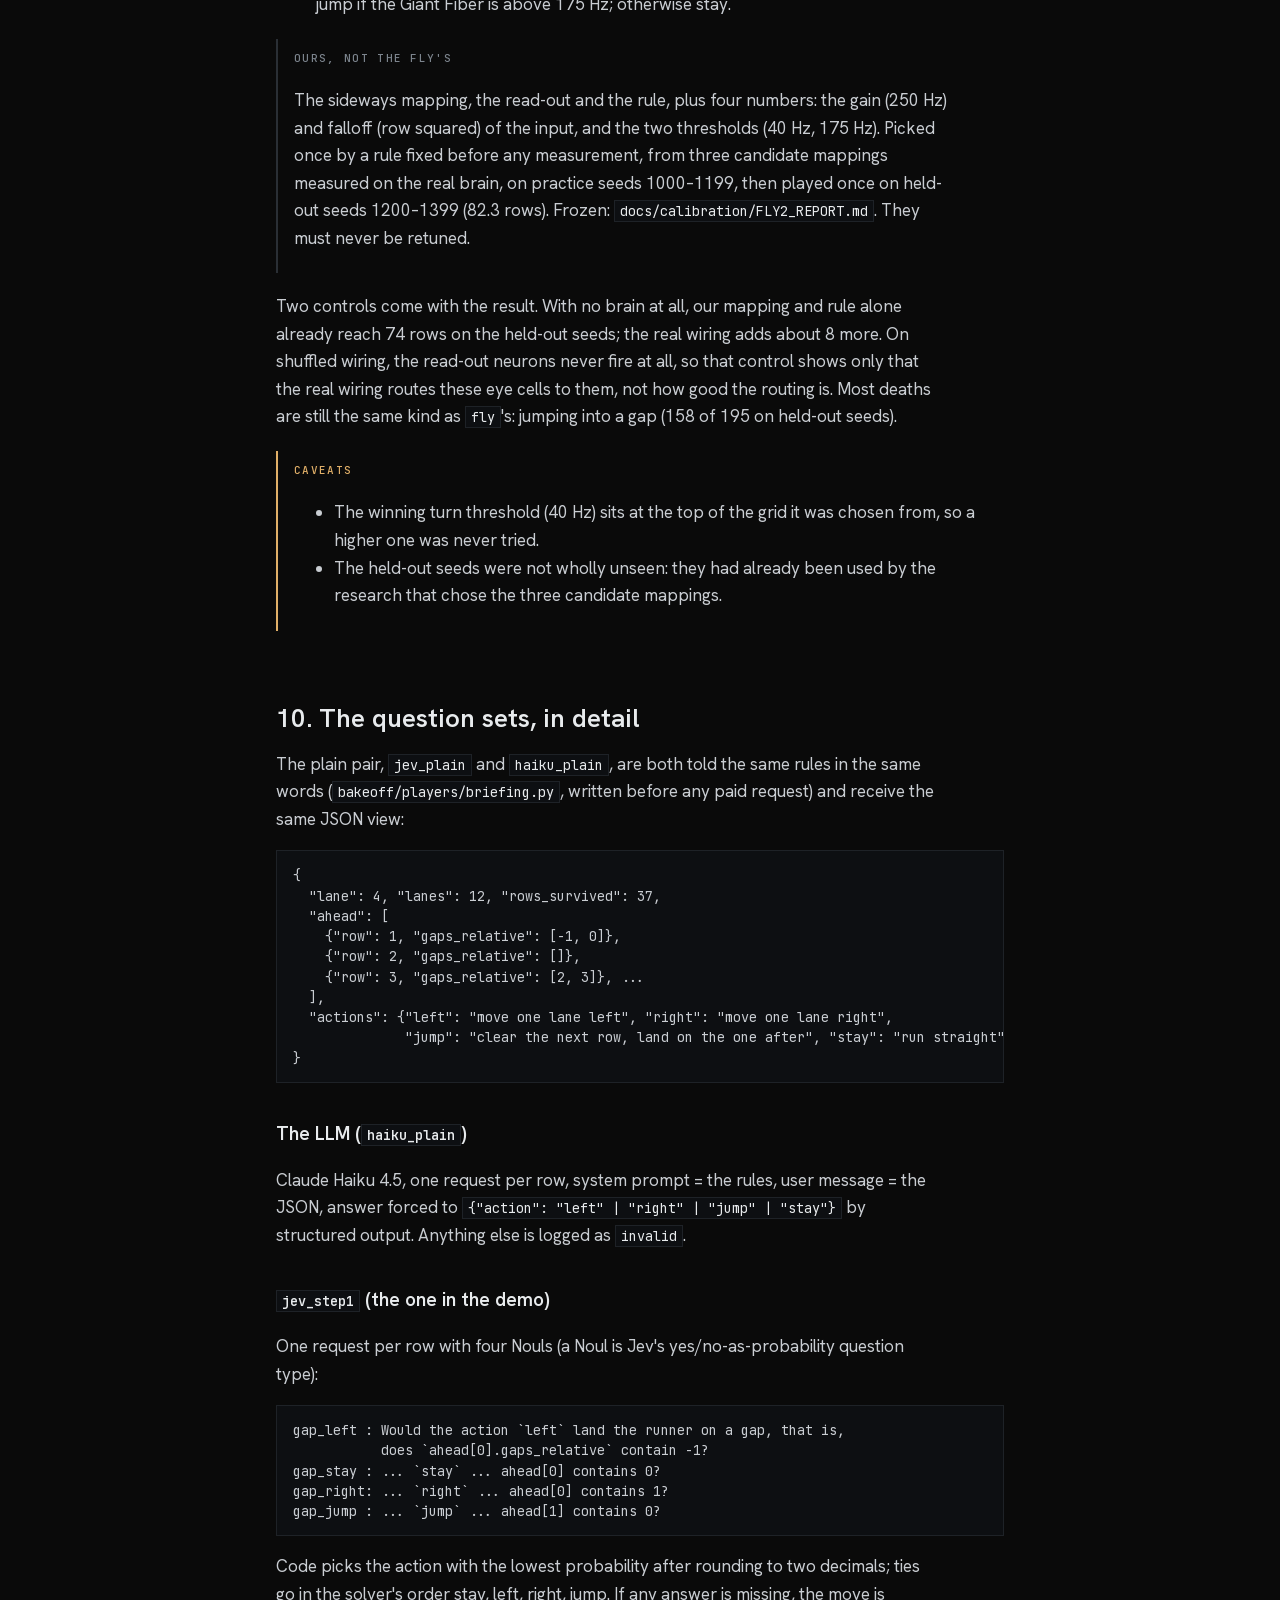
==== commit 49e904c8: "Docs tidied (decision 59): the build record in docs/history/, one FORMATS.md, the docs index in the " ====
--- a/docs/EXPLAINER.html
+++ b/docs/EXPLAINER.html
@@ -363,7 +363,7 @@
   <li><span class="label">Phase 5 · the demo</span>5a <code>jev_step1</code>; 5b the demo player in your brand's
   look; 5c going live. Merged 2026-09-21.</li>
   <li><span class="label">Update 1 · game v2</span>Named game versions; v2 is 150 rows and gets hard by row 100.
-  First of ten updates that come before the tournament (<code>docs/UPDATES.md</code>).</li>
+  First of ten updates that come before the tournament (<code>docs/history/UPDATES.md</code>).</li>
   <li><span class="label">Update 2a · the Jev family</span>Three more ways to ask Jev (<code>jev_guided</code>,
   <code>jev_step2</code>, <code>jev_map</code>) and a Claude Haiku twin for each. Built, reviewed, and its
   paid runs are done.</li>
@@ -399,7 +399,7 @@
 
 <h2 id="next">7. What's next</h2>
 
-<p><strong>The ten updates</strong> of <code>docs/UPDATES.md</code> (decision 20) are done, bar one: the game got
+<p><strong>The ten updates</strong> of <code>docs/history/UPDATES.md</code> (decision 20) are done, bar one: the game got
 harder sooner (v2), Jev gained three more ways of being asked and two rival models, the fly's richer-input idea was
 probed and stopped, the benchmark was built, and the page became the tool that runs everything. What is left is
 <strong>GLM Flash's remaining four tracks</strong>, parked until its free tier stops refusing. Then the whole
@@ -702,10 +702,10 @@
 <p>Each record mixes two moments: what the player saw when deciding (<code>row, lane, senses, looming,
 questions</code>) and what happened after (<code>answers, chosen_action, executed_action, solver_action, alive,
 rows_survived, death_cause, latency_ms, usage, cache_hit, info</code>). The full track is logged once per seed.
-Contract: <code>docs/STEP_RECORD.md</code>.</p>
+Contract: <code>docs/FORMATS.md</code>.</p>
 
 <p><code>bakeoff/replay.py</code> merges several run directories into one replay object
-(<code>docs/REPLAY_DATA.md</code>): tracks, episodes lined up by row, landing tiles, the scoreboard and whether its
+(<code>docs/FORMATS.md</code>): tracks, episodes lined up by row, landing tiles, the scoreboard and whether its
 means are a fair comparison. <code>bakeoff/view.py</code> embeds that object, the JavaScript and the two fonts
 in one HTML file that never loads anything from the network.</p>
 
@@ -762,10 +762,10 @@
     <tr><td><code>viewer/</code></td><td>the demo player (plain JS, no build step) and its tests</td></tr>
     <tr><td><code>docs/calibration/</code></td><td>the fly's frozen tuning and first scoreboard</td></tr>
     <tr><td><code>docs/DECISIONS.md</code></td><td>every decision, in order</td></tr>
-    <tr><td><code>docs/NEXT.md</code></td><td>where things stand and what comes next</td></tr>
-    <tr><td><code>docs/UPDATES.md</code></td><td>the ten updates between phase 5 and the tournament</td></tr>
+    <tr><td><code>docs/history/NEXT.md</code></td><td>where things stand and what comes next</td></tr>
+    <tr><td><code>docs/history/UPDATES.md</code></td><td>the ten updates between phase 5 and the tournament</td></tr>
     <tr><td><code>docs/COSTS.md</code></td><td>measured costs and what each paid run showed</td></tr>
-    <tr><td><code>docs/superpowers/</code></td><td>the five binding design specs and one plan per phase or update</td></tr>
+    <tr><td><code>docs/history/superpowers/</code></td><td>the five binding design specs and one plan per phase or update</td></tr>
     <tr><td><code>runs/</code>, <code>.cache/</code>, <code>data/</code></td><td>recorded runs, cached answers, fly model data (all git-ignored)</td></tr>
   </tbody>
 </table>
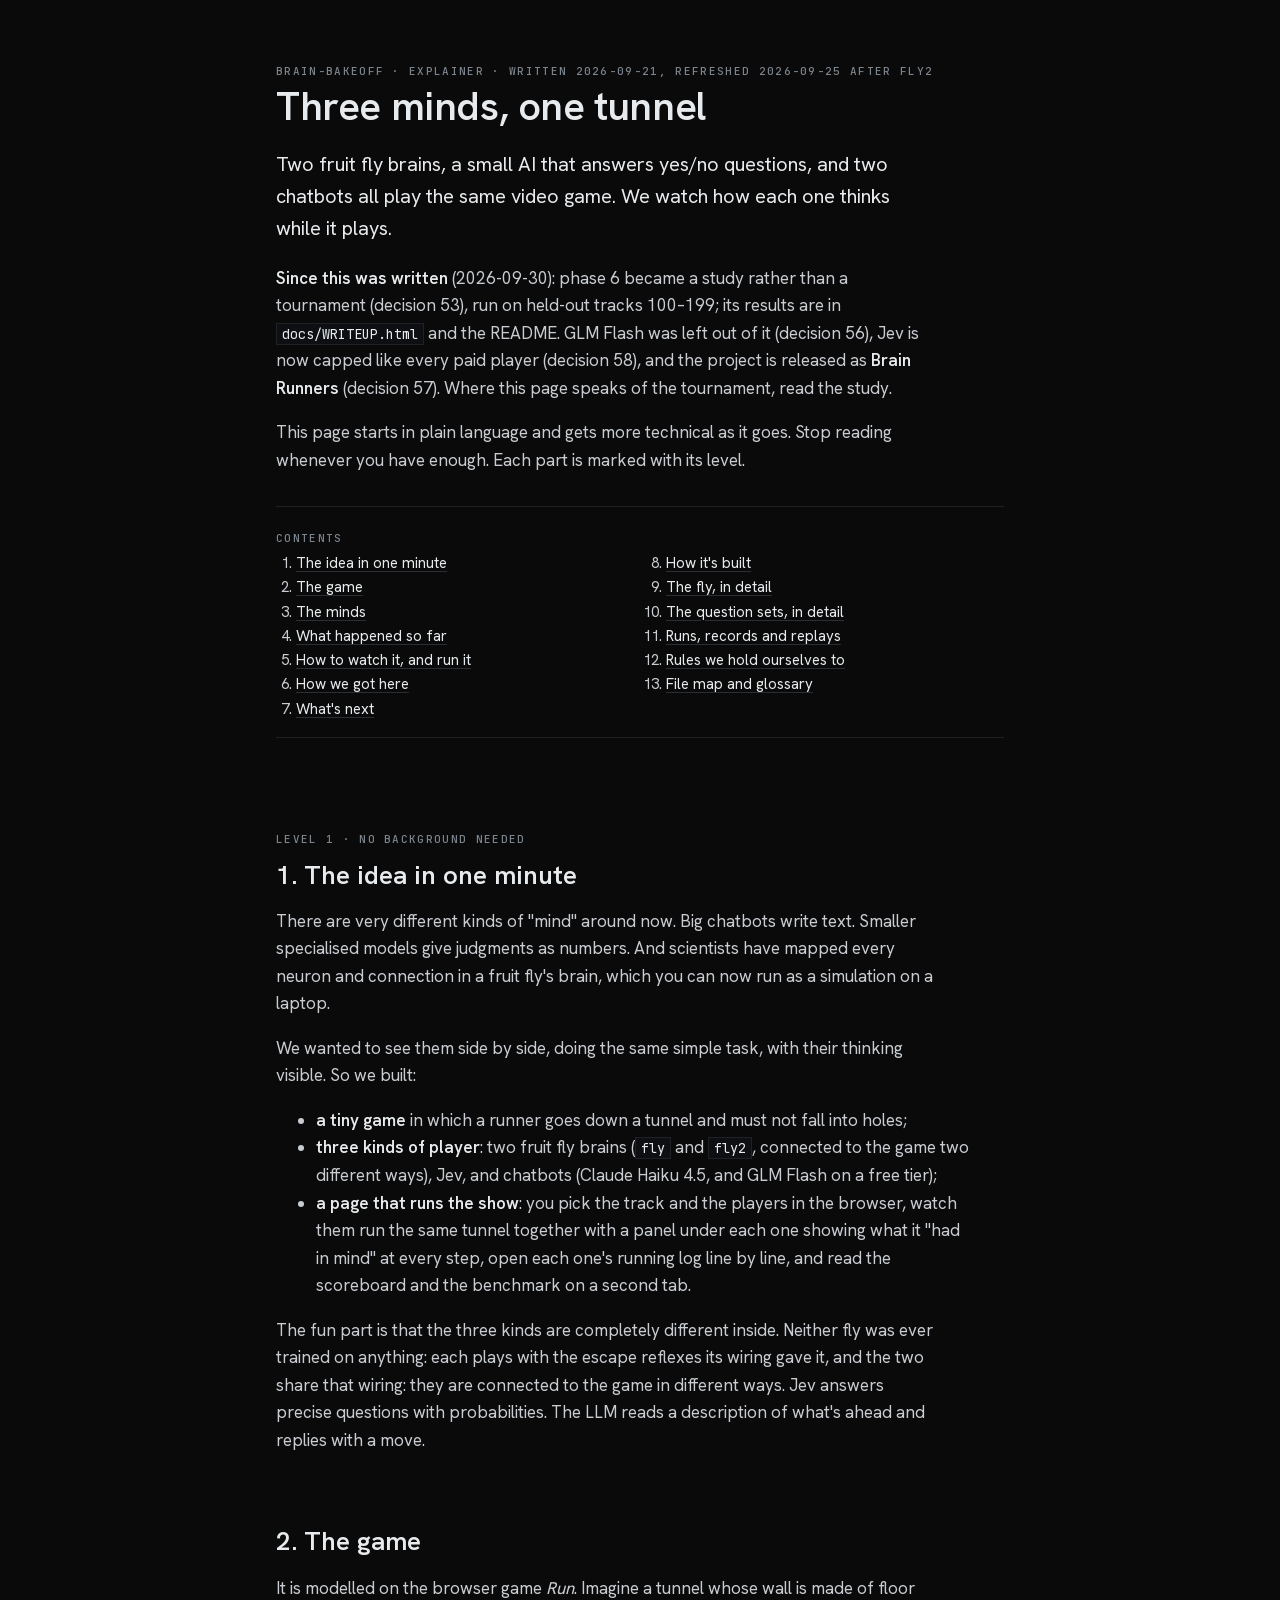
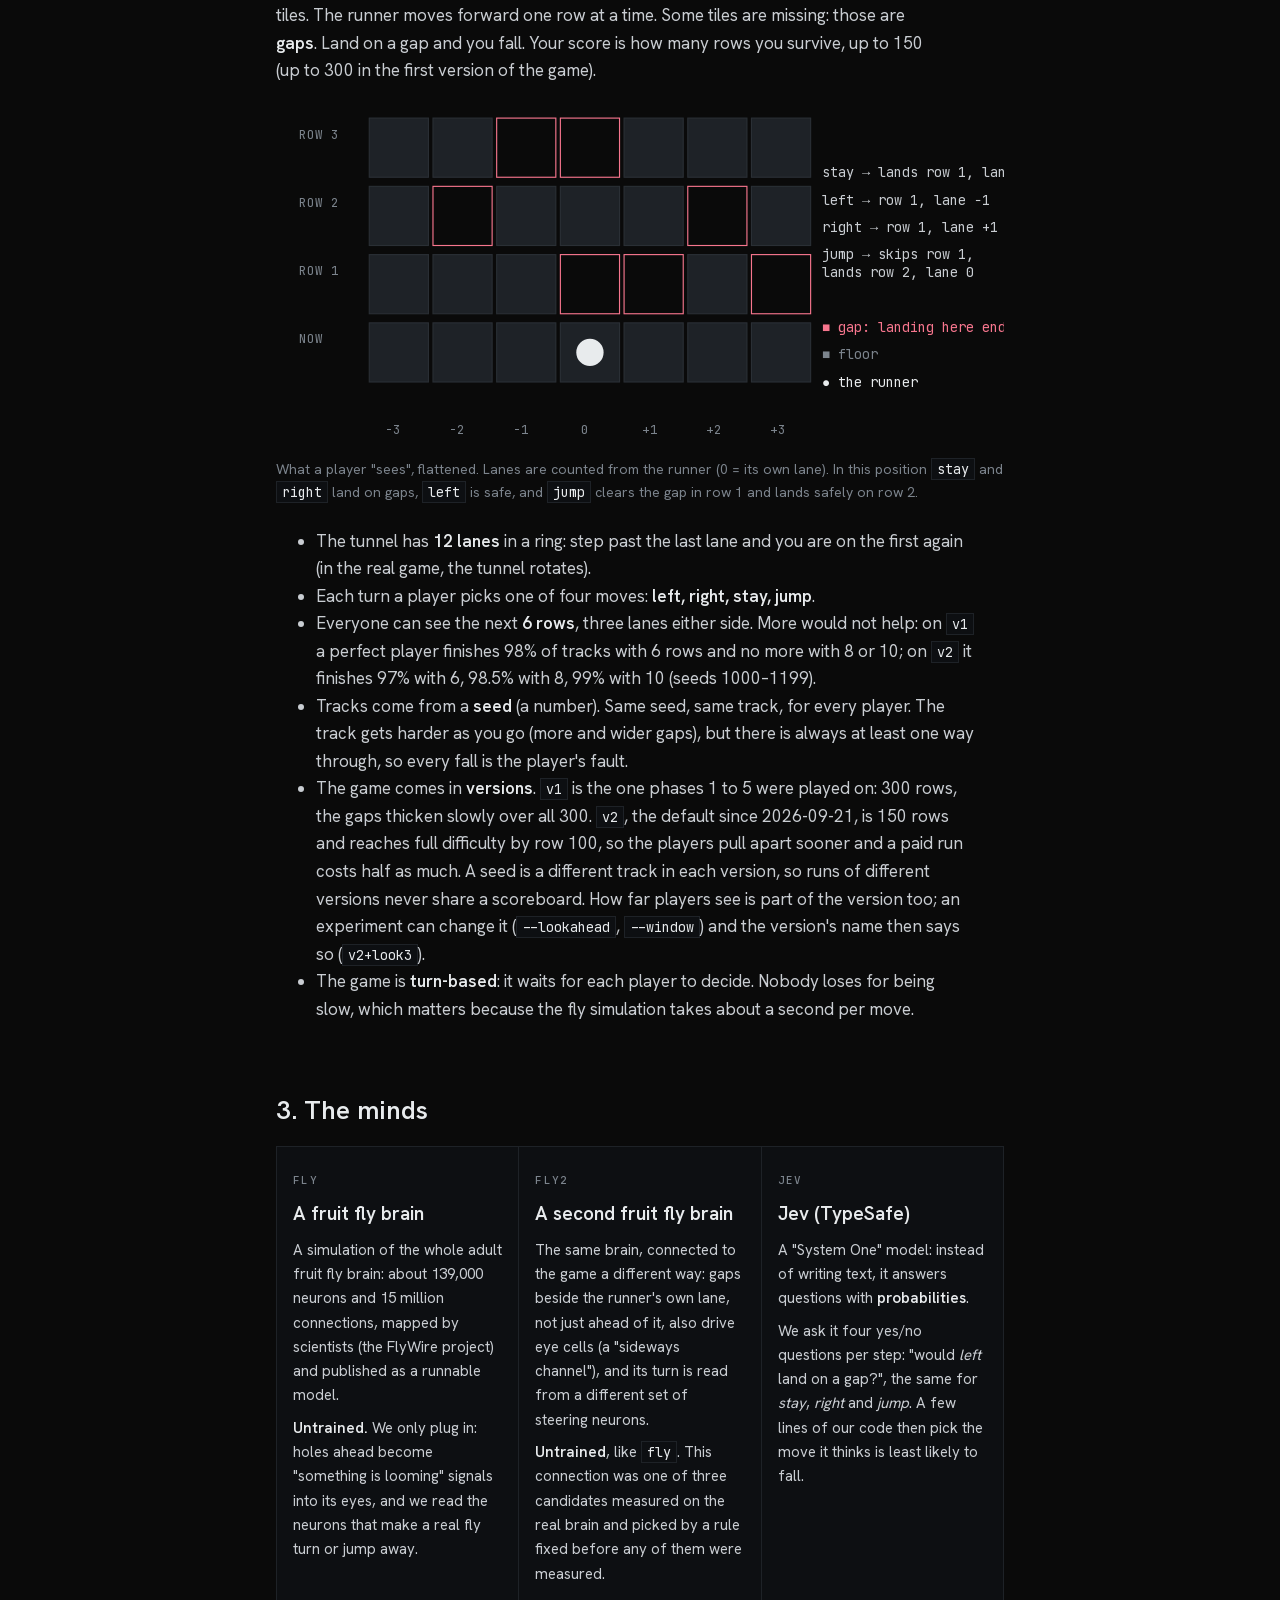
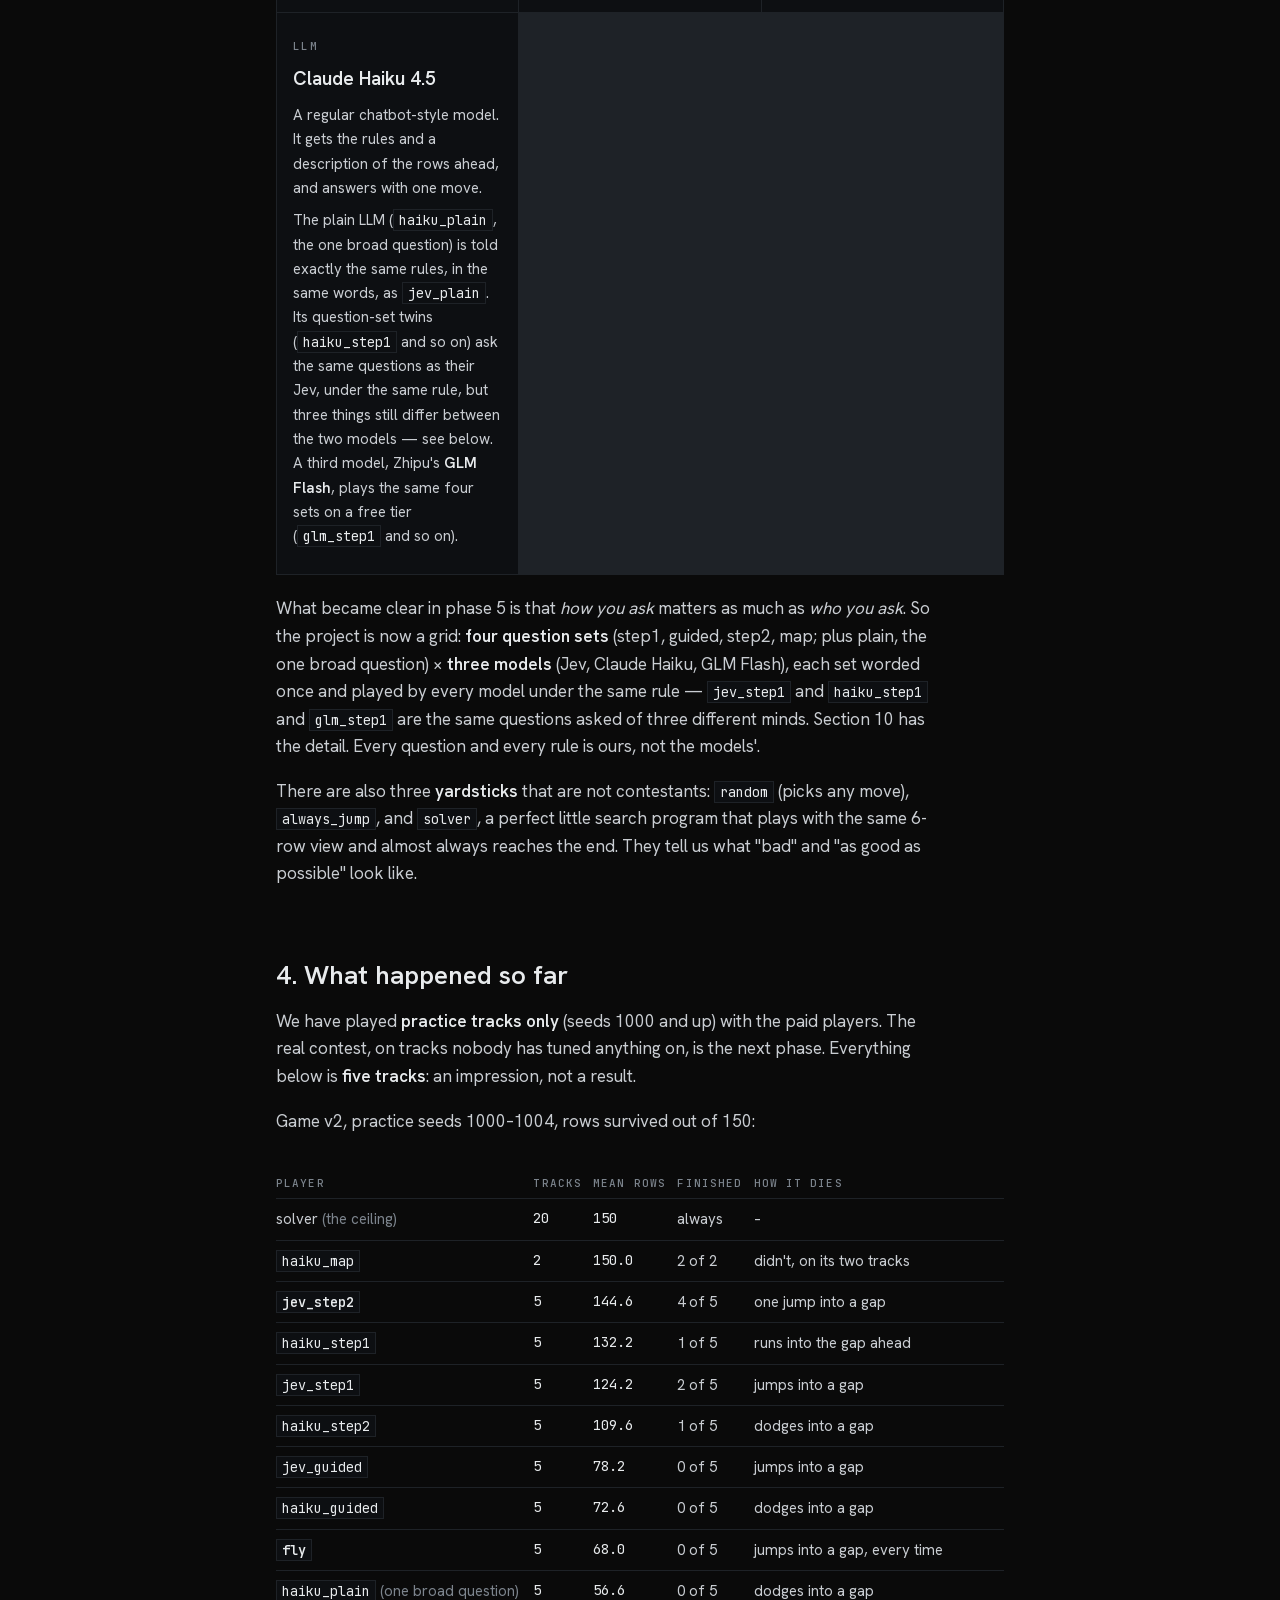
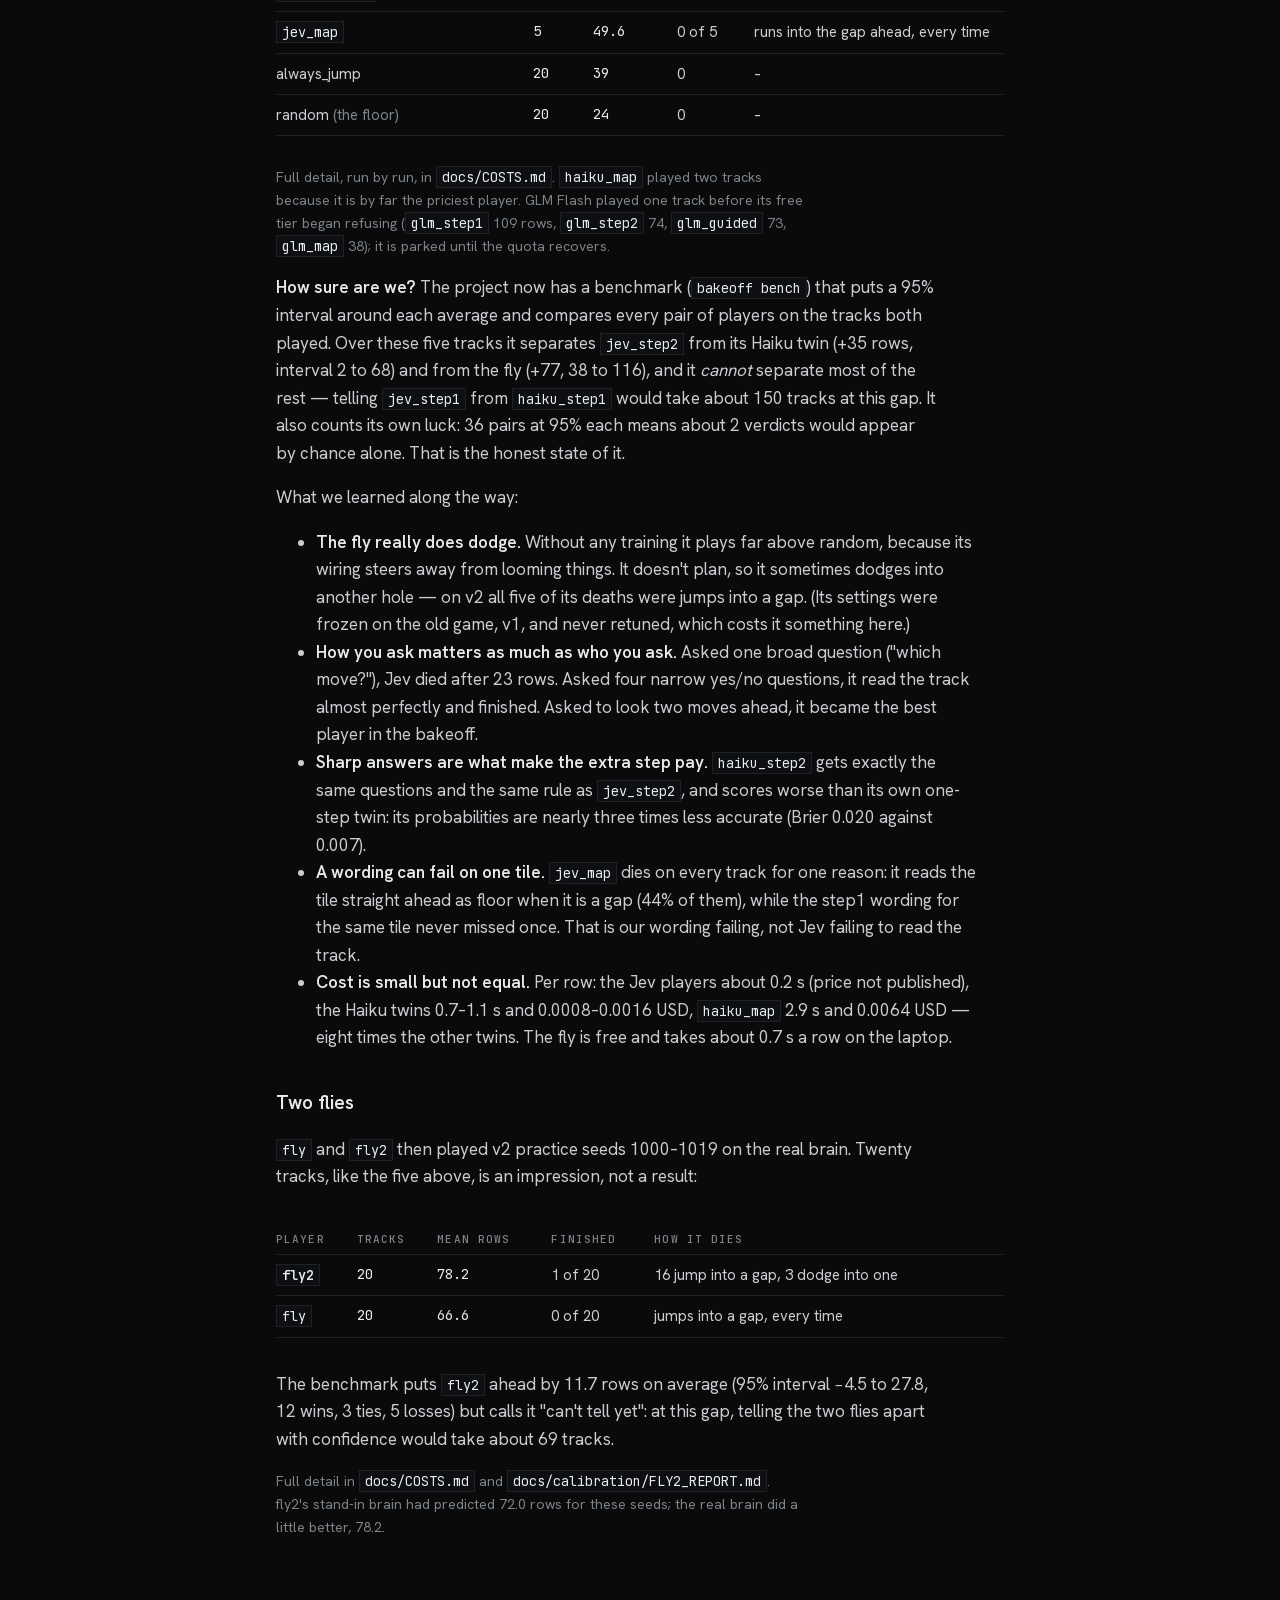
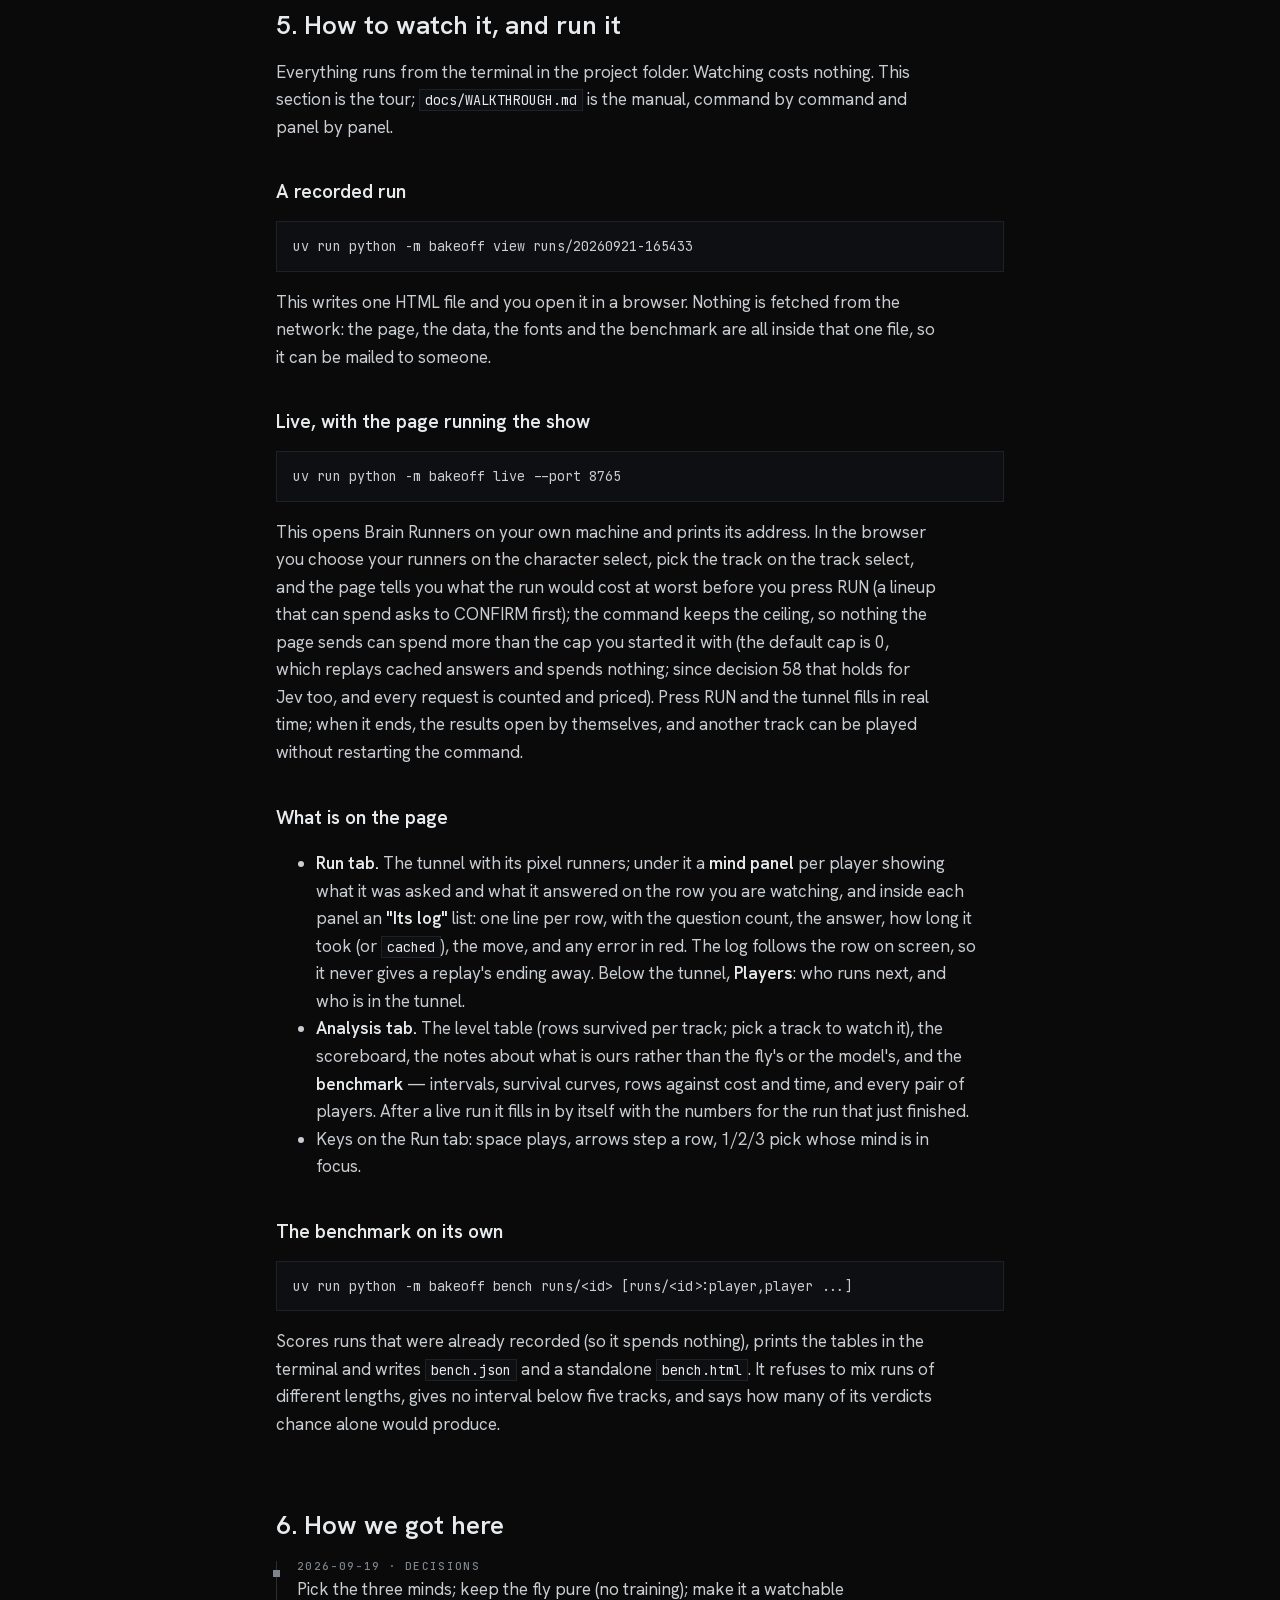
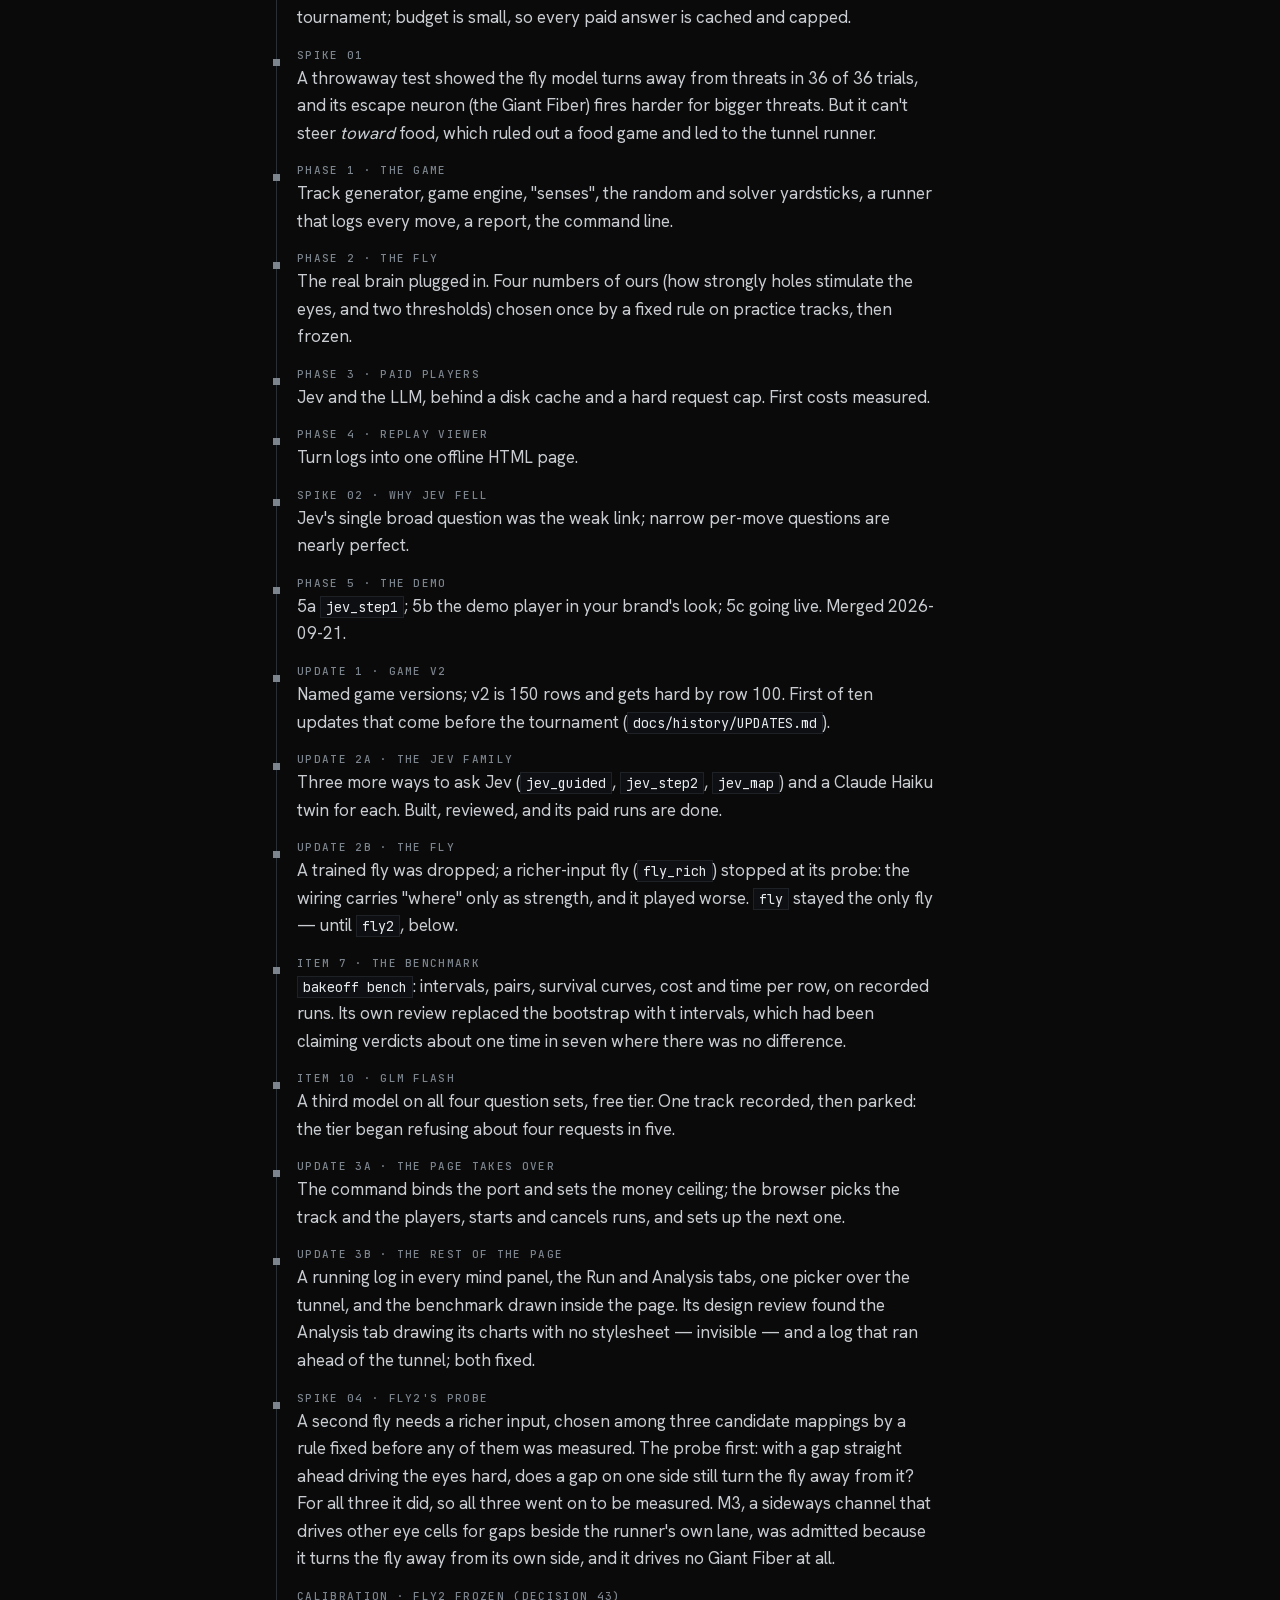
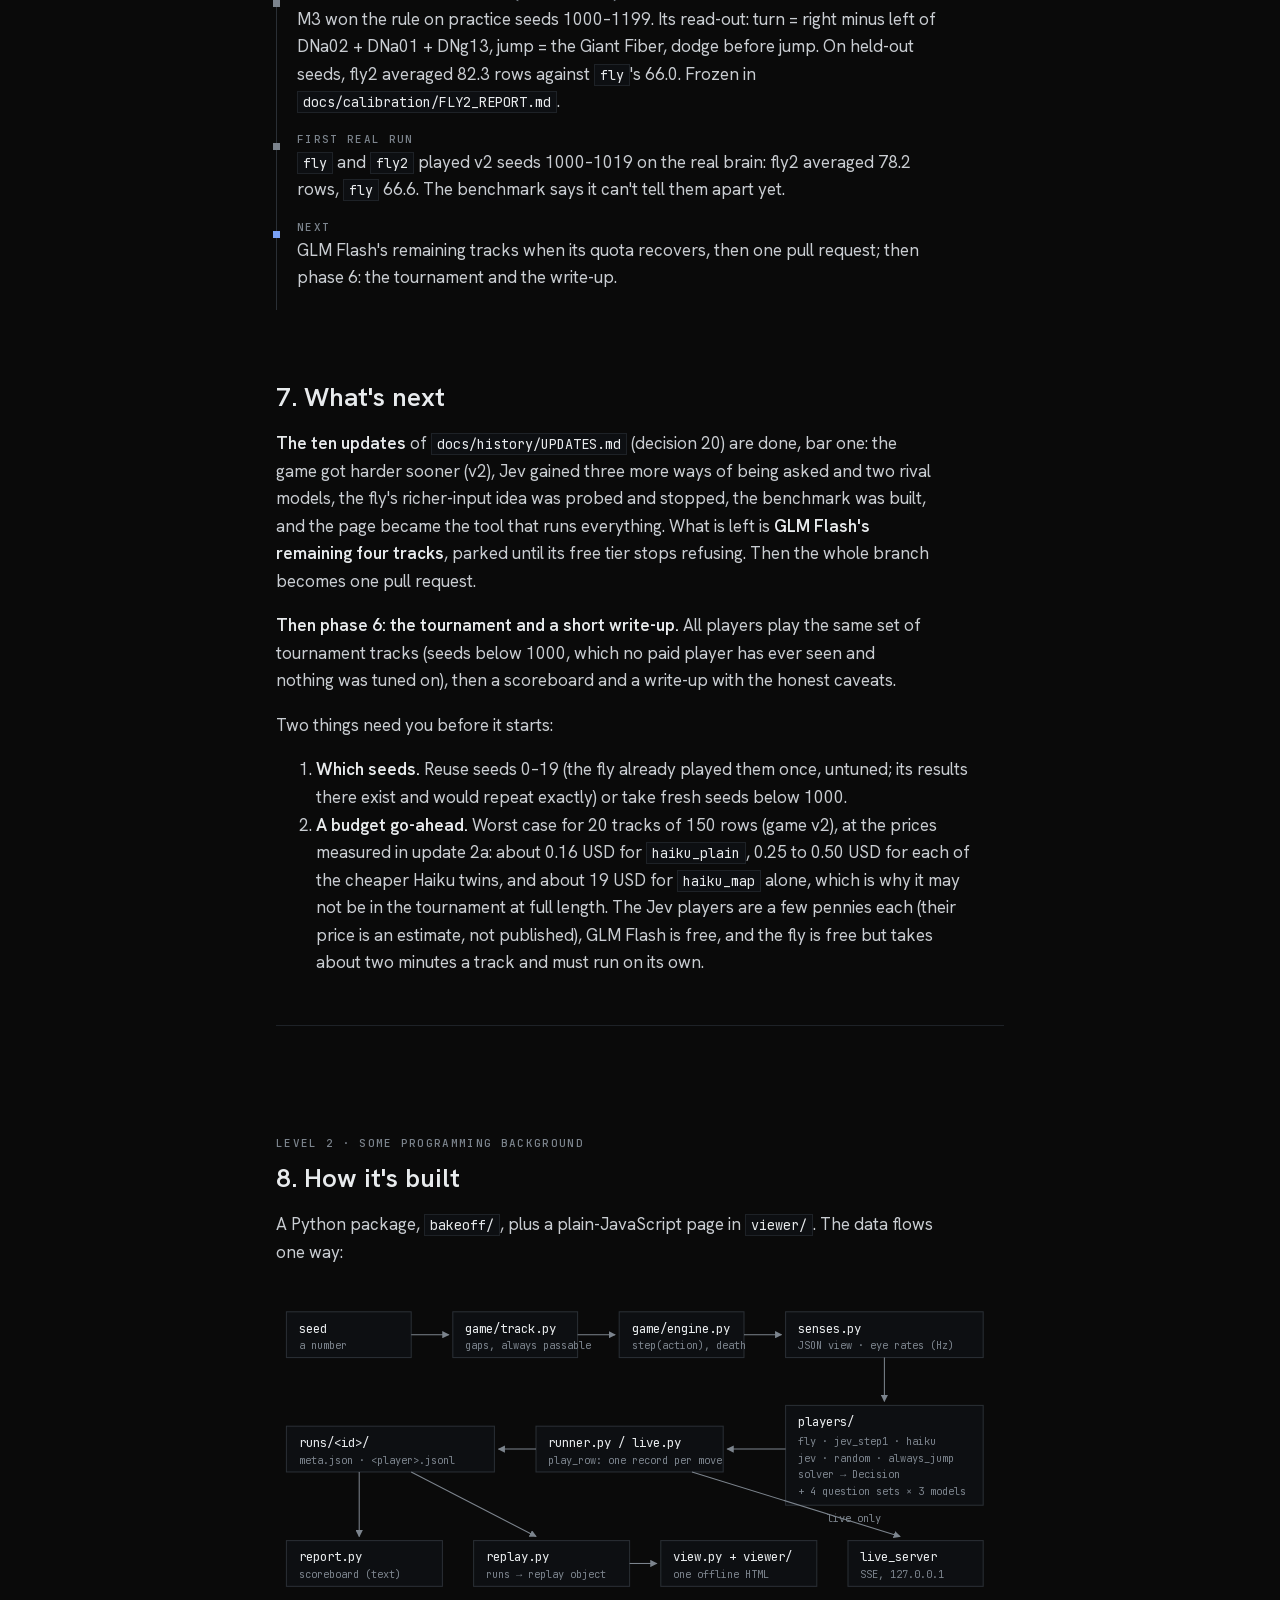
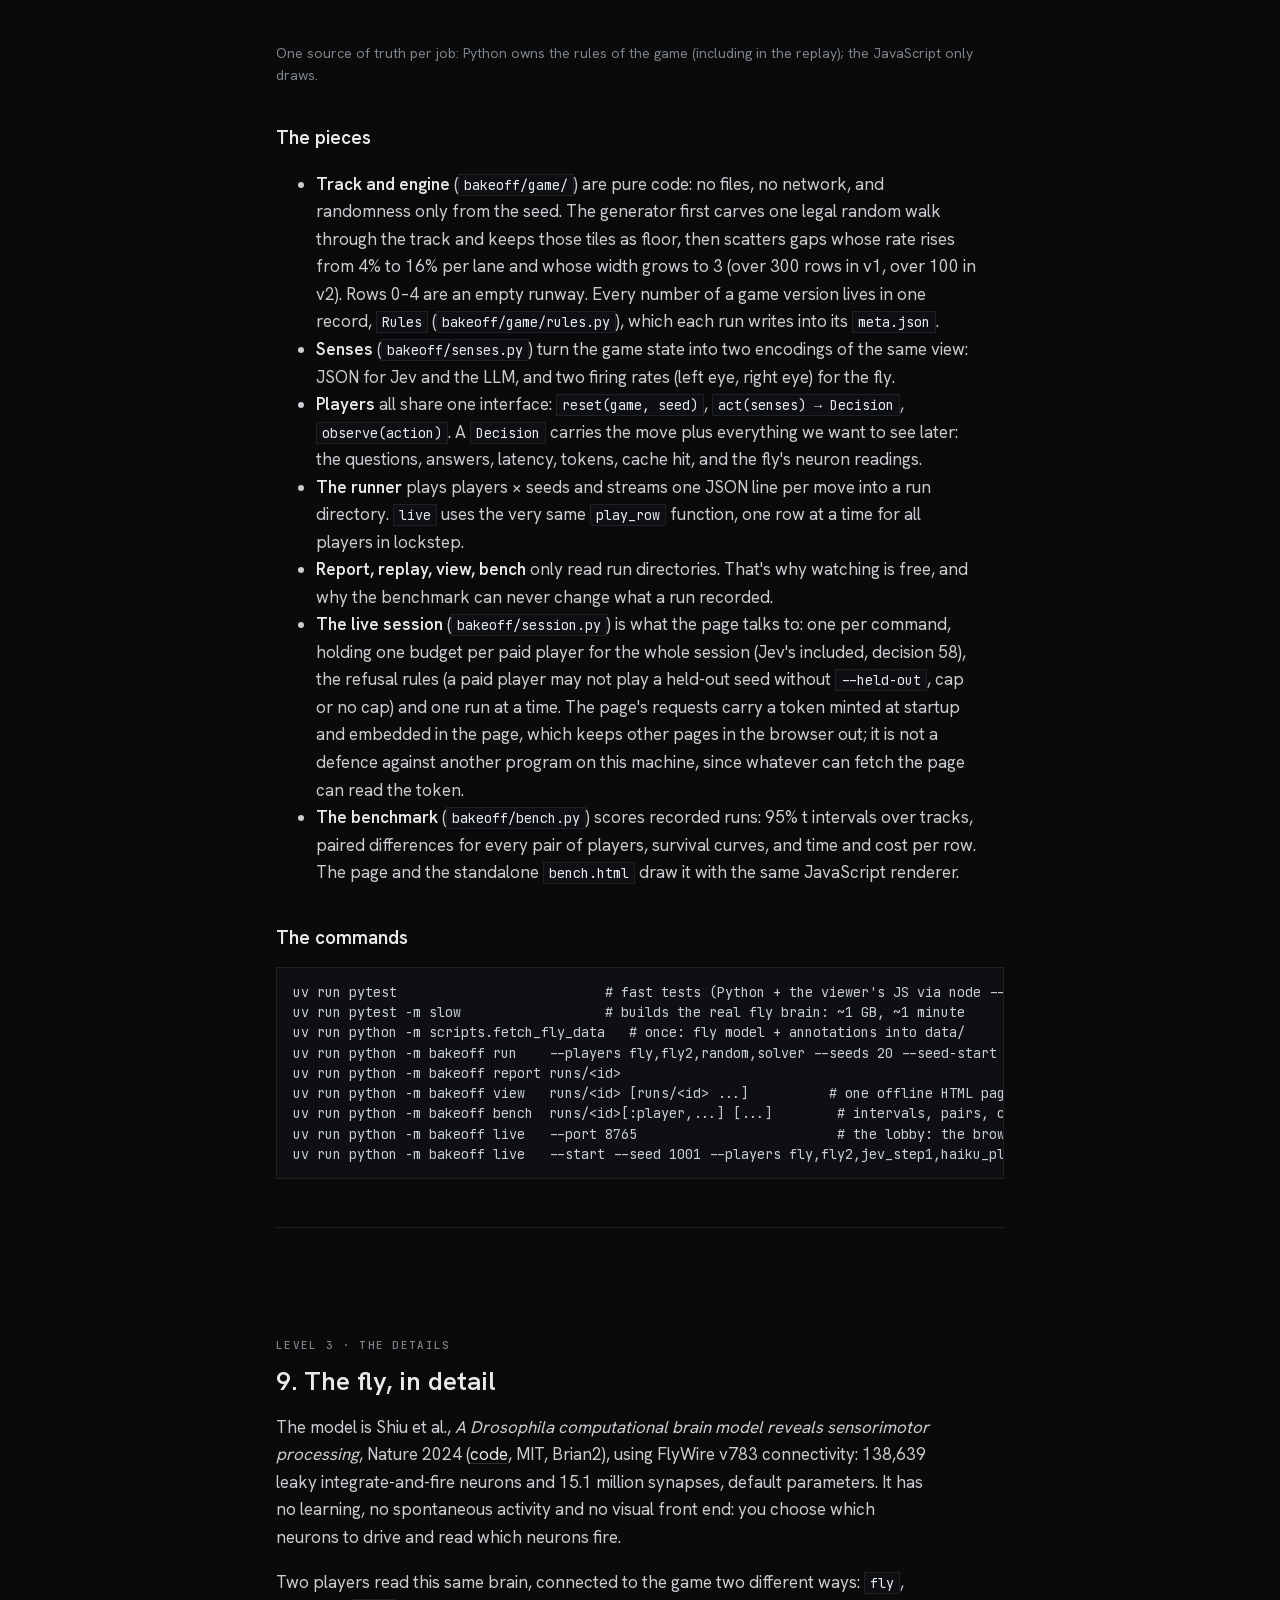
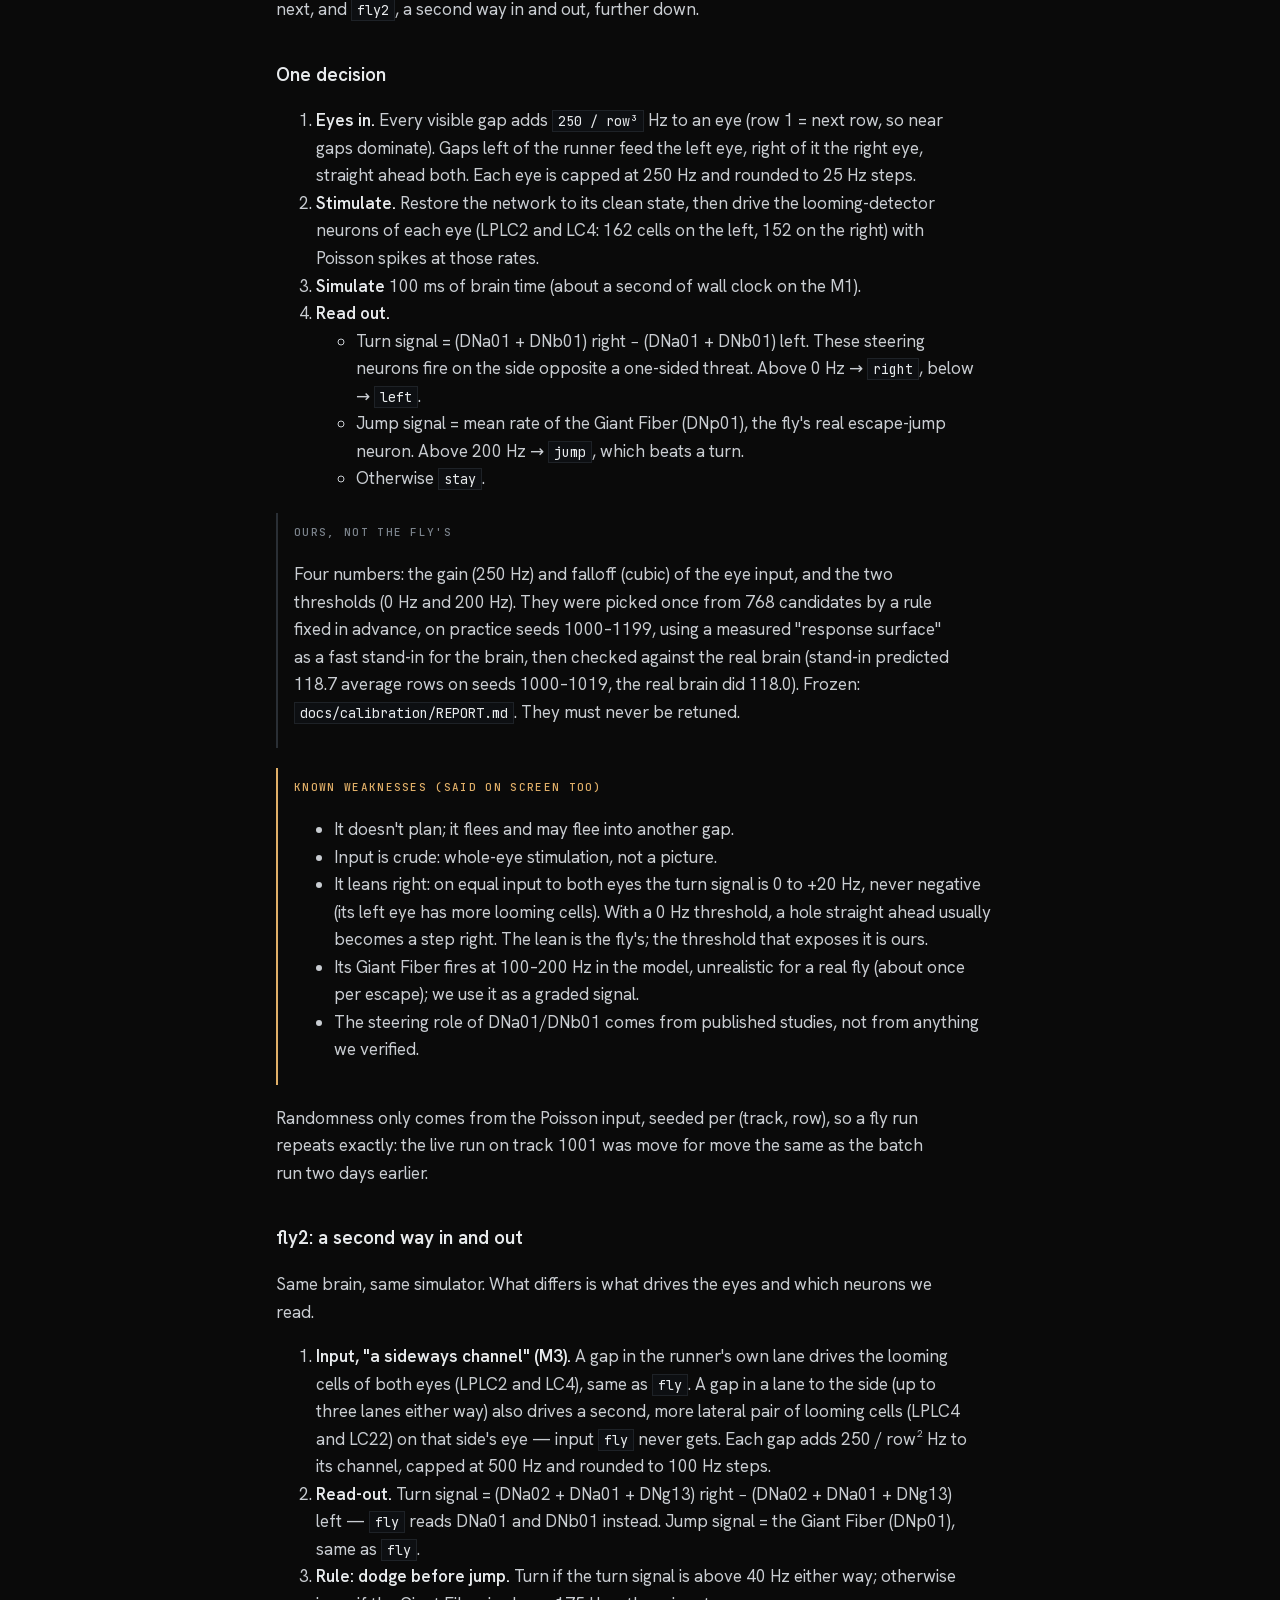
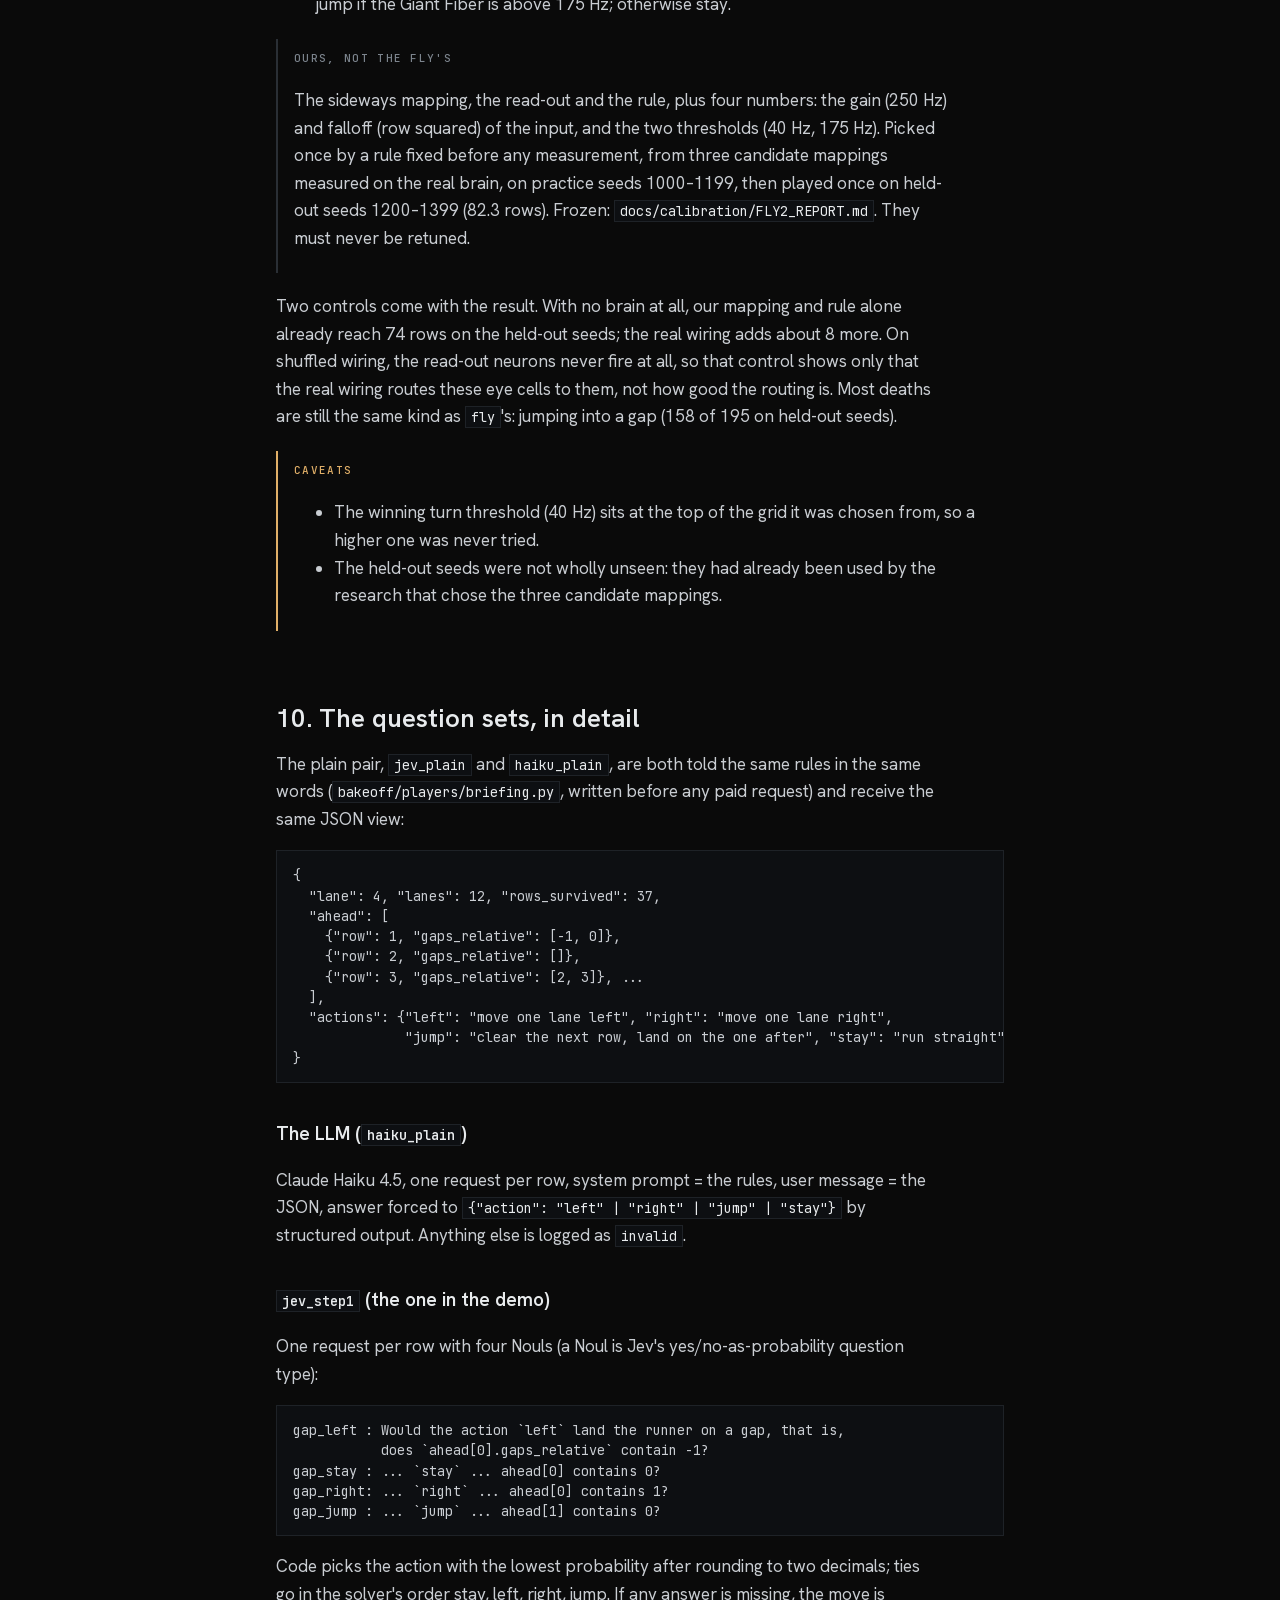
==== commit 8c8e6e22: "Merge branch 'docs-tidy': the build record in docs/history/ (decision 59) Co-Authored-By: Claude Opu" ====
--- a/docs/EXPLAINER.html
+++ b/docs/EXPLAINER.html
@@ -762,7 +762,7 @@
     <tr><td><code>viewer/</code></td><td>the demo player (plain JS, no build step) and its tests</td></tr>
     <tr><td><code>docs/calibration/</code></td><td>the fly's frozen tuning and first scoreboard</td></tr>
     <tr><td><code>docs/DECISIONS.md</code></td><td>every decision, in order</td></tr>
-    <tr><td><code>docs/history/NEXT.md</code></td><td>where things stand and what comes next</td></tr>
+    <tr><td><code>docs/history/NEXT.md</code></td><td>the running state while it was built (the last decisions say where things stand now)</td></tr>
     <tr><td><code>docs/history/UPDATES.md</code></td><td>the ten updates between phase 5 and the tournament</td></tr>
     <tr><td><code>docs/COSTS.md</code></td><td>measured costs and what each paid run showed</td></tr>
     <tr><td><code>docs/history/superpowers/</code></td><td>the five binding design specs and one plan per phase or update</td></tr>
